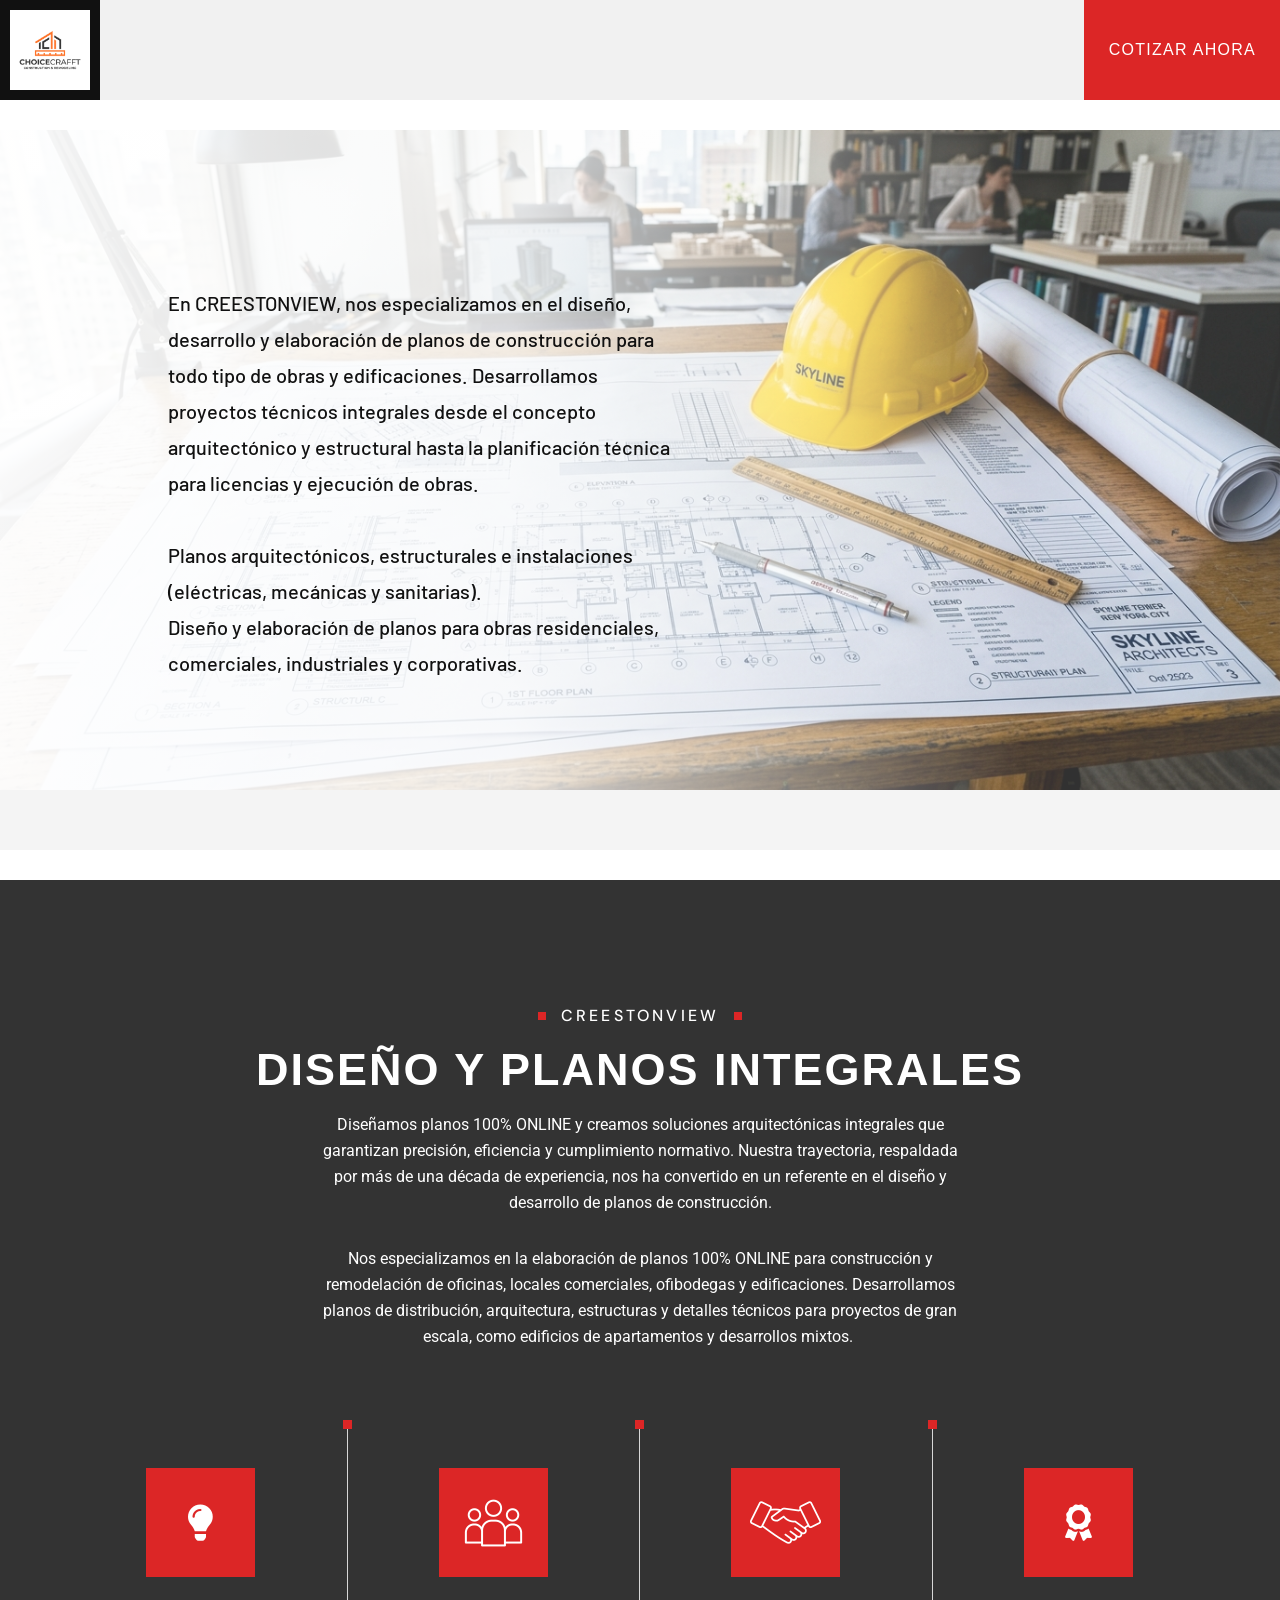
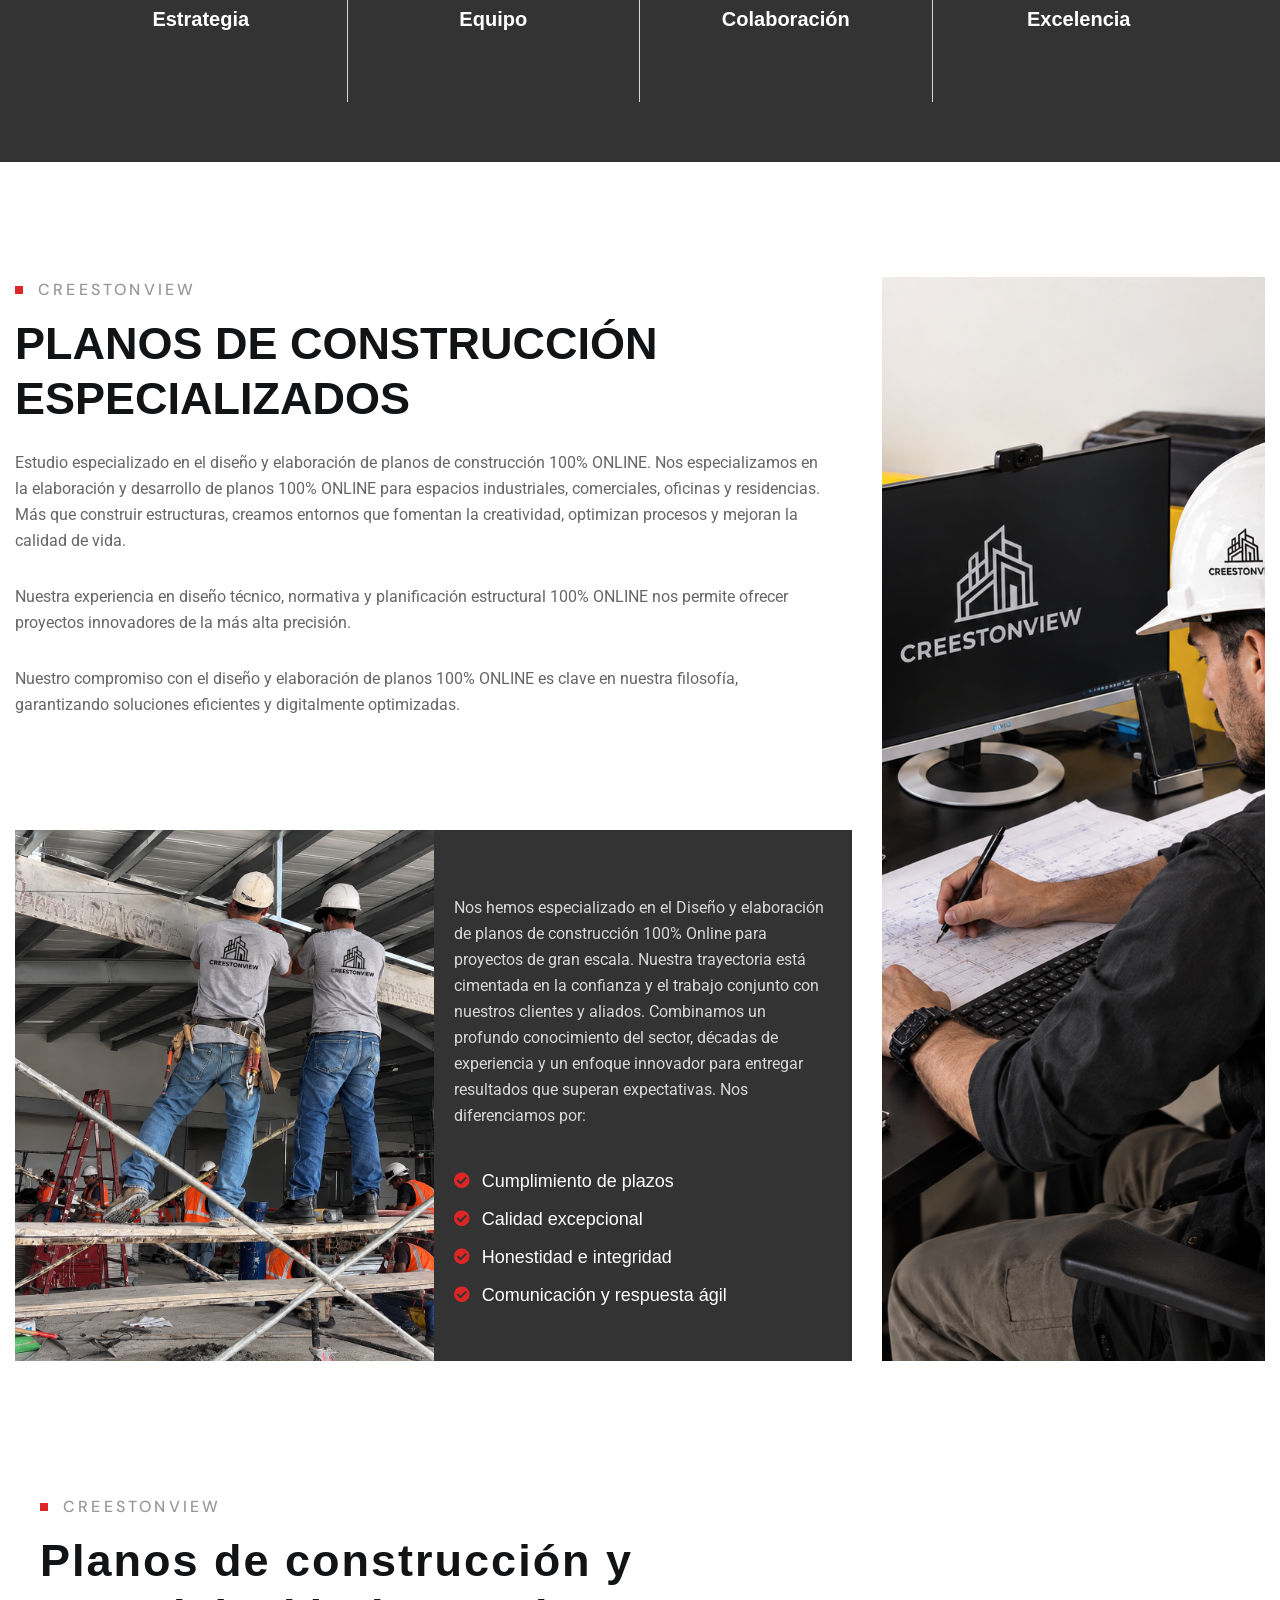
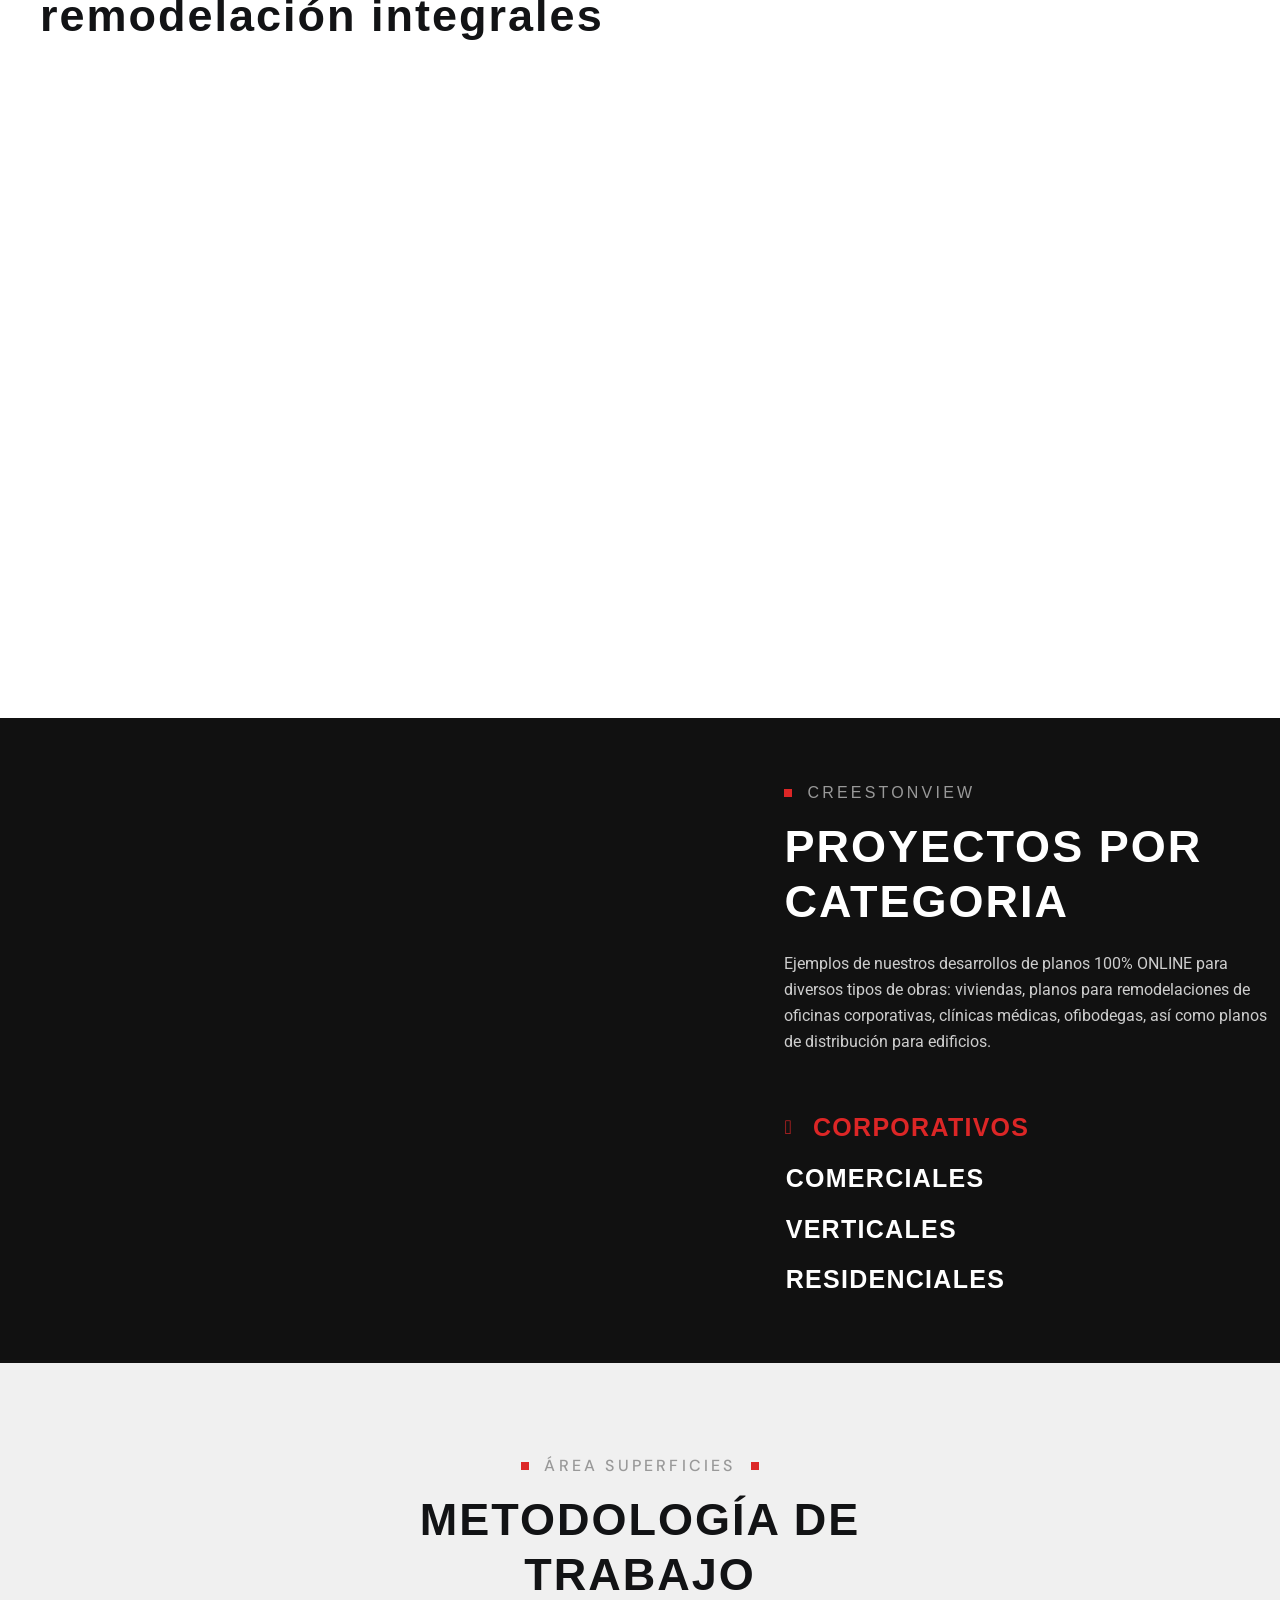
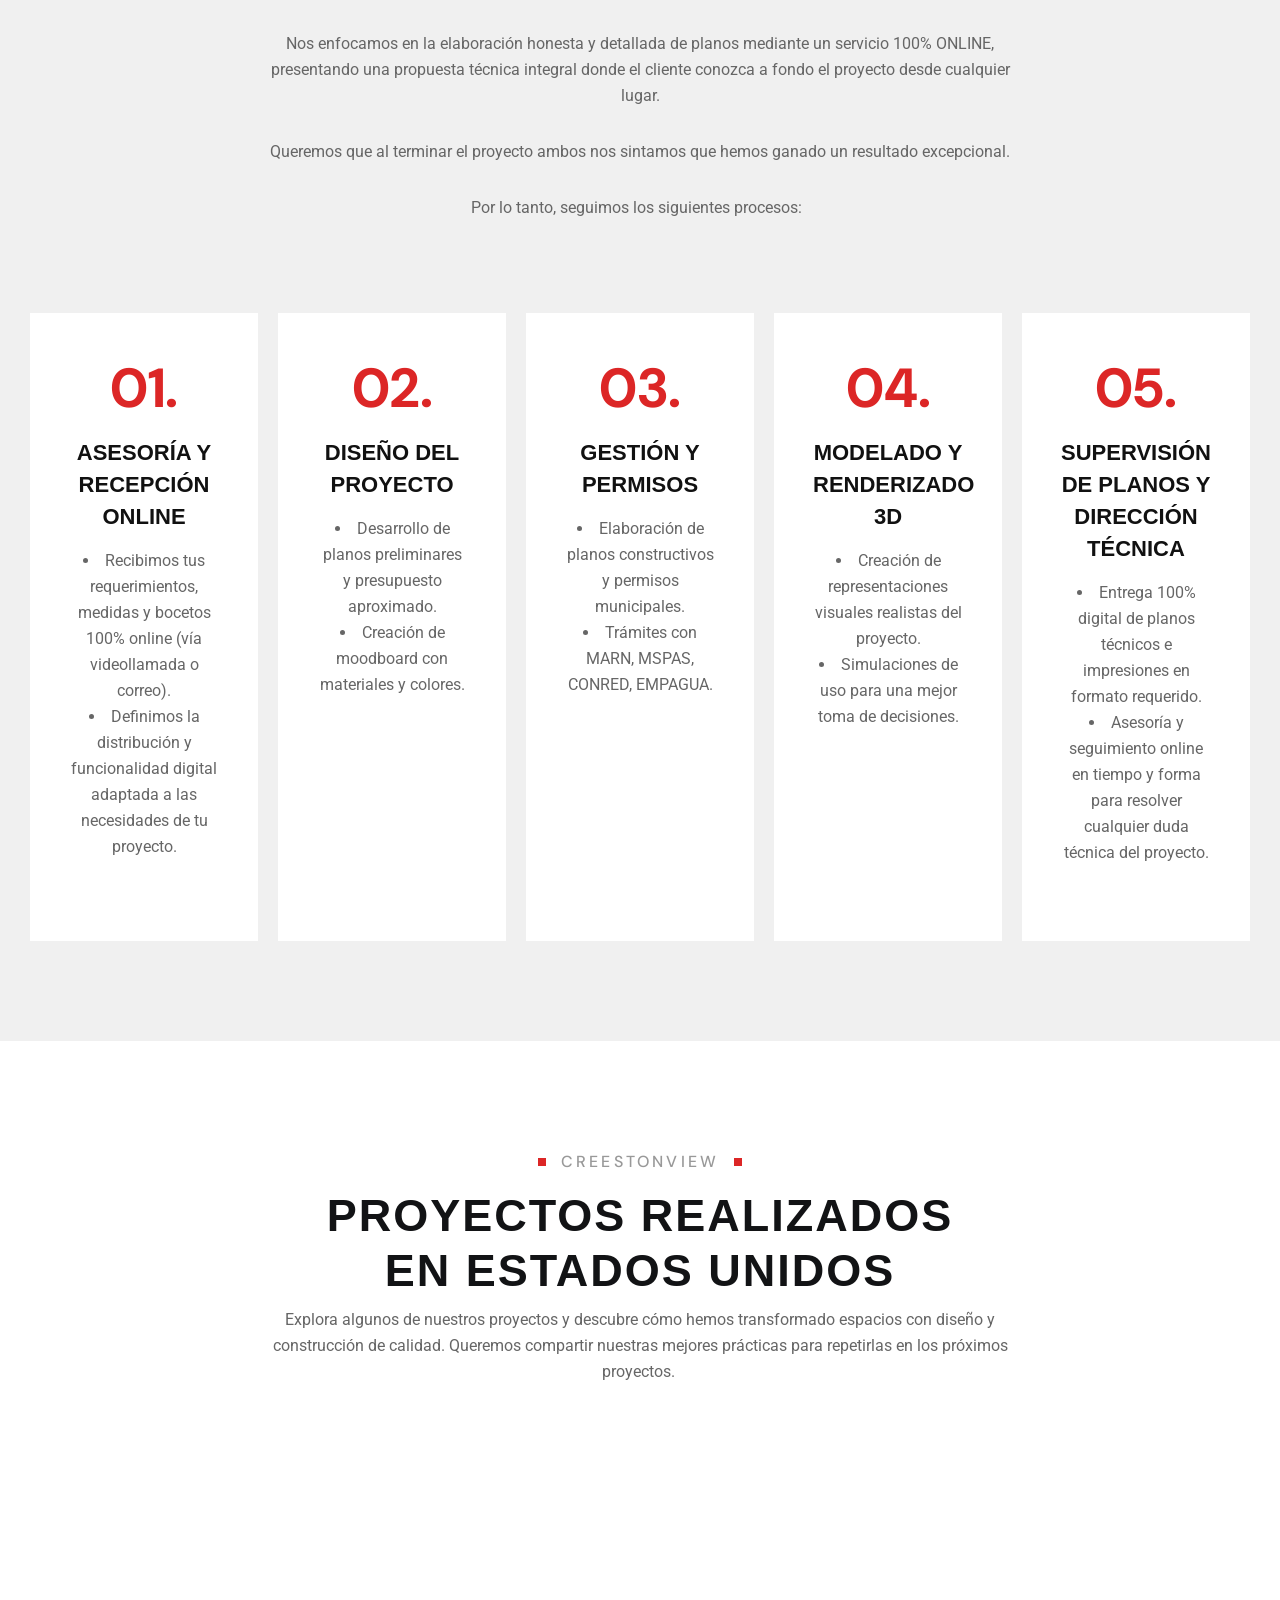
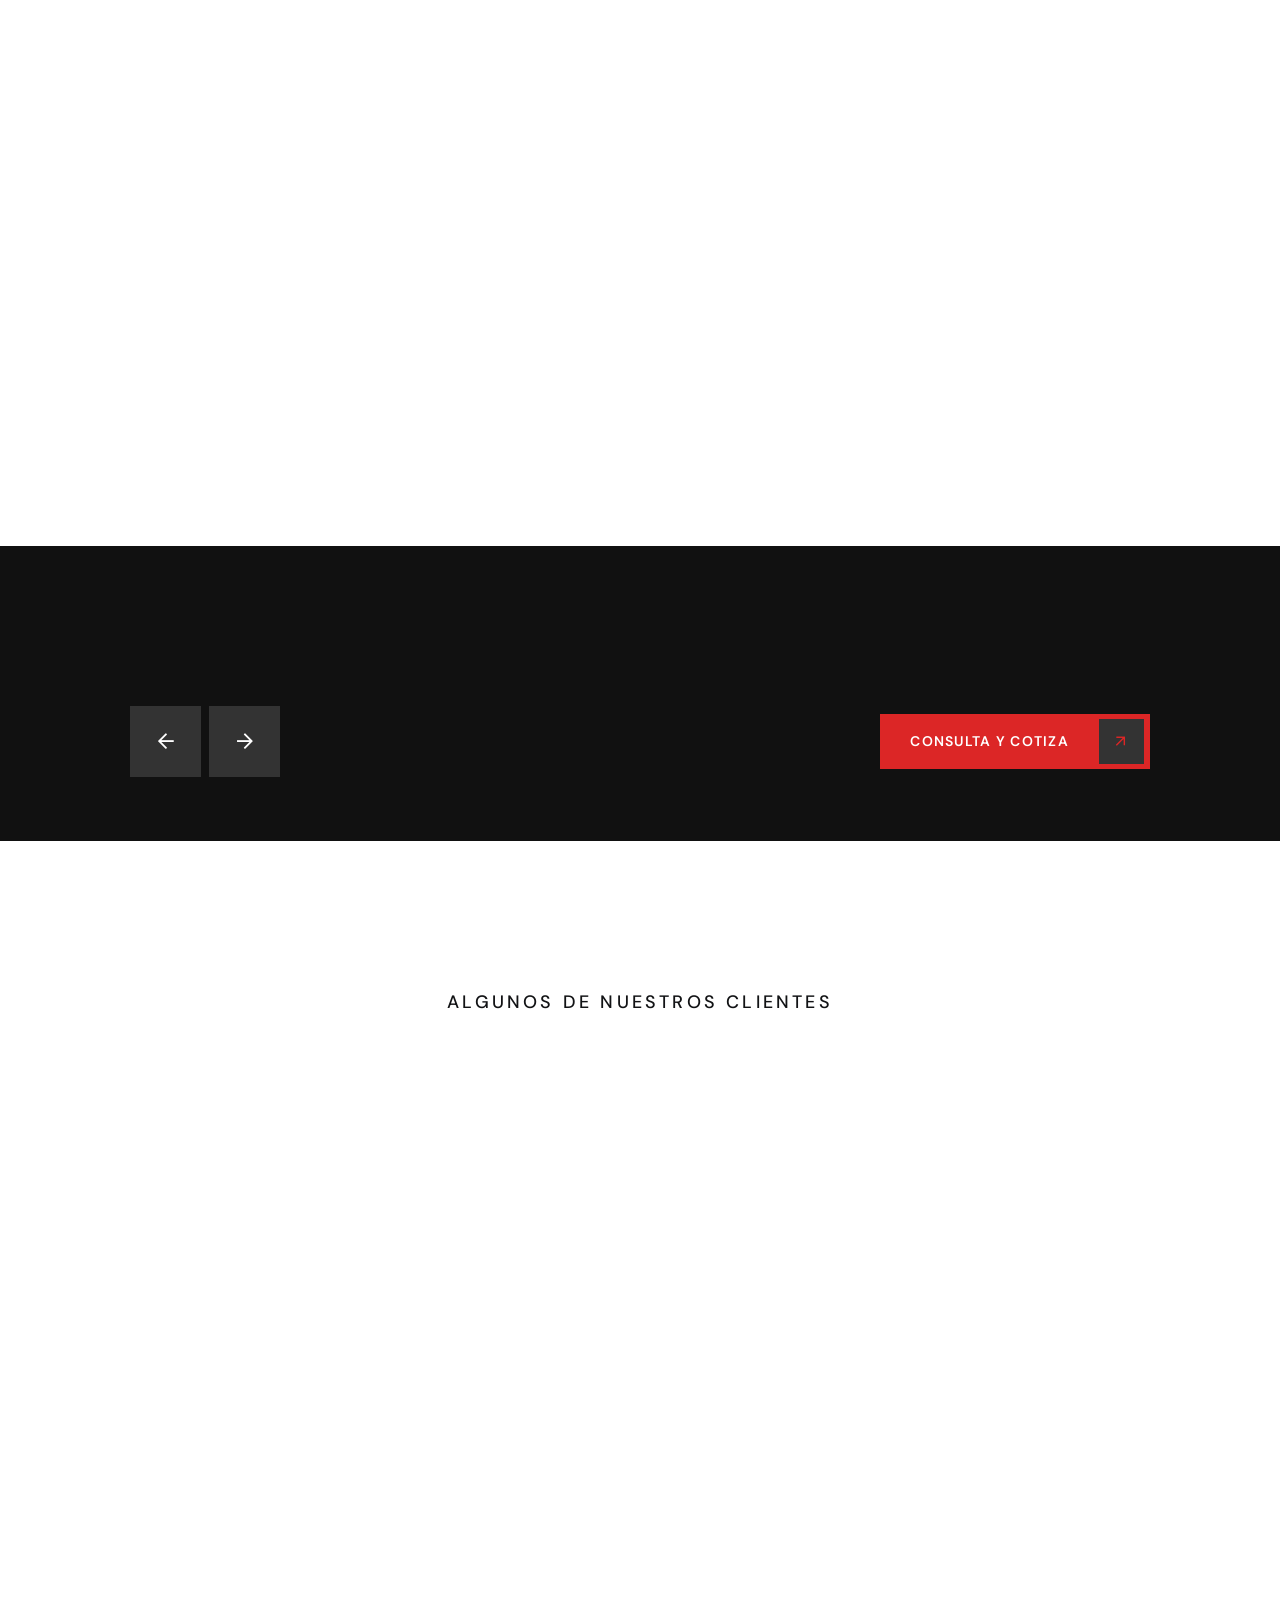
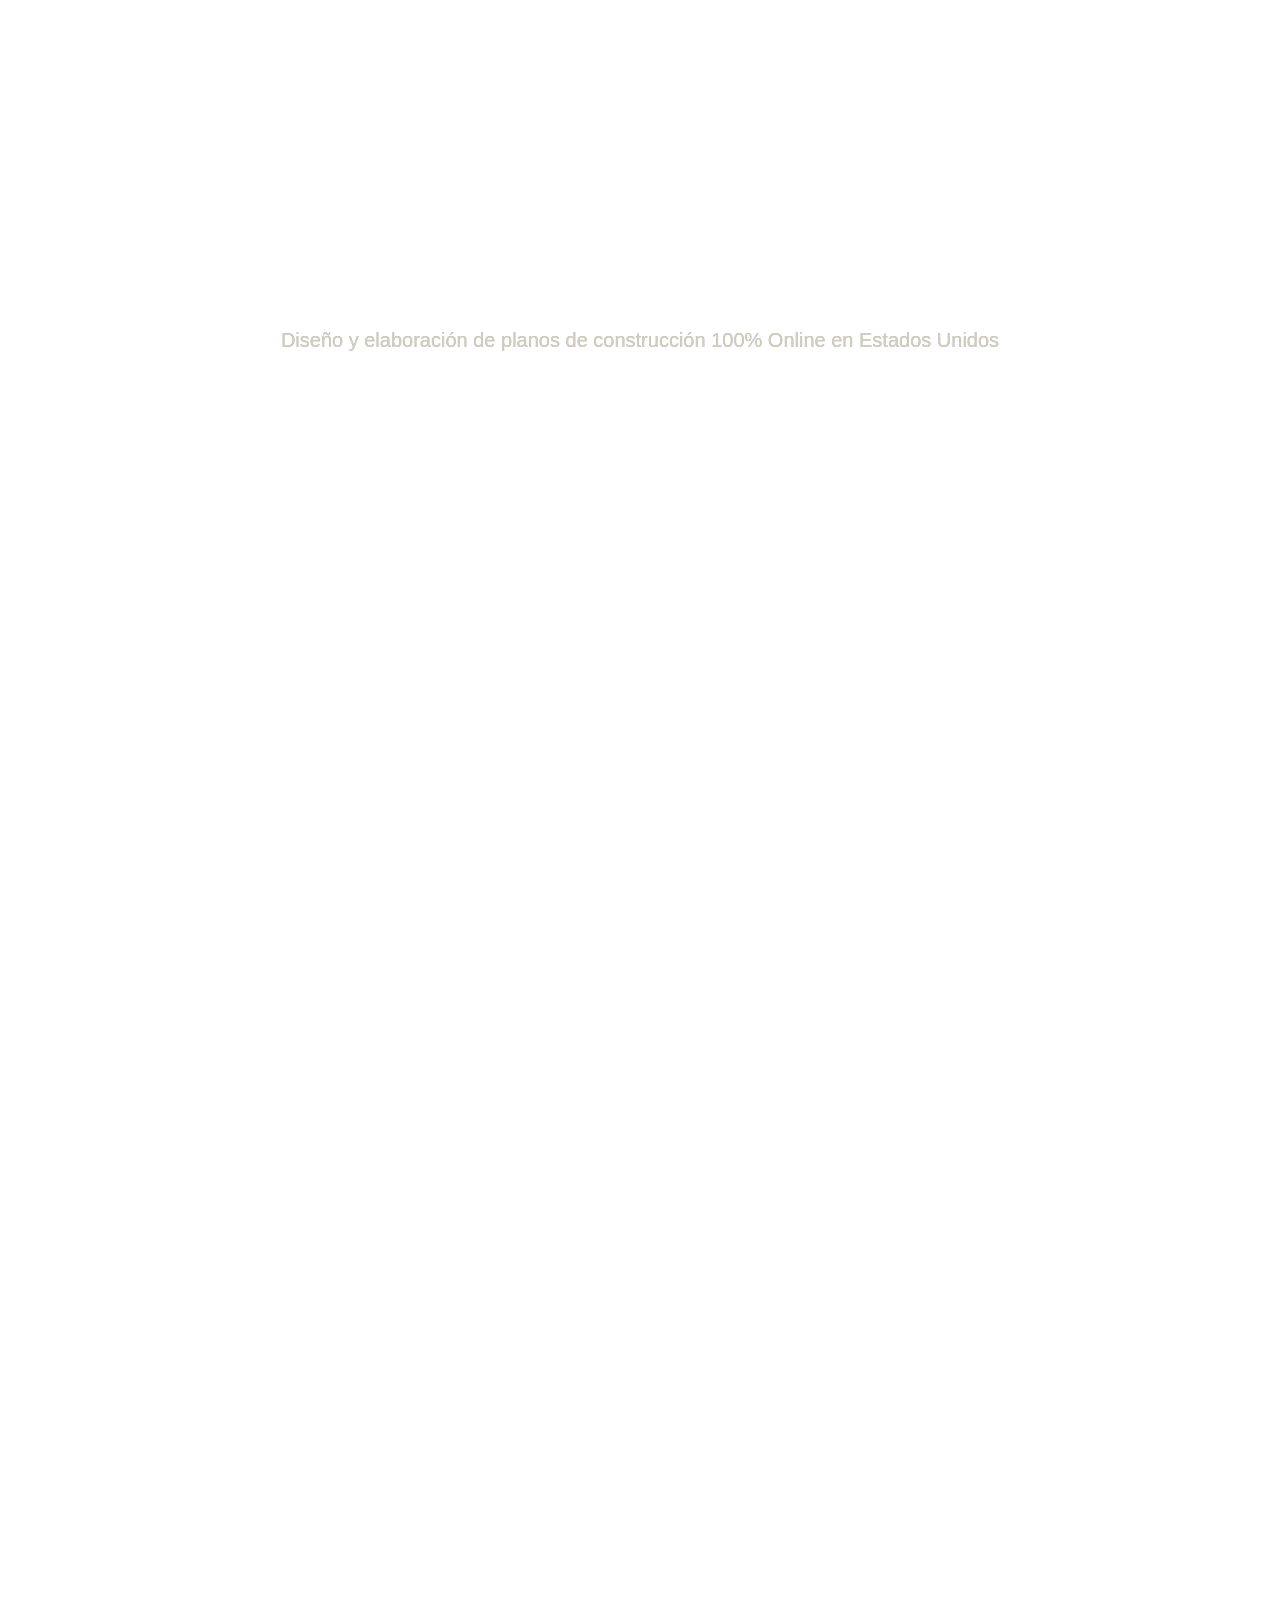
==== index.html @ fbb9f2b8 "Inject explicit 100% ONLINE phrasing into hero banner and across all 5 screenshot sections" ====
<!DOCTYPE html>
<html lang="es">

<head>
    <meta charset="UTF-8">
    <meta name="viewport" content="width=device-width, initial-scale=1, maximum-scale=1">
    <link rel="profile" href="//gmpg.org/xfn/11">
    <meta name='robots' content='index, follow, max-image-preview:large, max-snippet:-1, max-video-preview:-1' />

    <!-- This site is optimized with the Yoast SEO Premium plugin v27.6 (Yoast SEO v27.6) - https://yoast.com/product/yoast-seo-premium-wordpress/ -->
    <title>Planos de construcción y remodelación en Estados Unidos</title>
    <link data-rocket-prefetch href="https://www.googletagmanager.com" rel="dns-prefetch">
    <link data-rocket-prefetch href="https://mastodon.social" rel="dns-prefetch">
    <link data-rocket-prefetch href="https://fonts.googleapis.com" rel="dns-prefetch">
    <link rel="preload" data-rocket-preload as="image" href="assets/logo.png" image
        imagesizes="(max-width: 1024px) 100vw, 1024px" fetchpriority="high">
    <meta name="description"
        content="Diseño y elaboración de planos de construcción 100% Online en Estados Unidos - Planos Arquitectónicos, Estructurales, Residenciales, Comerciales e Industriales." />
    <link rel="canonical" href="https://areasuperficies.com/" />
    <meta property="og:locale" content="es_ES" />
    <meta property="og:type" content="website" />
    <meta property="og:title" content="Planos de construcción y remodelación en Estados Unidos" />
    <meta property="og:description"
        content="Remodelar es avanzar. Transformamos espacios corporativos en entornos que inspiran, conectan y hacen crecer tu negocio." />
    <meta property="og:url" content="https://areasuperficies.com/" />
    <meta property="og:site_name" content="CREESTONVIEW" />
    <meta property="article:publisher" content="https://www.facebook.com/areasuperficies" />
    <meta property="article:modified_time" content="2026-05-14T07:59:57+00:00" />
    <meta property="og:image" content="assets/logo.png" />
    <meta property="og:image:width" content="1" />
    <meta property="og:image:height" content="1" />
    <meta property="og:image:type" content="image/png" />
    <meta name="twitter:card" content="summary_large_image" />
    <script type="application/ld+json"
        class="yoast-schema-graph">{"@context":"https:\/\/schema.org","@graph":[{"@type":"WebPage","@id":"https:\/\/areasuperficies.com\/","url":"https:\/\/areasuperficies.com\/","name":"Planos de construcción y remodelación en Estados Unidos","isPartOf":{"@id":"https:\/\/areasuperficies.com\/#website"},"about":{"@id":"https:\/\/areasuperficies.com\/#organization"},"primaryImageOfPage":{"@id":"https:\/\/areasuperficies.com\/#primaryimage"},"image":{"@id":"https:\/\/areasuperficies.com\/#primaryimage"},"thumbnailUrl":"https:\/\/areasuperficies.com\/wp-content\/uploads\/2024\/01\/ruler-1.png","datePublished":"2023-11-27T09:16:10+00:00","dateModified":"2026-05-14T07:59:57+00:00","description":"Diseño y elaboración de planos de construcción 100% Online en Estados Unidos - Planos Arquitectónicos, Estructurales, Residenciales, Comerciales e Industriales.","breadcrumb":{"@id":"https:\/\/areasuperficies.com\/#breadcrumb"},"inLanguage":"es","potentialAction":[{"@type":"ReadAction","target":["https:\/\/areasuperficies.com\/"]}]},{"@type":"ImageObject","inLanguage":"es","@id":"https:\/\/areasuperficies.com\/#primaryimage","url":"https:\/\/areasuperficies.com\/wp-content\/uploads\/2024\/01\/ruler-1.png","contentUrl":"https:\/\/areasuperficies.com\/wp-content\/uploads\/2024\/01\/ruler-1.png"},{"@type":"BreadcrumbList","@id":"https:\/\/areasuperficies.com\/#breadcrumb","itemListElement":[{"@type":"ListItem","position":1,"name":"Portada"}]},{"@type":"WebSite","@id":"https:\/\/areasuperficies.com\/#website","url":"https:\/\/areasuperficies.com\/","name":"CREESTONVIEW","description":"Diseño y desarrollo de planos de construcción para todo tipo de obras: residenciales, comerciales, industriales y corporativas. Planos arquitectónicos, estructurales y técnicos para permisos y ejecución.","publisher":{"@id":"https:\/\/areasuperficies.com\/#organization"},"alternateName":"CREESTONVIEW","potentialAction":[{"@type":"SearchAction","target":{"@type":"EntryPoint","urlTemplate":"https:\/\/areasuperficies.com\/?s={search_term_string}"},"query-input":{"@type":"PropertyValueSpecification","valueRequired":true,"valueName":"search_term_string"}}],"inLanguage":"es"},{"@type":["Organization","Place","HomeAndConstructionBusiness"],"@id":"https:\/\/areasuperficies.com\/#organization","name":"CREESTONVIEW","alternateName":"Area","url":"https:\/\/areasuperficies.com\/","logo":{"@id":"https:\/\/areasuperficies.com\/#local-main-organization-logo"},"image":{"@id":"https:\/\/areasuperficies.com\/#local-main-organization-logo"},"sameAs":["https:\/\/www.facebook.com\/areasuperficies","https:\/\/mastodon.social\/@areasuperficies","https:\/\/www.instagram.com\/areasuperficies\/","https:\/\/www.linkedin.com\/company\/areasuperficies","https:\/\/www.tiktok.com\/@areasuperficies"],"description":"CREESTONVIEW es una empresa especializada en el Diseño y elaboración de planos de construcción 100% Online para todo tipo de obras y proyectos. Nos enfocamos en brindar soluciones integrales de diseño, planificación, obtención de permisos, construcción y remodelación de espacios para empresas, especialmente multinacionales que no cuentan con un departamento interno de diseño y arquitectura. Transformamos espacios corporativos para mejorar la productividad, fortalecer la imagen de marca y aumentar el valor comercial de tu negocio. Diseñar los planos adecuados es el primer paso estratégico para garantizar el éxito, ahorro de costos y eficiencia en cualquier obra. Planificar es avanzar.","legalName":"CREESTONVIEW y Acabados","foundingDate":"2013-11-15","duns":"816179224","numberOfEmployees":{"@type":"QuantitativeValue","minValue":"11","maxValue":"50"},"address":{"@id":"https:\/\/areasuperficies.com\/#local-main-place-address"},"geo":{"@type":"GeoCoordinates","latitude":"14.611606194262487","longitude":"-90.50155126816192"},"telephone":["559-337-8612","559-337-8612"],"contactPoint":{"@type":"ContactPoint","telephone":"559-337-8612","email":"admin@creestonview.com"},"openingHoursSpecification":[{"@type":"OpeningHoursSpecification","dayOfWeek":["Monday","Tuesday","Wednesday","Thursday","Friday","Saturday","Sunday"],"opens":"09:00","closes":"17:00"}],"email":"admin@creestonview.com","priceRange":"$$$"},{"@type":"PostalAddress","@id":"https:\/\/areasuperficies.com\/#local-main-place-address","streetAddress":"2 calle B 9-45 Zona 15, CREESTONVIEW","addressLocality":"Estados Unidos","postalCode":"01015","addressCountry":"GT"},{"@type":"ImageObject","inLanguage":"es","@id":"https:\/\/areasuperficies.com\/#local-main-organization-logo","url":"https:\/\/areasuperficies.com\/wp-content\/uploads\/2025\/03\/LOGO-MOBIL.png","contentUrl":"https:\/\/areasuperficies.com\/wp-content\/uploads\/2025\/03\/LOGO-MOBIL.png","width":1080,"height":1081,"caption":"CREESTONVIEW"}]}</script>
    <link rel="me" href="https://mastodon.social/@areasuperficies" />
    <meta name="geo.placename" content="Estados Unidos" />
    <meta name="geo.position" content="14.611606194262487;-90.50155126816192" />
    <meta name="geo.region" content="Estados Unidos" />
    <!-- / Yoast SEO Premium plugin. -->


    <link rel='dns-prefetch' href='//fonts.googleapis.com' />
    <link rel="alternate" type="application/rss+xml" title="CREESTONVIEW &raquo; Feed"
        href="https://areasuperficies.com/feed/" />
    <link rel="alternate" type="application/rss+xml" title="CREESTONVIEW &raquo; Feed de los comentarios"
        href="https://areasuperficies.com/comments/feed/" />
    <link rel="alternate" title="oEmbed (JSON)" type="application/json+oembed"
        href="https://areasuperficies.com/wp-json/oembed/1.0/embed?url=https%3A%2F%2Fareasuperficies.com%2F" />
    <link rel="alternate" title="oEmbed (XML)" type="text/xml+oembed"
        href="https://areasuperficies.com/wp-json/oembed/1.0/embed?url=https%3A%2F%2Fareasuperficies.com%2F&#038;format=xml" />
    <style id='wp-img-auto-sizes-contain-inline-css' type='text/css'>
        img:is([sizes=auto i], [sizes^="auto," i]) {
            contain-intrinsic-size: 3000px 1500px
        }

        /*# sourceURL=wp-img-auto-sizes-contain-inline-css */
    
/* Override images in Planos de construcción especializados section */
.elementor-element.elementor-element-3661d9c > .elementor-widget-wrap,
.elementor-element.elementor-element-3661d9c > .elementor-motion-effects-container > .elementor-motion-effects-layer {
    background-image: url('assets/img/andamios.png') !important;
    background-position: center center !important;
    background-size: cover !important;
}
.elementor-element.elementor-element-89699b0 > .elementor-widget-wrap,
.elementor-element.elementor-element-89699b0 > .elementor-motion-effects-container > .elementor-motion-effects-layer {
    background-image: url('assets/img/oficinista.png') !important;
    background-position: center center !important;
    background-size: cover !important;
}


.custom-hero-bg {
    background-image: url('assets/img/planos_construccion.jpg') !important;
}

</style>
    <link rel='stylesheet' id='pxl-main-css-css'
        href='assets/css/remote/https___areasuperficies_com_wp_content_plugins_bravis_addons_assets_css_main_css_ver_1_0_0.css'
        type='text/css' media='all' />
    <link rel='stylesheet' id='font-awesome-pro-css' href='assets/css/font-awesome.css' type='text/css' media='all' />
    <style id='wp-emoji-styles-inline-css' type='text/css'>
        img.wp-smiley,
        img.emoji {
            display: inline !important;
            border: none !important;
            box-shadow: none !important;
            height: 1em !important;
            width: 1em !important;
            margin: 0 0.07em !important;
            vertical-align: -0.1em !important;
            background: none !important;
            padding: 0 !important;
        }

        /*# sourceURL=wp-emoji-styles-inline-css */
    
/* Override images in Planos de construcción especializados section */
.elementor-element.elementor-element-3661d9c > .elementor-widget-wrap,
.elementor-element.elementor-element-3661d9c > .elementor-motion-effects-container > .elementor-motion-effects-layer {
    background-image: url('assets/img/andamios.png') !important;
    background-position: center center !important;
    background-size: cover !important;
}
.elementor-element.elementor-element-89699b0 > .elementor-widget-wrap,
.elementor-element.elementor-element-89699b0 > .elementor-motion-effects-container > .elementor-motion-effects-layer {
    background-image: url('assets/img/oficinista.png') !important;
    background-position: center center !important;
    background-size: cover !important;
}


.custom-hero-bg {
    background-image: url('assets/img/planos_construccion.jpg') !important;
}

</style>
    <style id='classic-theme-styles-inline-css' type='text/css'>
        /*! This file is auto-generated */
        .wp-block-button__link {
            color: #fff;
            background-color: #32373c;
            border-radius: 9999px;
            box-shadow: none;
            text-decoration: none;
            padding: calc(.667em + 2px) calc(1.333em + 2px);
            font-size: 1.125em
        }

        .wp-block-file__button {
            background: #32373c;
            color: #fff;
            text-decoration: none
        }

        /*# sourceURL=/wp-includes/css/classic-themes.min.css */
    
/* Override images in Planos de construcción especializados section */
.elementor-element.elementor-element-3661d9c > .elementor-widget-wrap,
.elementor-element.elementor-element-3661d9c > .elementor-motion-effects-container > .elementor-motion-effects-layer {
    background-image: url('assets/img/andamios.png') !important;
    background-position: center center !important;
    background-size: cover !important;
}
.elementor-element.elementor-element-89699b0 > .elementor-widget-wrap,
.elementor-element.elementor-element-89699b0 > .elementor-motion-effects-container > .elementor-motion-effects-layer {
    background-image: url('assets/img/oficinista.png') !important;
    background-position: center center !important;
    background-size: cover !important;
}


.custom-hero-bg {
    background-image: url('assets/img/planos_construccion.jpg') !important;
}

</style>
    <style id='global-styles-inline-css' type='text/css'>
        :root {
            --wp--preset--aspect-ratio--square: 1;
            --wp--preset--aspect-ratio--4-3: 4/3;
            --wp--preset--aspect-ratio--3-4: 3/4;
            --wp--preset--aspect-ratio--3-2: 3/2;
            --wp--preset--aspect-ratio--2-3: 2/3;
            --wp--preset--aspect-ratio--16-9: 16/9;
            --wp--preset--aspect-ratio--9-16: 9/16;
            --wp--preset--color--black: #000000;
            --wp--preset--color--cyan-bluish-gray: #abb8c3;
            --wp--preset--color--white: #ffffff;
            --wp--preset--color--pale-pink: #f78da7;
            --wp--preset--color--vivid-red: #cf2e2e;
            --wp--preset--color--luminous-vivid-orange: #dc2626;
            --wp--preset--color--luminous-vivid-amber: #fcb900;
            --wp--preset--color--light-green-cyan: #7bdcb5;
            --wp--preset--color--vivid-green-cyan: #00d084;
            --wp--preset--color--pale-cyan-blue: #8ed1fc;
            --wp--preset--color--vivid-cyan-blue: #0693e3;
            --wp--preset--color--vivid-purple: #9b51e0;
            --wp--preset--gradient--vivid-cyan-blue-to-vivid-purple: linear-gradient(135deg, rgb(6, 147, 227) 0%, rgb(155, 81, 224) 100%);
            --wp--preset--gradient--light-green-cyan-to-vivid-green-cyan: linear-gradient(135deg, rgb(122, 220, 180) 0%, rgb(0, 208, 130) 100%);
            --wp--preset--gradient--luminous-vivid-amber-to-luminous-vivid-orange: linear-gradient(135deg, rgb(252, 185, 0) 0%, rgb(220, 38, 38) 100%);
            --wp--preset--gradient--luminous-vivid-orange-to-vivid-red: linear-gradient(135deg, rgb(220, 38, 38) 0%, rgb(207, 46, 46) 100%);
            --wp--preset--gradient--very-light-gray-to-cyan-bluish-gray: linear-gradient(135deg, rgb(238, 238, 238) 0%, rgb(169, 184, 195) 100%);
            --wp--preset--gradient--cool-to-warm-spectrum: linear-gradient(135deg, rgb(74, 234, 220) 0%, rgb(151, 120, 209) 20%, rgb(207, 42, 186) 40%, rgb(238, 44, 130) 60%, rgb(251, 105, 98) 80%, rgb(254, 248, 76) 100%);
            --wp--preset--gradient--blush-light-purple: linear-gradient(135deg, rgb(255, 206, 236) 0%, rgb(152, 150, 240) 100%);
            --wp--preset--gradient--blush-bordeaux: linear-gradient(135deg, rgb(254, 205, 165) 0%, rgb(254, 45, 45) 50%, rgb(107, 0, 62) 100%);
            --wp--preset--gradient--luminous-dusk: linear-gradient(135deg, rgb(255, 203, 112) 0%, rgb(199, 81, 192) 50%, rgb(65, 88, 208) 100%);
            --wp--preset--gradient--pale-ocean: linear-gradient(135deg, rgb(255, 245, 203) 0%, rgb(182, 227, 212) 50%, rgb(51, 167, 181) 100%);
            --wp--preset--gradient--electric-grass: linear-gradient(135deg, rgb(202, 248, 128) 0%, rgb(113, 206, 126) 100%);
            --wp--preset--gradient--midnight: linear-gradient(135deg, rgb(2, 3, 129) 0%, rgb(40, 116, 252) 100%);
            --wp--preset--font-size--small: 13px;
            --wp--preset--font-size--medium: 20px;
            --wp--preset--font-size--large: 36px;
            --wp--preset--font-size--x-large: 42px;
            --wp--preset--spacing--20: 0.44rem;
            --wp--preset--spacing--30: 0.67rem;
            --wp--preset--spacing--40: 1rem;
            --wp--preset--spacing--50: 1.5rem;
            --wp--preset--spacing--60: 2.25rem;
            --wp--preset--spacing--70: 3.38rem;
            --wp--preset--spacing--80: 5.06rem;
            --wp--preset--shadow--natural: 6px 6px 9px rgba(0, 0, 0, 0.2);
            --wp--preset--shadow--deep: 12px 12px 50px rgba(0, 0, 0, 0.4);
            --wp--preset--shadow--sharp: 6px 6px 0px rgba(0, 0, 0, 0.2);
            --wp--preset--shadow--outlined: 6px 6px 0px -3px rgb(255, 255, 255), 6px 6px rgb(0, 0, 0);
            --wp--preset--shadow--crisp: 6px 6px 0px rgb(0, 0, 0);
        }

        :where(.is-layout-flex) {
            gap: 0.5em;
        }

        :where(.is-layout-grid) {
            gap: 0.5em;
        }

        body .is-layout-flex {
            display: flex;
        }

        .is-layout-flex {
            flex-wrap: wrap;
            align-items: center;
        }

        .is-layout-flex> :is(*, div) {
            margin: 0;
        }

        body .is-layout-grid {
            display: grid;
        }

        .is-layout-grid> :is(*, div) {
            margin: 0;
        }

        :where(.wp-block-columns.is-layout-flex) {
            gap: 2em;
        }

        :where(.wp-block-columns.is-layout-grid) {
            gap: 2em;
        }

        :where(.wp-block-post-template.is-layout-flex) {
            gap: 1.25em;
        }

        :where(.wp-block-post-template.is-layout-grid) {
            gap: 1.25em;
        }

        .has-black-color {
            color: var(--wp--preset--color--black) !important;
        }

        .has-cyan-bluish-gray-color {
            color: var(--wp--preset--color--cyan-bluish-gray) !important;
        }

        .has-white-color {
            color: var(--wp--preset--color--white) !important;
        }

        .has-pale-pink-color {
            color: var(--wp--preset--color--pale-pink) !important;
        }

        .has-vivid-red-color {
            color: var(--wp--preset--color--vivid-red) !important;
        }

        .has-luminous-vivid-orange-color {
            color: var(--wp--preset--color--luminous-vivid-orange) !important;
        }

        .has-luminous-vivid-amber-color {
            color: var(--wp--preset--color--luminous-vivid-amber) !important;
        }

        .has-light-green-cyan-color {
            color: var(--wp--preset--color--light-green-cyan) !important;
        }

        .has-vivid-green-cyan-color {
            color: var(--wp--preset--color--vivid-green-cyan) !important;
        }

        .has-pale-cyan-blue-color {
            color: var(--wp--preset--color--pale-cyan-blue) !important;
        }

        .has-vivid-cyan-blue-color {
            color: var(--wp--preset--color--vivid-cyan-blue) !important;
        }

        .has-vivid-purple-color {
            color: var(--wp--preset--color--vivid-purple) !important;
        }

        .has-black-background-color {
            background-color: var(--wp--preset--color--black) !important;
        }

        .has-cyan-bluish-gray-background-color {
            background-color: var(--wp--preset--color--cyan-bluish-gray) !important;
        }

        .has-white-background-color {
            background-color: var(--wp--preset--color--white) !important;
        }

        .has-pale-pink-background-color {
            background-color: var(--wp--preset--color--pale-pink) !important;
        }

        .has-vivid-red-background-color {
            background-color: var(--wp--preset--color--vivid-red) !important;
        }

        .has-luminous-vivid-orange-background-color {
            background-color: var(--wp--preset--color--luminous-vivid-orange) !important;
        }

        .has-luminous-vivid-amber-background-color {
            background-color: var(--wp--preset--color--luminous-vivid-amber) !important;
        }

        .has-light-green-cyan-background-color {
            background-color: var(--wp--preset--color--light-green-cyan) !important;
        }

        .has-vivid-green-cyan-background-color {
            background-color: var(--wp--preset--color--vivid-green-cyan) !important;
        }

        .has-pale-cyan-blue-background-color {
            background-color: var(--wp--preset--color--pale-cyan-blue) !important;
        }

        .has-vivid-cyan-blue-background-color {
            background-color: var(--wp--preset--color--vivid-cyan-blue) !important;
        }

        .has-vivid-purple-background-color {
            background-color: var(--wp--preset--color--vivid-purple) !important;
        }

        .has-black-border-color {
            border-color: var(--wp--preset--color--black) !important;
        }

        .has-cyan-bluish-gray-border-color {
            border-color: var(--wp--preset--color--cyan-bluish-gray) !important;
        }

        .has-white-border-color {
            border-color: var(--wp--preset--color--white) !important;
        }

        .has-pale-pink-border-color {
            border-color: var(--wp--preset--color--pale-pink) !important;
        }

        .has-vivid-red-border-color {
            border-color: var(--wp--preset--color--vivid-red) !important;
        }

        .has-luminous-vivid-orange-border-color {
            border-color: var(--wp--preset--color--luminous-vivid-orange) !important;
        }

        .has-luminous-vivid-amber-border-color {
            border-color: var(--wp--preset--color--luminous-vivid-amber) !important;
        }

        .has-light-green-cyan-border-color {
            border-color: var(--wp--preset--color--light-green-cyan) !important;
        }

        .has-vivid-green-cyan-border-color {
            border-color: var(--wp--preset--color--vivid-green-cyan) !important;
        }

        .has-pale-cyan-blue-border-color {
            border-color: var(--wp--preset--color--pale-cyan-blue) !important;
        }

        .has-vivid-cyan-blue-border-color {
            border-color: var(--wp--preset--color--vivid-cyan-blue) !important;
        }

        .has-vivid-purple-border-color {
            border-color: var(--wp--preset--color--vivid-purple) !important;
        }

        .has-vivid-cyan-blue-to-vivid-purple-gradient-background {
            background: var(--wp--preset--gradient--vivid-cyan-blue-to-vivid-purple) !important;
        }

        .has-light-green-cyan-to-vivid-green-cyan-gradient-background {
            background: var(--wp--preset--gradient--light-green-cyan-to-vivid-green-cyan) !important;
        }

        .has-luminous-vivid-amber-to-luminous-vivid-orange-gradient-background {
            background: var(--wp--preset--gradient--luminous-vivid-amber-to-luminous-vivid-orange) !important;
        }

        .has-luminous-vivid-orange-to-vivid-red-gradient-background {
            background: var(--wp--preset--gradient--luminous-vivid-orange-to-vivid-red) !important;
        }

        .has-very-light-gray-to-cyan-bluish-gray-gradient-background {
            background: var(--wp--preset--gradient--very-light-gray-to-cyan-bluish-gray) !important;
        }

        .has-cool-to-warm-spectrum-gradient-background {
            background: var(--wp--preset--gradient--cool-to-warm-spectrum) !important;
        }

        .has-blush-light-purple-gradient-background {
            background: var(--wp--preset--gradient--blush-light-purple) !important;
        }

        .has-blush-bordeaux-gradient-background {
            background: var(--wp--preset--gradient--blush-bordeaux) !important;
        }

        .has-luminous-dusk-gradient-background {
            background: var(--wp--preset--gradient--luminous-dusk) !important;
        }

        .has-pale-ocean-gradient-background {
            background: var(--wp--preset--gradient--pale-ocean) !important;
        }

        .has-electric-grass-gradient-background {
            background: var(--wp--preset--gradient--electric-grass) !important;
        }

        .has-midnight-gradient-background {
            background: var(--wp--preset--gradient--midnight) !important;
        }

        .has-small-font-size {
            font-size: var(--wp--preset--font-size--small) !important;
        }

        .has-medium-font-size {
            font-size: var(--wp--preset--font-size--medium) !important;
        }

        .has-large-font-size {
            font-size: var(--wp--preset--font-size--large) !important;
        }

        .has-x-large-font-size {
            font-size: var(--wp--preset--font-size--x-large) !important;
        }

        :where(.wp-block-post-template.is-layout-flex) {
            gap: 1.25em;
        }

        :where(.wp-block-post-template.is-layout-grid) {
            gap: 1.25em;
        }

        :where(.wp-block-term-template.is-layout-flex) {
            gap: 1.25em;
        }

        :where(.wp-block-term-template.is-layout-grid) {
            gap: 1.25em;
        }

        :where(.wp-block-columns.is-layout-flex) {
            gap: 2em;
        }

        :where(.wp-block-columns.is-layout-grid) {
            gap: 2em;
        }

        :root :where(.wp-block-pullquote) {
            font-size: 1.5em;
            line-height: 1.6;
        }

        /*# sourceURL=global-styles-inline-css */
    
/* Override images in Planos de construcción especializados section */
.elementor-element.elementor-element-3661d9c > .elementor-widget-wrap,
.elementor-element.elementor-element-3661d9c > .elementor-motion-effects-container > .elementor-motion-effects-layer {
    background-image: url('assets/img/andamios.png') !important;
    background-position: center center !important;
    background-size: cover !important;
}
.elementor-element.elementor-element-89699b0 > .elementor-widget-wrap,
.elementor-element.elementor-element-89699b0 > .elementor-motion-effects-container > .elementor-motion-effects-layer {
    background-image: url('assets/img/oficinista.png') !important;
    background-position: center center !important;
    background-size: cover !important;
}


.custom-hero-bg {
    background-image: url('assets/img/planos_construccion.jpg') !important;
}

</style>
    <link rel='stylesheet' id='sr7css-css'
        href='//areasuperficies.com/wp-content/plugins/revslider/public/css/sr7.css?ver=6.7.54' type='text/css'
        media='all' />
    <link rel='stylesheet' id='elementor-icons-css' href='assets/css/elementor-icons.css' type='text/css' media='all' />
    <link rel='stylesheet' id='elementor-frontend-css'
        href='assets/css/remote/https___areasuperficies_com_wp_content_uploads_elementor_css_custom_frontend_min_css_ver_1778745224.css'
        type='text/css' media='all' />
    <link rel='stylesheet' id='elementor-post-7-css'
        href='assets/css/remote/https___areasuperficies_com_wp_content_uploads_elementor_css_post_7_css_ver_1778745225.css' type='text/css'
        media='all' />
    <link rel='stylesheet' id='widget-spacer-css'
        href='assets/css/remote/https___areasuperficies_com_wp_content_plugins_elementor_assets_css_widget_spacer_min_css_ver_4_0_8.css'
        type='text/css' media='all' />
    <link rel='stylesheet' id='e-animation-slideInDown-css'
        href='assets/css/remote/https___areasuperficies_com_wp_content_plugins_elementor_assets_lib_animations_styles_slideInDown_min_css_ver_4_0_8.css'
        type='text/css' media='all' />
    <link rel='stylesheet' id='e-animation-slideInRight-css'
        href='assets/css/remote/https___areasuperficies_com_wp_content_plugins_elementor_assets_lib_animations_styles_slideInRight_min_css_ver_4_0_8.css'
        type='text/css' media='all' />
    <link rel='stylesheet' id='e-animation-fadeInLeft-css'
        href='assets/css/remote/https___areasuperficies_com_wp_content_plugins_elementor_assets_lib_animations_styles_fadeInLeft_min_css_ver_4_0_8.css'
        type='text/css' media='all' />
    <link rel='stylesheet' id='widget-heading-css'
        href='assets/css/remote/https___areasuperficies_com_wp_content_plugins_elementor_assets_css_widget_heading_min_css_ver_4_0_8.css'
        type='text/css' media='all' />
    <link rel='stylesheet' id='elementor-post-75-css'
        href='assets/css/remote/https___areasuperficies_com_wp_content_uploads_elementor_css_post_75_css_ver_1778745225.css' type='text/css'
        media='all' />
    <link rel='stylesheet' id='elementor-post-6156-css'
        href='assets/css/remote/https___areasuperficies_com_wp_content_uploads_elementor_css_post_6156_css_ver_1778745225.css' type='text/css'
        media='all' />
    <link rel='stylesheet' id='elementor-post-5438-css'
        href='assets/css/remote/https___areasuperficies_com_wp_content_uploads_elementor_css_post_5438_css_ver_1778745225.css' type='text/css'
        media='all' />
    <link rel='stylesheet' id='elementor-post-457-css'
        href='assets/css/remote/https___areasuperficies_com_wp_content_uploads_elementor_css_post_457_css_ver_1778745225.css' type='text/css'
        media='all' />
    <link rel='stylesheet' id='elementor-post-2197-css'
        href='assets/css/remote/https___areasuperficies_com_wp_content_uploads_elementor_css_post_2197_css_ver_1778745225.css' type='text/css'
        media='all' />
    <link rel='stylesheet' id='elementor-post-2228-css'
        href='assets/css/remote/https___areasuperficies_com_wp_content_uploads_elementor_css_post_2228_css_ver_1778745226.css' type='text/css'
        media='all' />
    <link rel='stylesheet' id='elementor-post-2229-css'
        href='assets/css/remote/https___areasuperficies_com_wp_content_uploads_elementor_css_post_2229_css_ver_1778745226.css' type='text/css'
        media='all' />
    <link rel='stylesheet' id='elementor-post-2230-css'
        href='assets/css/remote/https___areasuperficies_com_wp_content_uploads_elementor_css_post_2230_css_ver_1778745226.css' type='text/css'
        media='all' />
    <link rel='stylesheet' id='elementor-post-2231-css'
        href='assets/css/remote/https___areasuperficies_com_wp_content_uploads_elementor_css_post_2231_css_ver_1778745226.css' type='text/css'
        media='all' />
    <link rel='stylesheet' id='elementor-post-2232-css'
        href='assets/css/remote/https___areasuperficies_com_wp_content_uploads_elementor_css_post_2232_css_ver_1778745226.css' type='text/css'
        media='all' />
    <link rel='stylesheet' id='elementor-post-3420-css'
        href='assets/css/remote/https___areasuperficies_com_wp_content_uploads_elementor_css_post_3420_css_ver_1778745226.css' type='text/css'
        media='all' />
    <link rel='stylesheet' id='elementor-post-3459-css'
        href='assets/css/remote/https___areasuperficies_com_wp_content_uploads_elementor_css_post_3459_css_ver_1778745226.css' type='text/css'
        media='all' />
    <link rel='stylesheet' id='elementor-post-3460-css'
        href='assets/css/remote/https___areasuperficies_com_wp_content_uploads_elementor_css_post_3460_css_ver_1778745226.css' type='text/css'
        media='all' />
    <link rel='stylesheet' id='elementor-post-3461-css'
        href='assets/css/remote/https___areasuperficies_com_wp_content_uploads_elementor_css_post_3461_css_ver_1778745226.css' type='text/css'
        media='all' />
    <link rel='stylesheet' id='elementor-post-5788-css'
        href='assets/css/remote/https___areasuperficies_com_wp_content_uploads_elementor_css_post_5788_css_ver_1778745226.css' type='text/css'
        media='all' />
    <link rel='stylesheet' id='elementor-post-5792-css'
        href='assets/css/remote/https___areasuperficies_com_wp_content_uploads_elementor_css_post_5792_css_ver_1778745226.css' type='text/css'
        media='all' />
    <link rel='stylesheet' id='elementor-post-5791-css'
        href='assets/css/remote/https___areasuperficies_com_wp_content_uploads_elementor_css_post_5791_css_ver_1778745226.css' type='text/css'
        media='all' />
    <link rel='stylesheet' id='elementor-post-5790-css'
        href='assets/css/remote/https___areasuperficies_com_wp_content_uploads_elementor_css_post_5790_css_ver_1778745226.css' type='text/css'
        media='all' />
    <link rel='stylesheet' id='elementor-post-6584-css'
        href='assets/css/remote/https___areasuperficies_com_wp_content_uploads_elementor_css_post_6584_css_ver_1778745226.css' type='text/css'
        media='all' />
    <link rel='stylesheet' id='elementor-post-6585-css'
        href='assets/css/remote/https___areasuperficies_com_wp_content_uploads_elementor_css_post_6585_css_ver_1778745226.css' type='text/css'
        media='all' />
    <link rel='stylesheet' id='elementor-post-6586-css'
        href='assets/css/remote/https___areasuperficies_com_wp_content_uploads_elementor_css_post_6586_css_ver_1778745226.css' type='text/css'
        media='all' />
    <link rel='stylesheet' id='elementor-post-6587-css'
        href='assets/css/remote/https___areasuperficies_com_wp_content_uploads_elementor_css_post_6587_css_ver_1778745226.css' type='text/css'
        media='all' />
    <link rel='stylesheet' id='elementor-post-9490-css'
        href='assets/css/remote/https___areasuperficies_com_wp_content_uploads_elementor_css_post_9490_css_ver_1778745226.css' type='text/css'
        media='all' />
    <link rel='stylesheet' id='elementor-post-9491-css'
        href='assets/css/remote/https___areasuperficies_com_wp_content_uploads_elementor_css_post_9491_css_ver_1778745226.css' type='text/css'
        media='all' />
    <link rel='stylesheet' id='elementor-post-10926-css'
        href='assets/css/remote/https___areasuperficies_com_wp_content_uploads_elementor_css_post_10926_css_ver_1778745226.css'
        type='text/css' media='all' />
    <link rel='stylesheet' id='elementor-post-11211-css'
        href='assets/css/remote/https___areasuperficies_com_wp_content_uploads_elementor_css_post_11211_css_ver_1778745227.css'
        type='text/css' media='all' />
    <link rel='stylesheet' id='elementor-post-11213-css'
        href='assets/css/remote/https___areasuperficies_com_wp_content_uploads_elementor_css_post_11213_css_ver_1778745227.css'
        type='text/css' media='all' />
    <link rel='stylesheet' id='elementor-post-11214-css'
        href='assets/css/remote/https___areasuperficies_com_wp_content_uploads_elementor_css_post_11214_css_ver_1778745227.css'
        type='text/css' media='all' />
    <link rel='stylesheet' id='elementor-post-11217-css'
        href='assets/css/remote/https___areasuperficies_com_wp_content_uploads_elementor_css_post_11217_css_ver_1778745227.css'
        type='text/css' media='all' />
    <link rel='stylesheet' id='elementor-post-11466-css'
        href='assets/css/remote/https___areasuperficies_com_wp_content_uploads_elementor_css_post_11466_css_ver_1778745227.css'
        type='text/css' media='all' />
    <link rel='stylesheet' id='elementor-post-11469-css'
        href='assets/css/remote/https___areasuperficies_com_wp_content_uploads_elementor_css_post_11469_css_ver_1778745227.css'
        type='text/css' media='all' />
    <link rel='stylesheet' id='elementor-post-11470-css'
        href='assets/css/remote/https___areasuperficies_com_wp_content_uploads_elementor_css_post_11470_css_ver_1778745227.css'
        type='text/css' media='all' />
    <link rel='stylesheet' id='elementor-post-13869-css'
        href='assets/css/remote/https___areasuperficies_com_wp_content_uploads_elementor_css_post_13869_css_ver_1778745227.css'
        type='text/css' media='all' />
    <link rel='stylesheet' id='elementor-post-13889-css'
        href='assets/css/remote/https___areasuperficies_com_wp_content_uploads_elementor_css_post_13889_css_ver_1778745227.css'
        type='text/css' media='all' />
    <link rel='stylesheet' id='elementor-post-13890-css'
        href='assets/css/remote/https___areasuperficies_com_wp_content_uploads_elementor_css_post_13890_css_ver_1778745227.css'
        type='text/css' media='all' />
    <link rel='stylesheet' id='elementor-post-13891-css'
        href='assets/css/remote/https___areasuperficies_com_wp_content_uploads_elementor_css_post_13891_css_ver_1778745227.css'
        type='text/css' media='all' />
    <link rel='stylesheet' id='elementor-post-9557-css'
        href='assets/css/remote/https___areasuperficies_com_wp_content_uploads_elementor_css_post_9557_css_ver_1778745227.css' type='text/css'
        media='all' />
    <link rel='stylesheet' id='magnific-popup-css'
        href='assets/css/remote/https___areasuperficies_com_wp_content_themes_graviton_assets_css_libs_magnific_popup_css_ver_1_1_0.css'
        type='text/css' media='all' />
    <link rel='stylesheet' id='wow-animate-css'
        href='assets/css/remote/https___areasuperficies_com_wp_content_themes_graviton_assets_css_libs_animate_min_css_ver_1_1_0.css'
        type='text/css' media='all' />
    <link rel='stylesheet' id='flaticon-css' href='assets/css/flaticon.css' type='text/css' media='all' />
    <link rel='stylesheet' id='pxl-caseicon-css' href='assets/css/caseicon.css' type='text/css' media='all' />
    <link rel='stylesheet' id='pxl-grid-css'
        href='assets/css/remote/https___areasuperficies_com_wp_content_themes_graviton_assets_css_grid_css_ver_1_0_9.css' type='text/css'
        media='all' />
    <link rel='stylesheet' id='pxl-style-css'
        href='assets/css/remote/https___areasuperficies_com_wp_content_themes_graviton_assets_css_style_css_ver_1_0_9.css' type='text/css'
        media='all' />
    <style id='pxl-style-inline-css' type='text/css'>
        :root {
            --primary-color: #ff7e2f;
            --secondary-color: #333333;
            --third-color: #666666;
            --primary-color-rgb: 255, 126, 47;
            --secondary-color-rgb: 51, 51, 51;
            --third-color-rgb: 102, 102, 102;
        }

        @media screen and (min-width: 1201px) {
            #pxl-header-elementor .px-header--left_sidebar {
                border-color: ;
            }

            #pxl-header-elementor .px-header--left_sidebar {
                border-top-width: ;
            }

            #pxl-header-elementor .px-header--left_sidebar {
                border-right-width: ;
            }

            #pxl-header-elementor .px-header--left_sidebar {
                border-bottom-width: ;
            }

            #pxl-header-elementor .px-header--left_sidebar {
                border-left-width: ;
            }

            #pxl-header-elementor .px-header--left_sidebar {
                border-style: solid;
            }
        }

        /*# sourceURL=pxl-style-inline-css */
    
/* Override images in Planos de construcción especializados section */
.elementor-element.elementor-element-3661d9c > .elementor-widget-wrap,
.elementor-element.elementor-element-3661d9c > .elementor-motion-effects-container > .elementor-motion-effects-layer {
    background-image: url('assets/img/andamios.png') !important;
    background-position: center center !important;
    background-size: cover !important;
}
.elementor-element.elementor-element-89699b0 > .elementor-widget-wrap,
.elementor-element.elementor-element-89699b0 > .elementor-motion-effects-container > .elementor-motion-effects-layer {
    background-image: url('assets/img/oficinista.png') !important;
    background-position: center center !important;
    background-size: cover !important;
}


.custom-hero-bg {
    background-image: url('assets/img/planos_construccion.jpg') !important;
}

</style>
    <link rel='stylesheet' id='pxl-base-css'
        href='assets/css/remote/https___areasuperficies_com_wp_content_themes_graviton_style_css_ver_1_0_9.css' type='text/css' media='all' />
    <link rel='stylesheet' id='pxl-google-fonts-css'
        href='//fonts.googleapis.com/css2?family=DM+Sans:ital,opsz,wght@0,9..40,100;0,9..40,200;0,9..40,300;0,9..40,400;0,9..40,500;0,9..40,600;0,9..40,700;0,9..40,800;0,9..40,900;0,9..40,1000;1,9..40,100;1,9..40,200;1,9..40,300;1,9..40,400;1,9..40,500;1,9..40,600;1,9..40,700;1,9..40,800;1,9..40,900;1,9..40,1000&#038;family=Montserrat:ital,wght@0,100;0,200;0,300;0,400;0,500;0,600;0,700;0,800;0,900;1,100;1,200;1,300;1,400;1,500;1,600;1,700;1,800;1,900&#038;family=Barlow:ital,wght@0,100;0,200;0,300;0,400;0,500;0,600;0,700;0,800;0,900;1,100;1,200;1,300;1,400;1,500;1,600;1,700;1,800;1,900&#038;family=Nunito+Sans:ital,opsz,wght@0,6..12,200;0,6..12,300;0,6..12,400;0,6..12,500;0,6..12,600;0,6..12,700;0,6..12,800;0,6..12,900;0,6..12,1000;1,6..12,200;1,6..12,300;1,6..12,400;1,6..12,500;1,6..12,600;1,6..12,700;1,6..12,800;1,6..12,900;1,6..12,1000&#038;subset=latin%2Clatin-ext'
        type='text/css' media='all' />
    <style id='elementor-pro-custom-fonts-inline-css' type='text/css'>
        @font-face {
            font-family: 'Blatant';
            font-style: normal;
            font-weight: normal;
            font-display: auto;
            src: url('https://areasuperficies.com/wp-content/uploads/2025/02/Blatant.ttf') format('truetype');
        }

        /*# sourceURL=elementor-pro-custom-fonts-inline-css */
    
/* Override images in Planos de construcción especializados section */
.elementor-element.elementor-element-3661d9c > .elementor-widget-wrap,
.elementor-element.elementor-element-3661d9c > .elementor-motion-effects-container > .elementor-motion-effects-layer {
    background-image: url('assets/img/andamios.png') !important;
    background-position: center center !important;
    background-size: cover !important;
}
.elementor-element.elementor-element-89699b0 > .elementor-widget-wrap,
.elementor-element.elementor-element-89699b0 > .elementor-motion-effects-container > .elementor-motion-effects-layer {
    background-image: url('assets/img/oficinista.png') !important;
    background-position: center center !important;
    background-size: cover !important;
}


.custom-hero-bg {
    background-image: url('assets/img/planos_construccion.jpg') !important;
}

</style>
    <link rel="stylesheet"
        href="assets/css/remote/https___areasuperficies_com_wp_content_cache_fonts_1_google_fonts_css_0_3_e_e56d594bf8057930f4b0fd00ebb4f_css.css"
        data-wpr-hosted-gf-parameters="family=Roboto:100,100italic,200,200italic,300,300italic,400,400italic,500,500italic,600,600italic,700,700italic,800,800italic,900,900italic&display=swap" />
    <link rel="stylesheet"
        href="assets/css/remote/https___areasuperficies_com_wp_content_cache_fonts_1_google_fonts_css_a_1_7_5845f278e035a2f6d79df7e3dc2d0_css.css"
        data-wpr-hosted-gf-parameters="family=DM+Sans:100,100italic,200,200italic,300,300italic,400,400italic,500,500italic,600,600italic,700,700italic,800,800italic,900,900italic&display=swap" />
    <link rel="stylesheet"
        href="assets/css/remote/https___areasuperficies_com_wp_content_cache_fonts_1_google_fonts_css_7_e_8_8ba69d30d3efdda5cfd004f54df1e_css.css"
        data-wpr-hosted-gf-parameters="family=Barlow:100,100italic,200,200italic,300,300italic,400,400italic,500,500italic,600,600italic,700,700italic,800,800italic,900,900italic&display=swap" />
    <script type="text/javascript" src="https://areasuperficies.com/wp-includes/js/jquery/jquery.min.js?ver=3.7.1"
        id="jquery-core-js"></script>
    <script type="text/javascript"
        src="https://areasuperficies.com/wp-includes/js/jquery/jquery-migrate.min.js?ver=3.4.1"
        id="jquery-migrate-js"></script>
    <script type="text/javascript"
        src="https://areasuperficies.com/wp-content/plugins/bravis-addons/assets/js/libs/waypoints.min.js?ver=2.0.5"
        id="waypoints-js"></script>
    <script type="text/javascript"
        src="//areasuperficies.com/wp-content/plugins/revslider/public/js/libs/tptools.js?ver=6.7.54" id="tp-tools-js"
        async="async" data-wp-strategy="async"></script>
    <script type="text/javascript" src="//areasuperficies.com/wp-content/plugins/revslider/public/js/sr7.js?ver=6.7.54"
        id="sr7-js" async="async" data-wp-strategy="async"></script>
    <script type="text/javascript"
        src="https://areasuperficies.com/wp-content/themes/graviton/assets/js/libs/jarallax.min.js?ver=1.1.0"
        id="pxl-jarallax-js"></script>
    <link rel="https://api.w.org/" href="https://areasuperficies.com/wp-json/" />
    <link rel="alternate" title="JSON" type="application/json"
        href="https://areasuperficies.com/wp-json/wp/v2/pages/75" />
    <link rel="EditURI" type="application/rsd+xml" title="RSD" href="https://areasuperficies.com/xmlrpc.php?rsd" />
    <meta name="generator" content="WordPress 6.9.4" />
    <link rel='shortlink' href='https://areasuperficies.com/' />
    <meta name="generator" content="Redux 4.5.11" />
    <link rel="icon" href="assets/logo.png" sizes="192x192" />
    <link rel="icon" href="assets/logo.png" sizes="192x192" />
    <meta name="generator"
        content="Elementor 4.0.8; features: additional_custom_breakpoints; settings: css_print_method-external, google_font-enabled, font_display-swap">
    <!-- Google Tag Manager -->
    <script>(function (w, d, s, l, i) {
            w[l] = w[l] || []; w[l].push({
                'gtm.start':
                    new Date().getTime(), event: 'gtm.js'
            }); var f = d.getElementsByTagName(s)[0],
                j = d.createElement(s), dl = l != 'dataLayer' ? '&l=' + l : ''; j.async = true; j.src =
                    'https://www.googletagmanager.com/gtm.js?id=' + i + dl; f.parentNode.insertBefore(j, f);
        })(window, document, 'script', 'dataLayer', 'GTM-5G5XJH9M');</script>
    <!-- End Google Tag Manager -->
    <style>
        .e-con.e-parent:nth-of-type(n+4):not(.e-lazyloaded):not(.e-no-lazyload),
        .e-con.e-parent:nth-of-type(n+4):not(.e-lazyloaded):not(.e-no-lazyload) * {
            background-image: none !important;
        }

        @media screen and (max-height: 1024px) {

            .e-con.e-parent:nth-of-type(n+3):not(.e-lazyloaded):not(.e-no-lazyload),
            .e-con.e-parent:nth-of-type(n+3):not(.e-lazyloaded):not(.e-no-lazyload) * {
                background-image: none !important;
            }
        }

        @media screen and (max-height: 640px) {

            .e-con.e-parent:nth-of-type(n+2):not(.e-lazyloaded):not(.e-no-lazyload),
            .e-con.e-parent:nth-of-type(n+2):not(.e-lazyloaded):not(.e-no-lazyload) * {
                background-image: none !important;
            }
        }
    
/* Override images in Planos de construcción especializados section */
.elementor-element.elementor-element-3661d9c > .elementor-widget-wrap,
.elementor-element.elementor-element-3661d9c > .elementor-motion-effects-container > .elementor-motion-effects-layer {
    background-image: url('assets/img/andamios.png') !important;
    background-position: center center !important;
    background-size: cover !important;
}
.elementor-element.elementor-element-89699b0 > .elementor-widget-wrap,
.elementor-element.elementor-element-89699b0 > .elementor-motion-effects-container > .elementor-motion-effects-layer {
    background-image: url('assets/img/oficinista.png') !important;
    background-position: center center !important;
    background-size: cover !important;
}


.custom-hero-bg {
    background-image: url('assets/img/planos_construccion.jpg') !important;
}

</style>
    <link rel="preconnect" href="https://fonts.googleapis.com">
    <link rel="preconnect" href="https://fonts.gstatic.com/" crossorigin>
    <meta name="generator"
        content="Powered by Slider Revolution 6.7.54 - responsive, Mobile-Friendly Slider Plugin for WordPress with comfortable drag and drop interface." />
    <link rel="icon" href="assets/logo.png" sizes="192x192" />
    <link rel="icon" href="assets/logo.png" sizes="192x192" />
    <link rel="apple-touch-icon" href="assets/logo.png" />
    <meta name="msapplication-TileImage" content="assets/logo.png" />
    <script>
        window._tpt ??= {};
        window.SR7 ??= {};
        _tpt.R ??= {};
        _tpt.R.fonts ??= {};
        _tpt.R.fonts.customFonts ??= {};
        SR7.devMode = false;
        SR7.F ??= {};
        SR7.G ??= {};
        SR7.LIB ??= {};
        SR7.E ??= {};
        SR7.E.gAddons ??= {};
        SR7.E.php ??= {};
        SR7.E.nonce = '5534a50647';
        SR7.E.ajaxurl = 'https://areasuperficies.com/wp-admin/admin-ajax.php';
        SR7.E.resturl = 'https://areasuperficies.com/wp-json/';
        SR7.E.slug_path = 'revslider/revslider.php';
        SR7.E.slug = 'revslider';
        SR7.E.plugin_url = 'https://areasuperficies.com/wp-content/plugins/revslider/';
        SR7.E.wp_plugin_url = 'https://areasuperficies.com/wp-content/plugins/';
        SR7.E.revision = '6.7.54';
        SR7.E.fontBaseUrl = '//fonts.googleapis.com/css2?family=';
        SR7.G.breakPoints = [1240, 1024, 778, 480];
        SR7.G.fSUVW = false;
        SR7.E.modules = ['module', 'page', 'slide', 'layer', 'draw', 'animate', 'srtools', 'canvas', 'defaults', 'carousel', 'navigation', 'media', 'modifiers', 'migration'];
        SR7.E.libs = ['WEBGL'];
        SR7.E.css = ['csslp', 'cssbtns', 'cssfilters', 'cssnav', 'cssmedia'];
        SR7.E.resources = {};
        SR7.E.ytnc = false;
        SR7.JSON ??= {};
        /*! Slider Revolution 7.0 - Page Processor */
        !function () { "use strict"; window.SR7 ??= {}, window._tpt ??= {}, SR7.version = "Slider Revolution 6.7.40", _tpt.getMobileZoom = () => _tpt.is_mobile ? document.documentElement.clientWidth / window.innerWidth : 1, _tpt.getWinDim = function (t) { _tpt.screenHeightWithUrlBar ??= window.innerHeight; let e = SR7.F?.modal?.visible && SR7.M[SR7.F.module.getIdByAlias(SR7.F.modal.requested)]; _tpt.scrollBar = window.innerWidth !== document.documentElement.clientWidth || e && window.innerWidth !== e.c.module.clientWidth, _tpt.winW = _tpt.getMobileZoom() * window.innerWidth - (_tpt.scrollBar || "prepare" == t ? _tpt.scrollBarW ?? _tpt.mesureScrollBar() : 0), _tpt.winH = _tpt.getMobileZoom() * window.innerHeight, _tpt.winWAll = document.documentElement.clientWidth }, _tpt.getResponsiveLevel = function (t, e) { return SR7.G.fSUVW ? _tpt.closestGE(t, window.innerWidth) : _tpt.closestGE(t, _tpt.winWAll) }, _tpt.mesureScrollBar = function () { let t = document.createElement("div"); return t.className = "RSscrollbar-measure", t.style.width = "100px", t.style.height = "100px", t.style.overflow = "scroll", t.style.position = "absolute", t.style.top = "-9999px", document.body.appendChild(t), _tpt.scrollBarW = t.offsetWidth - t.clientWidth, document.body.removeChild(t), _tpt.scrollBarW }, _tpt.loadCSS = async function (t, e, s) { return s ? _tpt.R.fonts.required[e].status = 1 : (_tpt.R[e] ??= {}, _tpt.R[e].status = 1), new Promise((i, n) => { if (_tpt.isStylesheetLoaded(t)) s ? _tpt.R.fonts.required[e].status = 2 : _tpt.R[e].status = 2, i(); else { const o = document.createElement("link"); o.rel = "stylesheet"; let l = "text", r = "css"; o["type"] = l + "/" + r, o.href = t, o.onload = () => { s ? _tpt.R.fonts.required[e].status = 2 : _tpt.R[e].status = 2, i() }, o.onerror = () => { s ? _tpt.R.fonts.required[e].status = 3 : _tpt.R[e].status = 3, n(new Error(`Failed to load CSS: ${t}`)) }, document.head.appendChild(o) } }) }, _tpt.addContainer = function (t) { const { tag: e = "div", id: s, class: i, datas: n, textContent: o, iHTML: l } = t, r = document.createElement(e); if (s && "" !== s && (r.id = s), i && "" !== i && (r.className = i), n) for (const [t, e] of Object.entries(n)) "style" == t ? r.style.cssText = e : r.setAttribute(`data-${t}`, e); return o && (r.textContent = o), l && (r.innerHTML = l), r }, _tpt.collector = function () { return { fragment: new DocumentFragment, add(t) { var e = _tpt.addContainer(t); return this.fragment.appendChild(e), e }, append(t) { t.appendChild(this.fragment) } } }, _tpt.isStylesheetLoaded = function (t) { let e = t.split("?")[0]; return Array.from(document.querySelectorAll('link[rel="stylesheet"], link[rel="preload"]')).some(t => t.href.split("?")[0] === e) }, _tpt.preloader = { requests: new Map, preloaderTemplates: new Map, show: function (t, e) { if (!e || !t) return; const { type: s, color: i } = e; if (s < 0 || "off" == s) return; const n = `preloader_${s}`; let o = this.preloaderTemplates.get(n); o || (o = this.build(s, i), this.preloaderTemplates.set(n, o)), this.requests.has(t) || this.requests.set(t, { count: 0 }); const l = this.requests.get(t); clearTimeout(l.timer), l.count++, 1 === l.count && (l.timer = setTimeout(() => { l.preloaderClone = o.cloneNode(!0), l.anim && l.anim.kill(), void 0 !== _tpt.gsap ? l.anim = _tpt.gsap.fromTo(l.preloaderClone, 1, { opacity: 0 }, { opacity: 1 }) : l.preloaderClone.classList.add("sr7-fade-in"), t.appendChild(l.preloaderClone) }, 150)) }, hide: function (t) { if (!this.requests.has(t)) return; const e = this.requests.get(t); e.count--, e.count < 0 && (e.count = 0), e.anim && e.anim.kill(), 0 === e.count && (clearTimeout(e.timer), e.preloaderClone && (e.preloaderClone.classList.remove("sr7-fade-in"), e.anim = _tpt.gsap.to(e.preloaderClone, .3, { opacity: 0, onComplete: function () { e.preloaderClone.remove() } }))) }, state: function (t) { if (!this.requests.has(t)) return !1; return this.requests.get(t).count > 0 }, build: (t, e = "#ffffff", s = "") => { if (t < 0 || "off" === t) return null; const i = parseInt(t); if (t = "prlt" + i, isNaN(i)) return null; if (_tpt.loadCSS(SR7.E.plugin_url + "public/css/preloaders/t" + i + ".css", "preloader_" + t), isNaN(i) || i < 6) { const n = `background-color:${e}`, o = 1 === i || 2 == i ? n : "", l = 3 === i || 4 == i ? n : "", r = _tpt.collector();["dot1", "dot2", "bounce1", "bounce2", "bounce3"].forEach(t => r.add({ tag: "div", class: t, datas: { style: l } })); const d = _tpt.addContainer({ tag: "sr7-prl", class: `${t} ${s}`, datas: { style: o } }); return r.append(d), d } { let n = {}; if (7 === i) { let t; e.startsWith("#") ? (t = e.replace("#", ""), t = `rgba(${parseInt(t.substring(0, 2), 16)}, ${parseInt(t.substring(2, 4), 16)}, ${parseInt(t.substring(4, 6), 16)}, `) : e.startsWith("rgb") && (t = e.slice(e.indexOf("(") + 1, e.lastIndexOf(")")).split(",").map(t => t.trim()), t = `rgba(${t[0]}, ${t[1]}, ${t[2]}, `), t && (n.style = `border-top-color: ${t}0.65); border-bottom-color: ${t}0.15); border-left-color: ${t}0.65); border-right-color: ${t}0.15)`) } else 12 === i && (n.style = `background:${e}`); const o = [10, 0, 4, 2, 5, 9, 0, 4, 4, 2][i - 6], l = _tpt.collector(), r = l.add({ tag: "div", class: "sr7-prl-inner", datas: n }); Array.from({ length: o }).forEach(() => r.appendChild(l.add({ tag: "span", datas: { style: `background:${e}` } }))); const d = _tpt.addContainer({ tag: "sr7-prl", class: `${t} ${s}` }); return l.append(d), d } } }, SR7.preLoader = { show: (t, e) => { "off" !== (SR7.M[t]?.settings?.pLoader?.type ?? "off") && _tpt.preloader.show(e || SR7.M[t].c.module, SR7.M[t]?.settings?.pLoader ?? { color: "#fff", type: 10 }) }, hide: (t, e) => { "off" !== (SR7.M[t]?.settings?.pLoader?.type ?? "off") && _tpt.preloader.hide(e || SR7.M[t].c.module) }, state: (t, e) => _tpt.preloader.state(e || SR7.M[t].c.module) }, _tpt.prepareModuleHeight = function (t) { window.SR7.M ??= {}, window.SR7.M[t.id] ??= {}, "ignore" == t.googleFont && (SR7.E.ignoreGoogleFont = !0); let e = window.SR7.M[t.id]; if (null == _tpt.scrollBarW && _tpt.mesureScrollBar(), e.c ??= {}, e.states ??= {}, e.settings ??= {}, e.settings.size ??= {}, t.fixed && (e.settings.fixed = !0), e.c.module = document.querySelector("sr7-module#" + t.id), e.c.adjuster = e.c.module.getElementsByTagName("sr7-adjuster")[0], e.c.content = e.c.module.getElementsByTagName("sr7-content")[0], "carousel" == t.type && (e.c.carousel = e.c.content.getElementsByTagName("sr7-carousel")[0]), null == e.c.module || null == e.c.module) return; t.plType && t.plColor && (e.settings.pLoader = { type: t.plType, color: t.plColor }), void 0 === t.plType || "off" === t.plType || SR7.preLoader.state(t.id) && SR7.preLoader.state(t.id, e.c.module) || SR7.preLoader.show(t.id, e.c.module), _tpt.winW || _tpt.getWinDim("prepare"), _tpt.getWinDim(); let s = "" + e.c.module.dataset?.modal; "modal" == s || "true" == s || "undefined" !== s && "false" !== s || (e.settings.size.fullWidth = t.size.fullWidth, e.LEV ??= _tpt.getResponsiveLevel(window.SR7.G.breakPoints, t.id), t.vpt = _tpt.fillArray(t.vpt, 5), e.settings.vPort = t.vpt[e.LEV], void 0 !== t.el && "720" == t.el[4] && t.gh[4] !== t.el[4] && "960" == t.el[3] && t.gh[3] !== t.el[3] && "768" == t.el[2] && t.gh[2] !== t.el[2] && delete t.el, e.settings.size.height = null == t.el || null == t.el[e.LEV] || 0 == t.el[e.LEV] || "auto" == t.el[e.LEV] ? _tpt.fillArray(t.gh, 5, -1) : _tpt.fillArray(t.el, 5, -1), e.settings.size.width = _tpt.fillArray(t.gw, 5, -1), e.settings.size.minHeight = _tpt.fillArray(t.mh ?? [0], 5, -1), e.cacheSize = { fullWidth: e.settings.size?.fullWidth, fullHeight: e.settings.size?.fullHeight }, void 0 !== t.off && (t.off?.t && (e.settings.size.m ??= {}) && (e.settings.size.m.t = t.off.t), t.off?.b && (e.settings.size.m ??= {}) && (e.settings.size.m.b = t.off.b), t.off?.l && (e.settings.size.p ??= {}) && (e.settings.size.p.l = t.off.l), t.off?.r && (e.settings.size.p ??= {}) && (e.settings.size.p.r = t.off.r), e.offsetPrepared = !0), _tpt.updatePMHeight(t.id, t, !0)) }, _tpt.updatePMHeight = (t, e, s) => { let i = SR7.M[t]; var n = i.settings.size.fullWidth ? _tpt.winW : i.c.module.parentNode.offsetWidth; n = 0 === n || isNaN(n) ? _tpt.winW : n; let o = i.settings.size.width[i.LEV] || i.settings.size.width[i.LEV++] || i.settings.size.width[i.LEV--] || n, l = i.settings.size.height[i.LEV] || i.settings.size.height[i.LEV++] || i.settings.size.height[i.LEV--] || 0, r = i.settings.size.minHeight[i.LEV] || i.settings.size.minHeight[i.LEV++] || i.settings.size.minHeight[i.LEV--] || 0; if (l = "auto" == l ? 0 : l, l = parseInt(l), "carousel" !== e.type && (n -= parseInt(e.onw ?? 0) || 0), i.MP = !i.settings.size.fullWidth && n < o || _tpt.winW < o ? Math.min(1, n / o) : 1, e.size.fullScreen || e.size.fullHeight) { let t = parseInt(e.fho) || 0, s = ("" + e.fho).indexOf("%") > -1; e.newh = _tpt.winH - (s ? _tpt.winH * t / 100 : t) } else e.newh = i.MP * Math.max(l, r); if (e.newh += (parseInt(e.onh ?? 0) || 0) + (parseInt(e.carousel?.pt) || 0) + (parseInt(e.carousel?.pb) || 0), void 0 !== e.slideduration && (e.newh = Math.max(e.newh, parseInt(e.slideduration) / 3)), e.shdw && _tpt.buildShadow(e.id, e), i.c.adjuster.style.height = e.newh + "px", i.c.module.style.height = e.newh + "px", i.c.content.style.height = e.newh + "px", i.states.heightPrepared = !0, i.dims ??= {}, i.dims.moduleRect = i.c.module.getBoundingClientRect(), i.c.content.style.left = "-" + i.dims.moduleRect.left + "px", !i.settings.size.fullWidth) return s && requestAnimationFrame(() => { n !== i.c.module.parentNode.offsetWidth && _tpt.updatePMHeight(e.id, e) }), void _tpt.bgStyle(e.id, e, window.innerWidth == _tpt.winW, !0); _tpt.bgStyle(e.id, e, window.innerWidth == _tpt.winW, !0), requestAnimationFrame(function () { s && requestAnimationFrame(() => { n !== i.c.module.parentNode.offsetWidth && _tpt.updatePMHeight(e.id, e) }) }), i.earlyResizerFunction || (i.earlyResizerFunction = function () { requestAnimationFrame(function () { _tpt.getWinDim(), _tpt.moduleDefaults(e.id, e), _tpt.updateSlideBg(t, !0) }) }, window.addEventListener("resize", i.earlyResizerFunction)) }, _tpt.buildShadow = function (t, e) { let s = SR7.M[t]; null == s.c.shadow && (s.c.shadow = document.createElement("sr7-module-shadow"), s.c.shadow.classList.add("sr7-shdw-" + e.shdw), s.c.content.appendChild(s.c.shadow)) }, _tpt.bgStyle = async (t, e, s, i, n) => { const o = SR7.M[t]; if ((e = e ?? o.settings).fixed && !o.c.module.classList.contains("sr7-top-fixed") && (o.c.module.classList.add("sr7-top-fixed"), o.c.module.style.position = "fixed", o.c.module.style.width = "100%", o.c.module.style.top = "0px", o.c.module.style.left = "0px", o.c.module.style.pointerEvents = "none", o.c.module.style.zIndex = 5e3, o.c.content.style.pointerEvents = "none"), null == o.c.bgcanvas) { let t = document.createElement("sr7-module-bg"), l = !1; if ("string" == typeof e?.bg?.color && e?.bg?.color.includes("{")) if (_tpt.gradient && _tpt.gsap) e.bg.color = _tpt.gradient.convert(e.bg.color); else try { let t = JSON.parse(e.bg.color); (t?.orig || t?.string) && (e.bg.color = JSON.parse(e.bg.color)) } catch (t) { return } let r = "string" == typeof e?.bg?.color ? e?.bg?.color || "transparent" : e?.bg?.color?.string ?? e?.bg?.color?.orig ?? e?.bg?.color?.color ?? "transparent"; if (t.style["background" + (String(r).includes("grad") ? "" : "Color")] = r, ("transparent" !== r || n) && (l = !0), o.offsetPrepared && (t.style.visibility = "hidden"), e?.bg?.image?.src && (t.style.backgroundImage = `url(${e?.bg?.image.src})`, t.style.backgroundSize = "" == (e.bg.image?.size ?? "") ? "cover" : e.bg.image.size, t.style.backgroundPosition = e.bg.image.position, t.style.backgroundRepeat = "" == e.bg.image.repeat || null == e.bg.image.repeat ? "no-repeat" : e.bg.image.repeat, l = !0), !l) return; o.c.bgcanvas = t, e.size.fullWidth ? t.style.width = _tpt.winW - (s && _tpt.winH < document.body.offsetHeight ? _tpt.scrollBarW : 0) + "px" : i && (t.style.width = o.c.module.offsetWidth + "px"), e.sbt?.use ? o.c.content.appendChild(o.c.bgcanvas) : o.c.module.appendChild(o.c.bgcanvas) } o.c.bgcanvas.style.height = void 0 !== e.newh ? e.newh + "px" : ("carousel" == e.type ? o.dims.module.h : o.dims.content.h) + "px", o.c.bgcanvas.style.left = !s && e.sbt?.use || o.c.bgcanvas.closest("SR7-CONTENT") ? "0px" : "-" + (o?.dims?.moduleRect?.left ?? 0) + "px" }, _tpt.updateSlideBg = function (t, e) { const s = SR7.M[t]; let i = s.settings; s?.c?.bgcanvas && (i.size.fullWidth ? s.c.bgcanvas.style.width = _tpt.winW - (e && _tpt.winH < document.body.offsetHeight ? _tpt.scrollBarW : 0) + "px" : preparing && (s.c.bgcanvas.style.width = s.c.module.offsetWidth + "px")) }, _tpt.moduleDefaults = (t, e) => { let s = SR7.M[t]; null != s && null != s.c && null != s.c.module && (s.dims ??= {}, s.dims.moduleRect = s.c.module.getBoundingClientRect(), s.c.content.style.left = "-" + s.dims.moduleRect.left + "px", s.c.content.style.width = _tpt.winW - _tpt.scrollBarW + "px", "carousel" == e.type && (s.c.module.style.overflow = "visible"), _tpt.bgStyle(t, e, window.innerWidth == _tpt.winW)) }, _tpt.getOffset = t => { var e = t.getBoundingClientRect(), s = window.pageXOffset || document.documentElement.scrollLeft, i = window.pageYOffset || document.documentElement.scrollTop; return { top: e.top + i, left: e.left + s } }, _tpt.fillArray = function (t, e) { let s, i; t = Array.isArray(t) ? t : [t]; let n = Array(e), o = t.length; for (i = 0; i < t.length; i++)n[i + (e - o)] = t[i], null == s && "#" !== t[i] && (s = t[i]); for (let t = 0; t < e; t++)void 0 !== n[t] && "#" != n[t] || (n[t] = s), s = n[t]; return n }, _tpt.closestGE = function (t, e) { let s = Number.MAX_VALUE, i = -1; for (let n = 0; n < t.length; n++)t[n] - 1 >= e && t[n] - 1 - e < s && (s = t[n] - 1 - e, i = n); return ++i } }();</script>
    <style id="pxl_theme_options-dynamic-css" title="dynamic-css" class="redux-options-output">
        body {
            background-color: #ffffff;
        }

        #pxl-header-default .pxl-header-branding img,
        #pxl-header-default #pxl-header-mobile .pxl-header-branding img,
        #pxl-header-elementor #pxl-header-mobile .pxl-header-branding img,
        .pxl-logo-mobile img {
            height: 55px;
        }
    
/* Override images in Planos de construcción especializados section */
.elementor-element.elementor-element-3661d9c > .elementor-widget-wrap,
.elementor-element.elementor-element-3661d9c > .elementor-motion-effects-container > .elementor-motion-effects-layer {
    background-image: url('assets/img/andamios.png') !important;
    background-position: center center !important;
    background-size: cover !important;
}
.elementor-element.elementor-element-89699b0 > .elementor-widget-wrap,
.elementor-element.elementor-element-89699b0 > .elementor-motion-effects-container > .elementor-motion-effects-layer {
    background-image: url('assets/img/oficinista.png') !important;
    background-position: center center !important;
    background-size: cover !important;
}


.custom-hero-bg {
    background-image: url('assets/img/planos_construccion.jpg') !important;
}

</style>
    <style id="pxl-page-dynamic-css" data-type="redux-output-css">
        #pxl-wapper #pxl-main {
            padding-top: 0px;
        }
    
/* Override images in Planos de construcción especializados section */
.elementor-element.elementor-element-3661d9c > .elementor-widget-wrap,
.elementor-element.elementor-element-3661d9c > .elementor-motion-effects-container > .elementor-motion-effects-layer {
    background-image: url('assets/img/andamios.png') !important;
    background-position: center center !important;
    background-size: cover !important;
}
.elementor-element.elementor-element-89699b0 > .elementor-widget-wrap,
.elementor-element.elementor-element-89699b0 > .elementor-motion-effects-container > .elementor-motion-effects-layer {
    background-image: url('assets/img/oficinista.png') !important;
    background-position: center center !important;
    background-size: cover !important;
}


.custom-hero-bg {
    background-image: url('assets/img/planos_construccion.jpg') !important;
}

</style>
    <style id="rocket-lazyrender-inline-css">
        [data-wpr-lazyrender] {
            content-visibility: auto;
        }
    
/* Override images in Planos de construcción especializados section */
.elementor-element.elementor-element-3661d9c > .elementor-widget-wrap,
.elementor-element.elementor-element-3661d9c > .elementor-motion-effects-container > .elementor-motion-effects-layer {
    background-image: url('assets/img/andamios.png') !important;
    background-position: center center !important;
    background-size: cover !important;
}
.elementor-element.elementor-element-89699b0 > .elementor-widget-wrap,
.elementor-element.elementor-element-89699b0 > .elementor-motion-effects-container > .elementor-motion-effects-layer {
    background-image: url('assets/img/oficinista.png') !important;
    background-position: center center !important;
    background-size: cover !important;
}


.custom-hero-bg {
    background-image: url('assets/img/planos_construccion.jpg') !important;
}

</style>
    <meta name="generator" content="WP Rocket 3.21.3"
        data-wpr-features="wpr_preconnect_external_domains wpr_automatic_lazy_rendering wpr_oci wpr_image_dimensions wpr_preload_links wpr_host_fonts_locally wpr_desktop" />
    <style>
        /* Font Awesome 5 Pro overrides */
        @font-face {
            font-family: 'Font Awesome 5 Pro';
            font-style: normal;
            font-weight: 900;
            font-display: block;
            src: url('assets/fonts/fa-solid-900.woff2') format('woff2'),
                url('assets/fonts/fa-solid-900.ttf') format('truetype');
        }

        @font-face {
            font-family: 'Font Awesome 5 Pro';
            font-style: normal;
            font-weight: 400;
            font-display: block;
            src: url('assets/fonts/fa-regular-400.woff2') format('woff2');
        }

        @font-face {
            font-family: 'Font Awesome 5 Pro';
            font-style: normal;
            font-weight: 300;
            font-display: block;
            src: url('assets/fonts/fa-light-300.woff2') format('woff2');
        }

        @font-face {
            font-family: 'Font Awesome 5 Brands';
            font-style: normal;
            font-weight: 400;
            font-display: block;
            src: url('assets/fonts/fa-brands-400.woff2') format('woff2');
        }

        /* PXL Caseicon overrides */
        @font-face {
            font-family: "Caseicon", "caseicon";
            src: url('assets/fonts/caseicon.woff2') format('woff2'),
                url('assets/fonts/caseicon.ttf') format('truetype') !important;
            font-weight: normal;
            font-style: normal;
        }

        /* Elementor Icons overrides */
        @font-face {
            font-family: 'eicons';
            src: url('assets/fonts/eicons.woff2') format('woff2'),
                url('assets/fonts/eicons.ttf') format('truetype') !important;
            font-weight: normal;
            font-style: normal;
        }

        /* Font Awesome Global class fix to ensure it applies */
        .fa,
        .fas {
            font-family: 'Font Awesome 5 Pro' !important;
            font-weight: 900;
        }

        .far {
            font-family: 'Font Awesome 5 Pro' !important;
            font-weight: 400;
        }

        .fal {
            font-family: 'Font Awesome 5 Pro' !important;
            font-weight: 300;
        }

        .fab {
            font-family: 'Font Awesome 5 Brands' !important;
            font-weight: 400;
        }
    
/* Override images in Planos de construcción especializados section */
.elementor-element.elementor-element-3661d9c > .elementor-widget-wrap,
.elementor-element.elementor-element-3661d9c > .elementor-motion-effects-container > .elementor-motion-effects-layer {
    background-image: url('assets/img/andamios.png') !important;
    background-position: center center !important;
    background-size: cover !important;
}
.elementor-element.elementor-element-89699b0 > .elementor-widget-wrap,
.elementor-element.elementor-element-89699b0 > .elementor-motion-effects-container > .elementor-motion-effects-layer {
    background-image: url('assets/img/oficinista.png') !important;
    background-position: center center !important;
    background-size: cover !important;
}


.custom-hero-bg {
    background-image: url('assets/img/planos_construccion.jpg') !important;
}

</style>




    <style>
        /* Make main logos larger */
        img[src*="assets/logo.png"] {
            width: 180px !important;
            max-width: 100% !important;
            height: auto !important;
            object-fit: contain;
        }

        /* Menu hidden */
        .elementor-widget-pxl_menu, .pxl-nav-menu, .pxl-header-mobile-nav, .pxl-header-mobile-toggle, .pxl-menu-primary {
            display: none !important;
        }

        /* Social media links disable */
    
/* Override images in Planos de construcción especializados section */
.elementor-element.elementor-element-3661d9c > .elementor-widget-wrap,
.elementor-element.elementor-element-3661d9c > .elementor-motion-effects-container > .elementor-motion-effects-layer {
    background-image: url('assets/img/andamios.png') !important;
    background-position: center center !important;
    background-size: cover !important;
}
.elementor-element.elementor-element-89699b0 > .elementor-widget-wrap,
.elementor-element.elementor-element-89699b0 > .elementor-motion-effects-container > .elementor-motion-effects-layer {
    background-image: url('assets/img/oficinista.png') !important;
    background-position: center center !important;
    background-size: cover !important;
}


.custom-hero-bg {
    background-image: url('assets/img/planos_construccion.jpg') !important;
}

</style>
    <link rel="stylesheet" href="assets/css/creestonview-bw.css">
</head>

<body data-rsssl=1
    class="home wp-singular page-template-default page page-id-75 wp-custom-logo wp-theme-graviton   pxl-redux-page  body-default-font   heading-default-font   bd-px-header--default  woocommerce-layout-grid elementor-default elementor-kit-7 elementor-page elementor-page-75">
    <meta name="google-site-verification" content="jCrrlKY7Mk-mnxPlcARYR310Hf2-jQqv54UOovp0ftg" />
    <style>
        @media (max-width: 1200px) {
            #pxl-header-elementor .pxl-header-branding img {
                width: 46px !important;
                height: auto !important;
            }
        }

        @media (max-width: 1200px) {
            .pxl-logo-mobile img {
                height: 55px !important;
                width: 55px !important;
            }
        }
    
/* Override images in Planos de construcción especializados section */
.elementor-element.elementor-element-3661d9c > .elementor-widget-wrap,
.elementor-element.elementor-element-3661d9c > .elementor-motion-effects-container > .elementor-motion-effects-layer {
    background-image: url('assets/img/andamios.png') !important;
    background-position: center center !important;
    background-size: cover !important;
}
.elementor-element.elementor-element-89699b0 > .elementor-widget-wrap,
.elementor-element.elementor-element-89699b0 > .elementor-motion-effects-container > .elementor-motion-effects-layer {
    background-image: url('assets/img/oficinista.png') !important;
    background-position: center center !important;
    background-size: cover !important;
}


.custom-hero-bg {
    background-image: url('assets/img/planos_construccion.jpg') !important;
}

</style>
    <!-- Google Tag Manager (noscript) -->
    <noscript><iframe src="https://www.googletagmanager.com/ns.html?id=GTM-5G5XJH9M" height="0" width="0"
            style="display:none;visibility:hidden"></iframe></noscript>
    <!-- End Google Tag Manager (noscript) -->
    <div id="pxl-wapper" class="pxl-wapper">
        <header id="pxl-header-elementor" class="is-sticky pxl-header-show">
            <div class="pxl-header-elementor-main px-header--default">
                <div class="pxl-header-content">
                    <div class="row">
                        <div class="col-12">
                            <div data-elementor-type="wp-post" data-elementor-id="6156" class="elementor elementor-6156"
                                data-elementor-post-type="pxl-template">
                                <section
                                    class="elementor-section elementor-top-section elementor-element elementor-element-cae5249 elementor-section-stretched elementor-section-full_width elementor-hidden-desktop elementor-hidden-laptop elementor-hidden-tablet_extra elementor-hidden-tablet elementor-hidden-mobile_extra elementor-hidden-mobile elementor-section-height-default elementor-section-height-default pxl-row-scroll-none pxl-zoom-point-false pxl-section-overflow-visible pxl-section-fix-none pxl-full-content-with-space-none pxl-bg-color-none pxl-section-overlay-none"
                                    data-id="cae5249" data-element_type="section" data-e-type="section"
                                    data-settings="{&quot;stretch_section&quot;:&quot;section-stretched&quot;,&quot;background_background&quot;:&quot;classic&quot;}">


                                    <div class="elementor-container elementor-column-gap-extended ">
                                        <div class="elementor-column elementor-col-100 elementor-top-column elementor-element elementor-element-8ff391a pxl-column-none"
                                            data-id="8ff391a" data-element_type="column" data-e-type="column">
                                            <div class="elementor-widget-wrap elementor-element-populated">

                                                <section
                                                    class="elementor-section elementor-inner-section elementor-element elementor-element-6cab6c5 elementor-section-full_width elementor-section-content-middle elementor-section-height-default elementor-section-height-default pxl-row-scroll-none pxl-zoom-point-false pxl-section-overflow-visible pxl-section-fix-none pxl-full-content-with-space-none pxl-bg-color-none pxl-section-overlay-none"
                                                    data-id="6cab6c5" data-element_type="section" data-e-type="section"
                                                    data-settings="{&quot;background_background&quot;:&quot;classic&quot;}">


                                                    <div class="elementor-container elementor-column-gap-extended ">
                                                        <div class="elementor-column elementor-col-50 elementor-inner-column elementor-element elementor-element-047d53c pxl-column-none pxl-column-overflow-hidden-no"
                                                            data-id="047d53c" data-element_type="column"
                                                            data-e-type="column">
                                                            <div
                                                                class="elementor-widget-wrap elementor-element-populated">

                                                                <div class="elementor-element elementor-element-b377db9 elementor-widget__width-auto elementor-widget elementor-widget-image"
                                                                    data-id="b377db9" data-element_type="widget"
                                                                    data-e-type="widget"
                                                                    data-widget_type="image.default">
                                                                    <div class="elementor-widget-container">
                                                                        <img width="69" height="67"
                                                                            src="assets/logo.png"
                                                                            class="attachment-large size-large wp-image-16452"
                                                                            alt="" />
                                                                    </div>
                                                                </div>
                                                                <div class="elementor-element elementor-element-337c46b elementor-widget__width-auto elementor-widget elementor-widget-pxl_menu"
                                                                    data-id="337c46b" data-element_type="widget"
                                                                    data-e-type="widget"
                                                                    data-widget_type="pxl_menu.default">
                                                                    <div class="elementor-widget-container">
                                                                        <div class="pxl-nav-menu pxl-nav-menu1 pxl-mega-boxed pxl-nav-horizontal fr-style-divider3 show-effect-slidedown  sub-style-default"
                                                                            data-wow-delay="ms">
                                                                            <div class="menu-menu-primary-container">
                                                                                <ul id="menu-menu-primary"
                                                                                    class="pxl-menu-primary clearfix">
                                                                                    <li id="menu-item-16332"
                                                                                        class="menu-item menu-item-type-custom menu-item-object-custom current-menu-item current_page_item menu-item-home pxl-megamenu menu-item-has-children menu-item-16332">
                                                                                        <a href="https://areasuperficies.com/"
                                                                                            aria-current="page"><span
                                                                                                class="pxl-menu-item-text">
                                                                                                <svg class="capenter"
                                                                                                    xmlns="http://www.w3.org/2000/svg"
                                                                                                    height="23"
                                                                                                    viewBox="-116 0 512 512.00074"
                                                                                                    width="13">
                                                                                                    <path
                                                                                                        d="m151.417969 0v34.453125c0 6.429687-5.214844 11.644531-11.648438 11.644531-6.429687 0-11.644531-5.214844-11.644531-11.644531v-34.453125c-68.429688 4.929688-128.125 52.40625-128.125 104.335938-.00390625 6.429687 5.207031 11.644531 11.632812 11.648437h.015626 81.53125v41.035156l93.183593-37.273437v-3.761719h81.53125c6.429688.003906 11.644531-5.207031 11.648438-11.632813 0-.003906 0-.011718 0-.015624 0-51.929688-59.695313-99.40625-128.125-104.335938zm0 0" />
                                                                                                    <path
                                                                                                        d="m93.179688 366.675781 93.183593-37.273437v-44.796875l-93.183593 37.273437zm0 0" />
                                                                                                    <path
                                                                                                        d="m93.179688 296.789062 93.183593-37.273437v-44.796875l-93.183593 37.273438zm0 0" />
                                                                                                    <path
                                                                                                        d="m93.179688 226.902344 93.183593-37.269532v-44.796874l-93.183593 37.269531zm0 0" />
                                                                                                    <path
                                                                                                        d="m95.503906 460.746094 34.941406 46.59375c3.863282 5.148437 11.175782 6.191406 16.328126 2.324218.882812-.660156 1.664062-1.441406 2.328124-2.324218l34.941407-46.59375c1.503906-2.015625 2.320312-4.46875 2.320312-6.984375v-29.382813l-90.867187 36.347656zm0 0" />
                                                                                                    <path
                                                                                                        d="m93.179688 436.558594 93.183593-37.269532v-44.796874l-93.183593 37.269531zm0 0" />
                                                                                                </svg>
                                                                                                <svg id="fi_4036788"
                                                                                                    height="15"
                                                                                                    viewBox="0 0 24 24"
                                                                                                    width="11"
                                                                                                    xmlns="http://www.w3.org/2000/svg">
                                                                                                    <path
                                                                                                        d="m9.692 24c-.123 0-.247-.022-.366-.07-.445-.175-.704-.641-.617-1.111l1.628-8.849h-4.337c-.372 0-.714-.207-.886-.537-.173-.33-.148-.728.064-1.034l8.308-11.97c.268-.386.77-.531 1.198-.356.434.177.687.631.609 1.092l-1.319 7.835h4.026c.365 0 .701.199.877.52s.162.711-.034 1.019l-8.308 13c-.188.294-.51.461-.843.461z">
                                                                                                    </path>
                                                                                                </svg>Home<i
                                                                                                    class="caseicon-angle-arrow-down pxl-hide"></i><span
                                                                                                    class="pxl-item-menu-icon pxl-hide "></span></span></a>
                                                                                        <div
                                                                                            class="sub-menu pxl-mega-menu">
                                                                                            <div
                                                                                                class="pxl-mega-menu-elementor">
                                                                                                <div data-elementor-type="wp-post"
                                                                                                    data-elementor-id="9557"
                                                                                                    class="elementor elementor-9557"
                                                                                                    data-elementor-post-type="pxl-template">
                                                                                                    <section
                                                                                                        class="elementor-section elementor-top-section elementor-element elementor-element-47946e1 elementor-section-full_width elementor-section-stretched elementor-section-height-default elementor-section-height-default pxl-row-scroll-none pxl-zoom-point-false pxl-section-overflow-visible pxl-section-fix-none pxl-full-content-with-space-none pxl-bg-color-none pxl-section-overlay-none"
                                                                                                        data-id="47946e1"
                                                                                                        data-element_type="section"
                                                                                                        data-e-type="section"
                                                                                                        data-settings="{&quot;stretch_section&quot;:&quot;section-stretched&quot;,&quot;background_background&quot;:&quot;classic&quot;}">


                                                                                                        <div
                                                                                                            class="elementor-container elementor-column-gap-extended ">
                                                                                                            <div class="elementor-column elementor-col-100 elementor-top-column elementor-element elementor-element-7cbecfd pxl-column-none pxl-column-overflow-hidden-no"
                                                                                                                data-id="7cbecfd"
                                                                                                                data-element_type="column"
                                                                                                                data-e-type="column">
                                                                                                                <div
                                                                                                                    class="elementor-widget-wrap elementor-element-populated">

                                                                                                                    <section
                                                                                                                        class="elementor-section elementor-inner-section elementor-element elementor-element-4594d1c elementor-section-full_width elementor-section-height-default elementor-section-height-default pxl-row-scroll-none pxl-zoom-point-false pxl-section-overflow-visible pxl-section-fix-none pxl-full-content-with-space-none pxl-bg-color-none pxl-section-overlay-none"
                                                                                                                        data-id="4594d1c"
                                                                                                                        data-element_type="section"
                                                                                                                        data-e-type="section">


                                                                                                                        <div
                                                                                                                            class="elementor-container elementor-column-gap-extended ">
                                                                                                                            <div class="elementor-column elementor-col-20 elementor-inner-column elementor-element elementor-element-b180183 pxl-column-none pxl-column-overflow-hidden-no"
                                                                                                                                data-id="b180183"
                                                                                                                                data-element_type="column"
                                                                                                                                data-e-type="column">
                                                                                                                                <div
                                                                                                                                    class="elementor-widget-wrap elementor-element-populated">

                                                                                                                                    <div class="elementor-element elementor-element-4b330dd elementor-widget elementor-widget-pxl_showcase"
                                                                                                                                        data-id="4b330dd"
                                                                                                                                        data-element_type="widget"
                                                                                                                                        data-e-type="widget"
                                                                                                                                        data-widget_type="pxl_showcase.default">
                                                                                                                                        <div
                                                                                                                                            class="elementor-widget-container">
                                                                                                                                            <div
                                                                                                                                                class="pxl-showcase pxl-showcase1 pxl-hover-parallax ">
                                                                                                                                                <div
                                                                                                                                                    class="pxl-item--image">
                                                                                                                                                    <img width="920"
                                                                                                                                                        height="670"
                                                                                                                                                        src="https://areasuperficies.com/wp-content/uploads/2024/01/ld12.webp"
                                                                                                                                                        class="attachment-full"
                                                                                                                                                        alt=""
                                                                                                                                                        decoding="async" />
                                                                                                                                                </div>
                                                                                                                                                <div
                                                                                                                                                    class="wrap-button">
                                                                                                                                                    <div
                                                                                                                                                        class="pxl-item--readmore">
                                                                                                                                                        <a
                                                                                                                                                            href="https://areasuperficies.com/">
                                                                                                                                                            <span>Multi
                                                                                                                                                                Page</span>
                                                                                                                                                            <i
                                                                                                                                                                class="far fa-arrow-right"></i>
                                                                                                                                                        </a>
                                                                                                                                                    </div>
                                                                                                                                                    <div
                                                                                                                                                        class="pxl-item--readmore ">
                                                                                                                                                        <a
                                                                                                                                                            href="https://areasuperficies.com/home-01-one-page">
                                                                                                                                                            <span>One
                                                                                                                                                                Page</span>
                                                                                                                                                            <i
                                                                                                                                                                class="far fa-arrow-right"></i>
                                                                                                                                                        </a>
                                                                                                                                                    </div>
                                                                                                                                                </div>
                                                                                                                                                <div
                                                                                                                                                    class="pxl-item--overlay">
                                                                                                                                                </div>
                                                                                                                                            </div>
                                                                                                                                        </div>
                                                                                                                                    </div>
                                                                                                                                    <div class="elementor-element elementor-element-c1f59b1 elementor-widget elementor-widget-pxl_heading"
                                                                                                                                        data-id="c1f59b1"
                                                                                                                                        data-element_type="widget"
                                                                                                                                        data-e-type="widget"
                                                                                                                                        data-widget_type="pxl_heading.default">
                                                                                                                                        <div
                                                                                                                                            class="elementor-widget-container">

                                                                                                                                            <div id="pxl-pxl_heading-c1f59b1-1137"
                                                                                                                                                class="pxl-heading px-sub-title-default-style ">
                                                                                                                                                <div
                                                                                                                                                    class="pxl-heading--inner">

                                                                                                                                                    <h3 class="pxl-item--title style-default highlight-default "
                                                                                                                                                        data-wow-delay="ms">
                                                                                                                                                        construction
                                                                                                                                                        home
                                                                                                                                                        1

                                                                                                                                                    </h3>
                                                                                                                                                </div>
                                                                                                                                            </div>
                                                                                                                                        </div>
                                                                                                                                    </div>
                                                                                                                                </div>
                                                                                                                            </div>
                                                                                                                            <div class="elementor-column elementor-col-20 elementor-inner-column elementor-element elementor-element-3dc80e1 pxl-column-none pxl-column-overflow-hidden-no"
                                                                                                                                data-id="3dc80e1"
                                                                                                                                data-element_type="column"
                                                                                                                                data-e-type="column">
                                                                                                                                <div
                                                                                                                                    class="elementor-widget-wrap elementor-element-populated">

                                                                                                                                    <div class="elementor-element elementor-element-d422077 elementor-widget elementor-widget-pxl_showcase"
                                                                                                                                        data-id="d422077"
                                                                                                                                        data-element_type="widget"
                                                                                                                                        data-e-type="widget"
                                                                                                                                        data-widget_type="pxl_showcase.default">
                                                                                                                                        <div
                                                                                                                                            class="elementor-widget-container">
                                                                                                                                            <div
                                                                                                                                                class="pxl-showcase pxl-showcase1 pxl-hover-parallax ">
                                                                                                                                                <div
                                                                                                                                                    class="pxl-item--image">
                                                                                                                                                    <img width="920"
                                                                                                                                                        height="670"
                                                                                                                                                        src="https://areasuperficies.com/wp-content/uploads/2024/01/ld13.webp"
                                                                                                                                                        class="attachment-full"
                                                                                                                                                        alt=""
                                                                                                                                                        decoding="async" />
                                                                                                                                                </div>
                                                                                                                                                <div
                                                                                                                                                    class="wrap-button">
                                                                                                                                                    <div
                                                                                                                                                        class="pxl-item--readmore">
                                                                                                                                                        <a
                                                                                                                                                            href="https://areasuperficies.com/home-02/">
                                                                                                                                                            <span>Multi
                                                                                                                                                                Page</span>
                                                                                                                                                            <i
                                                                                                                                                                class="far fa-arrow-right"></i>
                                                                                                                                                        </a>
                                                                                                                                                    </div>
                                                                                                                                                    <div
                                                                                                                                                        class="pxl-item--readmore ">
                                                                                                                                                        <a
                                                                                                                                                            href="https://areasuperficies.com/home-02-one-page">
                                                                                                                                                            <span>One
                                                                                                                                                                Page</span>
                                                                                                                                                            <i
                                                                                                                                                                class="far fa-arrow-right"></i>
                                                                                                                                                        </a>
                                                                                                                                                    </div>
                                                                                                                                                </div>
                                                                                                                                                <div
                                                                                                                                                    class="pxl-item--overlay">
                                                                                                                                                </div>
                                                                                                                                            </div>
                                                                                                                                        </div>
                                                                                                                                    </div>
                                                                                                                                    <div class="elementor-element elementor-element-c703ad6 elementor-widget elementor-widget-pxl_heading"
                                                                                                                                        data-id="c703ad6"
                                                                                                                                        data-element_type="widget"
                                                                                                                                        data-e-type="widget"
                                                                                                                                        data-widget_type="pxl_heading.default">
                                                                                                                                        <div
                                                                                                                                            class="elementor-widget-container">

                                                                                                                                            <div id="pxl-pxl_heading-c703ad6-2278"
                                                                                                                                                class="pxl-heading px-sub-title-default-style ">
                                                                                                                                                <div
                                                                                                                                                    class="pxl-heading--inner">

                                                                                                                                                    <h3 class="pxl-item--title style-default highlight-default "
                                                                                                                                                        data-wow-delay="ms">
                                                                                                                                                        construction
                                                                                                                                                        home
                                                                                                                                                        2

                                                                                                                                                    </h3>
                                                                                                                                                </div>
                                                                                                                                            </div>
                                                                                                                                        </div>
                                                                                                                                    </div>
                                                                                                                                </div>
                                                                                                                            </div>
                                                                                                                            <div class="elementor-column elementor-col-20 elementor-inner-column elementor-element elementor-element-8077267 pxl-column-none pxl-column-overflow-hidden-no"
                                                                                                                                data-id="8077267"
                                                                                                                                data-element_type="column"
                                                                                                                                data-e-type="column">
                                                                                                                                <div
                                                                                                                                    class="elementor-widget-wrap elementor-element-populated">

                                                                                                                                    <div class="elementor-element elementor-element-17fde7b elementor-widget elementor-widget-pxl_showcase"
                                                                                                                                        data-id="17fde7b"
                                                                                                                                        data-element_type="widget"
                                                                                                                                        data-e-type="widget"
                                                                                                                                        data-widget_type="pxl_showcase.default">
                                                                                                                                        <div
                                                                                                                                            class="elementor-widget-container">
                                                                                                                                            <div
                                                                                                                                                class="pxl-showcase pxl-showcase1 pxl-hover-parallax ">
                                                                                                                                                <div
                                                                                                                                                    class="pxl-item--image">
                                                                                                                                                    <img width="920"
                                                                                                                                                        height="670"
                                                                                                                                                        src="https://areasuperficies.com/wp-content/uploads/2024/01/ld14.webp"
                                                                                                                                                        class="attachment-full"
                                                                                                                                                        alt=""
                                                                                                                                                        decoding="async" />
                                                                                                                                                </div>
                                                                                                                                                <div
                                                                                                                                                    class="wrap-button">
                                                                                                                                                    <div
                                                                                                                                                        class="pxl-item--readmore">
                                                                                                                                                        <a
                                                                                                                                                            href="https://areasuperficies.com/home-03/">
                                                                                                                                                            <span>Multi
                                                                                                                                                                Page</span>
                                                                                                                                                            <i
                                                                                                                                                                class="far fa-arrow-right"></i>
                                                                                                                                                        </a>
                                                                                                                                                    </div>
                                                                                                                                                    <div
                                                                                                                                                        class="pxl-item--readmore ">
                                                                                                                                                        <a
                                                                                                                                                            href="https://areasuperficies.com/home-03-one-page">
                                                                                                                                                            <span>One
                                                                                                                                                                Page</span>
                                                                                                                                                            <i
                                                                                                                                                                class="far fa-arrow-right"></i>
                                                                                                                                                        </a>
                                                                                                                                                    </div>
                                                                                                                                                </div>
                                                                                                                                                <div
                                                                                                                                                    class="pxl-item--overlay">
                                                                                                                                                </div>
                                                                                                                                            </div>
                                                                                                                                        </div>
                                                                                                                                    </div>
                                                                                                                                    <div class="elementor-element elementor-element-efd1ce7 elementor-widget elementor-widget-pxl_heading"
                                                                                                                                        data-id="efd1ce7"
                                                                                                                                        data-element_type="widget"
                                                                                                                                        data-e-type="widget"
                                                                                                                                        data-widget_type="pxl_heading.default">
                                                                                                                                        <div
                                                                                                                                            class="elementor-widget-container">

                                                                                                                                            <div id="pxl-pxl_heading-efd1ce7-3884"
                                                                                                                                                class="pxl-heading px-sub-title-default-style ">
                                                                                                                                                <div
                                                                                                                                                    class="pxl-heading--inner">

                                                                                                                                                    <h3 class="pxl-item--title style-default highlight-default "
                                                                                                                                                        data-wow-delay="ms">
                                                                                                                                                        construction
                                                                                                                                                        home
                                                                                                                                                        3

                                                                                                                                                    </h3>
                                                                                                                                                </div>
                                                                                                                                            </div>
                                                                                                                                        </div>
                                                                                                                                    </div>
                                                                                                                                </div>
                                                                                                                            </div>
                                                                                                                            <div class="elementor-column elementor-col-20 elementor-inner-column elementor-element elementor-element-a6e8c76 pxl-column-none pxl-column-overflow-hidden-no"
                                                                                                                                data-id="a6e8c76"
                                                                                                                                data-element_type="column"
                                                                                                                                data-e-type="column">
                                                                                                                                <div
                                                                                                                                    class="elementor-widget-wrap elementor-element-populated">

                                                                                                                                    <div class="elementor-element elementor-element-7d8049a elementor-widget elementor-widget-pxl_showcase"
                                                                                                                                        data-id="7d8049a"
                                                                                                                                        data-element_type="widget"
                                                                                                                                        data-e-type="widget"
                                                                                                                                        data-widget_type="pxl_showcase.default">
                                                                                                                                        <div
                                                                                                                                            class="elementor-widget-container">
                                                                                                                                            <div
                                                                                                                                                class="pxl-showcase pxl-showcase1 pxl-hover-parallax ">
                                                                                                                                                <div
                                                                                                                                                    class="pxl-item--image">
                                                                                                                                                    <img width="920"
                                                                                                                                                        height="670"
                                                                                                                                                        src="https://areasuperficies.com/wp-content/uploads/2024/01/ld15.webp"
                                                                                                                                                        class="attachment-full"
                                                                                                                                                        alt=""
                                                                                                                                                        decoding="async" />
                                                                                                                                                </div>
                                                                                                                                                <div
                                                                                                                                                    class="wrap-button">
                                                                                                                                                    <div
                                                                                                                                                        class="pxl-item--readmore">
                                                                                                                                                        <a
                                                                                                                                                            href="https://areasuperficies.com/home-04/">
                                                                                                                                                            <span>Multi
                                                                                                                                                                Page</span>
                                                                                                                                                            <i
                                                                                                                                                                class="far fa-arrow-right"></i>
                                                                                                                                                        </a>
                                                                                                                                                    </div>
                                                                                                                                                    <div
                                                                                                                                                        class="pxl-item--readmore ">
                                                                                                                                                        <a
                                                                                                                                                            href="https://areasuperficies.com/home-04-one-page">
                                                                                                                                                            <span>One
                                                                                                                                                                Page</span>
                                                                                                                                                            <i
                                                                                                                                                                class="far fa-arrow-right"></i>
                                                                                                                                                        </a>
                                                                                                                                                    </div>
                                                                                                                                                </div>
                                                                                                                                                <div
                                                                                                                                                    class="pxl-item--overlay">
                                                                                                                                                </div>
                                                                                                                                            </div>
                                                                                                                                        </div>
                                                                                                                                    </div>
                                                                                                                                    <div class="elementor-element elementor-element-40ebc34 elementor-widget elementor-widget-pxl_heading"
                                                                                                                                        data-id="40ebc34"
                                                                                                                                        data-element_type="widget"
                                                                                                                                        data-e-type="widget"
                                                                                                                                        data-widget_type="pxl_heading.default">
                                                                                                                                        <div
                                                                                                                                            class="elementor-widget-container">

                                                                                                                                            <div id="pxl-pxl_heading-40ebc34-4560"
                                                                                                                                                class="pxl-heading px-sub-title-default-style ">
                                                                                                                                                <div
                                                                                                                                                    class="pxl-heading--inner">

                                                                                                                                                    <h3 class="pxl-item--title style-default highlight-default "
                                                                                                                                                        data-wow-delay="ms">
                                                                                                                                                        construction
                                                                                                                                                        home
                                                                                                                                                        4

                                                                                                                                                    </h3>
                                                                                                                                                </div>
                                                                                                                                            </div>
                                                                                                                                        </div>
                                                                                                                                    </div>
                                                                                                                                </div>
                                                                                                                            </div>
                                                                                                                            <div class="elementor-column elementor-col-20 elementor-inner-column elementor-element elementor-element-c131b65 pxl-column-none pxl-column-overflow-hidden-no"
                                                                                                                                data-id="c131b65"
                                                                                                                                data-element_type="column"
                                                                                                                                data-e-type="column">
                                                                                                                                <div
                                                                                                                                    class="elementor-widget-wrap elementor-element-populated">

                                                                                                                                    <div class="elementor-element elementor-element-16976fd elementor-widget elementor-widget-pxl_showcase"
                                                                                                                                        data-id="16976fd"
                                                                                                                                        data-element_type="widget"
                                                                                                                                        data-e-type="widget"
                                                                                                                                        data-widget_type="pxl_showcase.default">
                                                                                                                                        <div
                                                                                                                                            class="elementor-widget-container">
                                                                                                                                            <div
                                                                                                                                                class="pxl-showcase pxl-showcase1 pxl-hover-parallax ">
                                                                                                                                                <div
                                                                                                                                                    class="pxl-item--image">
                                                                                                                                                    <img width="920"
                                                                                                                                                        height="670"
                                                                                                                                                        src="https://areasuperficies.com/wp-content/uploads/2024/01/ld16.webp"
                                                                                                                                                        class="attachment-full"
                                                                                                                                                        alt=""
                                                                                                                                                        decoding="async" />
                                                                                                                                                </div>
                                                                                                                                                <div
                                                                                                                                                    class="wrap-button">
                                                                                                                                                    <div
                                                                                                                                                        class="pxl-item--readmore">
                                                                                                                                                        <a
                                                                                                                                                            href="https://areasuperficies.com/home-05/">
                                                                                                                                                            <span>Multi
                                                                                                                                                                Page</span>
                                                                                                                                                            <i
                                                                                                                                                                class="far fa-arrow-right"></i>
                                                                                                                                                        </a>
                                                                                                                                                    </div>
                                                                                                                                                    <div
                                                                                                                                                        class="pxl-item--readmore ">
                                                                                                                                                        <a
                                                                                                                                                            href="https://areasuperficies.com/home-05-one-page">
                                                                                                                                                            <span>One
                                                                                                                                                                Page</span>
                                                                                                                                                            <i
                                                                                                                                                                class="far fa-arrow-right"></i>
                                                                                                                                                        </a>
                                                                                                                                                    </div>
                                                                                                                                                </div>
                                                                                                                                                <div
                                                                                                                                                    class="pxl-item--overlay">
                                                                                                                                                </div>
                                                                                                                                            </div>
                                                                                                                                        </div>
                                                                                                                                    </div>
                                                                                                                                    <div class="elementor-element elementor-element-1ff141b elementor-widget elementor-widget-pxl_heading"
                                                                                                                                        data-id="1ff141b"
                                                                                                                                        data-element_type="widget"
                                                                                                                                        data-e-type="widget"
                                                                                                                                        data-widget_type="pxl_heading.default">
                                                                                                                                        <div
                                                                                                                                            class="elementor-widget-container">

                                                                                                                                            <div id="pxl-pxl_heading-1ff141b-8945"
                                                                                                                                                class="pxl-heading px-sub-title-default-style ">
                                                                                                                                                <div
                                                                                                                                                    class="pxl-heading--inner">

                                                                                                                                                    <h3 class="pxl-item--title style-default highlight-default "
                                                                                                                                                        data-wow-delay="ms">
                                                                                                                                                        construction
                                                                                                                                                        home
                                                                                                                                                        5

                                                                                                                                                    </h3>
                                                                                                                                                </div>
                                                                                                                                            </div>
                                                                                                                                        </div>
                                                                                                                                    </div>
                                                                                                                                </div>
                                                                                                                            </div>
                                                                                                                        </div>
                                                                                                                    </section>
                                                                                                                    <section
                                                                                                                        class="elementor-section elementor-inner-section elementor-element elementor-element-693c458 elementor-section-full_width elementor-section-height-default elementor-section-height-default pxl-row-scroll-none pxl-zoom-point-false pxl-section-overflow-visible pxl-section-fix-none pxl-full-content-with-space-none pxl-bg-color-none pxl-section-overlay-none"
                                                                                                                        data-id="693c458"
                                                                                                                        data-element_type="section"
                                                                                                                        data-e-type="section"
                                                                                                                        data-settings="{&quot;background_background&quot;:&quot;classic&quot;}">


                                                                                                                        <div
                                                                                                                            class="elementor-container elementor-column-gap-extended ">
                                                                                                                            <div class="elementor-column elementor-col-20 elementor-inner-column elementor-element elementor-element-56f0fb1 pxl-column-none pxl-column-overflow-hidden-no"
                                                                                                                                data-id="56f0fb1"
                                                                                                                                data-element_type="column"
                                                                                                                                data-e-type="column">
                                                                                                                                <div
                                                                                                                                    class="elementor-widget-wrap elementor-element-populated">

                                                                                                                                    <div class="elementor-element elementor-element-526d2b2 elementor-widget elementor-widget-pxl_showcase"
                                                                                                                                        data-id="526d2b2"
                                                                                                                                        data-element_type="widget"
                                                                                                                                        data-e-type="widget"
                                                                                                                                        data-widget_type="pxl_showcase.default">
                                                                                                                                        <div
                                                                                                                                            class="elementor-widget-container">
                                                                                                                                            <div
                                                                                                                                                class="pxl-showcase pxl-showcase1 pxl-hover-parallax ">
                                                                                                                                                <div
                                                                                                                                                    class="pxl-item--image">
                                                                                                                                                    <img fetchpriority="high"
                                                                                                                                                        width="920"
                                                                                                                                                        height="670"
                                                                                                                                                        src="https://areasuperficies.com/wp-content/uploads/2024/04/home-6.webp"
                                                                                                                                                        class="attachment-full"
                                                                                                                                                        alt=""
                                                                                                                                                        decoding="async"
                                                                                                                                                        sizes="(max-width: 920px) 100vw, 920px" />
                                                                                                                                                </div>
                                                                                                                                                <div
                                                                                                                                                    class="wrap-button">
                                                                                                                                                    <div
                                                                                                                                                        class="pxl-item--readmore">
                                                                                                                                                        <a
                                                                                                                                                            href="https://areasuperficies.com/home-06/">
                                                                                                                                                            <span>Multi
                                                                                                                                                                Page</span>
                                                                                                                                                            <i
                                                                                                                                                                class="far fa-arrow-right"></i>
                                                                                                                                                        </a>
                                                                                                                                                    </div>
                                                                                                                                                    <div
                                                                                                                                                        class="pxl-item--readmore ">
                                                                                                                                                        <a
                                                                                                                                                            href="https://areasuperficies.com/home-06-one-page">
                                                                                                                                                            <span>One
                                                                                                                                                                Page</span>
                                                                                                                                                            <i
                                                                                                                                                                class="far fa-arrow-right"></i>
                                                                                                                                                        </a>
                                                                                                                                                    </div>
                                                                                                                                                </div>
                                                                                                                                                <div
                                                                                                                                                    class="pxl-item--overlay">
                                                                                                                                                </div>
                                                                                                                                            </div>
                                                                                                                                        </div>
                                                                                                                                    </div>
                                                                                                                                    <div class="elementor-element elementor-element-b802f3f elementor-widget elementor-widget-pxl_heading"
                                                                                                                                        data-id="b802f3f"
                                                                                                                                        data-element_type="widget"
                                                                                                                                        data-e-type="widget"
                                                                                                                                        data-widget_type="pxl_heading.default">
                                                                                                                                        <div
                                                                                                                                            class="elementor-widget-container">

                                                                                                                                            <div id="pxl-pxl_heading-b802f3f-6066"
                                                                                                                                                class="pxl-heading px-sub-title-default-style ">
                                                                                                                                                <div
                                                                                                                                                    class="pxl-heading--inner">

                                                                                                                                                    <h3 class="pxl-item--title style-default highlight-default "
                                                                                                                                                        data-wow-delay="ms">
                                                                                                                                                        construction
                                                                                                                                                        home
                                                                                                                                                        6

                                                                                                                                                    </h3>
                                                                                                                                                </div>
                                                                                                                                            </div>
                                                                                                                                        </div>
                                                                                                                                    </div>
                                                                                                                                </div>
                                                                                                                            </div>
                                                                                                                            <div class="elementor-column elementor-col-20 elementor-inner-column elementor-element elementor-element-896ae35 pxl-column-none pxl-column-overflow-hidden-no"
                                                                                                                                data-id="896ae35"
                                                                                                                                data-element_type="column"
                                                                                                                                data-e-type="column">
                                                                                                                                <div
                                                                                                                                    class="elementor-widget-wrap elementor-element-populated">

                                                                                                                                    <div class="elementor-element elementor-element-a852bd2 elementor-widget elementor-widget-pxl_showcase"
                                                                                                                                        data-id="a852bd2"
                                                                                                                                        data-element_type="widget"
                                                                                                                                        data-e-type="widget"
                                                                                                                                        data-widget_type="pxl_showcase.default">
                                                                                                                                        <div
                                                                                                                                            class="elementor-widget-container">
                                                                                                                                            <div
                                                                                                                                                class="pxl-showcase pxl-showcase1 pxl-hover-parallax ">
                                                                                                                                                <div
                                                                                                                                                    class="pxl-item--image">
                                                                                                                                                    <img width="920"
                                                                                                                                                        height="670"
                                                                                                                                                        src="https://areasuperficies.com/wp-content/uploads/2024/04/home-7.webp"
                                                                                                                                                        class="attachment-full"
                                                                                                                                                        alt=""
                                                                                                                                                        decoding="async"
                                                                                                                                                        sizes="(max-width: 920px) 100vw, 920px" />
                                                                                                                                                </div>
                                                                                                                                                <div
                                                                                                                                                    class="wrap-button">
                                                                                                                                                    <div
                                                                                                                                                        class="pxl-item--readmore">
                                                                                                                                                        <a
                                                                                                                                                            href="https://areasuperficies.com/home-07">
                                                                                                                                                            <span>Multi
                                                                                                                                                                Page</span>
                                                                                                                                                            <i
                                                                                                                                                                class="far fa-arrow-right"></i>
                                                                                                                                                        </a>
                                                                                                                                                    </div>
                                                                                                                                                    <div
                                                                                                                                                        class="pxl-item--readmore ">
                                                                                                                                                        <a
                                                                                                                                                            href="https://areasuperficies.com/home-07-one-page">
                                                                                                                                                            <span>One
                                                                                                                                                                Page</span>
                                                                                                                                                            <i
                                                                                                                                                                class="far fa-arrow-right"></i>
                                                                                                                                                        </a>
                                                                                                                                                    </div>
                                                                                                                                                </div>
                                                                                                                                                <div
                                                                                                                                                    class="pxl-item--overlay">
                                                                                                                                                </div>
                                                                                                                                            </div>
                                                                                                                                        </div>
                                                                                                                                    </div>
                                                                                                                                    <div class="elementor-element elementor-element-1e4d98e elementor-widget elementor-widget-pxl_heading"
                                                                                                                                        data-id="1e4d98e"
                                                                                                                                        data-element_type="widget"
                                                                                                                                        data-e-type="widget"
                                                                                                                                        data-widget_type="pxl_heading.default">
                                                                                                                                        <div
                                                                                                                                            class="elementor-widget-container">

                                                                                                                                            <div id="pxl-pxl_heading-1e4d98e-1503"
                                                                                                                                                class="pxl-heading px-sub-title-default-style ">
                                                                                                                                                <div
                                                                                                                                                    class="pxl-heading--inner">

                                                                                                                                                    <h3 class="pxl-item--title style-default highlight-default "
                                                                                                                                                        data-wow-delay="ms">
                                                                                                                                                        construction
                                                                                                                                                        home
                                                                                                                                                        7

                                                                                                                                                    </h3>
                                                                                                                                                </div>
                                                                                                                                            </div>
                                                                                                                                        </div>
                                                                                                                                    </div>
                                                                                                                                </div>
                                                                                                                            </div>
                                                                                                                            <div class="elementor-column elementor-col-20 elementor-inner-column elementor-element elementor-element-ad8ff08 pxl-column-none pxl-column-overflow-hidden-no"
                                                                                                                                data-id="ad8ff08"
                                                                                                                                data-element_type="column"
                                                                                                                                data-e-type="column">
                                                                                                                                <div
                                                                                                                                    class="elementor-widget-wrap elementor-element-populated">

                                                                                                                                    <div class="elementor-element elementor-element-4be593f elementor-widget elementor-widget-pxl_showcase"
                                                                                                                                        data-id="4be593f"
                                                                                                                                        data-element_type="widget"
                                                                                                                                        data-e-type="widget"
                                                                                                                                        data-widget_type="pxl_showcase.default">
                                                                                                                                        <div
                                                                                                                                            class="elementor-widget-container">
                                                                                                                                            <div
                                                                                                                                                class="pxl-showcase pxl-showcase1 pxl-hover-parallax ">
                                                                                                                                                <div
                                                                                                                                                    class="pxl-item--image">
                                                                                                                                                    <img loading="lazy"
                                                                                                                                                        width="920"
                                                                                                                                                        height="670"
                                                                                                                                                        src="https://areasuperficies.com/wp-content/uploads/2024/10/hom-8.webp"
                                                                                                                                                        class="attachment-full"
                                                                                                                                                        alt=""
                                                                                                                                                        decoding="async"
                                                                                                                                                        sizes="(max-width: 920px) 100vw, 920px" />
                                                                                                                                                </div>
                                                                                                                                                <div
                                                                                                                                                    class="wrap-button">
                                                                                                                                                    <div
                                                                                                                                                        class="pxl-item--readmore">
                                                                                                                                                        <a
                                                                                                                                                            href="https://areasuperficies.com/home-08">
                                                                                                                                                            <span>Multi
                                                                                                                                                                Page</span>
                                                                                                                                                            <i
                                                                                                                                                                class="far fa-arrow-right"></i>
                                                                                                                                                        </a>
                                                                                                                                                    </div>
                                                                                                                                                    <div
                                                                                                                                                        class="pxl-item--readmore ">
                                                                                                                                                        <a
                                                                                                                                                            href="https://areasuperficies.com/home-08-one-page">
                                                                                                                                                            <span>One
                                                                                                                                                                Page</span>
                                                                                                                                                            <i
                                                                                                                                                                class="far fa-arrow-right"></i>
                                                                                                                                                        </a>
                                                                                                                                                    </div>
                                                                                                                                                </div>
                                                                                                                                                <div
                                                                                                                                                    class="pxl-item--overlay">
                                                                                                                                                </div>
                                                                                                                                            </div>
                                                                                                                                        </div>
                                                                                                                                    </div>
                                                                                                                                    <div class="elementor-element elementor-element-32ea732 elementor-widget elementor-widget-pxl_heading"
                                                                                                                                        data-id="32ea732"
                                                                                                                                        data-element_type="widget"
                                                                                                                                        data-e-type="widget"
                                                                                                                                        data-widget_type="pxl_heading.default">
                                                                                                                                        <div
                                                                                                                                            class="elementor-widget-container">

                                                                                                                                            <div id="pxl-pxl_heading-32ea732-6746"
                                                                                                                                                class="pxl-heading px-sub-title-default-style ">
                                                                                                                                                <div
                                                                                                                                                    class="pxl-heading--inner">

                                                                                                                                                    <h3 class="pxl-item--title style-default highlight-default "
                                                                                                                                                        data-wow-delay="ms">
                                                                                                                                                        construction
                                                                                                                                                        home
                                                                                                                                                        8

                                                                                                                                                    </h3>
                                                                                                                                                </div>
                                                                                                                                            </div>
                                                                                                                                        </div>
                                                                                                                                    </div>
                                                                                                                                </div>
                                                                                                                            </div>
                                                                                                                            <div class="elementor-column elementor-col-20 elementor-inner-column elementor-element elementor-element-9b11b7b pxl-column-none pxl-column-overflow-hidden-no"
                                                                                                                                data-id="9b11b7b"
                                                                                                                                data-element_type="column"
                                                                                                                                data-e-type="column">
                                                                                                                                <div
                                                                                                                                    class="elementor-widget-wrap elementor-element-populated">

                                                                                                                                    <div class="elementor-element elementor-element-c1c429a elementor-widget elementor-widget-pxl_showcase"
                                                                                                                                        data-id="c1c429a"
                                                                                                                                        data-element_type="widget"
                                                                                                                                        data-e-type="widget"
                                                                                                                                        data-widget_type="pxl_showcase.default">
                                                                                                                                        <div
                                                                                                                                            class="elementor-widget-container">
                                                                                                                                            <div
                                                                                                                                                class="pxl-showcase pxl-showcase1 pxl-hover-parallax ">
                                                                                                                                                <div
                                                                                                                                                    class="pxl-item--image">
                                                                                                                                                    <img loading="lazy"
                                                                                                                                                        width="920"
                                                                                                                                                        height="670"
                                                                                                                                                        src="https://areasuperficies.com/wp-content/uploads/2024/10/home-9.webp"
                                                                                                                                                        class="attachment-full"
                                                                                                                                                        alt=""
                                                                                                                                                        decoding="async"
                                                                                                                                                        sizes="(max-width: 920px) 100vw, 920px" />
                                                                                                                                                </div>
                                                                                                                                                <div
                                                                                                                                                    class="wrap-button">
                                                                                                                                                    <div
                                                                                                                                                        class="pxl-item--readmore">
                                                                                                                                                        <a
                                                                                                                                                            href="https://areasuperficies.com/home-09">
                                                                                                                                                            <span>Multi
                                                                                                                                                                Page</span>
                                                                                                                                                            <i
                                                                                                                                                                class="far fa-arrow-right"></i>
                                                                                                                                                        </a>
                                                                                                                                                    </div>
                                                                                                                                                    <div
                                                                                                                                                        class="pxl-item--readmore ">
                                                                                                                                                        <a
                                                                                                                                                            href="https://areasuperficies.com/home-09-one-page">
                                                                                                                                                            <span>One
                                                                                                                                                                Page</span>
                                                                                                                                                            <i
                                                                                                                                                                class="far fa-arrow-right"></i>
                                                                                                                                                        </a>
                                                                                                                                                    </div>
                                                                                                                                                </div>
                                                                                                                                                <div
                                                                                                                                                    class="pxl-item--overlay">
                                                                                                                                                </div>
                                                                                                                                            </div>
                                                                                                                                        </div>
                                                                                                                                    </div>
                                                                                                                                    <div class="elementor-element elementor-element-c8b7534 elementor-widget elementor-widget-pxl_heading"
                                                                                                                                        data-id="c8b7534"
                                                                                                                                        data-element_type="widget"
                                                                                                                                        data-e-type="widget"
                                                                                                                                        data-widget_type="pxl_heading.default">
                                                                                                                                        <div
                                                                                                                                            class="elementor-widget-container">

                                                                                                                                            <div id="pxl-pxl_heading-c8b7534-2676"
                                                                                                                                                class="pxl-heading px-sub-title-default-style ">
                                                                                                                                                <div
                                                                                                                                                    class="pxl-heading--inner">

                                                                                                                                                    <h3 class="pxl-item--title style-default highlight-default "
                                                                                                                                                        data-wow-delay="ms">
                                                                                                                                                        construction
                                                                                                                                                        home
                                                                                                                                                        9

                                                                                                                                                    </h3>
                                                                                                                                                </div>
                                                                                                                                            </div>
                                                                                                                                        </div>
                                                                                                                                    </div>
                                                                                                                                </div>
                                                                                                                            </div>
                                                                                                                            <div class="elementor-column elementor-col-20 elementor-inner-column elementor-element elementor-element-0be1c43 pxl-column-none pxl-column-overflow-hidden-no"
                                                                                                                                data-id="0be1c43"
                                                                                                                                data-element_type="column"
                                                                                                                                data-e-type="column">
                                                                                                                                <div
                                                                                                                                    class="elementor-widget-wrap elementor-element-populated">

                                                                                                                                    <div class="elementor-element elementor-element-75710c1 elementor-widget elementor-widget-pxl_showcase"
                                                                                                                                        data-id="75710c1"
                                                                                                                                        data-element_type="widget"
                                                                                                                                        data-e-type="widget"
                                                                                                                                        data-widget_type="pxl_showcase.default">
                                                                                                                                        <div
                                                                                                                                            class="elementor-widget-container">
                                                                                                                                            <div
                                                                                                                                                class="pxl-showcase pxl-showcase1 pxl-hover-parallax ">
                                                                                                                                                <div
                                                                                                                                                    class="pxl-item--image">
                                                                                                                                                    <img width="920"
                                                                                                                                                        height="670"
                                                                                                                                                        src="https://areasuperficies.com/wp-content/uploads/2024/04/architecture.jpg"
                                                                                                                                                        class="attachment-full"
                                                                                                                                                        alt=""
                                                                                                                                                        decoding="async" />
                                                                                                                                                </div>
                                                                                                                                                <div
                                                                                                                                                    class="wrap-button">
                                                                                                                                                    <div
                                                                                                                                                        class="pxl-item--readmore">
                                                                                                                                                        <a
                                                                                                                                                            href="https://areasuperficies.com/home-architecture/">
                                                                                                                                                            <span>Multi
                                                                                                                                                                Page</span>
                                                                                                                                                            <i
                                                                                                                                                                class="far fa-arrow-right"></i>
                                                                                                                                                        </a>
                                                                                                                                                    </div>
                                                                                                                                                    <div
                                                                                                                                                        class="pxl-item--readmore ">
                                                                                                                                                        <a
                                                                                                                                                            href="https://areasuperficies.com/home-architecture-one-page">
                                                                                                                                                            <span>One
                                                                                                                                                                Page</span>
                                                                                                                                                            <i
                                                                                                                                                                class="far fa-arrow-right"></i>
                                                                                                                                                        </a>
                                                                                                                                                    </div>
                                                                                                                                                </div>
                                                                                                                                                <div
                                                                                                                                                    class="pxl-item--overlay">
                                                                                                                                                </div>
                                                                                                                                            </div>
                                                                                                                                        </div>
                                                                                                                                    </div>
                                                                                                                                    <div class="elementor-element elementor-element-12df91c elementor-widget elementor-widget-pxl_heading"
                                                                                                                                        data-id="12df91c"
                                                                                                                                        data-element_type="widget"
                                                                                                                                        data-e-type="widget"
                                                                                                                                        data-widget_type="pxl_heading.default">
                                                                                                                                        <div
                                                                                                                                            class="elementor-widget-container">

                                                                                                                                            <div id="pxl-pxl_heading-12df91c-9038"
                                                                                                                                                class="pxl-heading px-sub-title-default-style ">
                                                                                                                                                <div
                                                                                                                                                    class="pxl-heading--inner">

                                                                                                                                                    <h3 class="pxl-item--title style-default highlight-default "
                                                                                                                                                        data-wow-delay="ms">
                                                                                                                                                        Architecture
                                                                                                                                                        Home

                                                                                                                                                    </h3>
                                                                                                                                                </div>
                                                                                                                                            </div>
                                                                                                                                        </div>
                                                                                                                                    </div>
                                                                                                                                </div>
                                                                                                                            </div>
                                                                                                                        </div>
                                                                                                                    </section>
                                                                                                                    <section
                                                                                                                        class="elementor-section elementor-inner-section elementor-element elementor-element-fea16e2 elementor-section-full_width elementor-section-height-default elementor-section-height-default pxl-row-scroll-none pxl-zoom-point-false pxl-section-overflow-visible pxl-section-fix-none pxl-full-content-with-space-none pxl-bg-color-none pxl-section-overlay-none"
                                                                                                                        data-id="fea16e2"
                                                                                                                        data-element_type="section"
                                                                                                                        data-e-type="section">


                                                                                                                        <div
                                                                                                                            class="elementor-container elementor-column-gap-extended ">
                                                                                                                            <div class="elementor-column elementor-col-20 elementor-inner-column elementor-element elementor-element-857b6e2 pxl-column-none pxl-column-overflow-hidden-no"
                                                                                                                                data-id="857b6e2"
                                                                                                                                data-element_type="column"
                                                                                                                                data-e-type="column">
                                                                                                                                <div
                                                                                                                                    class="elementor-widget-wrap elementor-element-populated">

                                                                                                                                    <div class="elementor-element elementor-element-d74a838 elementor-widget elementor-widget-pxl_showcase"
                                                                                                                                        data-id="d74a838"
                                                                                                                                        data-element_type="widget"
                                                                                                                                        data-e-type="widget"
                                                                                                                                        data-widget_type="pxl_showcase.default">
                                                                                                                                        <div
                                                                                                                                            class="elementor-widget-container">
                                                                                                                                            <div
                                                                                                                                                class="pxl-showcase pxl-showcase1 pxl-hover-parallax ">
                                                                                                                                                <div
                                                                                                                                                    class="pxl-item--image">
                                                                                                                                                    <img width="920"
                                                                                                                                                        height="670"
                                                                                                                                                        src="https://areasuperficies.com/wp-content/uploads/2024/04/home-roofing.webp"
                                                                                                                                                        class="attachment-full"
                                                                                                                                                        alt=""
                                                                                                                                                        decoding="async" />
                                                                                                                                                </div>
                                                                                                                                                <div
                                                                                                                                                    class="wrap-button">
                                                                                                                                                    <div
                                                                                                                                                        class="pxl-item--readmore">
                                                                                                                                                        <a
                                                                                                                                                            href="https://areasuperficies.com/home-roofing/">
                                                                                                                                                            <span>Multi
                                                                                                                                                                Page</span>
                                                                                                                                                            <i
                                                                                                                                                                class="far fa-arrow-right"></i>
                                                                                                                                                        </a>
                                                                                                                                                    </div>
                                                                                                                                                    <div
                                                                                                                                                        class="pxl-item--readmore ">
                                                                                                                                                        <a
                                                                                                                                                            href="https://areasuperficies.com/home-roofing-one-page">
                                                                                                                                                            <span>One
                                                                                                                                                                Page</span>
                                                                                                                                                            <i
                                                                                                                                                                class="far fa-arrow-right"></i>
                                                                                                                                                        </a>
                                                                                                                                                    </div>
                                                                                                                                                </div>
                                                                                                                                                <div
                                                                                                                                                    class="pxl-item--overlay">
                                                                                                                                                </div>
                                                                                                                                            </div>
                                                                                                                                        </div>
                                                                                                                                    </div>
                                                                                                                                    <div class="elementor-element elementor-element-30f8cfc elementor-widget elementor-widget-pxl_heading"
                                                                                                                                        data-id="30f8cfc"
                                                                                                                                        data-element_type="widget"
                                                                                                                                        data-e-type="widget"
                                                                                                                                        data-widget_type="pxl_heading.default">
                                                                                                                                        <div
                                                                                                                                            class="elementor-widget-container">

                                                                                                                                            <div id="pxl-pxl_heading-30f8cfc-8767"
                                                                                                                                                class="pxl-heading px-sub-title-default-style ">
                                                                                                                                                <div
                                                                                                                                                    class="pxl-heading--inner">

                                                                                                                                                    <h3 class="pxl-item--title style-default highlight-default "
                                                                                                                                                        data-wow-delay="ms">
                                                                                                                                                        Roofing
                                                                                                                                                        Home

                                                                                                                                                    </h3>
                                                                                                                                                </div>
                                                                                                                                            </div>
                                                                                                                                        </div>
                                                                                                                                    </div>
                                                                                                                                </div>
                                                                                                                            </div>
                                                                                                                            <div class="elementor-column elementor-col-20 elementor-inner-column elementor-element elementor-element-069ba4c pxl-column-none pxl-column-overflow-hidden-no"
                                                                                                                                data-id="069ba4c"
                                                                                                                                data-element_type="column"
                                                                                                                                data-e-type="column">
                                                                                                                                <div
                                                                                                                                    class="elementor-widget-wrap elementor-element-populated">

                                                                                                                                    <div class="elementor-element elementor-element-8ea1928 elementor-widget elementor-widget-pxl_showcase"
                                                                                                                                        data-id="8ea1928"
                                                                                                                                        data-element_type="widget"
                                                                                                                                        data-e-type="widget"
                                                                                                                                        data-widget_type="pxl_showcase.default">
                                                                                                                                        <div
                                                                                                                                            class="elementor-widget-container">
                                                                                                                                            <div
                                                                                                                                                class="pxl-showcase pxl-showcase1 pxl-hover-parallax ">
                                                                                                                                                <div
                                                                                                                                                    class="pxl-item--image">
                                                                                                                                                    <img width="920"
                                                                                                                                                        height="670"
                                                                                                                                                        src="https://areasuperficies.com/wp-content/uploads/2024/04/home-wood-workshop.webp"
                                                                                                                                                        class="attachment-full"
                                                                                                                                                        alt=""
                                                                                                                                                        decoding="async" />
                                                                                                                                                </div>
                                                                                                                                                <div
                                                                                                                                                    class="wrap-button">
                                                                                                                                                    <div
                                                                                                                                                        class="pxl-item--readmore">
                                                                                                                                                        <a
                                                                                                                                                            href="https://areasuperficies.com/home-carpenter/">
                                                                                                                                                            <span>Multi
                                                                                                                                                                Page</span>
                                                                                                                                                            <i
                                                                                                                                                                class="far fa-arrow-right"></i>
                                                                                                                                                        </a>
                                                                                                                                                    </div>
                                                                                                                                                    <div
                                                                                                                                                        class="pxl-item--readmore ">
                                                                                                                                                        <a
                                                                                                                                                            href="https://areasuperficies.com/home-carpenter-one-page">
                                                                                                                                                            <span>One
                                                                                                                                                                Page</span>
                                                                                                                                                            <i
                                                                                                                                                                class="far fa-arrow-right"></i>
                                                                                                                                                        </a>
                                                                                                                                                    </div>
                                                                                                                                                </div>
                                                                                                                                                <div
                                                                                                                                                    class="pxl-item--overlay">
                                                                                                                                                </div>
                                                                                                                                            </div>
                                                                                                                                        </div>
                                                                                                                                    </div>
                                                                                                                                    <div class="elementor-element elementor-element-52ccc2a elementor-widget elementor-widget-pxl_heading"
                                                                                                                                        data-id="52ccc2a"
                                                                                                                                        data-element_type="widget"
                                                                                                                                        data-e-type="widget"
                                                                                                                                        data-widget_type="pxl_heading.default">
                                                                                                                                        <div
                                                                                                                                            class="elementor-widget-container">

                                                                                                                                            <div id="pxl-pxl_heading-52ccc2a-1240"
                                                                                                                                                class="pxl-heading px-sub-title-default-style ">
                                                                                                                                                <div
                                                                                                                                                    class="pxl-heading--inner">

                                                                                                                                                    <h3 class="pxl-item--title style-default highlight-default "
                                                                                                                                                        data-wow-delay="ms">
                                                                                                                                                        Carpenter
                                                                                                                                                        Home

                                                                                                                                                    </h3>
                                                                                                                                                </div>
                                                                                                                                            </div>
                                                                                                                                        </div>
                                                                                                                                    </div>
                                                                                                                                </div>
                                                                                                                            </div>
                                                                                                                            <div class="elementor-column elementor-col-20 elementor-inner-column elementor-element elementor-element-67c2794 pxl-column-none pxl-column-overflow-hidden-no"
                                                                                                                                data-id="67c2794"
                                                                                                                                data-element_type="column"
                                                                                                                                data-e-type="column">
                                                                                                                                <div
                                                                                                                                    class="elementor-widget-wrap elementor-element-populated">

                                                                                                                                    <div class="elementor-element elementor-element-e7a5b02 elementor-widget elementor-widget-pxl_showcase"
                                                                                                                                        data-id="e7a5b02"
                                                                                                                                        data-element_type="widget"
                                                                                                                                        data-e-type="widget"
                                                                                                                                        data-widget_type="pxl_showcase.default">
                                                                                                                                        <div
                                                                                                                                            class="elementor-widget-container">
                                                                                                                                            <div
                                                                                                                                                class="pxl-showcase pxl-showcase1 pxl-hover-parallax ">
                                                                                                                                                <div
                                                                                                                                                    class="pxl-item--image">
                                                                                                                                                    <img width="920"
                                                                                                                                                        height="670"
                                                                                                                                                        src="https://areasuperficies.com/wp-content/uploads/2024/04/home-electrical.webp"
                                                                                                                                                        class="attachment-full"
                                                                                                                                                        alt=""
                                                                                                                                                        decoding="async" />
                                                                                                                                                </div>
                                                                                                                                                <div
                                                                                                                                                    class="wrap-button">
                                                                                                                                                    <div
                                                                                                                                                        class="pxl-item--readmore">
                                                                                                                                                        <a
                                                                                                                                                            href="https://areasuperficies.com/home-electrical/">
                                                                                                                                                            <span>Multi
                                                                                                                                                                Page</span>
                                                                                                                                                            <i
                                                                                                                                                                class="far fa-arrow-right"></i>
                                                                                                                                                        </a>
                                                                                                                                                    </div>
                                                                                                                                                    <div
                                                                                                                                                        class="pxl-item--readmore ">
                                                                                                                                                        <a
                                                                                                                                                            href="https://areasuperficies.com/home-electrical-one-page">
                                                                                                                                                            <span>One
                                                                                                                                                                Page</span>
                                                                                                                                                            <i
                                                                                                                                                                class="far fa-arrow-right"></i>
                                                                                                                                                        </a>
                                                                                                                                                    </div>
                                                                                                                                                </div>
                                                                                                                                                <div
                                                                                                                                                    class="pxl-item--overlay">
                                                                                                                                                </div>
                                                                                                                                            </div>
                                                                                                                                        </div>
                                                                                                                                    </div>
                                                                                                                                    <div class="elementor-element elementor-element-aad5b25 elementor-widget elementor-widget-pxl_heading"
                                                                                                                                        data-id="aad5b25"
                                                                                                                                        data-element_type="widget"
                                                                                                                                        data-e-type="widget"
                                                                                                                                        data-widget_type="pxl_heading.default">
                                                                                                                                        <div
                                                                                                                                            class="elementor-widget-container">

                                                                                                                                            <div id="pxl-pxl_heading-aad5b25-2410"
                                                                                                                                                class="pxl-heading px-sub-title-default-style ">
                                                                                                                                                <div
                                                                                                                                                    class="pxl-heading--inner">

                                                                                                                                                    <h3 class="pxl-item--title style-default highlight-default "
                                                                                                                                                        data-wow-delay="ms">
                                                                                                                                                        Electrican
                                                                                                                                                        Home

                                                                                                                                                    </h3>
                                                                                                                                                </div>
                                                                                                                                            </div>
                                                                                                                                        </div>
                                                                                                                                    </div>
                                                                                                                                </div>
                                                                                                                            </div>
                                                                                                                            <div class="elementor-column elementor-col-20 elementor-inner-column elementor-element elementor-element-1073d63 pxl-column-none pxl-column-overflow-hidden-no"
                                                                                                                                data-id="1073d63"
                                                                                                                                data-element_type="column"
                                                                                                                                data-e-type="column">
                                                                                                                                <div
                                                                                                                                    class="elementor-widget-wrap elementor-element-populated">

                                                                                                                                    <div class="elementor-element elementor-element-18d48f5 elementor-widget elementor-widget-pxl_showcase"
                                                                                                                                        data-id="18d48f5"
                                                                                                                                        data-element_type="widget"
                                                                                                                                        data-e-type="widget"
                                                                                                                                        data-widget_type="pxl_showcase.default">
                                                                                                                                        <div
                                                                                                                                            class="elementor-widget-container">
                                                                                                                                            <div
                                                                                                                                                class="pxl-showcase pxl-showcase1 pxl-hover-parallax ">
                                                                                                                                                <div
                                                                                                                                                    class="pxl-item--image">
                                                                                                                                                    <img width="920"
                                                                                                                                                        height="670"
                                                                                                                                                        src="https://areasuperficies.com/wp-content/uploads/2024/04/home-plumber.jpg"
                                                                                                                                                        class="attachment-full"
                                                                                                                                                        alt=""
                                                                                                                                                        decoding="async" />
                                                                                                                                                </div>
                                                                                                                                                <div
                                                                                                                                                    class="wrap-button">
                                                                                                                                                    <div
                                                                                                                                                        class="pxl-item--readmore">
                                                                                                                                                        <a
                                                                                                                                                            href="https://areasuperficies.com/home-plumber/">
                                                                                                                                                            <span>Multi
                                                                                                                                                                Page</span>
                                                                                                                                                            <i
                                                                                                                                                                class="far fa-arrow-right"></i>
                                                                                                                                                        </a>
                                                                                                                                                    </div>
                                                                                                                                                    <div
                                                                                                                                                        class="pxl-item--readmore ">
                                                                                                                                                        <a
                                                                                                                                                            href="https://areasuperficies.com/home-plumber-one-page">
                                                                                                                                                            <span>One
                                                                                                                                                                Page</span>
                                                                                                                                                            <i
                                                                                                                                                                class="far fa-arrow-right"></i>
                                                                                                                                                        </a>
                                                                                                                                                    </div>
                                                                                                                                                </div>
                                                                                                                                                <div
                                                                                                                                                    class="pxl-item--overlay">
                                                                                                                                                </div>
                                                                                                                                            </div>
                                                                                                                                        </div>
                                                                                                                                    </div>
                                                                                                                                    <div class="elementor-element elementor-element-6b3de0c elementor-widget elementor-widget-pxl_heading"
                                                                                                                                        data-id="6b3de0c"
                                                                                                                                        data-element_type="widget"
                                                                                                                                        data-e-type="widget"
                                                                                                                                        data-widget_type="pxl_heading.default">
                                                                                                                                        <div
                                                                                                                                            class="elementor-widget-container">

                                                                                                                                            <div id="pxl-pxl_heading-6b3de0c-5330"
                                                                                                                                                class="pxl-heading px-sub-title-default-style ">
                                                                                                                                                <div
                                                                                                                                                    class="pxl-heading--inner">

                                                                                                                                                    <h3 class="pxl-item--title style-default highlight-default "
                                                                                                                                                        data-wow-delay="ms">
                                                                                                                                                        Plumber
                                                                                                                                                        Home

                                                                                                                                                    </h3>
                                                                                                                                                </div>
                                                                                                                                            </div>
                                                                                                                                        </div>
                                                                                                                                    </div>
                                                                                                                                </div>
                                                                                                                            </div>
                                                                                                                            <div class="elementor-column elementor-col-20 elementor-inner-column elementor-element elementor-element-07204bf pxl-column-none pxl-column-overflow-hidden-no"
                                                                                                                                data-id="07204bf"
                                                                                                                                data-element_type="column"
                                                                                                                                data-e-type="column">
                                                                                                                                <div
                                                                                                                                    class="elementor-widget-wrap">

                                                                                                                                </div>
                                                                                                                            </div>
                                                                                                                        </div>
                                                                                                                    </section>
                                                                                                                </div>
                                                                                                            </div>
                                                                                                        </div>
                                                                                                    </section>
                                                                                                </div>
                                                                                            </div>
                                                                                        </div>
                                                                                    </li>
                                                                                    <li id="menu-item-16333"
                                                                                        class="menu-item menu-item-type-custom menu-item-object-custom menu-item-has-children menu-item-16333">
                                                                                        <a href="#"><span
                                                                                                class="pxl-menu-item-text">
                                                                                                <svg class="capenter"
                                                                                                    xmlns="http://www.w3.org/2000/svg"
                                                                                                    height="23"
                                                                                                    viewBox="-116 0 512 512.00074"
                                                                                                    width="13">
                                                                                                    <path
                                                                                                        d="m151.417969 0v34.453125c0 6.429687-5.214844 11.644531-11.648438 11.644531-6.429687 0-11.644531-5.214844-11.644531-11.644531v-34.453125c-68.429688 4.929688-128.125 52.40625-128.125 104.335938-.00390625 6.429687 5.207031 11.644531 11.632812 11.648437h.015626 81.53125v41.035156l93.183593-37.273437v-3.761719h81.53125c6.429688.003906 11.644531-5.207031 11.648438-11.632813 0-.003906 0-.011718 0-.015624 0-51.929688-59.695313-99.40625-128.125-104.335938zm0 0" />
                                                                                                    <path
                                                                                                        d="m93.179688 366.675781 93.183593-37.273437v-44.796875l-93.183593 37.273437zm0 0" />
                                                                                                    <path
                                                                                                        d="m93.179688 296.789062 93.183593-37.273437v-44.796875l-93.183593 37.273438zm0 0" />
                                                                                                    <path
                                                                                                        d="m93.179688 226.902344 93.183593-37.269532v-44.796874l-93.183593 37.269531zm0 0" />
                                                                                                    <path
                                                                                                        d="m95.503906 460.746094 34.941406 46.59375c3.863282 5.148437 11.175782 6.191406 16.328126 2.324218.882812-.660156 1.664062-1.441406 2.328124-2.324218l34.941407-46.59375c1.503906-2.015625 2.320312-4.46875 2.320312-6.984375v-29.382813l-90.867187 36.347656zm0 0" />
                                                                                                    <path
                                                                                                        d="m93.179688 436.558594 93.183593-37.269532v-44.796874l-93.183593 37.269531zm0 0" />
                                                                                                </svg>
                                                                                                <svg id="fi_4036788"
                                                                                                    height="15"
                                                                                                    viewBox="0 0 24 24"
                                                                                                    width="11"
                                                                                                    xmlns="http://www.w3.org/2000/svg">
                                                                                                    <path
                                                                                                        d="m9.692 24c-.123 0-.247-.022-.366-.07-.445-.175-.704-.641-.617-1.111l1.628-8.849h-4.337c-.372 0-.714-.207-.886-.537-.173-.33-.148-.728.064-1.034l8.308-11.97c.268-.386.77-.531 1.198-.356.434.177.687.631.609 1.092l-1.319 7.835h4.026c.365 0 .701.199.877.52s.162.711-.034 1.019l-8.308 13c-.188.294-.51.461-.843.461z">
                                                                                                    </path>
                                                                                                </svg>Pages<i
                                                                                                    class="caseicon-angle-arrow-down pxl-hide"></i><span
                                                                                                    class="pxl-item-menu-icon pxl-hide "></span></span></a>
                                                                                        <ul class="sub-menu">
                                                                                            <li id="menu-item-16334"
                                                                                                class="menu-item menu-item-type-custom menu-item-object-custom menu-item-has-children menu-item-16334">
                                                                                                <a href="#"><span
                                                                                                        class="pxl-menu-item-text">
                                                                                                        <svg class="capenter"
                                                                                                            xmlns="http://www.w3.org/2000/svg"
                                                                                                            height="23"
                                                                                                            viewBox="-116 0 512 512.00074"
                                                                                                            width="13">
                                                                                                            <path
                                                                                                                d="m151.417969 0v34.453125c0 6.429687-5.214844 11.644531-11.648438 11.644531-6.429687 0-11.644531-5.214844-11.644531-11.644531v-34.453125c-68.429688 4.929688-128.125 52.40625-128.125 104.335938-.00390625 6.429687 5.207031 11.644531 11.632812 11.648437h.015626 81.53125v41.035156l93.183593-37.273437v-3.761719h81.53125c6.429688.003906 11.644531-5.207031 11.648438-11.632813 0-.003906 0-.011718 0-.015624 0-51.929688-59.695313-99.40625-128.125-104.335938zm0 0" />
                                                                                                            <path
                                                                                                                d="m93.179688 366.675781 93.183593-37.273437v-44.796875l-93.183593 37.273437zm0 0" />
                                                                                                            <path
                                                                                                                d="m93.179688 296.789062 93.183593-37.273437v-44.796875l-93.183593 37.273438zm0 0" />
                                                                                                            <path
                                                                                                                d="m93.179688 226.902344 93.183593-37.269532v-44.796874l-93.183593 37.269531zm0 0" />
                                                                                                            <path
                                                                                                                d="m95.503906 460.746094 34.941406 46.59375c3.863282 5.148437 11.175782 6.191406 16.328126 2.324218.882812-.660156 1.664062-1.441406 2.328124-2.324218l34.941407-46.59375c1.503906-2.015625 2.320312-4.46875 2.320312-6.984375v-29.382813l-90.867187 36.347656zm0 0" />
                                                                                                            <path
                                                                                                                d="m93.179688 436.558594 93.183593-37.269532v-44.796874l-93.183593 37.269531zm0 0" />
                                                                                                        </svg>
                                                                                                        <svg id="fi_4036788"
                                                                                                            height="15"
                                                                                                            viewBox="0 0 24 24"
                                                                                                            width="11"
                                                                                                            xmlns="http://www.w3.org/2000/svg">
                                                                                                            <path
                                                                                                                d="m9.692 24c-.123 0-.247-.022-.366-.07-.445-.175-.704-.641-.617-1.111l1.628-8.849h-4.337c-.372 0-.714-.207-.886-.537-.173-.33-.148-.728.064-1.034l8.308-11.97c.268-.386.77-.531 1.198-.356.434.177.687.631.609 1.092l-1.319 7.835h4.026c.365 0 .701.199.877.52s.162.711-.034 1.019l-8.308 13c-.188.294-.51.461-.843.461z">
                                                                                                            </path>
                                                                                                        </svg>Company<i
                                                                                                            class="caseicon-angle-arrow-down pxl-hide"></i><span
                                                                                                            class="pxl-item-menu-icon pxl-hide "></span></span></a>
                                                                                                <ul class="sub-menu">
                                                                                                    <li id="menu-item-16356"
                                                                                                        class="menu-item menu-item-type-post_type menu-item-object-page menu-item-16356">
                                                                                                        <a
                                                                                                            href="#quienes-somos"><span
                                                                                                                class="pxl-menu-item-text">
                                                                                                                <svg class="capenter"
                                                                                                                    xmlns="http://www.w3.org/2000/svg"
                                                                                                                    height="23"
                                                                                                                    viewBox="-116 0 512 512.00074"
                                                                                                                    width="13">
                                                                                                                    <path
                                                                                                                        d="m151.417969 0v34.453125c0 6.429687-5.214844 11.644531-11.648438 11.644531-6.429687 0-11.644531-5.214844-11.644531-11.644531v-34.453125c-68.429688 4.929688-128.125 52.40625-128.125 104.335938-.00390625 6.429687 5.207031 11.644531 11.632812 11.648437h.015626 81.53125v41.035156l93.183593-37.273437v-3.761719h81.53125c6.429688.003906 11.644531-5.207031 11.648438-11.632813 0-.003906 0-.011718 0-.015624 0-51.929688-59.695313-99.40625-128.125-104.335938zm0 0" />
                                                                                                                    <path
                                                                                                                        d="m93.179688 366.675781 93.183593-37.273437v-44.796875l-93.183593 37.273437zm0 0" />
                                                                                                                    <path
                                                                                                                        d="m93.179688 296.789062 93.183593-37.273437v-44.796875l-93.183593 37.273438zm0 0" />
                                                                                                                    <path
                                                                                                                        d="m93.179688 226.902344 93.183593-37.269532v-44.796874l-93.183593 37.269531zm0 0" />
                                                                                                                    <path
                                                                                                                        d="m95.503906 460.746094 34.941406 46.59375c3.863282 5.148437 11.175782 6.191406 16.328126 2.324218.882812-.660156 1.664062-1.441406 2.328124-2.324218l34.941407-46.59375c1.503906-2.015625 2.320312-4.46875 2.320312-6.984375v-29.382813l-90.867187 36.347656zm0 0" />
                                                                                                                    <path
                                                                                                                        d="m93.179688 436.558594 93.183593-37.269532v-44.796874l-93.183593 37.269531zm0 0" />
                                                                                                                </svg>
                                                                                                                <svg id="fi_4036788"
                                                                                                                    height="15"
                                                                                                                    viewBox="0 0 24 24"
                                                                                                                    width="11"
                                                                                                                    xmlns="http://www.w3.org/2000/svg">
                                                                                                                    <path
                                                                                                                        d="m9.692 24c-.123 0-.247-.022-.366-.07-.445-.175-.704-.641-.617-1.111l1.628-8.849h-4.337c-.372 0-.714-.207-.886-.537-.173-.33-.148-.728.064-1.034l8.308-11.97c.268-.386.77-.531 1.198-.356.434.177.687.631.609 1.092l-1.319 7.835h4.026c.365 0 .701.199.877.52s.162.711-.034 1.019l-8.308 13c-.188.294-.51.461-.843.461z">
                                                                                                                    </path>
                                                                                                                </svg>Conoce
                                                                                                                nuestro
                                                                                                                equipo y
                                                                                                                experiencia<i
                                                                                                                    class="caseicon-angle-arrow-down pxl-hide"></i><span
                                                                                                                    class="pxl-item-menu-icon pxl-hide "></span></span></a>
                                                                                                    </li>
                                                                                                    <li id="menu-item-16375"
                                                                                                        class="menu-item menu-item-type-post_type menu-item-object-page menu-item-16375">
                                                                                                        <a
                                                                                                            href="https://areasuperficies.com/nuestra-experiencia-trayectoria/"><span
                                                                                                                class="pxl-menu-item-text">
                                                                                                                <svg class="capenter"
                                                                                                                    xmlns="http://www.w3.org/2000/svg"
                                                                                                                    height="23"
                                                                                                                    viewBox="-116 0 512 512.00074"
                                                                                                                    width="13">
                                                                                                                    <path
                                                                                                                        d="m151.417969 0v34.453125c0 6.429687-5.214844 11.644531-11.648438 11.644531-6.429687 0-11.644531-5.214844-11.644531-11.644531v-34.453125c-68.429688 4.929688-128.125 52.40625-128.125 104.335938-.00390625 6.429687 5.207031 11.644531 11.632812 11.648437h.015626 81.53125v41.035156l93.183593-37.273437v-3.761719h81.53125c6.429688.003906 11.644531-5.207031 11.648438-11.632813 0-.003906 0-.011718 0-.015624 0-51.929688-59.695313-99.40625-128.125-104.335938zm0 0" />
                                                                                                                    <path
                                                                                                                        d="m93.179688 366.675781 93.183593-37.273437v-44.796875l-93.183593 37.273437zm0 0" />
                                                                                                                    <path
                                                                                                                        d="m93.179688 296.789062 93.183593-37.273437v-44.796875l-93.183593 37.273438zm0 0" />
                                                                                                                    <path
                                                                                                                        d="m93.179688 226.902344 93.183593-37.269532v-44.796874l-93.183593 37.269531zm0 0" />
                                                                                                                    <path
                                                                                                                        d="m95.503906 460.746094 34.941406 46.59375c3.863282 5.148437 11.175782 6.191406 16.328126 2.324218.882812-.660156 1.664062-1.441406 2.328124-2.324218l34.941407-46.59375c1.503906-2.015625 2.320312-4.46875 2.320312-6.984375v-29.382813l-90.867187 36.347656zm0 0" />
                                                                                                                    <path
                                                                                                                        d="m93.179688 436.558594 93.183593-37.269532v-44.796874l-93.183593 37.269531zm0 0" />
                                                                                                                </svg>
                                                                                                                <svg id="fi_4036788"
                                                                                                                    height="15"
                                                                                                                    viewBox="0 0 24 24"
                                                                                                                    width="11"
                                                                                                                    xmlns="http://www.w3.org/2000/svg">
                                                                                                                    <path
                                                                                                                        d="m9.692 24c-.123 0-.247-.022-.366-.07-.445-.175-.704-.641-.617-1.111l1.628-8.849h-4.337c-.372 0-.714-.207-.886-.537-.173-.33-.148-.728.064-1.034l8.308-11.97c.268-.386.77-.531 1.198-.356.434.177.687.631.609 1.092l-1.319 7.835h4.026c.365 0 .701.199.877.52s.162.711-.034 1.019l-8.308 13c-.188.294-.51.461-.843.461z">
                                                                                                                    </path>
                                                                                                                </svg>Nuestra
                                                                                                                experiencia
                                                                                                                y
                                                                                                                trayectoria<i
                                                                                                                    class="caseicon-angle-arrow-down pxl-hide"></i><span
                                                                                                                    class="pxl-item-menu-icon pxl-hide "></span></span></a>
                                                                                                    </li>
                                                                                                </ul>
                                                                                            </li>
                                                                                            <li id="menu-item-16336"
                                                                                                class="menu-item menu-item-type-custom menu-item-object-custom menu-item-16336">
                                                                                                <a href="#"><span
                                                                                                        class="pxl-menu-item-text">
                                                                                                        <svg class="capenter"
                                                                                                            xmlns="http://www.w3.org/2000/svg"
                                                                                                            height="23"
                                                                                                            viewBox="-116 0 512 512.00074"
                                                                                                            width="13">
                                                                                                            <path
                                                                                                                d="m151.417969 0v34.453125c0 6.429687-5.214844 11.644531-11.648438 11.644531-6.429687 0-11.644531-5.214844-11.644531-11.644531v-34.453125c-68.429688 4.929688-128.125 52.40625-128.125 104.335938-.00390625 6.429687 5.207031 11.644531 11.632812 11.648437h.015626 81.53125v41.035156l93.183593-37.273437v-3.761719h81.53125c6.429688.003906 11.644531-5.207031 11.648438-11.632813 0-.003906 0-.011718 0-.015624 0-51.929688-59.695313-99.40625-128.125-104.335938zm0 0" />
                                                                                                            <path
                                                                                                                d="m93.179688 366.675781 93.183593-37.273437v-44.796875l-93.183593 37.273437zm0 0" />
                                                                                                            <path
                                                                                                                d="m93.179688 296.789062 93.183593-37.273437v-44.796875l-93.183593 37.273438zm0 0" />
                                                                                                            <path
                                                                                                                d="m93.179688 226.902344 93.183593-37.269532v-44.796874l-93.183593 37.269531zm0 0" />
                                                                                                            <path
                                                                                                                d="m95.503906 460.746094 34.941406 46.59375c3.863282 5.148437 11.175782 6.191406 16.328126 2.324218.882812-.660156 1.664062-1.441406 2.328124-2.324218l34.941407-46.59375c1.503906-2.015625 2.320312-4.46875 2.320312-6.984375v-29.382813l-90.867187 36.347656zm0 0" />
                                                                                                            <path
                                                                                                                d="m93.179688 436.558594 93.183593-37.269532v-44.796874l-93.183593 37.269531zm0 0" />
                                                                                                        </svg>
                                                                                                        <svg id="fi_4036788"
                                                                                                            height="15"
                                                                                                            viewBox="0 0 24 24"
                                                                                                            width="11"
                                                                                                            xmlns="http://www.w3.org/2000/svg">
                                                                                                            <path
                                                                                                                d="m9.692 24c-.123 0-.247-.022-.366-.07-.445-.175-.704-.641-.617-1.111l1.628-8.849h-4.337c-.372 0-.714-.207-.886-.537-.173-.33-.148-.728.064-1.034l8.308-11.97c.268-.386.77-.531 1.198-.356.434.177.687.631.609 1.092l-1.319 7.835h4.026c.365 0 .701.199.877.52s.162.711-.034 1.019l-8.308 13c-.188.294-.51.461-.843.461z">
                                                                                                            </path>
                                                                                                        </svg>Shop<i
                                                                                                            class="caseicon-angle-arrow-down pxl-hide"></i><span
                                                                                                            class="pxl-item-menu-icon pxl-hide "></span></span></a>
                                                                                            </li>
                                                                                            <li id="menu-item-16339"
                                                                                                class="menu-item menu-item-type-custom menu-item-object-custom menu-item-16339">
                                                                                                <a
                                                                                                    href="https://areasuperficies.com/404-error"><span
                                                                                                        class="pxl-menu-item-text">
                                                                                                        <svg class="capenter"
                                                                                                            xmlns="http://www.w3.org/2000/svg"
                                                                                                            height="23"
                                                                                                            viewBox="-116 0 512 512.00074"
                                                                                                            width="13">
                                                                                                            <path
                                                                                                                d="m151.417969 0v34.453125c0 6.429687-5.214844 11.644531-11.648438 11.644531-6.429687 0-11.644531-5.214844-11.644531-11.644531v-34.453125c-68.429688 4.929688-128.125 52.40625-128.125 104.335938-.00390625 6.429687 5.207031 11.644531 11.632812 11.648437h.015626 81.53125v41.035156l93.183593-37.273437v-3.761719h81.53125c6.429688.003906 11.644531-5.207031 11.648438-11.632813 0-.003906 0-.011718 0-.015624 0-51.929688-59.695313-99.40625-128.125-104.335938zm0 0" />
                                                                                                            <path
                                                                                                                d="m93.179688 366.675781 93.183593-37.273437v-44.796875l-93.183593 37.273437zm0 0" />
                                                                                                            <path
                                                                                                                d="m93.179688 296.789062 93.183593-37.273437v-44.796875l-93.183593 37.273438zm0 0" />
                                                                                                            <path
                                                                                                                d="m93.179688 226.902344 93.183593-37.269532v-44.796874l-93.183593 37.269531zm0 0" />
                                                                                                            <path
                                                                                                                d="m95.503906 460.746094 34.941406 46.59375c3.863282 5.148437 11.175782 6.191406 16.328126 2.324218.882812-.660156 1.664062-1.441406 2.328124-2.324218l34.941407-46.59375c1.503906-2.015625 2.320312-4.46875 2.320312-6.984375v-29.382813l-90.867187 36.347656zm0 0" />
                                                                                                            <path
                                                                                                                d="m93.179688 436.558594 93.183593-37.269532v-44.796874l-93.183593 37.269531zm0 0" />
                                                                                                        </svg>
                                                                                                        <svg id="fi_4036788"
                                                                                                            height="15"
                                                                                                            viewBox="0 0 24 24"
                                                                                                            width="11"
                                                                                                            xmlns="http://www.w3.org/2000/svg">
                                                                                                            <path
                                                                                                                d="m9.692 24c-.123 0-.247-.022-.366-.07-.445-.175-.704-.641-.617-1.111l1.628-8.849h-4.337c-.372 0-.714-.207-.886-.537-.173-.33-.148-.728.064-1.034l8.308-11.97c.268-.386.77-.531 1.198-.356.434.177.687.631.609 1.092l-1.319 7.835h4.026c.365 0 .701.199.877.52s.162.711-.034 1.019l-8.308 13c-.188.294-.51.461-.843.461z">
                                                                                                            </path>
                                                                                                        </svg>Page 404<i
                                                                                                            class="caseicon-angle-arrow-down pxl-hide"></i><span
                                                                                                            class="pxl-item-menu-icon pxl-hide "></span></span></a>
                                                                                            </li>
                                                                                        </ul>
                                                                                    </li>
                                                                                    <li id="menu-item-16337"
                                                                                        class="menu-item menu-item-type-custom menu-item-object-custom menu-item-has-children menu-item-16337">
                                                                                        <a href="#"><span
                                                                                                class="pxl-menu-item-text">
                                                                                                <svg class="capenter"
                                                                                                    xmlns="http://www.w3.org/2000/svg"
                                                                                                    height="23"
                                                                                                    viewBox="-116 0 512 512.00074"
                                                                                                    width="13">
                                                                                                    <path
                                                                                                        d="m151.417969 0v34.453125c0 6.429687-5.214844 11.644531-11.648438 11.644531-6.429687 0-11.644531-5.214844-11.644531-11.644531v-34.453125c-68.429688 4.929688-128.125 52.40625-128.125 104.335938-.00390625 6.429687 5.207031 11.644531 11.632812 11.648437h.015626 81.53125v41.035156l93.183593-37.273437v-3.761719h81.53125c6.429688.003906 11.644531-5.207031 11.648438-11.632813 0-.003906 0-.011718 0-.015624 0-51.929688-59.695313-99.40625-128.125-104.335938zm0 0" />
                                                                                                    <path
                                                                                                        d="m93.179688 366.675781 93.183593-37.273437v-44.796875l-93.183593 37.273437zm0 0" />
                                                                                                    <path
                                                                                                        d="m93.179688 296.789062 93.183593-37.273437v-44.796875l-93.183593 37.273438zm0 0" />
                                                                                                    <path
                                                                                                        d="m93.179688 226.902344 93.183593-37.269532v-44.796874l-93.183593 37.269531zm0 0" />
                                                                                                    <path
                                                                                                        d="m95.503906 460.746094 34.941406 46.59375c3.863282 5.148437 11.175782 6.191406 16.328126 2.324218.882812-.660156 1.664062-1.441406 2.328124-2.324218l34.941407-46.59375c1.503906-2.015625 2.320312-4.46875 2.320312-6.984375v-29.382813l-90.867187 36.347656zm0 0" />
                                                                                                    <path
                                                                                                        d="m93.179688 436.558594 93.183593-37.269532v-44.796874l-93.183593 37.269531zm0 0" />
                                                                                                </svg>
                                                                                                <svg id="fi_4036788"
                                                                                                    height="15"
                                                                                                    viewBox="0 0 24 24"
                                                                                                    width="11"
                                                                                                    xmlns="http://www.w3.org/2000/svg">
                                                                                                    <path
                                                                                                        d="m9.692 24c-.123 0-.247-.022-.366-.07-.445-.175-.704-.641-.617-1.111l1.628-8.849h-4.337c-.372 0-.714-.207-.886-.537-.173-.33-.148-.728.064-1.034l8.308-11.97c.268-.386.77-.531 1.198-.356.434.177.687.631.609 1.092l-1.319 7.835h4.026c.365 0 .701.199.877.52s.162.711-.034 1.019l-8.308 13c-.188.294-.51.461-.843.461z">
                                                                                                    </path>
                                                                                                </svg>Services<i
                                                                                                    class="caseicon-angle-arrow-down pxl-hide"></i><span
                                                                                                    class="pxl-item-menu-icon pxl-hide "></span></span></a>
                                                                                        <ul class="sub-menu">
                                                                                            <li id="menu-item-16378"
                                                                                                class="menu-item menu-item-type-post_type menu-item-object-page menu-item-16378">
                                                                                                <a href="#servicios"><span
                                                                                                        class="pxl-menu-item-text">
                                                                                                        <svg class="capenter"
                                                                                                            xmlns="http://www.w3.org/2000/svg"
                                                                                                            height="23"
                                                                                                            viewBox="-116 0 512 512.00074"
                                                                                                            width="13">
                                                                                                            <path
                                                                                                                d="m151.417969 0v34.453125c0 6.429687-5.214844 11.644531-11.648438 11.644531-6.429687 0-11.644531-5.214844-11.644531-11.644531v-34.453125c-68.429688 4.929688-128.125 52.40625-128.125 104.335938-.00390625 6.429687 5.207031 11.644531 11.632812 11.648437h.015626 81.53125v41.035156l93.183593-37.273437v-3.761719h81.53125c6.429688.003906 11.644531-5.207031 11.648438-11.632813 0-.003906 0-.011718 0-.015624 0-51.929688-59.695313-99.40625-128.125-104.335938zm0 0" />
                                                                                                            <path
                                                                                                                d="m93.179688 366.675781 93.183593-37.273437v-44.796875l-93.183593 37.273437zm0 0" />
                                                                                                            <path
                                                                                                                d="m93.179688 296.789062 93.183593-37.273437v-44.796875l-93.183593 37.273438zm0 0" />
                                                                                                            <path
                                                                                                                d="m93.179688 226.902344 93.183593-37.269532v-44.796874l-93.183593 37.269531zm0 0" />
                                                                                                            <path
                                                                                                                d="m95.503906 460.746094 34.941406 46.59375c3.863282 5.148437 11.175782 6.191406 16.328126 2.324218.882812-.660156 1.664062-1.441406 2.328124-2.324218l34.941407-46.59375c1.503906-2.015625 2.320312-4.46875 2.320312-6.984375v-29.382813l-90.867187 36.347656zm0 0" />
                                                                                                            <path
                                                                                                                d="m93.179688 436.558594 93.183593-37.269532v-44.796874l-93.183593 37.269531zm0 0" />
                                                                                                        </svg>
                                                                                                        <svg id="fi_4036788"
                                                                                                            height="15"
                                                                                                            viewBox="0 0 24 24"
                                                                                                            width="11"
                                                                                                            xmlns="http://www.w3.org/2000/svg">
                                                                                                            <path
                                                                                                                d="m9.692 24c-.123 0-.247-.022-.366-.07-.445-.175-.704-.641-.617-1.111l1.628-8.849h-4.337c-.372 0-.714-.207-.886-.537-.173-.33-.148-.728.064-1.034l8.308-11.97c.268-.386.77-.531 1.198-.356.434.177.687.631.609 1.092l-1.319 7.835h4.026c.365 0 .701.199.877.52s.162.711-.034 1.019l-8.308 13c-.188.294-.51.461-.843.461z">
                                                                                                            </path>
                                                                                                        </svg>Servicios
                                                                                                        integrales en
                                                                                                        construcción<i
                                                                                                            class="caseicon-angle-arrow-down pxl-hide"></i><span
                                                                                                            class="pxl-item-menu-icon pxl-hide "></span></span></a>
                                                                                            </li>
                                                                                            <li id="menu-item-16390"
                                                                                                class="menu-item menu-item-type-post_type menu-item-object-service menu-item-16390">
                                                                                                <a
                                                                                                    href="https://areasuperficies.com/service/llave-en-mano/"><span
                                                                                                        class="pxl-menu-item-text">
                                                                                                        <svg class="capenter"
                                                                                                            xmlns="http://www.w3.org/2000/svg"
                                                                                                            height="23"
                                                                                                            viewBox="-116 0 512 512.00074"
                                                                                                            width="13">
                                                                                                            <path
                                                                                                                d="m151.417969 0v34.453125c0 6.429687-5.214844 11.644531-11.648438 11.644531-6.429687 0-11.644531-5.214844-11.644531-11.644531v-34.453125c-68.429688 4.929688-128.125 52.40625-128.125 104.335938-.00390625 6.429687 5.207031 11.644531 11.632812 11.648437h.015626 81.53125v41.035156l93.183593-37.273437v-3.761719h81.53125c6.429688.003906 11.644531-5.207031 11.648438-11.632813 0-.003906 0-.011718 0-.015624 0-51.929688-59.695313-99.40625-128.125-104.335938zm0 0" />
                                                                                                            <path
                                                                                                                d="m93.179688 366.675781 93.183593-37.273437v-44.796875l-93.183593 37.273437zm0 0" />
                                                                                                            <path
                                                                                                                d="m93.179688 296.789062 93.183593-37.273437v-44.796875l-93.183593 37.273438zm0 0" />
                                                                                                            <path
                                                                                                                d="m93.179688 226.902344 93.183593-37.269532v-44.796874l-93.183593 37.269531zm0 0" />
                                                                                                            <path
                                                                                                                d="m95.503906 460.746094 34.941406 46.59375c3.863282 5.148437 11.175782 6.191406 16.328126 2.324218.882812-.660156 1.664062-1.441406 2.328124-2.324218l34.941407-46.59375c1.503906-2.015625 2.320312-4.46875 2.320312-6.984375v-29.382813l-90.867187 36.347656zm0 0" />
                                                                                                            <path
                                                                                                                d="m93.179688 436.558594 93.183593-37.269532v-44.796874l-93.183593 37.269531zm0 0" />
                                                                                                        </svg>
                                                                                                        <svg id="fi_4036788"
                                                                                                            height="15"
                                                                                                            viewBox="0 0 24 24"
                                                                                                            width="11"
                                                                                                            xmlns="http://www.w3.org/2000/svg">
                                                                                                            <path
                                                                                                                d="m9.692 24c-.123 0-.247-.022-.366-.07-.445-.175-.704-.641-.617-1.111l1.628-8.849h-4.337c-.372 0-.714-.207-.886-.537-.173-.33-.148-.728.064-1.034l8.308-11.97c.268-.386.77-.531 1.198-.356.434.177.687.631.609 1.092l-1.319 7.835h4.026c.365 0 .701.199.877.52s.162.711-.034 1.019l-8.308 13c-.188.294-.51.461-.843.461z">
                                                                                                            </path>
                                                                                                        </svg>Service
                                                                                                        Details<i
                                                                                                            class="caseicon-angle-arrow-down pxl-hide"></i><span
                                                                                                            class="pxl-item-menu-icon pxl-hide "></span></span></a>
                                                                                            </li>
                                                                                        </ul>
                                                                                    </li>
                                                                                    <li id="menu-item-16338"
                                                                                        class="menu-item menu-item-type-custom menu-item-object-custom menu-item-has-children menu-item-16338">
                                                                                        <a href="#"><span
                                                                                                class="pxl-menu-item-text">
                                                                                                <svg class="capenter"
                                                                                                    xmlns="http://www.w3.org/2000/svg"
                                                                                                    height="23"
                                                                                                    viewBox="-116 0 512 512.00074"
                                                                                                    width="13">
                                                                                                    <path
                                                                                                        d="m151.417969 0v34.453125c0 6.429687-5.214844 11.644531-11.648438 11.644531-6.429687 0-11.644531-5.214844-11.644531-11.644531v-34.453125c-68.429688 4.929688-128.125 52.40625-128.125 104.335938-.00390625 6.429687 5.207031 11.644531 11.632812 11.648437h.015626 81.53125v41.035156l93.183593-37.273437v-3.761719h81.53125c6.429688.003906 11.644531-5.207031 11.648438-11.632813 0-.003906 0-.011718 0-.015624 0-51.929688-59.695313-99.40625-128.125-104.335938zm0 0" />
                                                                                                    <path
                                                                                                        d="m93.179688 366.675781 93.183593-37.273437v-44.796875l-93.183593 37.273437zm0 0" />
                                                                                                    <path
                                                                                                        d="m93.179688 296.789062 93.183593-37.273437v-44.796875l-93.183593 37.273438zm0 0" />
                                                                                                    <path
                                                                                                        d="m93.179688 226.902344 93.183593-37.269532v-44.796874l-93.183593 37.269531zm0 0" />
                                                                                                    <path
                                                                                                        d="m95.503906 460.746094 34.941406 46.59375c3.863282 5.148437 11.175782 6.191406 16.328126 2.324218.882812-.660156 1.664062-1.441406 2.328124-2.324218l34.941407-46.59375c1.503906-2.015625 2.320312-4.46875 2.320312-6.984375v-29.382813l-90.867187 36.347656zm0 0" />
                                                                                                    <path
                                                                                                        d="m93.179688 436.558594 93.183593-37.269532v-44.796874l-93.183593 37.269531zm0 0" />
                                                                                                </svg>
                                                                                                <svg id="fi_4036788"
                                                                                                    height="15"
                                                                                                    viewBox="0 0 24 24"
                                                                                                    width="11"
                                                                                                    xmlns="http://www.w3.org/2000/svg">
                                                                                                    <path
                                                                                                        d="m9.692 24c-.123 0-.247-.022-.366-.07-.445-.175-.704-.641-.617-1.111l1.628-8.849h-4.337c-.372 0-.714-.207-.886-.537-.173-.33-.148-.728.064-1.034l8.308-11.97c.268-.386.77-.531 1.198-.356.434.177.687.631.609 1.092l-1.319 7.835h4.026c.365 0 .701.199.877.52s.162.711-.034 1.019l-8.308 13c-.188.294-.51.461-.843.461z">
                                                                                                    </path>
                                                                                                </svg>Projects<i
                                                                                                    class="caseicon-angle-arrow-down pxl-hide"></i><span
                                                                                                    class="pxl-item-menu-icon pxl-hide "></span></span></a>
                                                                                        <ul class="sub-menu">
                                                                                            <li id="menu-item-16380"
                                                                                                class="menu-item menu-item-type-post_type menu-item-object-page menu-item-16380">
                                                                                                <a href="#proyectos"><span
                                                                                                        class="pxl-menu-item-text">
                                                                                                        <svg class="capenter"
                                                                                                            xmlns="http://www.w3.org/2000/svg"
                                                                                                            height="23"
                                                                                                            viewBox="-116 0 512 512.00074"
                                                                                                            width="13">
                                                                                                            <path
                                                                                                                d="m151.417969 0v34.453125c0 6.429687-5.214844 11.644531-11.648438 11.644531-6.429687 0-11.644531-5.214844-11.644531-11.644531v-34.453125c-68.429688 4.929688-128.125 52.40625-128.125 104.335938-.00390625 6.429687 5.207031 11.644531 11.632812 11.648437h.015626 81.53125v41.035156l93.183593-37.273437v-3.761719h81.53125c6.429688.003906 11.644531-5.207031 11.648438-11.632813 0-.003906 0-.011718 0-.015624 0-51.929688-59.695313-99.40625-128.125-104.335938zm0 0" />
                                                                                                            <path
                                                                                                                d="m93.179688 366.675781 93.183593-37.273437v-44.796875l-93.183593 37.273437zm0 0" />
                                                                                                            <path
                                                                                                                d="m93.179688 296.789062 93.183593-37.273437v-44.796875l-93.183593 37.273438zm0 0" />
                                                                                                            <path
                                                                                                                d="m93.179688 226.902344 93.183593-37.269532v-44.796874l-93.183593 37.269531zm0 0" />
                                                                                                            <path
                                                                                                                d="m95.503906 460.746094 34.941406 46.59375c3.863282 5.148437 11.175782 6.191406 16.328126 2.324218.882812-.660156 1.664062-1.441406 2.328124-2.324218l34.941407-46.59375c1.503906-2.015625 2.320312-4.46875 2.320312-6.984375v-29.382813l-90.867187 36.347656zm0 0" />
                                                                                                            <path
                                                                                                                d="m93.179688 436.558594 93.183593-37.269532v-44.796874l-93.183593 37.269531zm0 0" />
                                                                                                        </svg>
                                                                                                        <svg id="fi_4036788"
                                                                                                            height="15"
                                                                                                            viewBox="0 0 24 24"
                                                                                                            width="11"
                                                                                                            xmlns="http://www.w3.org/2000/svg">
                                                                                                            <path
                                                                                                                d="m9.692 24c-.123 0-.247-.022-.366-.07-.445-.175-.704-.641-.617-1.111l1.628-8.849h-4.337c-.372 0-.714-.207-.886-.537-.173-.33-.148-.728.064-1.034l8.308-11.97c.268-.386.77-.531 1.198-.356.434.177.687.631.609 1.092l-1.319 7.835h4.026c.365 0 .701.199.877.52s.162.711-.034 1.019l-8.308 13c-.188.294-.51.461-.843.461z">
                                                                                                            </path>
                                                                                                        </svg>Los
                                                                                                        mejores
                                                                                                        proyectos
                                                                                                        construidos en
                                                                                                        Estados Unidos<i
                                                                                                            class="caseicon-angle-arrow-down pxl-hide"></i><span
                                                                                                            class="pxl-item-menu-icon pxl-hide "></span></span></a>
                                                                                            </li>
                                                                                            <li id="menu-item-16391"
                                                                                                class="menu-item menu-item-type-post_type menu-item-object-portfolio menu-item-16391">
                                                                                                <a
                                                                                                    href="javascript:void(0)" style="pointer-events: none; cursor: default;"><span
                                                                                                        class="pxl-menu-item-text">
                                                                                                        <svg class="capenter"
                                                                                                            xmlns="http://www.w3.org/2000/svg"
                                                                                                            height="23"
                                                                                                            viewBox="-116 0 512 512.00074"
                                                                                                            width="13">
                                                                                                            <path
                                                                                                                d="m151.417969 0v34.453125c0 6.429687-5.214844 11.644531-11.648438 11.644531-6.429687 0-11.644531-5.214844-11.644531-11.644531v-34.453125c-68.429688 4.929688-128.125 52.40625-128.125 104.335938-.00390625 6.429687 5.207031 11.644531 11.632812 11.648437h.015626 81.53125v41.035156l93.183593-37.273437v-3.761719h81.53125c6.429688.003906 11.644531-5.207031 11.648438-11.632813 0-.003906 0-.011718 0-.015624 0-51.929688-59.695313-99.40625-128.125-104.335938zm0 0" />
                                                                                                            <path
                                                                                                                d="m93.179688 366.675781 93.183593-37.273437v-44.796875l-93.183593 37.273437zm0 0" />
                                                                                                            <path
                                                                                                                d="m93.179688 296.789062 93.183593-37.273437v-44.796875l-93.183593 37.273438zm0 0" />
                                                                                                            <path
                                                                                                                d="m93.179688 226.902344 93.183593-37.269532v-44.796874l-93.183593 37.269531zm0 0" />
                                                                                                            <path
                                                                                                                d="m95.503906 460.746094 34.941406 46.59375c3.863282 5.148437 11.175782 6.191406 16.328126 2.324218.882812-.660156 1.664062-1.441406 2.328124-2.324218l34.941407-46.59375c1.503906-2.015625 2.320312-4.46875 2.320312-6.984375v-29.382813l-90.867187 36.347656zm0 0" />
                                                                                                            <path
                                                                                                                d="m93.179688 436.558594 93.183593-37.269532v-44.796874l-93.183593 37.269531zm0 0" />
                                                                                                        </svg>
                                                                                                        <svg id="fi_4036788"
                                                                                                            height="15"
                                                                                                            viewBox="0 0 24 24"
                                                                                                            width="11"
                                                                                                            xmlns="http://www.w3.org/2000/svg">
                                                                                                            <path
                                                                                                                d="m9.692 24c-.123 0-.247-.022-.366-.07-.445-.175-.704-.641-.617-1.111l1.628-8.849h-4.337c-.372 0-.714-.207-.886-.537-.173-.33-.148-.728.064-1.034l8.308-11.97c.268-.386.77-.531 1.198-.356.434.177.687.631.609 1.092l-1.319 7.835h4.026c.365 0 .701.199.877.52s.162.711-.034 1.019l-8.308 13c-.188.294-.51.461-.843.461z">
                                                                                                            </path>
                                                                                                        </svg>Project
                                                                                                        Details<i
                                                                                                            class="caseicon-angle-arrow-down pxl-hide"></i><span
                                                                                                            class="pxl-item-menu-icon pxl-hide "></span></span></a>
                                                                                            </li>
                                                                                        </ul>
                                                                                    </li>
                                                                                    <li id="menu-item-16335"
                                                                                        class="menu-item menu-item-type-custom menu-item-object-custom menu-item-has-children menu-item-16335">
                                                                                        <a href="#"><span
                                                                                                class="pxl-menu-item-text">
                                                                                                <svg class="capenter"
                                                                                                    xmlns="http://www.w3.org/2000/svg"
                                                                                                    height="23"
                                                                                                    viewBox="-116 0 512 512.00074"
                                                                                                    width="13">
                                                                                                    <path
                                                                                                        d="m151.417969 0v34.453125c0 6.429687-5.214844 11.644531-11.648438 11.644531-6.429687 0-11.644531-5.214844-11.644531-11.644531v-34.453125c-68.429688 4.929688-128.125 52.40625-128.125 104.335938-.00390625 6.429687 5.207031 11.644531 11.632812 11.648437h.015626 81.53125v41.035156l93.183593-37.273437v-3.761719h81.53125c6.429688.003906 11.644531-5.207031 11.648438-11.632813 0-.003906 0-.011718 0-.015624 0-51.929688-59.695313-99.40625-128.125-104.335938zm0 0" />
                                                                                                    <path
                                                                                                        d="m93.179688 366.675781 93.183593-37.273437v-44.796875l-93.183593 37.273437zm0 0" />
                                                                                                    <path
                                                                                                        d="m93.179688 296.789062 93.183593-37.273437v-44.796875l-93.183593 37.273438zm0 0" />
                                                                                                    <path
                                                                                                        d="m93.179688 226.902344 93.183593-37.269532v-44.796874l-93.183593 37.269531zm0 0" />
                                                                                                    <path
                                                                                                        d="m95.503906 460.746094 34.941406 46.59375c3.863282 5.148437 11.175782 6.191406 16.328126 2.324218.882812-.660156 1.664062-1.441406 2.328124-2.324218l34.941407-46.59375c1.503906-2.015625 2.320312-4.46875 2.320312-6.984375v-29.382813l-90.867187 36.347656zm0 0" />
                                                                                                    <path
                                                                                                        d="m93.179688 436.558594 93.183593-37.269532v-44.796874l-93.183593 37.269531zm0 0" />
                                                                                                </svg>
                                                                                                <svg id="fi_4036788"
                                                                                                    height="15"
                                                                                                    viewBox="0 0 24 24"
                                                                                                    width="11"
                                                                                                    xmlns="http://www.w3.org/2000/svg">
                                                                                                    <path
                                                                                                        d="m9.692 24c-.123 0-.247-.022-.366-.07-.445-.175-.704-.641-.617-1.111l1.628-8.849h-4.337c-.372 0-.714-.207-.886-.537-.173-.33-.148-.728.064-1.034l8.308-11.97c.268-.386.77-.531 1.198-.356.434.177.687.631.609 1.092l-1.319 7.835h4.026c.365 0 .701.199.877.52s.162.711-.034 1.019l-8.308 13c-.188.294-.51.461-.843.461z">
                                                                                                    </path>
                                                                                                </svg>Blog<i
                                                                                                    class="caseicon-angle-arrow-down pxl-hide"></i><span
                                                                                                    class="pxl-item-menu-icon pxl-hide "></span></span></a>
                                                                                        <ul class="sub-menu">
                                                                                            <li id="menu-item-16389"
                                                                                                class="menu-item menu-item-type-post_type menu-item-object-post menu-item-16389">
                                                                                                <a
                                                                                                    href="https://areasuperficies.com/diseno-arquitectonico-oficinas/"><span
                                                                                                        class="pxl-menu-item-text">
                                                                                                        <svg class="capenter"
                                                                                                            xmlns="http://www.w3.org/2000/svg"
                                                                                                            height="23"
                                                                                                            viewBox="-116 0 512 512.00074"
                                                                                                            width="13">
                                                                                                            <path
                                                                                                                d="m151.417969 0v34.453125c0 6.429687-5.214844 11.644531-11.648438 11.644531-6.429687 0-11.644531-5.214844-11.644531-11.644531v-34.453125c-68.429688 4.929688-128.125 52.40625-128.125 104.335938-.00390625 6.429687 5.207031 11.644531 11.632812 11.648437h.015626 81.53125v41.035156l93.183593-37.273437v-3.761719h81.53125c6.429688.003906 11.644531-5.207031 11.648438-11.632813 0-.003906 0-.011718 0-.015624 0-51.929688-59.695313-99.40625-128.125-104.335938zm0 0" />
                                                                                                            <path
                                                                                                                d="m93.179688 366.675781 93.183593-37.273437v-44.796875l-93.183593 37.273437zm0 0" />
                                                                                                            <path
                                                                                                                d="m93.179688 296.789062 93.183593-37.273437v-44.796875l-93.183593 37.273438zm0 0" />
                                                                                                            <path
                                                                                                                d="m93.179688 226.902344 93.183593-37.269532v-44.796874l-93.183593 37.269531zm0 0" />
                                                                                                            <path
                                                                                                                d="m95.503906 460.746094 34.941406 46.59375c3.863282 5.148437 11.175782 6.191406 16.328126 2.324218.882812-.660156 1.664062-1.441406 2.328124-2.324218l34.941407-46.59375c1.503906-2.015625 2.320312-4.46875 2.320312-6.984375v-29.382813l-90.867187 36.347656zm0 0" />
                                                                                                            <path
                                                                                                                d="m93.179688 436.558594 93.183593-37.269532v-44.796874l-93.183593 37.269531zm0 0" />
                                                                                                        </svg>
                                                                                                        <svg id="fi_4036788"
                                                                                                            height="15"
                                                                                                            viewBox="0 0 24 24"
                                                                                                            width="11"
                                                                                                            xmlns="http://www.w3.org/2000/svg">
                                                                                                            <path
                                                                                                                d="m9.692 24c-.123 0-.247-.022-.366-.07-.445-.175-.704-.641-.617-1.111l1.628-8.849h-4.337c-.372 0-.714-.207-.886-.537-.173-.33-.148-.728.064-1.034l8.308-11.97c.268-.386.77-.531 1.198-.356.434.177.687.631.609 1.092l-1.319 7.835h4.026c.365 0 .701.199.877.52s.162.711-.034 1.019l-8.308 13c-.188.294-.51.461-.843.461z">
                                                                                                            </path>
                                                                                                        </svg>Blog
                                                                                                        Details<i
                                                                                                            class="caseicon-angle-arrow-down pxl-hide"></i><span
                                                                                                            class="pxl-item-menu-icon pxl-hide "></span></span></a>
                                                                                            </li>
                                                                                        </ul>
                                                                                    </li>
                                                                                    <li id="menu-item-16372"
                                                                                        class="menu-item menu-item-type-post_type menu-item-object-page menu-item-16372">
                                                                                        <a
                                                                                            href="mailto:admin@creestonview.com"><span
                                                                                                class="pxl-menu-item-text">
                                                                                                <svg class="capenter"
                                                                                                    xmlns="http://www.w3.org/2000/svg"
                                                                                                    height="23"
                                                                                                    viewBox="-116 0 512 512.00074"
                                                                                                    width="13">
                                                                                                    <path
                                                                                                        d="m151.417969 0v34.453125c0 6.429687-5.214844 11.644531-11.648438 11.644531-6.429687 0-11.644531-5.214844-11.644531-11.644531v-34.453125c-68.429688 4.929688-128.125 52.40625-128.125 104.335938-.00390625 6.429687 5.207031 11.644531 11.632812 11.648437h.015626 81.53125v41.035156l93.183593-37.273437v-3.761719h81.53125c6.429688.003906 11.644531-5.207031 11.648438-11.632813 0-.003906 0-.011718 0-.015624 0-51.929688-59.695313-99.40625-128.125-104.335938zm0 0" />
                                                                                                    <path
                                                                                                        d="m93.179688 366.675781 93.183593-37.273437v-44.796875l-93.183593 37.273437zm0 0" />
                                                                                                    <path
                                                                                                        d="m93.179688 296.789062 93.183593-37.273437v-44.796875l-93.183593 37.273438zm0 0" />
                                                                                                    <path
                                                                                                        d="m93.179688 226.902344 93.183593-37.269532v-44.796874l-93.183593 37.269531zm0 0" />
                                                                                                    <path
                                                                                                        d="m95.503906 460.746094 34.941406 46.59375c3.863282 5.148437 11.175782 6.191406 16.328126 2.324218.882812-.660156 1.664062-1.441406 2.328124-2.324218l34.941407-46.59375c1.503906-2.015625 2.320312-4.46875 2.320312-6.984375v-29.382813l-90.867187 36.347656zm0 0" />
                                                                                                    <path
                                                                                                        d="m93.179688 436.558594 93.183593-37.269532v-44.796874l-93.183593 37.269531zm0 0" />
                                                                                                </svg>
                                                                                                <svg id="fi_4036788"
                                                                                                    height="15"
                                                                                                    viewBox="0 0 24 24"
                                                                                                    width="11"
                                                                                                    xmlns="http://www.w3.org/2000/svg">
                                                                                                    <path
                                                                                                        d="m9.692 24c-.123 0-.247-.022-.366-.07-.445-.175-.704-.641-.617-1.111l1.628-8.849h-4.337c-.372 0-.714-.207-.886-.537-.173-.33-.148-.728.064-1.034l8.308-11.97c.268-.386.77-.531 1.198-.356.434.177.687.631.609 1.092l-1.319 7.835h4.026c.365 0 .701.199.877.52s.162.711-.034 1.019l-8.308 13c-.188.294-.51.461-.843.461z">
                                                                                                    </path>
                                                                                                </svg>Contacto
                                                                                                CREESTONVIEW<i
                                                                                                    class="caseicon-angle-arrow-down pxl-hide"></i><span
                                                                                                    class="pxl-item-menu-icon pxl-hide "></span></span></a>
                                                                                    </li>
                                                                                </ul>
                                                                            </div>
                                                                        </div>
                                                                    </div>
                                                                </div>
                                                            </div>
                                                        </div>
                                                        <div class="elementor-column elementor-col-50 elementor-inner-column elementor-element elementor-element-20dae2f pxl-column-none"
                                                            data-id="20dae2f" data-element_type="column"
                                                            data-e-type="column">
                                                            <div
                                                                class="elementor-widget-wrap elementor-element-populated">

                                                                <div class="elementor-element elementor-element-e518ffe elementor-widget__width-auto elementor-widget elementor-widget-pxl_icon_search"
                                                                    data-id="e518ffe" data-element_type="widget"
                                                                    data-e-type="widget"
                                                                    data-widget_type="pxl_icon_search.default">
                                                                    <div class="elementor-widget-container">
                                                                        <div
                                                                            class="pxl-search-popup-button pxl-cursor--cta style-box">
                                                                            <i aria-hidden="true" class="far fa-search" style="color: #dc2626 !important; fill: #dc2626 !important;"></i>
                                                                        </div>


                                                                    </div>
                                                                </div>
                                                                <div class="elementor-element elementor-element-2650932 elementor-widget__width-auto elementor-widget elementor-widget-pxl_button"
                                                                    data-id="2650932" data-element_type="widget"
                                                                    data-e-type="widget"
                                                                    data-widget_type="pxl_button.default">
                                                                    <div class="elementor-widget-container">
                                                                        <div id="pxl-pxl_button-2650932-8631"
                                                                            class="pxl-button pxl-atc-link "
                                                                            data-wow-delay="ms">
                                                                            <a href="https://areasuperficies.com/pricing-table/"
                                                                                class="btn pxl-icon-active  btn-default  inline pxl-icon--right"
                                                                                data-wow-delay="ms"
                                                                                data-target=".pxl-page-popup-template-0">
                                                                                <span class="pxl--btn-text"
                                                                                    data-text="request a quote">
                                                                                    request a quote </span>
                                                                            </a>
                                                                        </div>
                                                                    </div>
                                                                </div>
                                                                <div class="elementor-element elementor-element-9d96b9d elementor-widget__width-auto elementor-widget elementor-widget-pxl_anchor"
                                                                    data-id="9d96b9d" data-element_type="widget"
                                                                    data-e-type="widget"
                                                                    data-widget_type="pxl_anchor.default">
                                                                    <div class="elementor-widget-container">
                                                                        <div class="pxl-anchor-button pxl-cursor--cta style-box  "
                                                                            data-target=".pxl-hidden-template-6758"
                                                                            data-delay-hover="" data-wow-delay="ms">
                                                                            <div class="pxl-anchor-divider">
                                                                                <span
                                                                                    class="pxl-icon-line pxl-icon-line1"></span>
                                                                                <span
                                                                                    class="pxl-icon-line pxl-icon-line2"></span>
                                                                                <span
                                                                                    class="pxl-icon-line pxl-icon-line3"></span>
                                                                            </div>
                                                                        </div>
                                                                    </div>
                                                                </div>
                                                            </div>
                                                        </div>
                                                    </div>
                                                </section>
                                            </div>
                                        </div>
                                    </div>
                                </section>
                                <div class="elementor-element elementor-element-984c07b e-con-full e-flex e-con e-parent "
                                    data-id="984c07b" data-element_type="container" data-e-type="container"
                                    data-settings="{&quot;background_background&quot;:&quot;classic&quot;}">
                                    <div class="elementor-element elementor-element-a5ee353 e-con-full e-flex e-con e-child "
                                        data-id="a5ee353" data-element_type="container" data-e-type="container">
                                        <div class="elementor-element elementor-element-dee7448 e-con-full e-flex e-con e-child "
                                            data-id="dee7448" data-element_type="container" data-e-type="container">
                                            <div class="elementor-element elementor-element-4a61fd6 e-con-full e-flex e-con e-child "
                                                data-id="4a61fd6" data-element_type="container" data-e-type="container"
                                                data-settings="{&quot;background_background&quot;:&quot;classic&quot;}">
                                                <div class="elementor-element elementor-element-0ee4151 elementor-widget elementor-widget-image"
                                                    data-id="0ee4151" data-element_type="widget" data-e-type="widget"
                                                    data-widget_type="image.default">
                                                    <div class="elementor-widget-container">
                                                        <img fetchpriority="high" loading="lazy" width="1024"
                                                            height="1024" src="assets/logo.png"
                                                            class="attachment-large size-large wp-image-17340" alt=""
                                                            sizes="(max-width: 1024px) 100vw, 1024px" />
                                                    </div>
                                                </div>
                                            </div>
                                            <div class="elementor-element elementor-element-94dc829 elementor-widget__width-auto elementor-widget elementor-widget-pxl_menu"
                                                data-id="94dc829" data-element_type="widget" data-e-type="widget"
                                                data-widget_type="pxl_menu.default">
                                                <div class="elementor-widget-container">
                                                    <div class="pxl-nav-menu pxl-nav-menu1 pxl-mega-boxed pxl-nav-horizontal fr-style-divider3 show-effect-slidedown  sub-style-default"
                                                        data-wow-delay="ms">
                                                        <div class="menu-principal-container">
                                                            <ul id="menu-principal" class="pxl-menu-primary clearfix">
                                                                <li id="menu-item-16524"
                                                                    class="menu-item menu-item-type-post_type menu-item-object-page menu-item-home current-menu-item page_item page-item-75 current_page_item menu-item-16524">
                                                                    <a href="https://areasuperficies.com/"
                                                                        aria-current="page"><span
                                                                            class="pxl-menu-item-text">
                                                                            <svg class="capenter"
                                                                                xmlns="http://www.w3.org/2000/svg"
                                                                                height="23"
                                                                                viewBox="-116 0 512 512.00074"
                                                                                width="13">
                                                                                <path
                                                                                    d="m151.417969 0v34.453125c0 6.429687-5.214844 11.644531-11.648438 11.644531-6.429687 0-11.644531-5.214844-11.644531-11.644531v-34.453125c-68.429688 4.929688-128.125 52.40625-128.125 104.335938-.00390625 6.429687 5.207031 11.644531 11.632812 11.648437h.015626 81.53125v41.035156l93.183593-37.273437v-3.761719h81.53125c6.429688.003906 11.644531-5.207031 11.648438-11.632813 0-.003906 0-.011718 0-.015624 0-51.929688-59.695313-99.40625-128.125-104.335938zm0 0" />
                                                                                <path
                                                                                    d="m93.179688 366.675781 93.183593-37.273437v-44.796875l-93.183593 37.273437zm0 0" />
                                                                                <path
                                                                                    d="m93.179688 296.789062 93.183593-37.273437v-44.796875l-93.183593 37.273438zm0 0" />
                                                                                <path
                                                                                    d="m93.179688 226.902344 93.183593-37.269532v-44.796874l-93.183593 37.269531zm0 0" />
                                                                                <path
                                                                                    d="m95.503906 460.746094 34.941406 46.59375c3.863282 5.148437 11.175782 6.191406 16.328126 2.324218.882812-.660156 1.664062-1.441406 2.328124-2.324218l34.941407-46.59375c1.503906-2.015625 2.320312-4.46875 2.320312-6.984375v-29.382813l-90.867187 36.347656zm0 0" />
                                                                                <path
                                                                                    d="m93.179688 436.558594 93.183593-37.269532v-44.796874l-93.183593 37.269531zm0 0" />
                                                                            </svg>
                                                                            <svg id="fi_4036788" height="15"
                                                                                viewBox="0 0 24 24" width="11"
                                                                                xmlns="http://www.w3.org/2000/svg">
                                                                                <path
                                                                                    d="m9.692 24c-.123 0-.247-.022-.366-.07-.445-.175-.704-.641-.617-1.111l1.628-8.849h-4.337c-.372 0-.714-.207-.886-.537-.173-.33-.148-.728.064-1.034l8.308-11.97c.268-.386.77-.531 1.198-.356.434.177.687.631.609 1.092l-1.319 7.835h4.026c.365 0 .701.199.877.52s.162.711-.034 1.019l-8.308 13c-.188.294-.51.461-.843.461z">
                                                                                </path>
                                                                            </svg>Home<i
                                                                                class="caseicon-angle-arrow-down pxl-hide"></i><span
                                                                                class="pxl-item-menu-icon pxl-hide "></span></span></a>
                                                                </li>
                                                                <li id="menu-item-16525"
                                                                    class="menu-item menu-item-type-post_type menu-item-object-page menu-item-16525">
                                                                    <a href="#quienes-somos"><span
                                                                            class="pxl-menu-item-text">
                                                                            <svg class="capenter"
                                                                                xmlns="http://www.w3.org/2000/svg"
                                                                                height="23"
                                                                                viewBox="-116 0 512 512.00074"
                                                                                width="13">
                                                                                <path
                                                                                    d="m151.417969 0v34.453125c0 6.429687-5.214844 11.644531-11.648438 11.644531-6.429687 0-11.644531-5.214844-11.644531-11.644531v-34.453125c-68.429688 4.929688-128.125 52.40625-128.125 104.335938-.00390625 6.429687 5.207031 11.644531 11.632812 11.648437h.015626 81.53125v41.035156l93.183593-37.273437v-3.761719h81.53125c6.429688.003906 11.644531-5.207031 11.648438-11.632813 0-.003906 0-.011718 0-.015624 0-51.929688-59.695313-99.40625-128.125-104.335938zm0 0" />
                                                                                <path
                                                                                    d="m93.179688 366.675781 93.183593-37.273437v-44.796875l-93.183593 37.273437zm0 0" />
                                                                                <path
                                                                                    d="m93.179688 296.789062 93.183593-37.273437v-44.796875l-93.183593 37.273438zm0 0" />
                                                                                <path
                                                                                    d="m93.179688 226.902344 93.183593-37.269532v-44.796874l-93.183593 37.269531zm0 0" />
                                                                                <path
                                                                                    d="m95.503906 460.746094 34.941406 46.59375c3.863282 5.148437 11.175782 6.191406 16.328126 2.324218.882812-.660156 1.664062-1.441406 2.328124-2.324218l34.941407-46.59375c1.503906-2.015625 2.320312-4.46875 2.320312-6.984375v-29.382813l-90.867187 36.347656zm0 0" />
                                                                                <path
                                                                                    d="m93.179688 436.558594 93.183593-37.269532v-44.796874l-93.183593 37.269531zm0 0" />
                                                                            </svg>
                                                                            <svg id="fi_4036788" height="15"
                                                                                viewBox="0 0 24 24" width="11"
                                                                                xmlns="http://www.w3.org/2000/svg">
                                                                                <path
                                                                                    d="m9.692 24c-.123 0-.247-.022-.366-.07-.445-.175-.704-.641-.617-1.111l1.628-8.849h-4.337c-.372 0-.714-.207-.886-.537-.173-.33-.148-.728.064-1.034l8.308-11.97c.268-.386.77-.531 1.198-.356.434.177.687.631.609 1.092l-1.319 7.835h4.026c.365 0 .701.199.877.52s.162.711-.034 1.019l-8.308 13c-.188.294-.51.461-.843.461z">
                                                                                </path>
                                                                            </svg>Quienes somos<i
                                                                                class="caseicon-angle-arrow-down pxl-hide"></i><span
                                                                                class="pxl-item-menu-icon pxl-hide "></span></span></a>
                                                                </li>
                                                                <li id="menu-item-16526"
                                                                    class="menu-item menu-item-type-post_type menu-item-object-page menu-item-16526">
                                                                    <a href="#servicios"><span
                                                                            class="pxl-menu-item-text">
                                                                            <svg class="capenter"
                                                                                xmlns="http://www.w3.org/2000/svg"
                                                                                height="23"
                                                                                viewBox="-116 0 512 512.00074"
                                                                                width="13">
                                                                                <path
                                                                                    d="m151.417969 0v34.453125c0 6.429687-5.214844 11.644531-11.648438 11.644531-6.429687 0-11.644531-5.214844-11.644531-11.644531v-34.453125c-68.429688 4.929688-128.125 52.40625-128.125 104.335938-.00390625 6.429687 5.207031 11.644531 11.632812 11.648437h.015626 81.53125v41.035156l93.183593-37.273437v-3.761719h81.53125c6.429688.003906 11.644531-5.207031 11.648438-11.632813 0-.003906 0-.011718 0-.015624 0-51.929688-59.695313-99.40625-128.125-104.335938zm0 0" />
                                                                                <path
                                                                                    d="m93.179688 366.675781 93.183593-37.273437v-44.796875l-93.183593 37.273437zm0 0" />
                                                                                <path
                                                                                    d="m93.179688 296.789062 93.183593-37.273437v-44.796875l-93.183593 37.273438zm0 0" />
                                                                                <path
                                                                                    d="m93.179688 226.902344 93.183593-37.269532v-44.796874l-93.183593 37.269531zm0 0" />
                                                                                <path
                                                                                    d="m95.503906 460.746094 34.941406 46.59375c3.863282 5.148437 11.175782 6.191406 16.328126 2.324218.882812-.660156 1.664062-1.441406 2.328124-2.324218l34.941407-46.59375c1.503906-2.015625 2.320312-4.46875 2.320312-6.984375v-29.382813l-90.867187 36.347656zm0 0" />
                                                                                <path
                                                                                    d="m93.179688 436.558594 93.183593-37.269532v-44.796874l-93.183593 37.269531zm0 0" />
                                                                            </svg>
                                                                            <svg id="fi_4036788" height="15"
                                                                                viewBox="0 0 24 24" width="11"
                                                                                xmlns="http://www.w3.org/2000/svg">
                                                                                <path
                                                                                    d="m9.692 24c-.123 0-.247-.022-.366-.07-.445-.175-.704-.641-.617-1.111l1.628-8.849h-4.337c-.372 0-.714-.207-.886-.537-.173-.33-.148-.728.064-1.034l8.308-11.97c.268-.386.77-.531 1.198-.356.434.177.687.631.609 1.092l-1.319 7.835h4.026c.365 0 .701.199.877.52s.162.711-.034 1.019l-8.308 13c-.188.294-.51.461-.843.461z">
                                                                                </path>
                                                                            </svg>Servicios<i
                                                                                class="caseicon-angle-arrow-down pxl-hide"></i><span
                                                                                class="pxl-item-menu-icon pxl-hide "></span></span></a>
                                                                </li>
                                                                <li id="menu-item-16527"
                                                                    class="menu-item menu-item-type-post_type menu-item-object-page menu-item-16527">
                                                                    <a href="#proyectos"><span
                                                                            class="pxl-menu-item-text">
                                                                            <svg class="capenter"
                                                                                xmlns="http://www.w3.org/2000/svg"
                                                                                height="23"
                                                                                viewBox="-116 0 512 512.00074"
                                                                                width="13">
                                                                                <path
                                                                                    d="m151.417969 0v34.453125c0 6.429687-5.214844 11.644531-11.648438 11.644531-6.429687 0-11.644531-5.214844-11.644531-11.644531v-34.453125c-68.429688 4.929688-128.125 52.40625-128.125 104.335938-.00390625 6.429687 5.207031 11.644531 11.632812 11.648437h.015626 81.53125v41.035156l93.183593-37.273437v-3.761719h81.53125c6.429688.003906 11.644531-5.207031 11.648438-11.632813 0-.003906 0-.011718 0-.015624 0-51.929688-59.695313-99.40625-128.125-104.335938zm0 0" />
                                                                                <path
                                                                                    d="m93.179688 366.675781 93.183593-37.273437v-44.796875l-93.183593 37.273437zm0 0" />
                                                                                <path
                                                                                    d="m93.179688 296.789062 93.183593-37.273437v-44.796875l-93.183593 37.273438zm0 0" />
                                                                                <path
                                                                                    d="m93.179688 226.902344 93.183593-37.269532v-44.796874l-93.183593 37.269531zm0 0" />
                                                                                <path
                                                                                    d="m95.503906 460.746094 34.941406 46.59375c3.863282 5.148437 11.175782 6.191406 16.328126 2.324218.882812-.660156 1.664062-1.441406 2.328124-2.324218l34.941407-46.59375c1.503906-2.015625 2.320312-4.46875 2.320312-6.984375v-29.382813l-90.867187 36.347656zm0 0" />
                                                                                <path
                                                                                    d="m93.179688 436.558594 93.183593-37.269532v-44.796874l-93.183593 37.269531zm0 0" />
                                                                            </svg>
                                                                            <svg id="fi_4036788" height="15"
                                                                                viewBox="0 0 24 24" width="11"
                                                                                xmlns="http://www.w3.org/2000/svg">
                                                                                <path
                                                                                    d="m9.692 24c-.123 0-.247-.022-.366-.07-.445-.175-.704-.641-.617-1.111l1.628-8.849h-4.337c-.372 0-.714-.207-.886-.537-.173-.33-.148-.728.064-1.034l8.308-11.97c.268-.386.77-.531 1.198-.356.434.177.687.631.609 1.092l-1.319 7.835h4.026c.365 0 .701.199.877.52s.162.711-.034 1.019l-8.308 13c-.188.294-.51.461-.843.461z">
                                                                                </path>
                                                                            </svg>Proyectos<i
                                                                                class="caseicon-angle-arrow-down pxl-hide"></i><span
                                                                                class="pxl-item-menu-icon pxl-hide "></span></span></a>
                                                                </li>
                                                                <li id="menu-item-18770"
                                                                    class="menu-item menu-item-type-post_type menu-item-object-page menu-item-18770">
                                                                    <a href="mailto:admin@creestonview.com"><span
                                                                            class="pxl-menu-item-text">
                                                                            <svg class="capenter"
                                                                                xmlns="http://www.w3.org/2000/svg"
                                                                                height="23"
                                                                                viewBox="-116 0 512 512.00074"
                                                                                width="13">
                                                                                <path
                                                                                    d="m151.417969 0v34.453125c0 6.429687-5.214844 11.644531-11.648438 11.644531-6.429687 0-11.644531-5.214844-11.644531-11.644531v-34.453125c-68.429688 4.929688-128.125 52.40625-128.125 104.335938-.00390625 6.429687 5.207031 11.644531 11.632812 11.648437h.015626 81.53125v41.035156l93.183593-37.273437v-3.761719h81.53125c6.429688.003906 11.644531-5.207031 11.648438-11.632813 0-.003906 0-.011718 0-.015624 0-51.929688-59.695313-99.40625-128.125-104.335938zm0 0" />
                                                                                <path
                                                                                    d="m93.179688 366.675781 93.183593-37.273437v-44.796875l-93.183593 37.273437zm0 0" />
                                                                                <path
                                                                                    d="m93.179688 296.789062 93.183593-37.273437v-44.796875l-93.183593 37.273438zm0 0" />
                                                                                <path
                                                                                    d="m93.179688 226.902344 93.183593-37.269532v-44.796874l-93.183593 37.269531zm0 0" />
                                                                                <path
                                                                                    d="m95.503906 460.746094 34.941406 46.59375c3.863282 5.148437 11.175782 6.191406 16.328126 2.324218.882812-.660156 1.664062-1.441406 2.328124-2.324218l34.941407-46.59375c1.503906-2.015625 2.320312-4.46875 2.320312-6.984375v-29.382813l-90.867187 36.347656zm0 0" />
                                                                                <path
                                                                                    d="m93.179688 436.558594 93.183593-37.269532v-44.796874l-93.183593 37.269531zm0 0" />
                                                                            </svg>
                                                                            <svg id="fi_4036788" height="15"
                                                                                viewBox="0 0 24 24" width="11"
                                                                                xmlns="http://www.w3.org/2000/svg">
                                                                                <path
                                                                                    d="m9.692 24c-.123 0-.247-.022-.366-.07-.445-.175-.704-.641-.617-1.111l1.628-8.849h-4.337c-.372 0-.714-.207-.886-.537-.173-.33-.148-.728.064-1.034l8.308-11.97c.268-.386.77-.531 1.198-.356.434.177.687.631.609 1.092l-1.319 7.835h4.026c.365 0 .701.199.877.52s.162.711-.034 1.019l-8.308 13c-.188.294-.51.461-.843.461z">
                                                                                </path>
                                                                            </svg>Contacto CREESTONVIEW<i
                                                                                class="caseicon-angle-arrow-down pxl-hide"></i><span
                                                                                class="pxl-item-menu-icon pxl-hide "></span></span></a>
                                                                </li>
                                                            </ul>
                                                        </div>
                                                    </div>
                                                </div>
                                            </div>
                                        </div>
                                        <div class="elementor-element elementor-element-9ade18a elementor-widget__width-auto elementor-widget elementor-widget-pxl_button"
                                            data-id="9ade18a" data-element_type="widget" data-e-type="widget"
                                            data-widget_type="pxl_button.default">
                                            <div class="elementor-widget-container">
                                                <div id="pxl-pxl_button-9ade18a-8348" class="pxl-button pxl-atc-link "
                                                    data-wow-delay="ms">
                                                    <a href="mailto:admin@creestonview.com"
                                                        class="btn pxl-icon-active  btn-default  inline pxl-icon--right"
                                                        data-wow-delay="ms" data-target=".pxl-page-popup-template-0">
                                                        <span class="pxl--btn-text" data-text="Cotizar Ahora" style="background-color: #dc2626 !important; border-color: #dc2626 !important; color: #ffffff !important;">
                                                            Cotizar Ahora </span>
                                                    </a>
                                                </div>
                                            </div>
                                        </div>
                                    </div>
                                </div>
                            </div>
                        </div>
                    </div>
                </div>
            </div>
            <div class="pxl-header-elementor-sticky pxl-onepage-sticky pxl-sticky-stt">
                <div class="pxl-header-content">
                    <div class="row">
                        <div class="col-12">
                            <div data-elementor-type="wp-post" data-elementor-id="8008" class="elementor elementor-8008"
                                data-elementor-post-type="pxl-template">
                                <div class="elementor-element elementor-element-b93cb50 e-con-full e-flex e-con e-parent "
                                    data-id="b93cb50" data-element_type="container" data-e-type="container"
                                    data-settings="{&quot;background_background&quot;:&quot;classic&quot;}">
                                    <div class="elementor-element elementor-element-a8a033e e-con-full e-flex e-con e-child "
                                        data-id="a8a033e" data-element_type="container" data-e-type="container">
                                        <div class="elementor-element elementor-element-6029f4e e-con-full e-flex e-con e-child "
                                            data-id="6029f4e" data-element_type="container" data-e-type="container">
                                            <div class="elementor-element elementor-element-2d26093 e-con-full e-flex e-con e-child "
                                                data-id="2d26093" data-element_type="container" data-e-type="container"
                                                data-settings="{&quot;background_background&quot;:&quot;classic&quot;}">
                                                <div class="elementor-element elementor-element-5d7e3be elementor-widget elementor-widget-image"
                                                    data-id="5d7e3be" data-element_type="widget" data-e-type="widget"
                                                    data-widget_type="image.default">
                                                    <div class="elementor-widget-container">
                                                        <img loading="lazy" width="1024" height="1024"
                                                            src="assets/logo.png"
                                                            class="attachment-large size-large wp-image-17340" alt=""
                                                            sizes="(max-width: 1024px) 100vw, 1024px" />
                                                    </div>
                                                </div>
                                            </div>
                                            <div class="elementor-element elementor-element-9b6cfcd elementor-widget__width-auto elementor-widget elementor-widget-pxl_menu"
                                                data-id="9b6cfcd" data-element_type="widget" data-e-type="widget"
                                                data-widget_type="pxl_menu.default">
                                                <div class="elementor-widget-container">
                                                    <div class="pxl-nav-menu pxl-nav-menu1 pxl-mega-boxed pxl-nav-horizontal fr-style-divider3 show-effect-slidedown  sub-style-default"
                                                        data-wow-delay="ms">
                                                        <div class="menu-principal-container">
                                                            <ul id="menu-principal-1" class="pxl-menu-primary clearfix">
                                                                <li
                                                                    class="menu-item menu-item-type-post_type menu-item-object-page menu-item-home current-menu-item page_item page-item-75 current_page_item menu-item-16524">
                                                                    <a href="https://areasuperficies.com/"
                                                                        aria-current="page"><span
                                                                            class="pxl-menu-item-text">
                                                                            <svg class="capenter"
                                                                                xmlns="http://www.w3.org/2000/svg"
                                                                                height="23"
                                                                                viewBox="-116 0 512 512.00074"
                                                                                width="13">
                                                                                <path
                                                                                    d="m151.417969 0v34.453125c0 6.429687-5.214844 11.644531-11.648438 11.644531-6.429687 0-11.644531-5.214844-11.644531-11.644531v-34.453125c-68.429688 4.929688-128.125 52.40625-128.125 104.335938-.00390625 6.429687 5.207031 11.644531 11.632812 11.648437h.015626 81.53125v41.035156l93.183593-37.273437v-3.761719h81.53125c6.429688.003906 11.644531-5.207031 11.648438-11.632813 0-.003906 0-.011718 0-.015624 0-51.929688-59.695313-99.40625-128.125-104.335938zm0 0" />
                                                                                <path
                                                                                    d="m93.179688 366.675781 93.183593-37.273437v-44.796875l-93.183593 37.273437zm0 0" />
                                                                                <path
                                                                                    d="m93.179688 296.789062 93.183593-37.273437v-44.796875l-93.183593 37.273438zm0 0" />
                                                                                <path
                                                                                    d="m93.179688 226.902344 93.183593-37.269532v-44.796874l-93.183593 37.269531zm0 0" />
                                                                                <path
                                                                                    d="m95.503906 460.746094 34.941406 46.59375c3.863282 5.148437 11.175782 6.191406 16.328126 2.324218.882812-.660156 1.664062-1.441406 2.328124-2.324218l34.941407-46.59375c1.503906-2.015625 2.320312-4.46875 2.320312-6.984375v-29.382813l-90.867187 36.347656zm0 0" />
                                                                                <path
                                                                                    d="m93.179688 436.558594 93.183593-37.269532v-44.796874l-93.183593 37.269531zm0 0" />
                                                                            </svg>
                                                                            <svg id="fi_4036788" height="15"
                                                                                viewBox="0 0 24 24" width="11"
                                                                                xmlns="http://www.w3.org/2000/svg">
                                                                                <path
                                                                                    d="m9.692 24c-.123 0-.247-.022-.366-.07-.445-.175-.704-.641-.617-1.111l1.628-8.849h-4.337c-.372 0-.714-.207-.886-.537-.173-.33-.148-.728.064-1.034l8.308-11.97c.268-.386.77-.531 1.198-.356.434.177.687.631.609 1.092l-1.319 7.835h4.026c.365 0 .701.199.877.52s.162.711-.034 1.019l-8.308 13c-.188.294-.51.461-.843.461z">
                                                                                </path>
                                                                            </svg>Home<i
                                                                                class="caseicon-angle-arrow-down pxl-hide"></i><span
                                                                                class="pxl-item-menu-icon pxl-hide "></span></span></a>
                                                                </li>
                                                                <li
                                                                    class="menu-item menu-item-type-post_type menu-item-object-page menu-item-16525">
                                                                    <a href="#quienes-somos"><span
                                                                            class="pxl-menu-item-text">
                                                                            <svg class="capenter"
                                                                                xmlns="http://www.w3.org/2000/svg"
                                                                                height="23"
                                                                                viewBox="-116 0 512 512.00074"
                                                                                width="13">
                                                                                <path
                                                                                    d="m151.417969 0v34.453125c0 6.429687-5.214844 11.644531-11.648438 11.644531-6.429687 0-11.644531-5.214844-11.644531-11.644531v-34.453125c-68.429688 4.929688-128.125 52.40625-128.125 104.335938-.00390625 6.429687 5.207031 11.644531 11.632812 11.648437h.015626 81.53125v41.035156l93.183593-37.273437v-3.761719h81.53125c6.429688.003906 11.644531-5.207031 11.648438-11.632813 0-.003906 0-.011718 0-.015624 0-51.929688-59.695313-99.40625-128.125-104.335938zm0 0" />
                                                                                <path
                                                                                    d="m93.179688 366.675781 93.183593-37.273437v-44.796875l-93.183593 37.273437zm0 0" />
                                                                                <path
                                                                                    d="m93.179688 296.789062 93.183593-37.273437v-44.796875l-93.183593 37.273438zm0 0" />
                                                                                <path
                                                                                    d="m93.179688 226.902344 93.183593-37.269532v-44.796874l-93.183593 37.269531zm0 0" />
                                                                                <path
                                                                                    d="m95.503906 460.746094 34.941406 46.59375c3.863282 5.148437 11.175782 6.191406 16.328126 2.324218.882812-.660156 1.664062-1.441406 2.328124-2.324218l34.941407-46.59375c1.503906-2.015625 2.320312-4.46875 2.320312-6.984375v-29.382813l-90.867187 36.347656zm0 0" />
                                                                                <path
                                                                                    d="m93.179688 436.558594 93.183593-37.269532v-44.796874l-93.183593 37.269531zm0 0" />
                                                                            </svg>
                                                                            <svg id="fi_4036788" height="15"
                                                                                viewBox="0 0 24 24" width="11"
                                                                                xmlns="http://www.w3.org/2000/svg">
                                                                                <path
                                                                                    d="m9.692 24c-.123 0-.247-.022-.366-.07-.445-.175-.704-.641-.617-1.111l1.628-8.849h-4.337c-.372 0-.714-.207-.886-.537-.173-.33-.148-.728.064-1.034l8.308-11.97c.268-.386.77-.531 1.198-.356.434.177.687.631.609 1.092l-1.319 7.835h4.026c.365 0 .701.199.877.52s.162.711-.034 1.019l-8.308 13c-.188.294-.51.461-.843.461z">
                                                                                </path>
                                                                            </svg>Quienes somos<i
                                                                                class="caseicon-angle-arrow-down pxl-hide"></i><span
                                                                                class="pxl-item-menu-icon pxl-hide "></span></span></a>
                                                                </li>
                                                                <li
                                                                    class="menu-item menu-item-type-post_type menu-item-object-page menu-item-16526">
                                                                    <a href="#servicios"><span
                                                                            class="pxl-menu-item-text">
                                                                            <svg class="capenter"
                                                                                xmlns="http://www.w3.org/2000/svg"
                                                                                height="23"
                                                                                viewBox="-116 0 512 512.00074"
                                                                                width="13">
                                                                                <path
                                                                                    d="m151.417969 0v34.453125c0 6.429687-5.214844 11.644531-11.648438 11.644531-6.429687 0-11.644531-5.214844-11.644531-11.644531v-34.453125c-68.429688 4.929688-128.125 52.40625-128.125 104.335938-.00390625 6.429687 5.207031 11.644531 11.632812 11.648437h.015626 81.53125v41.035156l93.183593-37.273437v-3.761719h81.53125c6.429688.003906 11.644531-5.207031 11.648438-11.632813 0-.003906 0-.011718 0-.015624 0-51.929688-59.695313-99.40625-128.125-104.335938zm0 0" />
                                                                                <path
                                                                                    d="m93.179688 366.675781 93.183593-37.273437v-44.796875l-93.183593 37.273437zm0 0" />
                                                                                <path
                                                                                    d="m93.179688 296.789062 93.183593-37.273437v-44.796875l-93.183593 37.273438zm0 0" />
                                                                                <path
                                                                                    d="m93.179688 226.902344 93.183593-37.269532v-44.796874l-93.183593 37.269531zm0 0" />
                                                                                <path
                                                                                    d="m95.503906 460.746094 34.941406 46.59375c3.863282 5.148437 11.175782 6.191406 16.328126 2.324218.882812-.660156 1.664062-1.441406 2.328124-2.324218l34.941407-46.59375c1.503906-2.015625 2.320312-4.46875 2.320312-6.984375v-29.382813l-90.867187 36.347656zm0 0" />
                                                                                <path
                                                                                    d="m93.179688 436.558594 93.183593-37.269532v-44.796874l-93.183593 37.269531zm0 0" />
                                                                            </svg>
                                                                            <svg id="fi_4036788" height="15"
                                                                                viewBox="0 0 24 24" width="11"
                                                                                xmlns="http://www.w3.org/2000/svg">
                                                                                <path
                                                                                    d="m9.692 24c-.123 0-.247-.022-.366-.07-.445-.175-.704-.641-.617-1.111l1.628-8.849h-4.337c-.372 0-.714-.207-.886-.537-.173-.33-.148-.728.064-1.034l8.308-11.97c.268-.386.77-.531 1.198-.356.434.177.687.631.609 1.092l-1.319 7.835h4.026c.365 0 .701.199.877.52s.162.711-.034 1.019l-8.308 13c-.188.294-.51.461-.843.461z">
                                                                                </path>
                                                                            </svg>Servicios<i
                                                                                class="caseicon-angle-arrow-down pxl-hide"></i><span
                                                                                class="pxl-item-menu-icon pxl-hide "></span></span></a>
                                                                </li>
                                                                <li
                                                                    class="menu-item menu-item-type-post_type menu-item-object-page menu-item-16527">
                                                                    <a href="#proyectos"><span
                                                                            class="pxl-menu-item-text">
                                                                            <svg class="capenter"
                                                                                xmlns="http://www.w3.org/2000/svg"
                                                                                height="23"
                                                                                viewBox="-116 0 512 512.00074"
                                                                                width="13">
                                                                                <path
                                                                                    d="m151.417969 0v34.453125c0 6.429687-5.214844 11.644531-11.648438 11.644531-6.429687 0-11.644531-5.214844-11.644531-11.644531v-34.453125c-68.429688 4.929688-128.125 52.40625-128.125 104.335938-.00390625 6.429687 5.207031 11.644531 11.632812 11.648437h.015626 81.53125v41.035156l93.183593-37.273437v-3.761719h81.53125c6.429688.003906 11.644531-5.207031 11.648438-11.632813 0-.003906 0-.011718 0-.015624 0-51.929688-59.695313-99.40625-128.125-104.335938zm0 0" />
                                                                                <path
                                                                                    d="m93.179688 366.675781 93.183593-37.273437v-44.796875l-93.183593 37.273437zm0 0" />
                                                                                <path
                                                                                    d="m93.179688 296.789062 93.183593-37.273437v-44.796875l-93.183593 37.273438zm0 0" />
                                                                                <path
                                                                                    d="m93.179688 226.902344 93.183593-37.269532v-44.796874l-93.183593 37.269531zm0 0" />
                                                                                <path
                                                                                    d="m95.503906 460.746094 34.941406 46.59375c3.863282 5.148437 11.175782 6.191406 16.328126 2.324218.882812-.660156 1.664062-1.441406 2.328124-2.324218l34.941407-46.59375c1.503906-2.015625 2.320312-4.46875 2.320312-6.984375v-29.382813l-90.867187 36.347656zm0 0" />
                                                                                <path
                                                                                    d="m93.179688 436.558594 93.183593-37.269532v-44.796874l-93.183593 37.269531zm0 0" />
                                                                            </svg>
                                                                            <svg id="fi_4036788" height="15"
                                                                                viewBox="0 0 24 24" width="11"
                                                                                xmlns="http://www.w3.org/2000/svg">
                                                                                <path
                                                                                    d="m9.692 24c-.123 0-.247-.022-.366-.07-.445-.175-.704-.641-.617-1.111l1.628-8.849h-4.337c-.372 0-.714-.207-.886-.537-.173-.33-.148-.728.064-1.034l8.308-11.97c.268-.386.77-.531 1.198-.356.434.177.687.631.609 1.092l-1.319 7.835h4.026c.365 0 .701.199.877.52s.162.711-.034 1.019l-8.308 13c-.188.294-.51.461-.843.461z">
                                                                                </path>
                                                                            </svg>Proyectos<i
                                                                                class="caseicon-angle-arrow-down pxl-hide"></i><span
                                                                                class="pxl-item-menu-icon pxl-hide "></span></span></a>
                                                                </li>
                                                                <li
                                                                    class="menu-item menu-item-type-post_type menu-item-object-page menu-item-18770">
                                                                    <a href="mailto:admin@creestonview.com"><span
                                                                            class="pxl-menu-item-text">
                                                                            <svg class="capenter"
                                                                                xmlns="http://www.w3.org/2000/svg"
                                                                                height="23"
                                                                                viewBox="-116 0 512 512.00074"
                                                                                width="13">
                                                                                <path
                                                                                    d="m151.417969 0v34.453125c0 6.429687-5.214844 11.644531-11.648438 11.644531-6.429687 0-11.644531-5.214844-11.644531-11.644531v-34.453125c-68.429688 4.929688-128.125 52.40625-128.125 104.335938-.00390625 6.429687 5.207031 11.644531 11.632812 11.648437h.015626 81.53125v41.035156l93.183593-37.273437v-3.761719h81.53125c6.429688.003906 11.644531-5.207031 11.648438-11.632813 0-.003906 0-.011718 0-.015624 0-51.929688-59.695313-99.40625-128.125-104.335938zm0 0" />
                                                                                <path
                                                                                    d="m93.179688 366.675781 93.183593-37.273437v-44.796875l-93.183593 37.273437zm0 0" />
                                                                                <path
                                                                                    d="m93.179688 296.789062 93.183593-37.273437v-44.796875l-93.183593 37.273438zm0 0" />
                                                                                <path
                                                                                    d="m93.179688 226.902344 93.183593-37.269532v-44.796874l-93.183593 37.269531zm0 0" />
                                                                                <path
                                                                                    d="m95.503906 460.746094 34.941406 46.59375c3.863282 5.148437 11.175782 6.191406 16.328126 2.324218.882812-.660156 1.664062-1.441406 2.328124-2.324218l34.941407-46.59375c1.503906-2.015625 2.320312-4.46875 2.320312-6.984375v-29.382813l-90.867187 36.347656zm0 0" />
                                                                                <path
                                                                                    d="m93.179688 436.558594 93.183593-37.269532v-44.796874l-93.183593 37.269531zm0 0" />
                                                                            </svg>
                                                                            <svg id="fi_4036788" height="15"
                                                                                viewBox="0 0 24 24" width="11"
                                                                                xmlns="http://www.w3.org/2000/svg">
                                                                                <path
                                                                                    d="m9.692 24c-.123 0-.247-.022-.366-.07-.445-.175-.704-.641-.617-1.111l1.628-8.849h-4.337c-.372 0-.714-.207-.886-.537-.173-.33-.148-.728.064-1.034l8.308-11.97c.268-.386.77-.531 1.198-.356.434.177.687.631.609 1.092l-1.319 7.835h4.026c.365 0 .701.199.877.52s.162.711-.034 1.019l-8.308 13c-.188.294-.51.461-.843.461z">
                                                                                </path>
                                                                            </svg>Contacto CREESTONVIEW<i
                                                                                class="caseicon-angle-arrow-down pxl-hide"></i><span
                                                                                class="pxl-item-menu-icon pxl-hide "></span></span></a>
                                                                </li>
                                                            </ul>
                                                        </div>
                                                    </div>
                                                </div>
                                            </div>
                                        </div>
                                        <div class="elementor-element elementor-element-a033b15 elementor-widget__width-auto elementor-widget elementor-widget-pxl_button"
                                            data-id="a033b15" data-element_type="widget" data-e-type="widget"
                                            data-widget_type="pxl_button.default">
                                            <div class="elementor-widget-container">
                                                <div id="pxl-pxl_button-a033b15-4645" class="pxl-button pxl-atc-link "
                                                    data-wow-delay="ms">
                                                    <a href="mailto:admin@creestonview.com"
                                                        class="btn pxl-icon-active  btn-default  inline pxl-icon--right"
                                                        data-wow-delay="ms" data-target=".pxl-page-popup-template-0">
                                                        <span class="pxl--btn-text" data-text="Cotizar Ahora" style="background-color: #dc2626 !important; border-color: #dc2626 !important; color: #ffffff !important;">
                                                            Cotizar Ahora </span>
                                                    </a>
                                                </div>
                                            </div>
                                        </div>
                                    </div>
                                </div>
                            </div>
                        </div>
                    </div>
                </div>
            </div>
            <div id="pxl-header-mobile" class="style-light">
                <div id="pxl-header-main" class="pxl-header-main">
                    <div class="container">
                        <div class="row">
                            <div class="pxl-header-mobile-default">
                                <div class="pxl-header-branding" style="background-color: #000000 !important; background: #000000 !important;">
                                    <a href="https://areasuperficies.com/" title="CREESTONVIEW" rel="home"><img
                                            width="1080" height="1081" src="assets/logo.png" alt="CREESTONVIEW" /></a>
                                </div>
                                <div id="pxl-nav-mobile">
                                    <div class="pxl-nav-mobile-button pxl-anchor-divider pxl-cursor--cta">
                                        <span class="pxl-icon-line pxl-icon-line1"></span>
                                        <span class="pxl-icon-line pxl-icon-line2"></span>
                                        <span class="pxl-icon-line pxl-icon-line3"></span>
                                    </div>
                                </div>
                            </div>
                            <div class="pxl-header-menu">
                                <div class="pxl-header-menu-scroll">
                                    <div class="pxl-menu-close pxl-hide-xl pxl-close"></div>
                                    <div class="pxl-logo-mobile pxl-hide-xl" style="background-color: #000000 !important; background: #000000 !important;">
                                        <a href="https://areasuperficies.com/" title="CREESTONVIEW" rel="home"><img
                                                width="1080" height="1081" src="assets/logo.png"
                                                alt="CREESTONVIEW" /></a>
                                    </div>
                                    <nav class="pxl-header-nav">
                                        <ul id="menu-principal-2" class="pxl-menu-primary clearfix">
                                            <li
                                                class="menu-item menu-item-type-post_type menu-item-object-page menu-item-home current-menu-item page_item page-item-75 current_page_item menu-item-16524">
                                                <a href="https://areasuperficies.com/"
                                                    aria-current="page"><span>Home</span></a></li>
                                            <li
                                                class="menu-item menu-item-type-post_type menu-item-object-page menu-item-16525">
                                                <a href="#quienes-somos"><span>Quienes somos</span></a></li>
                                            <li
                                                class="menu-item menu-item-type-post_type menu-item-object-page menu-item-16526">
                                                <a href="#servicios"><span>Servicios</span></a></li>
                                            <li
                                                class="menu-item menu-item-type-post_type menu-item-object-page menu-item-16527">
                                                <a href="#proyectos"><span>Proyectos</span></a></li>
                                            <li
                                                class="menu-item menu-item-type-post_type menu-item-object-page menu-item-18770">
                                                <a href="mailto:admin@creestonview.com"><span>Contacto
                                                        CREESTONVIEW</span></a></li>
                                        </ul>
                                    </nav>
                                </div>
                            </div>
                            <div class="pxl-header-menu-backdrop"></div>
                        </div>
                    </div>
                </div>
            </div>
        </header>
        <div id="pxl-main">
            <div class="elementor-container">
                <div class="row pxl-content-wrap no-sidebar">
                    <div id="pxl-content-area" class="pxl-content-area pxl-content-page col-12">
                        <main id="pxl-content-main">
                            <article id="pxl-post-75" class="post-75 page type-page status-publish hentry">
                                <div class="pxl-entry-content clearfix">
                                    <div data-elementor-type="wp-page" data-elementor-id="75"
                                        class="elementor elementor-75" data-elementor-post-type="page">
                                        <div class="elementor-element elementor-element-0ae2115 e-flex e-con-boxed e-con e-parent "
                                            data-id="0ae2115" data-element_type="container" data-e-type="container">
                                            <div class="e-con-inner">

                                                <section class="custom-hero">
                                                    <div class="custom-hero-bg"
                                                        style="background-image: url('assets/img/planos_construccion.jpg');">
                                                    </div>
                                                    <div class="custom-hero-overlay"></div>
                                                    <div class="custom-hero-content">
                                                        <p class="hero-text">En CREESTONVIEW, nos especializamos en el diseño, desarrollo y elaboración de planos de construcción para todo tipo de obras y edificaciones. Desarrollamos proyectos técnicos integrales desde el concepto arquitectónico y estructural hasta la planificación técnica para licencias y ejecución de obras.<br><br>
                                                            Planos arquitectónicos, estructurales e instalaciones (eléctricas, mecánicas y sanitarias).<br>
                                                            Diseño y elaboración de planos para obras residenciales, comerciales, industriales y corporativas.</p>
                                                    </div>

                                                </section>
                                                <style>
                                                    .custom-hero {
                                                        position: relative;
                                                        width: 100%;
                                                        min-height: 80vh;
                                                        display: flex;
                                                        align-items: center;
                                                        background-color: #f4f4f4;
                                                        overflow: hidden;
                                                        margin-top: 0;
                                                    }

                                                    .custom-hero-bg {
                                                        position: absolute;
                                                        top: 0;
                                                        right: 0;
                                                        bottom: 60px;
                                                        left: 0;
                                                        background-size: cover;
                                                        background-position: center;
                                                        background-image: url('assets/img/planos_construccion.jpg');
                                                        opacity: 0.8;
                                                    }

                                                    .custom-hero-overlay {
                                                        position: absolute;
                                                        top: 0;
                                                        left: 0;
                                                        right: 0;
                                                        bottom: 60px;
                                                        background: linear-gradient(to right, rgba(255, 255, 255, 0.95) 0%, rgba(255, 255, 255, 0.8) 40%, rgba(255, 255, 255, 0) 80%);
                                                    }

                                                    .custom-hero-content {
                                                        position: relative;
                                                        z-index: 2;
                                                        max-width: 600px;
                                                        padding: 40px;
                                                        margin-left: 10%;
                                                    }

                                                    .hero-text {
                                                        font-size: 1.25rem;
                                                        line-height: 1.8;
                                                        color: #111;
                                                        font-weight: 500;
                                                    }



                                                    @media (max-width: 768px) {
                                                        .custom-hero-content {
                                                            margin-left: 20px;
                                                            margin-right: 20px;
                                                            background: rgba(255, 255, 255, 0.9);
                                                            padding: 20px;
                                                            border-radius: 8px;
                                                        }
                                                    }
                                                
/* Override images in Planos de construcción especializados section */
.elementor-element.elementor-element-3661d9c > .elementor-widget-wrap,
.elementor-element.elementor-element-3661d9c > .elementor-motion-effects-container > .elementor-motion-effects-layer {
    background-image: url('assets/img/andamios.png') !important;
    background-position: center center !important;
    background-size: cover !important;
}
.elementor-element.elementor-element-89699b0 > .elementor-widget-wrap,
.elementor-element.elementor-element-89699b0 > .elementor-motion-effects-container > .elementor-motion-effects-layer {
    background-image: url('assets/img/oficinista.png') !important;
    background-position: center center !important;
    background-size: cover !important;
}


.custom-hero-bg {
    background-image: url('assets/img/planos_construccion.jpg') !important;
}

</style>

                                            </div>
                                        </div>
                                        <section
                                            class="elementor-section elementor-top-section elementor-element elementor-element-c62b852 elementor-section-stretched elementor-hidden-desktop elementor-hidden-laptop elementor-hidden-tablet_extra elementor-hidden-tablet elementor-section-boxed elementor-section-height-default elementor-section-height-default pxl-row-scroll-none pxl-zoom-point-false pxl-section-overflow-visible pxl-section-fix-none pxl-bg-color-none pxl-section-overlay-none"
                                            data-id="c62b852" data-element_type="section" data-e-type="section"
                                            data-settings="{&quot;stretch_section&quot;:&quot;section-stretched&quot;,&quot;background_background&quot;:&quot;classic&quot;}">


                                            <div class="elementor-container elementor-column-gap-extended ">
                                                <div class="elementor-column elementor-col-100 elementor-top-column elementor-element elementor-element-6d52b6e pxl-column-none pxl-column-overflow-hidden-no"
                                                    data-id="6d52b6e" data-element_type="column" data-e-type="column">
                                                    <div class="elementor-widget-wrap elementor-element-populated">

                                                        <div class="elementor-element elementor-element-0968ad8 elementor-widget__width-auto elementor-align-center elementor-widget-mobile__width-inherit elementor-widget elementor-widget-pxl_button"
                                                            data-id="0968ad8" data-element_type="widget"
                                                            data-e-type="widget" data-widget_type="pxl_button.default">
                                                            <div class="elementor-widget-container">
                                                                <div id="pxl-pxl_button-0968ad8-4522"
                                                                    class="pxl-button pxl-atc-link "
                                                                    data-wow-delay="ms">
                                                                    <a href="mailto:admin@creestonview.com"
                                                                        class="btn pxl-icon-active  btn-default  full pxl-icon--right"
                                                                        data-wow-delay="ms"
                                                                        data-target=".pxl-page-popup-template-0">
                                                                        <span class="pxl--btn-text"
                                                                            data-text="Cotizar Ahora" style="background-color: #dc2626 !important; border-color: #dc2626 !important; color: #ffffff !important;">
                                                                            Cotizar Ahora </span>
                                                                    </a>
                                                                </div>
                                                            </div>
                                                        </div>
                                                    </div>
                                                </div>
                                            </div>
                                        </section>
                                        <section
                                            class="elementor-section elementor-top-section elementor-element elementor-element-233f069 elementor-section-stretched elementor-section-boxed elementor-section-height-default elementor-section-height-default pxl-row-scroll-none pxl-zoom-point-false pxl-section-overflow-visible pxl-section-fix-none pxl-bg-color-none pxl-section-overlay-none"
                                            data-id="233f069" data-element_type="section" data-e-type="section"
                                            data-settings="{&quot;stretch_section&quot;:&quot;section-stretched&quot;,&quot;background_background&quot;:&quot;classic&quot;}">


                                            <div class="elementor-container elementor-column-gap-extended ">
                                                <div class="elementor-column elementor-col-100 elementor-top-column elementor-element elementor-element-799dad2 pxl-column-none pxl-column-overflow-hidden-no"
                                                    data-id="799dad2" data-element_type="column" data-e-type="column">
                                                    <div class="elementor-widget-wrap elementor-element-populated">

                                                        <div class="elementor-element elementor-element-f5da135 elementor-widget elementor-widget-pxl_heading"
                                                            data-id="f5da135" data-element_type="widget"
                                                            data-e-type="widget" data-widget_type="pxl_heading.default">
                                                            <div class="elementor-widget-container">

                                                                <div id="pxl-pxl_heading-f5da135-7473"
                                                                    class="pxl-heading px-sub-title-dot-2-style ">
                                                                    <div class="pxl-heading--inner">
                                                                        <div class="pxl-item--subtitle px-sub-title-dot-2 "
                                                                            data-wow-delay="ms">
                                                                            <span class="pxl-item--subtext">
                                                                                CREESTONVIEW </span>
                                                                        </div>

                                                                        <h3 class="pxl-item--title style-default highlight-default "
                                                                            data-wow-delay="ms">
                                                                            Diseño y planos integrales

                                                                        </h3>
                                                                    </div>
                                                                </div>
                                                            </div>
                                                        </div>
                                                        <div class="elementor-element elementor-element-31b2237 elementor-widget elementor-widget-pxl_text_editor"
                                                            data-id="31b2237" data-element_type="widget"
                                                            data-e-type="widget"
                                                            data-widget_type="pxl_text_editor.default">
                                                            <div class="elementor-widget-container">
                                                                <div class="pxl-text-editor">
                                                                    <div class="pxl-item--inner " data-wow-delay="ms">
                                                                        <p><span style="font-weight: 400">Diseñamos planos 100% ONLINE y creamos soluciones arquitectónicas integrales que garantizan precisión, eficiencia y cumplimiento normativo. Nuestra trayectoria, respaldada por más de una década de experiencia, nos ha convertido en un referente en el diseño y desarrollo de planos de construcción.</span></p>
                                                                        <p>Nos especializamos en la elaboración de planos 100% ONLINE para construcción y remodelación de oficinas, locales comerciales, ofibodegas y edificaciones. Desarrollamos planos de distribución, arquitectura, estructuras y detalles técnicos para proyectos de gran escala, como edificios de apartamentos y desarrollos mixtos. </p>
                                                                    </div>
                                                                </div>
                                                            </div>
                                                        </div>
                                                        <section
                                                            class="elementor-section elementor-inner-section elementor-element elementor-element-0b739f9 elementor-section-boxed elementor-section-height-default elementor-section-height-default pxl-row-scroll-none pxl-zoom-point-false pxl-section-overflow-visible pxl-section-fix-none pxl-bg-color-none pxl-section-overlay-none"
                                                            data-id="0b739f9" data-element_type="section"
                                                            data-e-type="section">


                                                            <div
                                                                class="elementor-container elementor-column-gap-default ">
                                                                <div class="elementor-column elementor-col-25 elementor-inner-column elementor-element elementor-element-b2c2a51 dot-border pxl-column-none pxl-column-overflow-hidden-no"
                                                                    data-id="b2c2a51" data-element_type="column"
                                                                    data-e-type="column">
                                                                    <div
                                                                        class="elementor-widget-wrap elementor-element-populated">

                                                                        <div class="elementor-element elementor-element-19b7a54 elementor-widget elementor-widget-pxl_icon_box"
                                                                            data-id="19b7a54" data-element_type="widget"
                                                                            data-e-type="widget"
                                                                            data-widget_type="pxl_icon_box.default">
                                                                            <div class="elementor-widget-container">
                                                                                <div class="pxl-icon-box pxl-icon-box3  style-1"
                                                                                    data-wow-delay="ms">
                                                                                    <div
                                                                                        class="pxl-item--inner pxl-flex-middle">
                                                                                        <div class="pxl-item--icon"><i aria-hidden="true" class="fas fa-lightbulb" style="color: #ffffff !important; font-size: 36px !important;"></i></div>
                                                                                        <div class="pxl-item--holder">
                                                                                            <h5
                                                                                                class="pxl-item--title el-empty">
                                                                                                Estrategia</h5>
                                                                                            <div class="wrap-hover">
                                                                                                <div
                                                                                                    class="wrap-hover-inner">
                                                                                                    <div
                                                                                                        class="pxl-item--description el-empty">
                                                                                                        Analizamos tus necesidades 100% online para garantizar una planificación arquitectónica precisa, optimización de recursos y desarrollo de planos impecables.







                                                                                                    </div>
                                                                                                </div>
                                                                                            </div>
                                                                                        </div>
                                                                                    </div>
                                                                                </div>
                                                                            </div>
                                                                        </div>
                                                                    </div>
                                                                </div>
                                                                <div class="elementor-column elementor-col-25 elementor-inner-column elementor-element elementor-element-46751dd dot-border2 pxl-column-none pxl-column-overflow-hidden-no"
                                                                    data-id="46751dd" data-element_type="column"
                                                                    data-e-type="column">
                                                                    <div
                                                                        class="elementor-widget-wrap elementor-element-populated">

                                                                        <div class="elementor-element elementor-element-ea0a256 elementor-widget elementor-widget-pxl_icon_box"
                                                                            data-id="ea0a256" data-element_type="widget"
                                                                            data-e-type="widget"
                                                                            data-widget_type="pxl_icon_box.default">
                                                                            <div class="elementor-widget-container">
                                                                                <div class="pxl-icon-box pxl-icon-box3  style-1"
                                                                                    data-wow-delay="ms">
                                                                                    <div
                                                                                        class="pxl-item--inner pxl-flex-middle">
                                                                                        <div class="pxl-item--icon">
                                                                                            <svg xmlns="http://www.w3.org/2000/svg"
                                                                                                xmlns:xlink="http://www.w3.org/1999/xlink"
                                                                                                width="59" height="48"
                                                                                                viewBox="0 0 59 48">
                                                                                                <image id="teamwork"
                                                                                                    width="59"
                                                                                                    height="48"
                                                                                                    xlink:href="[data-uri]">
                                                                                                </image>
                                                                                            </svg>
                                                                                        </div>
                                                                                        <div class="pxl-item--holder">
                                                                                            <h5
                                                                                                class="pxl-item--title el-empty">
                                                                                                Equipo</h5>
                                                                                            <div class="wrap-hover">
                                                                                                <div
                                                                                                    class="wrap-hover-inner">
                                                                                                    <div
                                                                                                        class="pxl-item--description el-empty">
                                                                                                        Contamos con un equipo experto en arquitectura y desarrollo de planos 100% online, garantizando precisión técnica y máxima calidad en cada entrega.</div>
                                                                                                </div>
                                                                                            </div>
                                                                                        </div>
                                                                                    </div>
                                                                                </div>
                                                                            </div>
                                                                        </div>
                                                                    </div>
                                                                </div>
                                                                <div class="elementor-column elementor-col-25 elementor-inner-column elementor-element elementor-element-2fd3fd0 dot-border pxl-column-none pxl-column-overflow-hidden-no"
                                                                    data-id="2fd3fd0" data-element_type="column"
                                                                    data-e-type="column">
                                                                    <div
                                                                        class="elementor-widget-wrap elementor-element-populated">

                                                                        <div class="elementor-element elementor-element-f538066 elementor-widget elementor-widget-pxl_icon_box"
                                                                            data-id="f538066" data-element_type="widget"
                                                                            data-e-type="widget"
                                                                            data-widget_type="pxl_icon_box.default">
                                                                            <div class="elementor-widget-container">
                                                                                <div class="pxl-icon-box pxl-icon-box3  style-1"
                                                                                    data-wow-delay="ms">
                                                                                    <div
                                                                                        class="pxl-item--inner pxl-flex-middle">
                                                                                        <div class="pxl-item--icon">
                                                                                            <svg xmlns="http://www.w3.org/2000/svg"
                                                                                                xmlns:xlink="http://www.w3.org/1999/xlink"
                                                                                                width="71" height="43"
                                                                                                viewBox="0 0 71 43">
                                                                                                <image id="handshake"
                                                                                                    width="71"
                                                                                                    height="43"
                                                                                                    xlink:href="[data-uri]">
                                                                                                </image>
                                                                                            </svg>
                                                                                        </div>
                                                                                        <div class="pxl-item--holder">
                                                                                            <h5
                                                                                                class="pxl-item--title el-empty">
                                                                                                Colaboración</h5>
                                                                                            <div class="wrap-hover">
                                                                                                <div
                                                                                                    class="wrap-hover-inner">
                                                                                                    <div
                                                                                                        class="pxl-item--description el-empty">
                                                                                                        La comunicación es 100% online: colaboramos con nuestros clientes vía videollamada, chat y correo, asegurando atención personalizada y respuesta inmediata.
                                                                                                    </div>
                                                                                                </div>
                                                                                            </div>
                                                                                        </div>
                                                                                    </div>
                                                                                </div>
                                                                            </div>
                                                                        </div>
                                                                    </div>
                                                                </div>
                                                                <div class="elementor-column elementor-col-25 elementor-inner-column elementor-element elementor-element-c4fef23 pxl-column-none pxl-column-overflow-hidden-no"
                                                                    data-id="c4fef23" data-element_type="column"
                                                                    data-e-type="column">
                                                                    <div
                                                                        class="elementor-widget-wrap elementor-element-populated">

                                                                        <div class="elementor-element elementor-element-ddd689d elementor-widget elementor-widget-pxl_icon_box"
                                                                            data-id="ddd689d" data-element_type="widget"
                                                                            data-e-type="widget"
                                                                            data-widget_type="pxl_icon_box.default">
                                                                            <div class="elementor-widget-container">
                                                                                <div class="pxl-icon-box pxl-icon-box3  style-1"
                                                                                    data-wow-delay="ms">
                                                                                    <div
                                                                                        class="pxl-item--inner pxl-flex-middle">
                                                                                        <div class="pxl-item--icon"><i aria-hidden="true" class="fas fa-award" style="color: #ffffff !important; font-size: 36px !important;"></i></div>
                                                                                        <div class="pxl-item--holder">
                                                                                            <h5
                                                                                                class="pxl-item--title el-empty">
                                                                                                Excelencia</h5>
                                                                                            <div class="wrap-hover">
                                                                                                <div
                                                                                                    class="wrap-hover-inner">
                                                                                                    <div
                                                                                                        class="pxl-item--description el-empty">
                                                                                                        Entregamos planos digitales de alta precisión con excelencia, puntualidad e innovación. Un servicio 100% online en el que han confiado más de 200 clientes.</div>
                                                                                                </div>
                                                                                            </div>
                                                                                        </div>
                                                                                    </div>
                                                                                </div>
                                                                            </div>
                                                                        </div>
                                                                    </div>
                                                                </div>
                                                            </div>
                                                        </section>
                                                    </div>
                                                </div>
                                            </div>
                                        </section>
                                        <section
                                            class="elementor-section elementor-top-section elementor-element elementor-element-82ee180 elementor-section-stretched elementor-section-full_width elementor-section-height-default elementor-section-height-default pxl-row-scroll-none pxl-zoom-point-false pxl-section-overflow-visible pxl-section-fix-none pxl-full-content-with-space-none pxl-bg-color-none pxl-section-overlay-none"
                                            data-id="82ee180" data-element_type="section" data-e-type="section"
                                            data-settings="{&quot;stretch_section&quot;:&quot;section-stretched&quot;}">


                                            <div class="elementor-container elementor-column-gap-extended ">
                                                <div class="elementor-column elementor-col-50 elementor-top-column elementor-element elementor-element-ad4f239 pxl-column-none pxl-column-overflow-hidden-no"
                                                    data-id="ad4f239" data-element_type="column" data-e-type="column"
                                                    data-settings="{&quot;background_background&quot;:&quot;classic&quot;}">
                                                    <div class="elementor-widget-wrap elementor-element-populated">

                                                        <div class="elementor-element elementor-element-fa96dcb elementor-widget__width-initial elementor-widget-tablet__width-inherit elementor-widget elementor-widget-pxl_heading"
                                                            data-id="fa96dcb" data-element_type="widget"
                                                            data-e-type="widget" data-widget_type="pxl_heading.default">
                                                            <div class="elementor-widget-container">

                                                                <div id="pxl-pxl_heading-fa96dcb-3136"
                                                                    class="pxl-heading px-sub-title-dot-style ">
                                                                    <div class="pxl-heading--inner">
                                                                        <div class="pxl-item--subtitle px-sub-title-dot "
                                                                            data-wow-delay="ms">
                                                                            <span class="pxl-item--subtext">
                                                                                CREESTONVIEW </span>
                                                                        </div>

                                                                        <h3 class="pxl-item--title style-default highlight-default pxl-split-text split-in-fade"
                                                                            data-wow-delay="ms" id="quienes-somos">
                                                                            <div id="quienes-somos"
                                                                                style="position:relative; top:-100px;">
                                                                            </div>Planos de construcción especializados

                                                                        </h3>
                                                                    </div>
                                                                </div>
                                                            </div>
                                                        </div>
                                                        <div class="elementor-element elementor-element-f824275 elementor-widget__width-initial elementor-widget-tablet__width-inherit elementor-widget elementor-widget-pxl_text_editor"
                                                            data-id="f824275" data-element_type="widget"
                                                            data-e-type="widget"
                                                            data-widget_type="pxl_text_editor.default">
                                                            <div class="elementor-widget-container">
                                                                <div class="pxl-text-editor">
                                                                    <div class="pxl-item--inner " data-wow-delay="ms">
                                                                        <p>Estudio especializado en el diseño y elaboración de planos de construcción 100% ONLINE. <span
                                                                                style="font-weight: 400">Nos especializamos en la elaboración y desarrollo de planos 100% ONLINE para espacios industriales, comerciales, oficinas y residencias.
                                                                            </span><span style="font-weight: 400">Más
                                                                                que construir estructuras, creamos
                                                                                entornos que fomentan la creatividad,
                                                                                optimizan procesos y mejoran la calidad
                                                                                de vida. </span></p>
                                                                        <p><span style="font-weight: 400">Nuestra experiencia en diseño técnico, normativa y planificación estructural 100% ONLINE nos permite ofrecer proyectos innovadores de la más alta precisión.</span></p>
                                                                        <p><span style="font-weight: 400">Nuestro compromiso con el diseño y elaboración de planos 100% ONLINE es clave en nuestra filosofía, garantizando soluciones eficientes y digitalmente optimizadas.</span></p>
                                                                    </div>
                                                                </div>
                                                            </div>
                                                        </div>
                                                        <div class="elementor-element elementor-element-72408a0 elementor-widget__width-initial elementor-widget-tablet__width-inherit elementor-widget elementor-widget-pxl_button"
                                                            data-id="72408a0" data-element_type="widget"
                                                            data-e-type="widget" data-widget_type="pxl_button.default">
                                                            <div class="elementor-widget-container">
                                                                <div id="pxl-pxl_button-72408a0-9239"
                                                                    class="pxl-button pxl-atc-link "
                                                                    data-wow-delay="ms">

                                                                </div>
                                                            </div>
                                                        </div>
                                                        <section
                                                            class="elementor-section elementor-inner-section elementor-element elementor-element-7635754 elementor-section-full_width pxl-section-overflow-hidden elementor-section-height-default elementor-section-height-default pxl-row-scroll-none pxl-zoom-point-false pxl-section-fix-none pxl-full-content-with-space-none pxl-bg-color-none pxl-section-overlay-none"
                                                            data-id="7635754" data-element_type="section"
                                                            data-e-type="section"
                                                            data-settings="{&quot;animation&quot;:&quot;none&quot;}">


                                                            <div
                                                                class="elementor-container elementor-column-gap-default ">
                                                                <div class="elementor-column elementor-col-50 elementor-inner-column elementor-element elementor-element-3661d9c pxl-column-none pxl-column-overflow-hidden-no"
                                                                    data-id="3661d9c" data-element_type="column"
                                                                    data-e-type="column"
                                                                    data-settings="{&quot;background_background&quot;:&quot;classic&quot;}">
                                                                    <div
                                                                        class="elementor-widget-wrap elementor-element-populated">

                                                                        <div class="elementor-element elementor-element-5804f1d elementor-widget elementor-widget-spacer"
                                                                            data-id="5804f1d" data-element_type="widget"
                                                                            data-e-type="widget"
                                                                            data-widget_type="spacer.default">
                                                                            <div class="elementor-widget-container">
                                                                                <div class="elementor-spacer">
                                                                                    <div class="elementor-spacer-inner">
                                                                                    </div>
                                                                                </div>
                                                                            </div>
                                                                        </div>
                                                                    </div>
                                                                </div>
                                                                <div class="elementor-column elementor-col-50 elementor-inner-column elementor-element elementor-element-ca81d60 pxl-column-none pxl-column-overflow-hidden-no"
                                                                    data-id="ca81d60" data-element_type="column"
                                                                    data-e-type="column"
                                                                    data-settings="{&quot;background_background&quot;:&quot;classic&quot;}">
                                                                    <div
                                                                        class="elementor-widget-wrap elementor-element-populated">

                                                                        <div class="elementor-element elementor-element-417e923 elementor-widget elementor-widget-pxl_text_editor"
                                                                            data-id="417e923" data-element_type="widget"
                                                                            data-e-type="widget"
                                                                            data-widget_type="pxl_text_editor.default">
                                                                            <div class="elementor-widget-container">
                                                                                <div class="pxl-text-editor">
                                                                                    <div class="pxl-item--inner "
                                                                                        data-wow-delay="ms">
                                                                                        <p><span
                                                                                                style="font-weight: 400">Nos hemos especializado en el Diseño y elaboración de planos de construcción 100% Online para proyectos de gran escala. Nuestra
                                                                                                trayectoria está
                                                                                                cimentada en la
                                                                                                confianza y el trabajo
                                                                                                conjunto con nuestros
                                                                                                clientes y aliados.
                                                                                                Combinamos un profundo
                                                                                                conocimiento del sector,
                                                                                                décadas de experiencia y
                                                                                                un enfoque innovador
                                                                                                para entregar resultados
                                                                                                que superan
                                                                                                expectativas. Nos
                                                                                                diferenciamos
                                                                                                por:</span></p>
                                                                                    </div>
                                                                                </div>
                                                                            </div>
                                                                        </div>
                                                                        <div class="elementor-element elementor-element-20c0cbd elementor-widget elementor-widget-pxl_list"
                                                                            data-id="20c0cbd" data-element_type="widget"
                                                                            data-e-type="widget"
                                                                            data-widget_type="pxl_list.default">
                                                                            <div class="elementor-widget-container">
                                                                                <div class="pxl-list pxl-list1  default"
                                                                                    data-wow-delay="ms">
                                                                                    <div class="pxl--item">
                                                                                        <div class="pxl-item--icon">
                                                                                            <i aria-hidden="true" class="fas fa-check-circle" style="color: #dc2626 !important; fill: #dc2626 !important;"></i>
                                                                                        </div>
                                                                                        <div class="pxl-item-content">
                                                                                            <label
                                                                                                class="pxl-empty"></label>
                                                                                            Cumplimiento de plazos
                                                                                        </div>
                                                                                    </div>
                                                                                    <div class="pxl--item">
                                                                                        <div class="pxl-item--icon">
                                                                                            <i aria-hidden="true" class="fas fa-check-circle" style="color: #dc2626 !important; fill: #dc2626 !important;"></i>
                                                                                        </div>
                                                                                        <div class="pxl-item-content">
                                                                                            <label
                                                                                                class="pxl-empty"></label>
                                                                                            Calidad excepcional
                                                                                        </div>
                                                                                    </div>
                                                                                    <div class="pxl--item">
                                                                                        <div class="pxl-item--icon">
                                                                                            <i aria-hidden="true" class="fas fa-check-circle" style="color: #dc2626 !important; fill: #dc2626 !important;"></i>
                                                                                        </div>
                                                                                        <div class="pxl-item-content">
                                                                                            <label
                                                                                                class="pxl-empty"></label>
                                                                                            Honestidad e integridad
                                                                                        </div>
                                                                                    </div>
                                                                                    <div class="pxl--item">
                                                                                        <div class="pxl-item--icon">
                                                                                            <i aria-hidden="true" class="fas fa-check-circle" style="color: #dc2626 !important; fill: #dc2626 !important;"></i>
                                                                                        </div>
                                                                                        <div class="pxl-item-content">
                                                                                            <label
                                                                                                class="pxl-empty"></label>
                                                                                            Comunicación y respuesta
                                                                                            ágil
                                                                                        </div>
                                                                                    </div>
                                                                                </div>
                                                                            </div>
                                                                        </div>
                                                                    </div>
                                                                </div>
                                                            </div>
                                                        </section>
                                                    </div>
                                                </div>
                                                <div class="elementor-column elementor-col-50 elementor-top-column elementor-element elementor-element-89699b0 pxl-column-none pxl-column-overflow-hidden-no"
                                                    data-id="89699b0" data-element_type="column" data-e-type="column"
                                                    data-settings="{&quot;animation&quot;:&quot;none&quot;,&quot;background_background&quot;:&quot;classic&quot;}">
                                                    <div class="elementor-widget-wrap elementor-element-populated">

                                                        <div class="elementor-element elementor-element-9703e47 elementor-widget elementor-widget-spacer"
                                                            data-id="9703e47" data-element_type="widget"
                                                            data-e-type="widget" data-widget_type="spacer.default">
                                                            <div class="elementor-widget-container">
                                                                <div class="elementor-spacer">
                                                                    <div class="elementor-spacer-inner"></div>
                                                                </div>
                                                            </div>
                                                        </div>
                                                        <div class="elementor-element elementor-element-76200e9 elementor-widget elementor-widget-spacer"
                                                            data-id="76200e9" data-element_type="widget"
                                                            data-e-type="widget" data-widget_type="spacer.default">
                                                            <div class="elementor-widget-container">
                                                                <div class="elementor-spacer">
                                                                    <div class="elementor-spacer-inner"></div>
                                                                </div>
                                                            </div>
                                                        </div>
                                                    </div>
                                                </div>
                                            </div>
                                        </section>
                                        <section
                                            class="elementor-section elementor-top-section elementor-element elementor-element-ec22d21 elementor-section-full_width elementor-section-stretched pxl-section-overflow-hidden elementor-section-height-default elementor-section-height-default pxl-row-scroll-none pxl-zoom-point-false pxl-section-fix-none pxl-full-content-with-space-none pxl-bg-color-none pxl-section-overlay-none"
                                            data-id="ec22d21" data-element_type="section" data-e-type="section"
                                            data-settings="{&quot;stretch_section&quot;:&quot;section-stretched&quot;,&quot;background_background&quot;:&quot;classic&quot;}">


                                            <div class="elementor-container elementor-column-gap-extended ">
                                                <div class="elementor-column elementor-col-100 elementor-top-column elementor-element elementor-element-66b789e pxl-column-none pxl-column-overflow-hidden-no"
                                                    data-id="66b789e" data-element_type="column" data-e-type="column">
                                                    <div class="elementor-widget-wrap elementor-element-populated">

                                                        <div class="elementor-element elementor-element-d2bc5ab elementor-widget__width-initial elementor-absolute animated-slow elementor-hidden-tablet_extra elementor-hidden-tablet elementor-hidden-mobile_extra elementor-hidden-mobile elementor-invisible elementor-widget elementor-widget-pxl_image_parallax"
                                                            data-id="d2bc5ab" data-element_type="widget"
                                                            data-e-type="widget"
                                                            data-settings="{&quot;_position&quot;:&quot;absolute&quot;,&quot;_animation&quot;:&quot;slideInDown&quot;,&quot;_animation_delay&quot;:500}"
                                                            data-widget_type="pxl_image_parallax.default">
                                                            <div class="elementor-widget-container">
                                                                <div class="pxl-image--inner  ">
                                                                    <div id="pxl_image_parallax-d2bc5ab-6192"
                                                                        class="pxl-image-wg "
                                                                        data-parallax="{&quot;y&quot;:&quot;-50&quot;,&quot;&quot;:&quot;&quot;}"
                                                                        data-maxtilt="" data-speedtilt=""
                                                                        data-perspectivetilt="" data-wow-delay="ms">
                                                                        <img width="140" height="513" decoding="async"
                                                                            src="https://areasuperficies.com/wp-content/uploads/2024/01/h1-41.png"
                                                                            class="attachment-full size-full wp-image-5214"
                                                                            alt="" />
                                                                    </div>
                                                                </div>
                                                            </div>
                                                        </div>
                                                        <section
                                                            class="elementor-section elementor-inner-section elementor-element elementor-element-f4bd0c8 elementor-section-boxed elementor-section-height-default elementor-section-height-default pxl-row-scroll-none pxl-zoom-point-false pxl-section-overflow-visible pxl-section-fix-none pxl-bg-color-none pxl-section-overlay-none"
                                                            data-id="f4bd0c8" data-element_type="section"
                                                            data-e-type="section">


                                                            <div class="elementor-container elementor-column-gap-no ">
                                                                <div class="elementor-column elementor-col-100 elementor-inner-column elementor-element elementor-element-0511264 pxl-column-none pxl-column-overflow-hidden-no"
                                                                    data-id="0511264" data-element_type="column"
                                                                    data-e-type="column">
                                                                    <div
                                                                        class="elementor-widget-wrap elementor-element-populated">

                                                                        <div class="elementor-element elementor-element-c8e0947 elementor-widget elementor-widget-pxl_heading"
                                                                            data-id="c8e0947" data-element_type="widget"
                                                                            data-e-type="widget"
                                                                            data-widget_type="pxl_heading.default">
                                                                            <div class="elementor-widget-container">

                                                                                <div id="pxl-pxl_heading-c8e0947-8564"
                                                                                    class="pxl-heading px-sub-title-dot-style ">
                                                                                    <div class="pxl-heading--inner">
                                                                                        <div class="pxl-item--subtitle px-sub-title-dot "
                                                                                            data-wow-delay="ms">
                                                                                            <span
                                                                                                class="pxl-item--subtext">
                                                                                                CREESTONVIEW </span>
                                                                                        </div>

                                                                                        <h3 class="pxl-item--title style-default highlight-default "
                                                                                            data-wow-delay="ms">
                                                                                            <div id="servicios"
                                                                                                style="position:relative; top:-100px;">
                                                                                            </div>Planos de construcción y remodelación integrales

                                                                                        </h3>
                                                                                    </div>
                                                                                </div>
                                                                            </div>
                                                                        </div>
                                                                    </div>
                                                                </div>
                                                            </div>
                                                        </section>
                                                        <div class="elementor-element elementor-element-12f6dee elementor-widget__width-auto elementor-absolute animated-fast elementor-hidden-mobile elementor-invisible elementor-widget elementor-widget-pxl_image"
                                                            data-id="12f6dee" data-element_type="widget"
                                                            data-e-type="widget"
                                                            data-settings="{&quot;_position&quot;:&quot;absolute&quot;,&quot;_animation&quot;:&quot;slideInRight&quot;}"
                                                            data-widget_type="pxl_image.default">
                                                            <div class="elementor-widget-container">
                                                                <div id="pxl_image-12f6dee-3934"
                                                                    class="pxl-image-single pxl-disable-parallax-sm pxl-hide-sr-lg  "
                                                                    data-wow-delay="ms">
                                                                    <div class="pxl-item--inner" data-wow-delay="120ms">

                                                                        <div class="pxl-item--image"
                                                                            data-parallax-value="">
                                                                            <img width="292" height="738"
                                                                                decoding="async"
                                                                                src="https://areasuperficies.com/wp-content/uploads/2024/01/h1-4.webp"
                                                                                class="no-lazyload attachment-full"
                                                                                alt="" />
                                                                        </div>

                                                                    </div>
                                                                </div>
                                                            </div>
                                                        </div>
                                                    </div>
                                                </div>
                                            </div>
                                        </section>
                                        <section
                                            class="elementor-section elementor-top-section elementor-element elementor-element-3820dcb elementor-section-stretched elementor-section-boxed elementor-section-height-default elementor-section-height-default pxl-row-scroll-none pxl-zoom-point-false pxl-section-overflow-visible pxl-section-fix-none pxl-bg-color-none pxl-section-overlay-none"
                                            data-id="3820dcb" data-element_type="section" data-e-type="section"
                                            data-settings="{&quot;stretch_section&quot;:&quot;section-stretched&quot;}">


                                            <div class="elementor-container elementor-column-gap-extended ">
                                                <div class="elementor-column elementor-col-100 elementor-top-column elementor-element elementor-element-2f0dbfc pxl-column-none pxl-column-overflow-hidden-no"
                                                    data-id="2f0dbfc" data-element_type="column" data-e-type="column">
                                                    <div class="elementor-widget-wrap elementor-element-populated">

                                                        <div class="elementor-element elementor-element-59a07c9 post-layout-service-1 elementor-widget__width-initial elementor-widget-laptop__width-inherit servicios elementor-widget elementor-widget-pxl_post_carousel"
                                                            data-id="59a07c9" data-element_type="widget"
                                                            data-e-type="widget"
                                                            data-widget_type="pxl_post_carousel.default">
                                                            <div class="elementor-widget-container">

                                                                <div
                                                                    class="pxl-swiper-slider pxl-service-carousel pxl-service-carousel1 pxl-service-style1 pxl-service-l1">
                                                                    <div class="pxl-carousel-inner ">
                                                                        <div class="pxl-swiper-container" dir="ltr"
                                                                            data-settings="{&quot;slide_direction&quot;:&quot;horizontal&quot;,&quot;slide_percolumn&quot;:1,&quot;slide_percolumnfill&quot;:1,&quot;slide_mode&quot;:&quot;slide&quot;,&quot;slides_to_show&quot;:3,&quot;slides_to_show_xxl&quot;:3,&quot;slides_to_show_lg&quot;:2,&quot;slides_to_show_md&quot;:2,&quot;slides_to_show_sm&quot;:2,&quot;slides_to_show_xs&quot;:1,&quot;slides_to_scroll&quot;:1,&quot;slides_gutter&quot;:30,&quot;arrow&quot;:true,&quot;pagination&quot;:false,&quot;pagination_type&quot;:&quot;bullets&quot;,&quot;autoplay&quot;:false,&quot;pause_on_hover&quot;:true,&quot;pause_on_interaction&quot;:true,&quot;delay&quot;:5000,&quot;loop&quot;:true,&quot;speed&quot;:500,&quot;center&quot;:false}">
                                                                            <div class="pxl-swiper-wrapper">
                                                                                <div class="pxl-swiper-slide">
                                                                                    <div class="pxl-post--inner   wow">
                                                                                        <div class="pxl-post--icon">
                                                                                            <i
                                                                                                class="flaticon flaticon-construction"></i>
                                                                                        </div>

                                                                                        <h3 class="pxl-post--title">
                                                                                            <a
                                                                                                href="javascript:void(0)" style="pointer-events: none; cursor: default;">Diseño y planos de proyectos llave en mano</a>
                                                                                        </h3>

                                                                                        <div class="pxl-post--content">
                                                                                            Empresa especializada en el diseño y elaboración de planos para proyectos llave en mano, brindando una solución confiable y precisa.</div>
                                                                                        <ul class="multi-text">
                                                                                            <li class="box-multi">
                                                                                                <i
                                                                                                    class="fas fa-chevron-right"></i>
                                                                                                <p>Servicios de
                                                                                                    electricidad y
                                                                                                    plomería para nuevos
                                                                                                    proyectos.</p>
                                                                                            </li>
                                                                                            <li class="box-multi">
                                                                                                <i
                                                                                                    class="fas fa-chevron-right"></i>
                                                                                                <p>Carpintería, herrería
                                                                                                    y fabricación de
                                                                                                    muebles.</p>
                                                                                            </li>
                                                                                            <li class="box-multi">
                                                                                                <i
                                                                                                    class="fas fa-chevron-right"></i>
                                                                                                <p>Suministro e
                                                                                                    instalación de
                                                                                                    tablayeso en
                                                                                                    edificios y
                                                                                                    proyectos a gran
                                                                                                    escala.</p>
                                                                                            </li>
                                                                                            <li class="box-multi">
                                                                                                <i
                                                                                                    class="fas fa-chevron-right"></i>
                                                                                                <p>Instalación de piso y
                                                                                                    azulejo para
                                                                                                    edificios nuevos.
                                                                                                </p>
                                                                                            </li>
                                                                                            <li class="box-multi">
                                                                                                <i
                                                                                                    class="fas fa-chevron-right"></i>
                                                                                                <p>Diseño y planos integrales para
                                                                                                    proyectos
                                                                                                    existentes.</p>
                                                                                            </li>
                                                                                            <li class="box-multi">
                                                                                                <i
                                                                                                    class="fas fa-chevron-right"></i>
                                                                                                <p>Dirección profesional
                                                                                                    de obra y acabados.
                                                                                                </p>
                                                                                            </li>
                                                                                        </ul>
                                                                                    </div>
                                                                                </div>
                                                                                <div class="pxl-swiper-slide">
                                                                                    <div class="pxl-post--inner   wow">
                                                                                        <div class="pxl-post--icon">
                                                                                            <i
                                                                                                class="flaticon flaticon-sketch"></i>
                                                                                        </div>

                                                                                        <h3 class="pxl-post--title">
                                                                                            <a
                                                                                                href="javascript:void(0)" style="pointer-events: none; cursor: default;">Diseño
                                                                                                y Conceptualizacion</a>
                                                                                        </h3>

                                                                                        <div class="pxl-post--content">
                                                                                            Empresa de arquitectura y
                                                                                            diseño en Estados Unidos,
                                                                                            porque queremos materializar
                                                                                            la idea del cliente. Nos
                                                                                            encargamos de todo el
                                                                                            proceso, garantizando una
                                                                                            ejecución impecable.
                                                                                            Incluye:
                                                                                        </div>
                                                                                        <ul class="multi-text">
                                                                                            <li class="box-multi">
                                                                                                <i
                                                                                                    class="fas fa-chevron-right"></i>
                                                                                                <p>Moodboard con
                                                                                                    texturas, colores y
                                                                                                    materiales para
                                                                                                    obtener idea
                                                                                                    general.</p>
                                                                                            </li>
                                                                                            <li class="box-multi">
                                                                                                <i
                                                                                                    class="fas fa-chevron-right"></i>
                                                                                                <p>Conceptualización del
                                                                                                    "look & feel", así
                                                                                                    definimos
                                                                                                    iluminación,
                                                                                                    materialidad y
                                                                                                    estilo.</p>
                                                                                            </li>
                                                                                            <li class="box-multi">
                                                                                                <i
                                                                                                    class="fas fa-chevron-right"></i>
                                                                                                <p>Renderizados 3D y
                                                                                                    recorridos virtuales
                                                                                                    para visualizar el
                                                                                                    proyecto antes de su
                                                                                                    ejecución.</p>
                                                                                            </li>
                                                                                            <li class="box-multi">
                                                                                                <i
                                                                                                    class="fas fa-chevron-right"></i>
                                                                                                <p>Supervisión de la
                                                                                                    correcta
                                                                                                    implementación del
                                                                                                    diseño para
                                                                                                    alinearnos a la idea
                                                                                                    inicial.</p>
                                                                                            </li>
                                                                                            <li class="box-multi">
                                                                                                <i
                                                                                                    class="fas fa-chevron-right"></i>
                                                                                                <p>Ideas para mejorar el
                                                                                                    diseño en el camino,
                                                                                                    queremos alcanzar la
                                                                                                    satisfacción
                                                                                                    completa de nuestros
                                                                                                    clientes.</p>
                                                                                            </li>
                                                                                        </ul>
                                                                                    </div>
                                                                                </div>
                                                                                <div class="pxl-swiper-slide">
                                                                                    <div class="pxl-post--inner   wow">
                                                                                        <div class="pxl-post--icon">
                                                                                            <i
                                                                                                class="flaticon flaticon-remodeling"></i>
                                                                                        </div>

                                                                                        <h3 class="pxl-post--title">
                                                                                            <a
                                                                                                href="javascript:void(0)" style="pointer-events: none; cursor: default;">PLANOS DE DISTRIBUCIÓN, ESTRUCTURAS Y ACABADOS</a>
                                                                                        </h3>

                                                                                        <div class="pxl-post--content">
                                                                                            Elaboración de planos de distribución interna, arquitectura y acabados para proyectos de gran escala.</div>
                                                                                        <ul class="multi-text">
                                                                                            <li class="box-multi">
                                                                                                <i
                                                                                                    class="fas fa-chevron-right"></i>
                                                                                                <p>Instalación de
                                                                                                    fachadas de
                                                                                                    tablaroca, contamos
                                                                                                    con certificación PR
                                                                                                    para muros tipo DEFS
                                                                                                    y EIFS para mejorar
                                                                                                    rendimiento.</p>
                                                                                            </li>
                                                                                            <li class="box-multi">
                                                                                                <i
                                                                                                    class="fas fa-chevron-right"></i>
                                                                                                <p>Instalación de pisos
                                                                                                    y azulejos para
                                                                                                    tratar todo con una
                                                                                                    sola empresa. </p>
                                                                                            </li>
                                                                                            <li class="box-multi">
                                                                                                <i
                                                                                                    class="fas fa-chevron-right"></i>
                                                                                                <p>Dirección de obra
                                                                                                    civil y acabados,
                                                                                                    nos adaptamos al
                                                                                                    proceso de cualquier
                                                                                                    empresa. </p>
                                                                                            </li>
                                                                                            <li class="box-multi">
                                                                                                <i
                                                                                                    class="fas fa-chevron-right"></i>
                                                                                                <p>Divisiones de
                                                                                                    tablayeso para
                                                                                                    interior y exterior,
                                                                                                    queremos centralizar
                                                                                                    todas los acabados
                                                                                                    internos del
                                                                                                    proyecto. </p>
                                                                                            </li>
                                                                                            <li class="box-multi">
                                                                                                <i
                                                                                                    class="fas fa-chevron-right"></i>
                                                                                                <p>Aplicación de pintura
                                                                                                    en general, expertos
                                                                                                    en la materia.</p>
                                                                                            </li>
                                                                                            <li class="box-multi">
                                                                                                <i
                                                                                                    class="fas fa-chevron-right"></i>
                                                                                                <p>Tablayeso y pintura
                                                                                                    para proyectos de
                                                                                                    gran escala.</p>
                                                                                            </li>
                                                                                        </ul>
                                                                                    </div>
                                                                                </div>
                                                                            </div>
                                                                        </div>

                                                                        <div class="pxl-swiper-arrow-wrap style-1">
                                                                            <div
                                                                                class="pxl-swiper-arrow pxl-swiper-arrow-prev">
                                                                                <i
                                                                                    class="caseicon-angle-arrow-left rtl-icon"></i>
                                                                            </div>
                                                                            <div
                                                                                class="pxl-swiper-arrow pxl-swiper-arrow-next">
                                                                                <i
                                                                                    class="caseicon-angle-arrow-right rtl-icon"></i>
                                                                            </div>
                                                                        </div>
                                                                    </div>
                                                                </div>
                                                            </div>
                                                        </div>
                                                    </div>
                                                </div>
                                            </div>
                                        </section>
                                        <div class="elementor-element elementor-element-84835fc e-flex e-con-boxed e-con e-parent "
                                            data-id="84835fc" data-element_type="container" data-e-type="container">
                                            <div class="e-con-inner">
                                                <div class="elementor-element elementor-element-03a51a6 elementor-align-center elementor-align-left elementor-widget__width-auto elementor-align-center elementor-invisible elementor-widget elementor-widget-pxl_button"
                                                    data-id="03a51a6" data-element_type="widget" data-e-type="widget"
                                                    data-settings="{&quot;_animation&quot;:&quot;fadeInLeft&quot;,&quot;_animation_delay&quot;:400}"
                                                    data-widget_type="pxl_button.default">
                                                    <div class="elementor-widget-container">
                                                        <div id="pxl-pxl_button-03a51a6-2695"
                                                            class="pxl-button pxl-atc-link " data-wow-delay="ms">
                                                            <a href="mailto:admin@creestonview.com"
                                                                class="btn pxl-icon-active  btn-default  inline pxl-icon--right"
                                                                data-wow-delay="ms"
                                                                data-target=".pxl-page-popup-template-0">
                                                                <i aria-hidden="true" class="far fa-arrow-right" style="color: #dc2626 !important; fill: #dc2626 !important;"></i>
                                                                <span class="pxl--btn-text"
                                                                    data-text="consulta y cotiza" style="background-color: #dc2626 !important; border-color: #dc2626 !important; color: #ffffff !important;">
                                                                    consulta y cotiza </span>
                                                            </a>
                                                        </div>
                                                    </div>
                                                </div>
                                            </div>
                                        </div>
                                        <section
                                            class="elementor-section elementor-top-section elementor-element elementor-element-0444157 elementor-section-full_width elementor-section-stretched ovf-hidden pxl-section-overflow-hidden elementor-section-height-min-height elementor-section-height-default elementor-section-items-middle pxl-row-scroll-none pxl-zoom-point-false pxl-section-fix-none pxl-full-content-with-space-none pxl-bg-color-none pxl-section-overlay-none"
                                            data-id="0444157" data-element_type="section" data-e-type="section"
                                            data-settings="{&quot;stretch_section&quot;:&quot;section-stretched&quot;,&quot;background_background&quot;:&quot;classic&quot;}">


                                            <div class="elementor-container elementor-column-gap-no ">
                                                <div class="elementor-column elementor-col-100 elementor-top-column elementor-element elementor-element-31d9eb4 pxl-column-none pxl-column-overflow-hidden-no"
                                                    data-id="31d9eb4" data-element_type="column" data-e-type="column">
                                                    <div class="elementor-widget-wrap elementor-element-populated">

                                                        <div class="elementor-element elementor-element-a0a8b82 categoria-proyectos elementor-widget elementor-widget-pxl_tabs" style="background-color: #111111 !important; background: #111111 !important;"
                                                            data-id="a0a8b82" data-element_type="widget"
                                                            data-e-type="widget" data-widget_type="pxl_tabs.default">
                                                            <div class="elementor-widget-container">
                                                                <div class="pxl-tabs pxl-tabs5 tab-effect-slide style-default "
                                                                    data-wow-delay="ms">
                                                                    <div class="pxl-tabs--inner">
                                                                        <div class="pxl-tabs--content">
                                                                            <div id="pxl_tabs-a0a8b82-8328-c611bcb"
                                                                                class="pxl-item--content active pxl-tabs--elementor"
                                                                                style="display: block;">
                                                                                <div data-elementor-type="wp-post"
                                                                                    data-elementor-id="6584"
                                                                                    class="elementor elementor-6584"
                                                                                    data-elementor-post-type="pxl-template">
                                                                                    <section
                                                                                        class="elementor-section elementor-top-section elementor-element elementor-element-c223c27 elementor-section-full_width pxl-section-overflow-hidden elementor-section-height-default elementor-section-height-default pxl-row-scroll-none pxl-zoom-point-false pxl-section-fix-none pxl-full-content-with-space-none pxl-bg-color-none pxl-section-overlay-none elementor-invisible"
                                                                                        data-id="c223c27"
                                                                                        data-element_type="section"
                                                                                        data-e-type="section"
                                                                                        data-settings="{&quot;animation&quot;:&quot;slideInLeft&quot;}">


                                                                                        <div
                                                                                            class="elementor-container elementor-column-gap-extended ">
                                                                                            <div class="elementor-column elementor-col-100 elementor-top-column elementor-element elementor-element-eb4becb pxl-column-none pxl-column-overflow-hidden-no elementor-invisible"
                                                                                                data-id="eb4becb"
                                                                                                data-element_type="column"
                                                                                                data-e-type="column"
                                                                                                data-settings="{&quot;background_background&quot;:&quot;slideshow&quot;,&quot;animation&quot;:&quot;fadeInLeft&quot;,&quot;background_slideshow_gallery&quot;:[{&quot;id&quot;:18006,&quot;url&quot;:&quot;https:\/\/areasuperficies.com\/wp-content\/uploads\/2025\/06\/KELLOGGS_ESTADOS UNIDOS_AREA_SUPERFICIES.png&quot;},{&quot;id&quot;:18123,&quot;url&quot;:&quot;https:\/\/areasuperficies.com\/wp-content\/uploads\/2025\/06\/010_KELLOGGS_AREA_SUPERFICIES-LW.png&quot;},{&quot;id&quot;:17904,&quot;url&quot;:&quot;https:\/\/areasuperficies.com\/wp-content\/uploads\/2023\/12\/COLOMBINA_AREA_SUPERFICIES_013.png&quot;},{&quot;id&quot;:17808,&quot;url&quot;:&quot;https:\/\/areasuperficies.com\/wp-content\/uploads\/2020\/06\/TORRE_BAC_ESTADOS UNIDOS_005.jpg&quot;},{&quot;id&quot;:17810,&quot;url&quot;:&quot;https:\/\/areasuperficies.com\/wp-content\/uploads\/2020\/06\/TORRE_BAC_ESTADOS UNIDOS_007.jpg&quot;},{&quot;id&quot;:17173,&quot;url&quot;:&quot;https:\/\/areasuperficies.com\/wp-content\/uploads\/2025\/03\/CEDIS_COCA_COLA_VILLA_NUEVA_005.jpg&quot;},{&quot;id&quot;:17823,&quot;url&quot;:&quot;https:\/\/areasuperficies.com\/wp-content\/uploads\/2020\/05\/CEDIS_COCA_COLA_VILLA_NUEVA_007.jpg&quot;},{&quot;id&quot;:18124,&quot;url&quot;:&quot;https:\/\/areasuperficies.com\/wp-content\/uploads\/2025\/06\/INTCOMEX_AREA_SUPERFICIES_03.png&quot;},{&quot;id&quot;:17739,&quot;url&quot;:&quot;https:\/\/areasuperficies.com\/wp-content\/uploads\/2023\/12\/BIMBO_ESTADOS UNIDOS_08-1.png&quot;},{&quot;id&quot;:17733,&quot;url&quot;:&quot;https:\/\/areasuperficies.com\/wp-content\/uploads\/2023\/12\/BIMBO_ESTADOS UNIDOS_01.png&quot;},{&quot;id&quot;:17206,&quot;url&quot;:&quot;https:\/\/areasuperficies.com\/wp-content\/uploads\/2025\/03\/DSC_1506-941x519-1.jpg&quot;},{&quot;id&quot;:18128,&quot;url&quot;:&quot;https:\/\/areasuperficies.com\/wp-content\/uploads\/2025\/06\/VXI_ESTADOS UNIDOS-1.png&quot;}],&quot;background_slideshow_slide_duration&quot;:2500,&quot;background_slideshow_transition_duration&quot;:250,&quot;background_slideshow_loop&quot;:&quot;yes&quot;,&quot;background_slideshow_slide_transition&quot;:&quot;fade&quot;}">
                                                                                                <div
                                                                                                    class="elementor-widget-wrap elementor-element-populated">

                                                                                                    <div class="elementor-element elementor-element-520f436 elementor-widget__width-auto elementor-widget-mobile__width-inherit card-tab-area elementor-hidden-mobile_extra elementor-hidden-mobile elementor-invisible elementor-widget elementor-widget-pxl_info_box"
                                                                                                        data-id="520f436"
                                                                                                        data-element_type="widget"
                                                                                                        data-e-type="widget"
                                                                                                        data-settings="{&quot;_animation&quot;:&quot;fadeInUp&quot;,&quot;_animation_delay&quot;:500}"
                                                                                                        data-widget_type="pxl_info_box.default">
                                                                                                        <div
                                                                                                            class="elementor-widget-container">
                                                                                                            <div
                                                                                                                class="pxl-info-box1 default">
                                                                                                                <div
                                                                                                                    class="pxl-title">
                                                                                                                    Planos para oficinas corporativas
                                                                                                                </div>
                                                                                                                <div
                                                                                                                    class="pxl-item--desc">
                                                                                                                    <ul>
                                                                                                                        <li>Bancos
                                                                                                                        </li>
                                                                                                                        <li>Oficinas
                                                                                                                        </li>
                                                                                                                        <li>Call
                                                                                                                            centers
                                                                                                                        </li>
                                                                                                                        <li>Colegios
                                                                                                                        </li>
                                                                                                                    </ul>
                                                                                                                </div>
                                                                                                                <a class="pxl--button"
                                                                                                                    href="https://areasuperficies.com/proyectos-construidos/">Ver
                                                                                                                    Más
                                                                                                                    <span
                                                                                                                        class="button-arrow-hover">
                                                                                                                        <i
                                                                                                                            class="far fa-arrow-right"></i>


                                                                                                                        <i class="flaticon flaticon-right-arrow11"
                                                                                                                            style="display: none;">
                                                                                                                        </i>
                                                                                                                    </span>
                                                                                                                </a>
                                                                                                            </div>
                                                                                                        </div>
                                                                                                    </div>
                                                                                                </div>
                                                                                            </div>
                                                                                        </div>
                                                                                    </section>
                                                                                </div>

                                                                            </div>
                                                                            <div id="pxl_tabs-a0a8b82-8328-767b992"
                                                                                class="pxl-item--content  pxl-tabs--elementor">
                                                                                <div data-elementor-type="wp-post"
                                                                                    data-elementor-id="6585"
                                                                                    class="elementor elementor-6585"
                                                                                    data-elementor-post-type="pxl-template">
                                                                                    <section
                                                                                        class="elementor-section elementor-top-section elementor-element elementor-element-cc6f680 elementor-section-full_width pxl-section-overflow-hidden elementor-section-height-default elementor-section-height-default pxl-row-scroll-none pxl-zoom-point-false pxl-section-fix-none pxl-full-content-with-space-none pxl-bg-color-none pxl-section-overlay-none elementor-invisible"
                                                                                        data-id="cc6f680"
                                                                                        data-element_type="section"
                                                                                        data-e-type="section"
                                                                                        data-settings="{&quot;animation&quot;:&quot;slideInLeft&quot;}">


                                                                                        <div
                                                                                            class="elementor-container elementor-column-gap-extended ">
                                                                                            <div class="elementor-column elementor-col-100 elementor-top-column elementor-element elementor-element-708f456 pxl-column-none pxl-column-overflow-hidden-no elementor-invisible"
                                                                                                data-id="708f456"
                                                                                                data-element_type="column"
                                                                                                data-e-type="column"
                                                                                                data-settings="{&quot;background_background&quot;:&quot;slideshow&quot;,&quot;animation&quot;:&quot;fadeInLeft&quot;,&quot;background_slideshow_gallery&quot;:[{&quot;id&quot;:16989,&quot;url&quot;:&quot;https:\/\/areasuperficies.com\/wp-content\/uploads\/2024\/05\/GIOSEPPO_01_AREA_CONSTRUCTORA-1.png&quot;},{&quot;id&quot;:18039,&quot;url&quot;:&quot;https:\/\/areasuperficies.com\/wp-content\/uploads\/2025\/06\/NEW_AREA_SUPERFICIES_ESTADOS UNIDOS.png&quot;},{&quot;id&quot;:18043,&quot;url&quot;:&quot;https:\/\/areasuperficies.com\/wp-content\/uploads\/2025\/06\/CAMPERO_AREA_SUPERFICIES_ESTADOS UNIDOS.png&quot;},{&quot;id&quot;:18041,&quot;url&quot;:&quot;https:\/\/areasuperficies.com\/wp-content\/uploads\/2025\/06\/HARAJUKU_AREA_SUPERFICIES_ESTADOS UNIDOS.png&quot;},{&quot;id&quot;:18042,&quot;url&quot;:&quot;https:\/\/areasuperficies.com\/wp-content\/uploads\/2025\/06\/LAILAI_AREA_SUPERFICIES_ESTADOS UNIDOS.png&quot;},{&quot;id&quot;:18040,&quot;url&quot;:&quot;https:\/\/areasuperficies.com\/wp-content\/uploads\/2025\/06\/FRUTTALE_AREA_SUPERFICIES_ESTADOS UNIDOS.png&quot;},{&quot;id&quot;:18038,&quot;url&quot;:&quot;https:\/\/areasuperficies.com\/wp-content\/uploads\/2025\/06\/MAKAI_AREA_SUPERFICIES_ESTADOS UNIDOS.png&quot;}],&quot;background_slideshow_slide_duration&quot;:2000,&quot;background_slideshow_transition_duration&quot;:200,&quot;background_slideshow_loop&quot;:&quot;yes&quot;,&quot;background_slideshow_slide_transition&quot;:&quot;fade&quot;}">
                                                                                                <div
                                                                                                    class="elementor-widget-wrap elementor-element-populated">

                                                                                                    <div class="elementor-element elementor-element-a289363 elementor-widget__width-auto elementor-widget-mobile__width-inherit card-tab-area elementor-hidden-mobile_extra elementor-hidden-mobile elementor-invisible elementor-widget elementor-widget-pxl_info_box"
                                                                                                        data-id="a289363"
                                                                                                        data-element_type="widget"
                                                                                                        data-e-type="widget"
                                                                                                        data-settings="{&quot;_animation&quot;:&quot;fadeInUp&quot;,&quot;_animation_delay&quot;:500}"
                                                                                                        data-widget_type="pxl_info_box.default">
                                                                                                        <div
                                                                                                            class="elementor-widget-container">
                                                                                                            <div
                                                                                                                class="pxl-info-box1 default">
                                                                                                                <div
                                                                                                                    class="pxl-title">
                                                                                                                    Planos para locales comerciales
                                                                                                                </div>
                                                                                                                <div
                                                                                                                    class="pxl-item--desc">
                                                                                                                    <ul>
                                                                                                                        <li>Locales
                                                                                                                            comerciales
                                                                                                                        </li>
                                                                                                                        <li>Food
                                                                                                                            court
                                                                                                                        </li>
                                                                                                                        <li>Showrooms
                                                                                                                        </li>
                                                                                                                        <li>Restaurantes
                                                                                                                        </li>
                                                                                                                    </ul>
                                                                                                                </div>
                                                                                                                <a class="pxl--button"
                                                                                                                    href="https://areasuperficies.com/proyectos-construidos/">Ver
                                                                                                                    Más
                                                                                                                    <span
                                                                                                                        class="button-arrow-hover">
                                                                                                                        <i
                                                                                                                            class="far fa-arrow-right"></i>


                                                                                                                        <i class="flaticon flaticon-right-arrow11"
                                                                                                                            style="display: none;">
                                                                                                                        </i>
                                                                                                                    </span>
                                                                                                                </a>
                                                                                                            </div>
                                                                                                        </div>
                                                                                                    </div>
                                                                                                </div>
                                                                                            </div>
                                                                                        </div>
                                                                                    </section>
                                                                                </div>

                                                                            </div>
                                                                            <div id="pxl_tabs-a0a8b82-8328-7292838"
                                                                                class="pxl-item--content  pxl-tabs--elementor">
                                                                                <div data-elementor-type="wp-post"
                                                                                    data-elementor-id="6586"
                                                                                    class="elementor elementor-6586"
                                                                                    data-elementor-post-type="pxl-template">
                                                                                    <section
                                                                                        class="elementor-section elementor-top-section elementor-element elementor-element-3f59e49 elementor-section-full_width pxl-section-overflow-hidden elementor-section-height-default elementor-section-height-default pxl-row-scroll-none pxl-zoom-point-false pxl-section-fix-none pxl-full-content-with-space-none pxl-bg-color-none pxl-section-overlay-none elementor-invisible"
                                                                                        data-id="3f59e49"
                                                                                        data-element_type="section"
                                                                                        data-e-type="section"
                                                                                        data-settings="{&quot;animation&quot;:&quot;slideInLeft&quot;}">


                                                                                        <div
                                                                                            class="elementor-container elementor-column-gap-extended ">
                                                                                            <div class="elementor-column elementor-col-100 elementor-top-column elementor-element elementor-element-b199ca1 pxl-column-none pxl-column-overflow-hidden-no elementor-invisible"
                                                                                                data-id="b199ca1"
                                                                                                data-element_type="column"
                                                                                                data-e-type="column"
                                                                                                data-settings="{&quot;background_background&quot;:&quot;slideshow&quot;,&quot;animation&quot;:&quot;fadeInLeft&quot;,&quot;background_slideshow_gallery&quot;:[{&quot;id&quot;:17704,&quot;url&quot;:&quot;https:\/\/areasuperficies.com\/wp-content\/uploads\/2024\/05\/MARABI_APARTAMENTOS_AREA_SUPERFICIES_09.png&quot;},{&quot;id&quot;:17319,&quot;url&quot;:&quot;https:\/\/areasuperficies.com\/wp-content\/uploads\/2025\/03\/APARTAMENTOS_CENDANA_AREA_SUPERFICIES_01-1.png&quot;},{&quot;id&quot;:17060,&quot;url&quot;:&quot;https:\/\/areasuperficies.com\/wp-content\/uploads\/2023\/12\/VILLA_MARISCAL_AREA_CONSTRUCTORA_01.jpg&quot;},{&quot;id&quot;:17896,&quot;url&quot;:&quot;https:\/\/areasuperficies.com\/wp-content\/uploads\/2023\/12\/BADEN_AREA_SUPERFICIES.jpg&quot;}],&quot;background_slideshow_slide_duration&quot;:2500,&quot;background_slideshow_transition_duration&quot;:250,&quot;background_slideshow_loop&quot;:&quot;yes&quot;,&quot;background_slideshow_slide_transition&quot;:&quot;fade&quot;}">
                                                                                                <div
                                                                                                    class="elementor-widget-wrap elementor-element-populated">

                                                                                                    <div class="elementor-element elementor-element-82c30e1 elementor-widget__width-auto elementor-widget-mobile__width-inherit card-tab-area elementor-hidden-mobile_extra elementor-hidden-mobile elementor-invisible elementor-widget elementor-widget-pxl_info_box"
                                                                                                        data-id="82c30e1"
                                                                                                        data-element_type="widget"
                                                                                                        data-e-type="widget"
                                                                                                        data-settings="{&quot;_animation&quot;:&quot;fadeInUp&quot;,&quot;_animation_delay&quot;:500}"
                                                                                                        data-widget_type="pxl_info_box.default">
                                                                                                        <div
                                                                                                            class="elementor-widget-container">
                                                                                                            <div
                                                                                                                class="pxl-info-box1 default">
                                                                                                                <div
                                                                                                                    class="pxl-title">
                                                                                                                    Instalación
                                                                                                                    de
                                                                                                                    tablayeso
                                                                                                                </div>
                                                                                                                <div
                                                                                                                    class="pxl-item--desc">
                                                                                                                    <ul>
                                                                                                                        <li>Edificios
                                                                                                                            de
                                                                                                                            vivienda
                                                                                                                        </li>
                                                                                                                        <li>Ofibodegas
                                                                                                                        </li>
                                                                                                                        <li>Edificios
                                                                                                                            de
                                                                                                                            oficinas
                                                                                                                        </li>
                                                                                                                    </ul>
                                                                                                                </div>
                                                                                                                <a class="pxl--button"
                                                                                                                    href="https://areasuperficies.com/proyectos-construidos/">Ver
                                                                                                                    Más
                                                                                                                    <span
                                                                                                                        class="button-arrow-hover">
                                                                                                                        <i
                                                                                                                            class="far fa-arrow-right"></i>


                                                                                                                        <i class="flaticon flaticon-right-arrow11"
                                                                                                                            style="display: none;">
                                                                                                                        </i>
                                                                                                                    </span>
                                                                                                                </a>
                                                                                                            </div>
                                                                                                        </div>
                                                                                                    </div>
                                                                                                </div>
                                                                                            </div>
                                                                                        </div>
                                                                                    </section>
                                                                                </div>

                                                                            </div>
                                                                            <div id="pxl_tabs-a0a8b82-8328-4179388"
                                                                                class="pxl-item--content  pxl-tabs--elementor">
                                                                                <div data-elementor-type="wp-post"
                                                                                    data-elementor-id="6587"
                                                                                    class="elementor elementor-6587"
                                                                                    data-elementor-post-type="pxl-template">
                                                                                    <section
                                                                                        class="elementor-section elementor-top-section elementor-element elementor-element-e9b9028 elementor-section-full_width pxl-section-overflow-hidden elementor-section-height-default elementor-section-height-default pxl-row-scroll-none pxl-zoom-point-false pxl-section-fix-none pxl-full-content-with-space-none pxl-bg-color-none pxl-section-overlay-none elementor-invisible"
                                                                                        data-id="e9b9028"
                                                                                        data-element_type="section"
                                                                                        data-e-type="section"
                                                                                        data-settings="{&quot;animation&quot;:&quot;slideInLeft&quot;}">


                                                                                        <div
                                                                                            class="elementor-container elementor-column-gap-extended ">
                                                                                            <div class="elementor-column elementor-col-100 elementor-top-column elementor-element elementor-element-9a39f53 pxl-column-none pxl-column-overflow-hidden-no elementor-invisible"
                                                                                                data-id="9a39f53"
                                                                                                data-element_type="column"
                                                                                                data-e-type="column"
                                                                                                data-settings="{&quot;background_background&quot;:&quot;slideshow&quot;,&quot;animation&quot;:&quot;fadeInLeft&quot;,&quot;background_slideshow_gallery&quot;:[{&quot;id&quot;:17933,&quot;url&quot;:&quot;https:\/\/areasuperficies.com\/wp-content\/uploads\/2025\/02\/BUNGALOS_AREA_SUPERFICIES_02.png&quot;},{&quot;id&quot;:17937,&quot;url&quot;:&quot;https:\/\/areasuperficies.com\/wp-content\/uploads\/2025\/02\/BUNGALOS_AREA_SUPERFICIES_03.png&quot;},{&quot;id&quot;:17752,&quot;url&quot;:&quot;https:\/\/areasuperficies.com\/wp-content\/uploads\/2023\/12\/APARTAMENTOS_CENDANA_AREA_SUPERFICIES_03.png&quot;},{&quot;id&quot;:17757,&quot;url&quot;:&quot;https:\/\/areasuperficies.com\/wp-content\/uploads\/2023\/12\/APARTAMENTOS_CENDANA_AREA_SUPERFICIES_05.png&quot;},{&quot;id&quot;:17093,&quot;url&quot;:&quot;https:\/\/areasuperficies.com\/wp-content\/uploads\/2023\/12\/20210910_153522454_iOS-scaled.jpg&quot;},{&quot;id&quot;:17068,&quot;url&quot;:&quot;https:\/\/areasuperficies.com\/wp-content\/uploads\/2023\/12\/VILLA_MARISCAL_AREA_CONSTRUCTORA_03.png&quot;}],&quot;background_slideshow_slide_duration&quot;:2500,&quot;background_slideshow_transition_duration&quot;:250,&quot;background_slideshow_loop&quot;:&quot;yes&quot;,&quot;background_slideshow_slide_transition&quot;:&quot;fade&quot;}">
                                                                                                <div
                                                                                                    class="elementor-widget-wrap elementor-element-populated">

                                                                                                    <div class="elementor-element elementor-element-3e8eb29 elementor-widget__width-auto elementor-widget-mobile__width-inherit card-tab-area elementor-hidden-mobile_extra elementor-hidden-mobile elementor-invisible elementor-widget elementor-widget-pxl_info_box"
                                                                                                        data-id="3e8eb29"
                                                                                                        data-element_type="widget"
                                                                                                        data-e-type="widget"
                                                                                                        data-settings="{&quot;_animation&quot;:&quot;fadeInUp&quot;,&quot;_animation_delay&quot;:500}"
                                                                                                        data-widget_type="pxl_info_box.default">
                                                                                                        <div
                                                                                                            class="elementor-widget-container">
                                                                                                            <div
                                                                                                                class="pxl-info-box1 default">
                                                                                                                <div
                                                                                                                    class="pxl-title">
                                                                                                                    Proyectos
                                                                                                                    residenciales
                                                                                                                </div>
                                                                                                                <div
                                                                                                                    class="pxl-item--desc">
                                                                                                                    <ul>
                                                                                                                        <li>Planos para casas
                                                                                                                        </li>
                                                                                                                        <li>Casas
                                                                                                                            de
                                                                                                                            descanso
                                                                                                                        </li>
                                                                                                                        <li>Apartamentos
                                                                                                                        </li>
                                                                                                                        <li>Diseño y planos integrales
                                                                                                                        </li>
                                                                                                                    </ul>
                                                                                                                </div>
                                                                                                                <a class="pxl--button"
                                                                                                                    href="https://areasuperficies.com/proyectos/">Ver
                                                                                                                    más
                                                                                                                    <span
                                                                                                                        class="button-arrow-hover">
                                                                                                                        <i
                                                                                                                            class="far fa-arrow-right"></i>


                                                                                                                        <i class="flaticon flaticon-right-arrow11"
                                                                                                                            style="display: none;">
                                                                                                                        </i>
                                                                                                                    </span>
                                                                                                                </a>
                                                                                                            </div>
                                                                                                        </div>
                                                                                                    </div>
                                                                                                </div>
                                                                                            </div>
                                                                                        </div>
                                                                                    </section>
                                                                                </div>

                                                                            </div>
                                                                        </div>
                                                                        <div class="wrap-content-title">
                                                                            <div class="subtitle-box">
                                                                                CREESTONVIEW </div>
                                                                            <div class="title-box">
                                                                                <div id="proyectos"
                                                                                    style="position:relative; top:-100px;">
                                                                                </div>PROYECTOS POR CATEGORIA
                                                                            </div>
                                                                            <div class="desc-box">
                                                                                Ejemplos de nuestros desarrollos de planos 100% ONLINE para diversos tipos de obras: viviendas, planos para remodelaciones de oficinas corporativas, clínicas médicas, ofibodegas, así como planos de distribución para edificios. </div>
                                                                            <div class="pxl-tabs--title">
                                                                                <span class="pxl-item--title active"
                                                                                    data-target="#pxl_tabs-a0a8b82-8328-c611bcb">
                                                                                    <i
                                                                                        class="flaticon flaticon-right-arrow11"></i>
                                                                                    Corporativos </span>
                                                                                <span class="pxl-item--title "
                                                                                    data-target="#pxl_tabs-a0a8b82-8328-767b992">
                                                                                    <i
                                                                                        class="flaticon flaticon-right-arrow11"></i>
                                                                                    Comerciales </span>
                                                                                <span class="pxl-item--title "
                                                                                    data-target="#pxl_tabs-a0a8b82-8328-7292838">
                                                                                    <i
                                                                                        class="flaticon flaticon-right-arrow11"></i>
                                                                                    Verticales </span>
                                                                                <span class="pxl-item--title "
                                                                                    data-target="#pxl_tabs-a0a8b82-8328-4179388">
                                                                                    <i
                                                                                        class="flaticon flaticon-right-arrow11"></i>
                                                                                    Residenciales </span>
                                                                            </div>
                                                                        </div>
                                                                    </div>
                                                                </div>
                                                            </div>
                                                        </div>
                                                        <div class="elementor-element elementor-element-5834e96 elementor-absolute elementor-widget__width-auto elementor-widget elementor-widget-pxl_image_parallax"
                                                            data-id="5834e96" data-element_type="widget"
                                                            data-e-type="widget"
                                                            data-settings="{&quot;_position&quot;:&quot;absolute&quot;}"
                                                            data-widget_type="pxl_image_parallax.default">
                                                            <div class="elementor-widget-container">
                                                                <div class="pxl-image--inner  ">
                                                                    <div id="pxl_image_parallax-5834e96-8142"
                                                                        class="pxl-image-wg "
                                                                        data-parallax="{&quot;x&quot;:&quot;50&quot;,&quot;&quot;:&quot;&quot;}"
                                                                        data-maxtilt="" data-speedtilt=""
                                                                        data-perspectivetilt="" data-wow-delay="ms">
                                                                        <img width="591" height="603" decoding="async"
                                                                            src="https://areasuperficies.com/wp-content/uploads/2023/12/stroke-house.png"
                                                                            class="attachment-full size-full wp-image-1286"
                                                                            alt="" />
                                                                    </div>
                                                                </div>
                                                            </div>
                                                        </div>
                                                    </div>
                                                </div>
                                            </div>
                                        </section>
                                        <div class="elementor-element elementor-element-065f4b7 e-con-full e-flex e-con e-parent "
                                            data-id="065f4b7" data-element_type="container" data-e-type="container"
                                            data-settings="{&quot;background_background&quot;:&quot;classic&quot;}">
                                            <div class="elementor-element elementor-element-858948c e-con-full e-flex e-con e-child "
                                                data-id="858948c" data-element_type="container" data-e-type="container">
                                                <div class="elementor-element elementor-element-8d52bce elementor-widget elementor-widget-spacer"
                                                    data-id="8d52bce" data-element_type="widget" data-e-type="widget"
                                                    data-widget_type="spacer.default">
                                                    <div class="elementor-widget-container">
                                                        <div class="elementor-spacer">
                                                            <div class="elementor-spacer-inner"></div>
                                                        </div>
                                                    </div>
                                                </div>
                                                <div class="elementor-element elementor-element-83e7285 elementor-widget elementor-widget-pxl_heading"
                                                    data-id="83e7285" data-element_type="widget" data-e-type="widget"
                                                    data-widget_type="pxl_heading.default">
                                                    <div class="elementor-widget-container">

                                                        <div id="pxl-pxl_heading-83e7285-8161"
                                                            class="pxl-heading px-sub-title-dot-2-style ">
                                                            <div class="pxl-heading--inner">
                                                                <div class="pxl-item--subtitle px-sub-title-dot-2 "
                                                                    data-wow-delay="ms">
                                                                    <span class="pxl-item--subtext">
                                                                        ÁREA SUPERFICIES </span>
                                                                </div>

                                                                <h3 class="pxl-item--title style-default highlight-default "
                                                                    data-wow-delay="ms">
                                                                    METODOLOGÍA DE TRABAJO


                                                                </h3>
                                                            </div>
                                                        </div>
                                                    </div>
                                                </div>
                                                <div class="elementor-element elementor-element-6e844a6 elementor-widget elementor-widget-pxl_text_editor"
                                                    data-id="6e844a6" data-element_type="widget" data-e-type="widget"
                                                    data-widget_type="pxl_text_editor.default">
                                                    <div class="elementor-widget-container">
                                                        <div class="pxl-text-editor">
                                                            <div class="pxl-item--inner " data-wow-delay="ms">
                                                                <p><span style="font-weight: 400">Nos enfocamos en la elaboración honesta y detallada de planos mediante un servicio 100% ONLINE, presentando una propuesta técnica integral donde el cliente conozca a fondo el proyecto desde cualquier lugar.</span></p>
                                                                <p><span style="font-weight: 400">Queremos que al
                                                                        terminar el proyecto ambos nos sintamos que
                                                                        hemos ganado un resultado excepcional.</span>
                                                                </p>
                                                                <p><span style="font-weight: 400">Por lo tanto, seguimos
                                                                        los siguientes procesos:  </span></p>
                                                            </div>
                                                        </div>
                                                    </div>
                                                </div>
                                            </div>
                                            <div class="elementor-element elementor-element-04c5612 e-con-full e-flex e-con e-child "
                                                data-id="04c5612" data-element_type="container" data-e-type="container">
                                                <div class="elementor-element elementor-element-b0b64a2 e-con-full e-flex e-con e-child "
                                                    data-id="b0b64a2" data-element_type="container"
                                                    data-e-type="container">
                                                    <div class="elementor-element elementor-element-af3e10c procesos elementor-widget elementor-widget-pxl_process"
                                                        data-id="af3e10c" data-element_type="widget"
                                                        data-e-type="widget" data-widget_type="pxl_process.default">
                                                        <div class="elementor-widget-container">
                                                            <div class="pxl-process pxl-process1 " data-wow-delay="ms">
                                                                <div class="pxl-item--inner">
                                                                    <div class="pxl-item--step">
                                                                        01. </div>
                                                                    <h5 class="pxl-item--title el-empty">Asesoría y Recepción Online</h5>
                                                                    <div class="pxl-item--description el-empty">
                                                                        <ul>
                                                                            <li>Recibimos tus requerimientos, medidas y bocetos 100% online (vía videollamada o correo).</li>
                                                                            <li>Definimos la distribución y funcionalidad digital adaptada a las necesidades de tu proyecto.
                                                                            </li>
                                                                            <ul>
                                                                    </div>
                                                                </div>
                                                            </div>
                                                        </div>
                                                    </div>
                                                </div>
                                                <div class="elementor-element elementor-element-36b332a e-con-full e-flex e-con e-child "
                                                    data-id="36b332a" data-element_type="container"
                                                    data-e-type="container">
                                                    <div class="elementor-element elementor-element-f328769 procesos elementor-widget elementor-widget-pxl_process"
                                                        data-id="f328769" data-element_type="widget"
                                                        data-e-type="widget" data-widget_type="pxl_process.default">
                                                        <div class="elementor-widget-container">
                                                            <div class="pxl-process pxl-process1 " data-wow-delay="ms">
                                                                <div class="pxl-item--inner">
                                                                    <div class="pxl-item--step">
                                                                        02. </div>
                                                                    <h5 class="pxl-item--title el-empty">Diseño del
                                                                        Proyecto</h5>
                                                                    <div class="pxl-item--description el-empty">
                                                                        <ul>
                                                                            <li>Desarrollo de planos preliminares y
                                                                                presupuesto aproximado.</li>
                                                                            <li>Creación de moodboard con materiales y
                                                                                colores.
                                                                            </li>
                                                                            <ul>
                                                                    </div>
                                                                </div>
                                                            </div>
                                                        </div>
                                                    </div>
                                                </div>
                                                <div class="elementor-element elementor-element-14785e3 e-con-full e-flex e-con e-child "
                                                    data-id="14785e3" data-element_type="container"
                                                    data-e-type="container">
                                                    <div class="elementor-element elementor-element-fe77d42 procesos elementor-widget elementor-widget-pxl_process"
                                                        data-id="fe77d42" data-element_type="widget"
                                                        data-e-type="widget" data-widget_type="pxl_process.default">
                                                        <div class="elementor-widget-container">
                                                            <div class="pxl-process pxl-process1 " data-wow-delay="ms">
                                                                <div class="pxl-item--inner">
                                                                    <div class="pxl-item--step">
                                                                        03. </div>
                                                                    <h5 class="pxl-item--title el-empty">Gestión y
                                                                        Permisos</h5>
                                                                    <div class="pxl-item--description el-empty">
                                                                        <ul>
                                                                            <li>Elaboración de planos constructivos y
                                                                                permisos municipales.</li>
                                                                            <li>Trámites con MARN, MSPAS, CONRED,
                                                                                EMPAGUA.
                                                                            </li>
                                                                            <ul>
                                                                    </div>
                                                                </div>
                                                            </div>
                                                        </div>
                                                    </div>
                                                </div>
                                                <div class="elementor-element elementor-element-6dd12ec e-con-full e-flex e-con e-child "
                                                    data-id="6dd12ec" data-element_type="container"
                                                    data-e-type="container">
                                                    <div class="elementor-element elementor-element-788333c procesos elementor-widget elementor-widget-pxl_process"
                                                        data-id="788333c" data-element_type="widget"
                                                        data-e-type="widget" data-widget_type="pxl_process.default">
                                                        <div class="elementor-widget-container">
                                                            <div class="pxl-process pxl-process1 " data-wow-delay="ms">
                                                                <div class="pxl-item--inner">
                                                                    <div class="pxl-item--step">
                                                                        04. </div>
                                                                    <h5 class="pxl-item--title el-empty">Modelado y
                                                                        Renderizado 3D</h5>
                                                                    <div class="pxl-item--description el-empty">
                                                                        <ul>
                                                                            <li>Creación de representaciones visuales
                                                                                realistas del proyecto.</li>
                                                                            <li>Simulaciones de uso para una mejor toma
                                                                                de decisiones.
                                                                            </li>
                                                                            <ul>
                                                                    </div>
                                                                </div>
                                                            </div>
                                                        </div>
                                                    </div>
                                                </div>
                                                <div class="elementor-element elementor-element-0588f7b e-con-full e-flex e-con e-child "
                                                    data-id="0588f7b" data-element_type="container"
                                                    data-e-type="container">
                                                    <div class="elementor-element elementor-element-ab24c41 procesos elementor-widget elementor-widget-pxl_process"
                                                        data-id="ab24c41" data-element_type="widget"
                                                        data-e-type="widget" data-widget_type="pxl_process.default">
                                                        <div class="elementor-widget-container">
                                                            <div class="pxl-process pxl-process1 " data-wow-delay="ms">
                                                                <div class="pxl-item--inner">
                                                                    <div class="pxl-item--step">
                                                                        05. </div>
                                                                    <h5 class="pxl-item--title el-empty">SUPERVISIÓN DE PLANOS Y DIRECCIÓN TÉCNICA</h5>
                                                                    <div class="pxl-item--description el-empty">
                                                                        <ul>
                                                                            <li>Entrega 100% digital de planos técnicos e impresiones en formato requerido.
                                                                            </li>
                                                                            <li>Asesoría y seguimiento online en tiempo y forma para resolver cualquier duda técnica del proyecto.
                                                                            </li>
                                                                            <ul>
                                                                    </div>
                                                                </div>
                                                            </div>
                                                        </div>
                                                    </div>
                                                </div>
                                            </div>
                                            <div class="elementor-element elementor-element-21345bb elementor-widget elementor-widget-spacer"
                                                data-id="21345bb" data-element_type="widget" data-e-type="widget"
                                                data-widget_type="spacer.default">
                                                <div class="elementor-widget-container">
                                                    <div class="elementor-spacer">
                                                        <div class="elementor-spacer-inner"></div>
                                                    </div>
                                                </div>
                                            </div>
                                        </div>
                                        <section
                                            class="elementor-section elementor-top-section elementor-element elementor-element-118fdc8 elementor-section-stretched elementor-section-full_width elementor-section-height-default elementor-section-height-default pxl-row-scroll-none pxl-zoom-point-false pxl-section-overflow-visible pxl-section-fix-none pxl-full-content-with-space-none pxl-bg-color-none pxl-section-overlay-none"
                                            data-id="118fdc8" data-element_type="section" data-e-type="section"
                                            data-settings="{&quot;stretch_section&quot;:&quot;section-stretched&quot;}">


                                            <div class="elementor-container elementor-column-gap-extended ">
                                                <div class="elementor-column elementor-col-100 elementor-top-column elementor-element elementor-element-edc10c5 pxl-column-none pxl-column-overflow-hidden-no"
                                                    data-id="edc10c5" data-element_type="column" data-e-type="column">
                                                    <div class="elementor-widget-wrap elementor-element-populated">

                                                        <div class="elementor-element elementor-element-f9efba0 elementor-widget elementor-widget-pxl_heading"
                                                            data-id="f9efba0" data-element_type="widget"
                                                            data-e-type="widget" data-widget_type="pxl_heading.default">
                                                            <div class="elementor-widget-container">

                                                                <div id="pxl-pxl_heading-f9efba0-5128"
                                                                    class="pxl-heading px-sub-title-dot-2-style ">
                                                                    <div class="pxl-heading--inner">
                                                                        <div class="pxl-item--subtitle px-sub-title-dot-2 "
                                                                            data-wow-delay="ms">
                                                                            <span class="pxl-item--subtext">
                                                                                CREESTONVIEW </span>
                                                                        </div>

                                                                        <h3 class="pxl-item--title style-default highlight-default "
                                                                            data-wow-delay="ms">
                                                                            PROYECTOS REALIZADOS EN ESTADOS UNIDOS

                                                                        </h3>
                                                                    </div>
                                                                </div>
                                                            </div>
                                                        </div>
                                                        <div class="elementor-element elementor-element-c53f3fa elementor-widget elementor-widget-pxl_text_editor"
                                                            data-id="c53f3fa" data-element_type="widget"
                                                            data-e-type="widget"
                                                            data-widget_type="pxl_text_editor.default">
                                                            <div class="elementor-widget-container">
                                                                <div class="pxl-text-editor">
                                                                    <div class="pxl-item--inner " data-wow-delay="ms">
                                                                        <p><span style="font-weight: 400">Explora
                                                                                algunos de nuestros proyectos y descubre
                                                                                cómo hemos transformado espacios con
                                                                                diseño y construcción de calidad.
                                                                                Queremos compartir nuestras mejores
                                                                                prácticas para repetirlas en los
                                                                                próximos proyectos. </span></p>
                                                                    </div>
                                                                </div>
                                                            </div>
                                                        </div>
                                                    </div>
                                                </div>
                                            </div>
                                        </section>
                                        <section
                                            class="elementor-section elementor-top-section elementor-element elementor-element-7ec4b40 elementor-section-stretched elementor-section-full_width elementor-section-height-default elementor-section-height-default pxl-row-scroll-none pxl-zoom-point-false pxl-section-overflow-visible pxl-section-fix-none pxl-full-content-with-space-none pxl-bg-color-none pxl-section-overlay-none"
                                            data-id="7ec4b40" data-element_type="section" data-e-type="section"
                                            data-settings="{&quot;stretch_section&quot;:&quot;section-stretched&quot;}">


                                            <div class="elementor-container elementor-column-gap-extended ">
                                                <div class="elementor-column elementor-col-100 elementor-top-column elementor-element elementor-element-3da5cdf pxl-column-none pxl-column-overflow-hidden-no"
                                                    data-id="3da5cdf" data-element_type="column" data-e-type="column">
                                                    <div class="elementor-widget-wrap elementor-element-populated">

                                                        <div class="elementor-element elementor-element-ac619dd post-layout-portfolio-5 elementor-widget elementor-widget-pxl_post_carousel"
                                                            data-id="ac619dd" data-element_type="widget"
                                                            data-e-type="widget"
                                                            data-widget_type="pxl_post_carousel.default">
                                                            <div class="elementor-widget-container">

                                                                <div
                                                                    class="pxl-swiper-slider pxl-portfolio-carousel pxl-portfolio-carousel5 pxl-portfolio-style1 ">
                                                                    <div class="swiper-filter">
                                                                        <div class="container">
                                                                            <div class="pxl-grid-filter normal ">
                                                                                <div class="pxl--filter-inner">
                                                                                    <span class="filter-item active"
                                                                                        data-filter-target="all">
                                                                                        <span class="cat-name">
                                                                                            All </span>
                                                                                    </span>
                                                                                    <span class="filter-item"
                                                                                        data-filter-target="construccion-casas">
                                                                                        <span class="cat-name">
                                                                                            Planos para casas
                                                                                        </span>
                                                                                    </span>
                                                                                    <span class="filter-item"
                                                                                        data-filter-target="instalacion-tablayeso">
                                                                                        <span class="cat-name">
                                                                                            Planos para distribuciones y tablayeso
                                                                                        </span>
                                                                                    </span>
                                                                                    <span class="filter-item"
                                                                                        data-filter-target="remodelacion-locales-comerciales">
                                                                                        <span class="cat-name">
                                                                                            Planos para remodelación comercial </span>
                                                                                    </span>
                                                                                    <span class="filter-item"
                                                                                        data-filter-target="corporativos">
                                                                                        <span class="cat-name">
                                                                                            Planos para oficinas corporativas </span>
                                                                                    </span>
                                                                                </div>
                                                                            </div>
                                                                            <div class="pxl-el-divider"></div>
                                                                        </div>
                                                                    </div>
                                                                    <div class="pxl-carousel-inner">
                                                                        <div class="pxl-swiper-container" dir="ltr"
                                                                            data-settings="{&quot;slide_direction&quot;:&quot;horizontal&quot;,&quot;slide_percolumn&quot;:1,&quot;slide_percolumnfill&quot;:1,&quot;slide_mode&quot;:&quot;slide&quot;,&quot;center_slide&quot;:false,&quot;slides_to_show&quot;:3,&quot;slides_to_show_xxl&quot;:3,&quot;slides_to_show_lg&quot;:3,&quot;slides_to_show_md&quot;:3,&quot;slides_to_show_sm&quot;:1,&quot;slides_to_show_xs&quot;:1,&quot;slides_to_scroll&quot;:1,&quot;slides_gutter&quot;:30,&quot;arrow&quot;:true,&quot;pagination&quot;:false,&quot;pagination_type&quot;:&quot;bullets&quot;,&quot;autoplay&quot;:false,&quot;pause_on_hover&quot;:true,&quot;pause_on_interaction&quot;:true,&quot;delay&quot;:5000,&quot;loop&quot;:&quot;true&quot;,&quot;speed&quot;:600,&quot;center&quot;:false}">
                                                                            <div class="pxl-swiper-wrapper">
                                                                                <div class="pxl-swiper-slide"
                                                                                    data-filter="remodelacion-locales-comerciales">
                                                                                    <div class="pxl-post--inner  wow"
                                                                                        style="background-image:url(https://areasuperficies.com/wp-content/uploads/2025/07/GRUPO_TECUN_AREA_SUPERFICIES_01-800x580.png);">
                                                                                        <div class="pxl-front">
                                                                                            <div
                                                                                                class="pxl-post--category">
                                                                                                <a href="javascript:void(0)" style="pointer-events: none; cursor: default;"
                                                                                                    rel="tag">Planos para remodelación comercial</a>
                                                                                            </div>
                                                                                            <h5 class="pxl-post--title">
                                                                                                <a
                                                                                                    href="javascript:void(0)" style="pointer-events: none; cursor: default;">Remodelación
                                                                                                    sala de ventas:
                                                                                                    Grupo Tecún</a>
                                                                                            </h5>
                                                                                        </div>
                                                                                        <div class="pxl-post--holder">
                                                                                            <div class="wrap-content">
                                                                                                <div
                                                                                                    class="pxl-post--category">
                                                                                                    <a href="javascript:void(0)" style="pointer-events: none; cursor: default;"
                                                                                                        rel="tag">Planos para remodelación comercial</a>
                                                                                                </div>
                                                                                                <h5
                                                                                                    class="pxl-post--title">
                                                                                                    <a
                                                                                                        href="javascript:void(0)" style="pointer-events: none; cursor: default;">Remodelación
                                                                                                        sala de ventas:
                                                                                                        Grupo Tecún</a>
                                                                                                </h5>
                                                                                                <div
                                                                                                    class="pxl-post--content">
                                                                                                </div>
                                                                                                <div
                                                                                                    class="btn-readmore">
                                                                                                    <a
                                                                                                        href="javascript:void(0)" style="pointer-events: none; cursor: default;">
                                                                                                        <span
                                                                                                            class="button-arrow-hover">
                                                                                                            <i
                                                                                                                class="far fa-arrow-right"></i>
                                                                                                            <i
                                                                                                                class="far fa-arrow-right"></i>
                                                                                                        </span>
                                                                                                    </a>
                                                                                                </div>
                                                                                            </div>
                                                                                        </div>
                                                                                    </div>
                                                                                </div>
                                                                                <div class="pxl-swiper-slide"
                                                                                    data-filter="construccion-casas">
                                                                                    <div class="pxl-post--inner  wow"
                                                                                        style="background-image:url(https://areasuperficies.com/wp-content/uploads/2025/07/RESIDENCIA_LA_CANADA_AREA_SUPERFICIES_04-800x580.png);">
                                                                                        <div class="pxl-front">
                                                                                            <div
                                                                                                class="pxl-post--category">
                                                                                                <a href="javascript:void(0)" style="pointer-events: none; cursor: default;"
                                                                                                    rel="tag">Planos para casas</a>
                                                                                            </div>
                                                                                            <h5 class="pxl-post--title">
                                                                                                <a
                                                                                                    href="javascript:void(0)" style="pointer-events: none; cursor: default;">Tablayeso
                                                                                                    residencial: La
                                                                                                    Cañada</a>
                                                                                            </h5>
                                                                                        </div>
                                                                                        <div class="pxl-post--holder">
                                                                                            <div class="wrap-content">
                                                                                                <div
                                                                                                    class="pxl-post--category">
                                                                                                    <a href="javascript:void(0)" style="pointer-events: none; cursor: default;"
                                                                                                        rel="tag">Planos para casas</a>
                                                                                                </div>
                                                                                                <h5
                                                                                                    class="pxl-post--title">
                                                                                                    <a
                                                                                                        href="javascript:void(0)" style="pointer-events: none; cursor: default;">Tablayeso
                                                                                                        residencial: La
                                                                                                        Cañada</a>
                                                                                                </h5>
                                                                                                <div
                                                                                                    class="pxl-post--content">
                                                                                                </div>
                                                                                                <div
                                                                                                    class="btn-readmore">
                                                                                                    <a
                                                                                                        href="javascript:void(0)" style="pointer-events: none; cursor: default;">
                                                                                                        <span
                                                                                                            class="button-arrow-hover">
                                                                                                            <i
                                                                                                                class="far fa-arrow-right"></i>
                                                                                                            <i
                                                                                                                class="far fa-arrow-right"></i>
                                                                                                        </span>
                                                                                                    </a>
                                                                                                </div>
                                                                                            </div>
                                                                                        </div>
                                                                                    </div>
                                                                                </div>
                                                                                <div class="pxl-swiper-slide"
                                                                                    data-filter="construccion-casas">
                                                                                    <div class="pxl-post--inner  wow"
                                                                                        style="background-image:url(https://areasuperficies.com/wp-content/uploads/2025/02/BUNGALOS_AREA_SUPERFICIES_02-800x580.png);">
                                                                                        <div class="pxl-front">
                                                                                            <div
                                                                                                class="pxl-post--category">
                                                                                                <a href="javascript:void(0)" style="pointer-events: none; cursor: default;"
                                                                                                    rel="tag">Planos para casas</a>
                                                                                            </div>
                                                                                            <h5 class="pxl-post--title">
                                                                                                <a
                                                                                                    href="javascript:void(0)" style="pointer-events: none; cursor: default;">Estructura
                                                                                                    metálica:
                                                                                                    Residencias de
                                                                                                    descanso</a>
                                                                                            </h5>
                                                                                        </div>
                                                                                        <div class="pxl-post--holder">
                                                                                            <div class="wrap-content">
                                                                                                <div
                                                                                                    class="pxl-post--category">
                                                                                                    <a href="javascript:void(0)" style="pointer-events: none; cursor: default;"
                                                                                                        rel="tag">Planos para casas</a>
                                                                                                </div>
                                                                                                <h5
                                                                                                    class="pxl-post--title">
                                                                                                    <a
                                                                                                        href="javascript:void(0)" style="pointer-events: none; cursor: default;">Estructura
                                                                                                        metálica:
                                                                                                        Residencias de
                                                                                                        descanso</a>
                                                                                                </h5>
                                                                                                <div
                                                                                                    class="pxl-post--content">
                                                                                                </div>
                                                                                                <div
                                                                                                    class="btn-readmore">
                                                                                                    <a
                                                                                                        href="javascript:void(0)" style="pointer-events: none; cursor: default;">
                                                                                                        <span
                                                                                                            class="button-arrow-hover">
                                                                                                            <i
                                                                                                                class="far fa-arrow-right"></i>
                                                                                                            <i
                                                                                                                class="far fa-arrow-right"></i>
                                                                                                        </span>
                                                                                                    </a>
                                                                                                </div>
                                                                                            </div>
                                                                                        </div>
                                                                                    </div>
                                                                                </div>
                                                                                <div class="pxl-swiper-slide"
                                                                                    data-filter="instalacion-tablayeso">
                                                                                    <div class="pxl-post--inner  wow"
                                                                                        style="background-image:url(https://areasuperficies.com/wp-content/uploads/2024/05/MARABI_APARTAMENTOS_AREA_SUPERFICIES_09-800x580.png);">
                                                                                        <div class="pxl-front">
                                                                                            <div
                                                                                                class="pxl-post--category">
                                                                                                <a href="javascript:void(0)" style="pointer-events: none; cursor: default;"
                                                                                                    rel="tag">Instalación
                                                                                                    de tablayeso</a>
                                                                                            </div>
                                                                                            <h5 class="pxl-post--title">
                                                                                                <a
                                                                                                    href="javascript:void(0)" style="pointer-events: none; cursor: default;">Tablayeso
                                                                                                    y pintura:
                                                                                                    Marabi</a>
                                                                                            </h5>
                                                                                        </div>
                                                                                        <div class="pxl-post--holder">
                                                                                            <div class="wrap-content">
                                                                                                <div
                                                                                                    class="pxl-post--category">
                                                                                                    <a href="javascript:void(0)" style="pointer-events: none; cursor: default;"
                                                                                                        rel="tag">Instalación
                                                                                                        de tablayeso</a>
                                                                                                </div>
                                                                                                <h5
                                                                                                    class="pxl-post--title">
                                                                                                    <a
                                                                                                        href="javascript:void(0)" style="pointer-events: none; cursor: default;">Tablayeso
                                                                                                        y pintura:
                                                                                                        Marabi</a>
                                                                                                </h5>
                                                                                                <div
                                                                                                    class="pxl-post--content">
                                                                                                </div>
                                                                                                <div
                                                                                                    class="btn-readmore">
                                                                                                    <a
                                                                                                        href="javascript:void(0)" style="pointer-events: none; cursor: default;">
                                                                                                        <span
                                                                                                            class="button-arrow-hover">
                                                                                                            <i
                                                                                                                class="far fa-arrow-right"></i>
                                                                                                            <i
                                                                                                                class="far fa-arrow-right"></i>
                                                                                                        </span>
                                                                                                    </a>
                                                                                                </div>
                                                                                            </div>
                                                                                        </div>
                                                                                    </div>
                                                                                </div>
                                                                                <div class="pxl-swiper-slide"
                                                                                    data-filter="remodelacion-locales-comerciales">
                                                                                    <div class="pxl-post--inner  wow"
                                                                                        style="background-image:url(https://areasuperficies.com/wp-content/uploads/2024/05/GIOSEPPO_01_AREA_CONSTRUCTORA-800x580.png);">
                                                                                        <div class="pxl-front">
                                                                                            <div
                                                                                                class="pxl-post--category">
                                                                                                <a href="javascript:void(0)" style="pointer-events: none; cursor: default;"
                                                                                                    rel="tag">Planos para remodelación comercial</a>
                                                                                            </div>
                                                                                            <h5 class="pxl-post--title">
                                                                                                <a
                                                                                                    href="javascript:void(0)" style="pointer-events: none; cursor: default;">Local
                                                                                                    comercial:
                                                                                                    Gioseppo</a>
                                                                                            </h5>
                                                                                        </div>
                                                                                        <div class="pxl-post--holder">
                                                                                            <div class="wrap-content">
                                                                                                <div
                                                                                                    class="pxl-post--category">
                                                                                                    <a href="javascript:void(0)" style="pointer-events: none; cursor: default;"
                                                                                                        rel="tag">Planos para remodelación comercial</a>
                                                                                                </div>
                                                                                                <h5
                                                                                                    class="pxl-post--title">
                                                                                                    <a
                                                                                                        href="javascript:void(0)" style="pointer-events: none; cursor: default;">Local
                                                                                                        comercial:
                                                                                                        Gioseppo</a>
                                                                                                </h5>
                                                                                                <div
                                                                                                    class="pxl-post--content">
                                                                                                </div>
                                                                                                <div
                                                                                                    class="btn-readmore">
                                                                                                    <a
                                                                                                        href="javascript:void(0)" style="pointer-events: none; cursor: default;">
                                                                                                        <span
                                                                                                            class="button-arrow-hover">
                                                                                                            <i
                                                                                                                class="far fa-arrow-right"></i>
                                                                                                            <i
                                                                                                                class="far fa-arrow-right"></i>
                                                                                                        </span>
                                                                                                    </a>
                                                                                                </div>
                                                                                            </div>
                                                                                        </div>
                                                                                    </div>
                                                                                </div>
                                                                                <div class="pxl-swiper-slide"
                                                                                    data-filter="corporativos">
                                                                                    <div class="pxl-post--inner  wow"
                                                                                        style="background-image:url(https://areasuperficies.com/wp-content/uploads/2024/05/IV_BAR_AREA_SUPERFICIES_02-800x580.png);">
                                                                                        <div class="pxl-front">
                                                                                            <div
                                                                                                class="pxl-post--category">
                                                                                                <a href="javascript:void(0)" style="pointer-events: none; cursor: default;"
                                                                                                    rel="tag">Planos para oficinas corporativas</a>
                                                                                            </div>
                                                                                            <h5 class="pxl-post--title">
                                                                                                <a
                                                                                                    href="javascript:void(0)" style="pointer-events: none; cursor: default;">Remodelación
                                                                                                    clínicas: IV Bar</a>
                                                                                            </h5>
                                                                                        </div>
                                                                                        <div class="pxl-post--holder">
                                                                                            <div class="wrap-content">
                                                                                                <div
                                                                                                    class="pxl-post--category">
                                                                                                    <a href="javascript:void(0)" style="pointer-events: none; cursor: default;"
                                                                                                        rel="tag">Planos para oficinas corporativas</a>
                                                                                                </div>
                                                                                                <h5
                                                                                                    class="pxl-post--title">
                                                                                                    <a
                                                                                                        href="javascript:void(0)" style="pointer-events: none; cursor: default;">Remodelación
                                                                                                        clínicas: IV
                                                                                                        Bar</a>
                                                                                                </h5>
                                                                                                <div
                                                                                                    class="pxl-post--content">
                                                                                                </div>
                                                                                                <div
                                                                                                    class="btn-readmore">
                                                                                                    <a
                                                                                                        href="javascript:void(0)" style="pointer-events: none; cursor: default;">
                                                                                                        <span
                                                                                                            class="button-arrow-hover">
                                                                                                            <i
                                                                                                                class="far fa-arrow-right"></i>
                                                                                                            <i
                                                                                                                class="far fa-arrow-right"></i>
                                                                                                        </span>
                                                                                                    </a>
                                                                                                </div>
                                                                                            </div>
                                                                                        </div>
                                                                                    </div>
                                                                                </div>
                                                                                <div class="pxl-swiper-slide"
                                                                                    data-filter="corporativos">
                                                                                    <div class="pxl-post--inner  wow"
                                                                                        style="background-image:url(https://areasuperficies.com/wp-content/uploads/2023/12/BIMBO_ESTADOS UNIDOS_08-1-800x580.png);">
                                                                                        <div class="pxl-front">
                                                                                            <div
                                                                                                class="pxl-post--category">
                                                                                                <a href="javascript:void(0)" style="pointer-events: none; cursor: default;"
                                                                                                    rel="tag">Planos para oficinas corporativas</a>
                                                                                            </div>
                                                                                            <h5 class="pxl-post--title">
                                                                                                <a
                                                                                                    href="javascript:void(0)" style="pointer-events: none; cursor: default;">Remodelación
                                                                                                    oficinas: Bimbo</a>
                                                                                            </h5>
                                                                                        </div>
                                                                                        <div class="pxl-post--holder">
                                                                                            <div class="wrap-content">
                                                                                                <div
                                                                                                    class="pxl-post--category">
                                                                                                    <a href="javascript:void(0)" style="pointer-events: none; cursor: default;"
                                                                                                        rel="tag">Planos para oficinas corporativas</a>
                                                                                                </div>
                                                                                                <h5
                                                                                                    class="pxl-post--title">
                                                                                                    <a
                                                                                                        href="javascript:void(0)" style="pointer-events: none; cursor: default;">Remodelación
                                                                                                        oficinas:
                                                                                                        Bimbo</a>
                                                                                                </h5>
                                                                                                <div
                                                                                                    class="pxl-post--content">
                                                                                                </div>
                                                                                                <div
                                                                                                    class="btn-readmore">
                                                                                                    <a
                                                                                                        href="javascript:void(0)" style="pointer-events: none; cursor: default;">
                                                                                                        <span
                                                                                                            class="button-arrow-hover">
                                                                                                            <i
                                                                                                                class="far fa-arrow-right"></i>
                                                                                                            <i
                                                                                                                class="far fa-arrow-right"></i>
                                                                                                        </span>
                                                                                                    </a>
                                                                                                </div>
                                                                                            </div>
                                                                                        </div>
                                                                                    </div>
                                                                                </div>
                                                                                <div class="pxl-swiper-slide"
                                                                                    data-filter="instalacion-tablayeso">
                                                                                    <div class="pxl-post--inner  wow"
                                                                                        style="background-image:url(https://areasuperficies.com/wp-content/uploads/2023/12/APARTAMENTOS_CENDANA_AREA_SUPERFICIES_01-1170x580.png);">
                                                                                        <div class="pxl-front">
                                                                                            <div
                                                                                                class="pxl-post--category">
                                                                                                <a href="javascript:void(0)" style="pointer-events: none; cursor: default;"
                                                                                                    rel="tag">Instalación
                                                                                                    de tablayeso</a>
                                                                                            </div>
                                                                                            <h5 class="pxl-post--title">
                                                                                                <a
                                                                                                    href="javascript:void(0)" style="pointer-events: none; cursor: default;">Tablayeso
                                                                                                    y cielo falso:
                                                                                                    Cendana</a>
                                                                                            </h5>
                                                                                        </div>
                                                                                        <div class="pxl-post--holder">
                                                                                            <div class="wrap-content">
                                                                                                <div
                                                                                                    class="pxl-post--category">
                                                                                                    <a href="javascript:void(0)" style="pointer-events: none; cursor: default;"
                                                                                                        rel="tag">Instalación
                                                                                                        de tablayeso</a>
                                                                                                </div>
                                                                                                <h5
                                                                                                    class="pxl-post--title">
                                                                                                    <a
                                                                                                        href="javascript:void(0)" style="pointer-events: none; cursor: default;">Tablayeso
                                                                                                        y cielo falso:
                                                                                                        Cendana</a>
                                                                                                </h5>
                                                                                                <div
                                                                                                    class="pxl-post--content">
                                                                                                </div>
                                                                                                <div
                                                                                                    class="btn-readmore">
                                                                                                    <a
                                                                                                        href="javascript:void(0)" style="pointer-events: none; cursor: default;">
                                                                                                        <span
                                                                                                            class="button-arrow-hover">
                                                                                                            <i
                                                                                                                class="far fa-arrow-right"></i>
                                                                                                            <i
                                                                                                                class="far fa-arrow-right"></i>
                                                                                                        </span>
                                                                                                    </a>
                                                                                                </div>
                                                                                            </div>
                                                                                        </div>
                                                                                    </div>
                                                                                </div>
                                                                                <div class="pxl-swiper-slide"
                                                                                    data-filter="remodelacion-locales-comerciales">
                                                                                    <div class="pxl-post--inner  wow"
                                                                                        style="background-image:url(https://areasuperficies.com/wp-content/uploads/2023/12/MC_ATLANTICO_AREA_CONSTRUCTORA_01-800x580.png);">
                                                                                        <div class="pxl-front">
                                                                                            <div
                                                                                                class="pxl-post--category">
                                                                                                <a href="javascript:void(0)" style="pointer-events: none; cursor: default;"
                                                                                                    rel="tag">Planos para remodelación comercial</a>
                                                                                            </div>
                                                                                            <h5 class="pxl-post--title">
                                                                                                <a
                                                                                                    href="javascript:void(0)" style="pointer-events: none; cursor: default;">Fachadas
                                                                                                    en restaurantes:
                                                                                                    Mcdonald´s</a>
                                                                                            </h5>
                                                                                        </div>
                                                                                        <div class="pxl-post--holder">
                                                                                            <div class="wrap-content">
                                                                                                <div
                                                                                                    class="pxl-post--category">
                                                                                                    <a href="javascript:void(0)" style="pointer-events: none; cursor: default;"
                                                                                                        rel="tag">Planos para remodelación comercial</a>
                                                                                                </div>
                                                                                                <h5
                                                                                                    class="pxl-post--title">
                                                                                                    <a
                                                                                                        href="javascript:void(0)" style="pointer-events: none; cursor: default;">Fachadas
                                                                                                        en restaurantes:
                                                                                                        Mcdonald´s</a>
                                                                                                </h5>
                                                                                                <div
                                                                                                    class="pxl-post--content">
                                                                                                </div>
                                                                                                <div
                                                                                                    class="btn-readmore">
                                                                                                    <a
                                                                                                        href="javascript:void(0)" style="pointer-events: none; cursor: default;">
                                                                                                        <span
                                                                                                            class="button-arrow-hover">
                                                                                                            <i
                                                                                                                class="far fa-arrow-right"></i>
                                                                                                            <i
                                                                                                                class="far fa-arrow-right"></i>
                                                                                                        </span>
                                                                                                    </a>
                                                                                                </div>
                                                                                            </div>
                                                                                        </div>
                                                                                    </div>
                                                                                </div>
                                                                                <div class="pxl-swiper-slide"
                                                                                    data-filter="corporativos">
                                                                                    <div class="pxl-post--inner  wow"
                                                                                        style="background-image:url(https://areasuperficies.com/wp-content/uploads/2023/12/20230509_010728054_iOS-scaled-1170x580.jpg);">
                                                                                        <div class="pxl-front">
                                                                                            <div
                                                                                                class="pxl-post--category">
                                                                                                <a href="javascript:void(0)" style="pointer-events: none; cursor: default;"
                                                                                                    rel="tag">Planos para oficinas corporativas</a>
                                                                                            </div>
                                                                                            <h5 class="pxl-post--title">
                                                                                                <a
                                                                                                    href="javascript:void(0)" style="pointer-events: none; cursor: default;">Remodelación
                                                                                                    clínicas:
                                                                                                    N&#038;N</a>
                                                                                            </h5>
                                                                                        </div>
                                                                                        <div class="pxl-post--holder">
                                                                                            <div class="wrap-content">
                                                                                                <div
                                                                                                    class="pxl-post--category">
                                                                                                    <a href="javascript:void(0)" style="pointer-events: none; cursor: default;"
                                                                                                        rel="tag">Planos para oficinas corporativas</a>
                                                                                                </div>
                                                                                                <h5
                                                                                                    class="pxl-post--title">
                                                                                                    <a
                                                                                                        href="javascript:void(0)" style="pointer-events: none; cursor: default;">Remodelación
                                                                                                        clínicas:
                                                                                                        N&#038;N</a>
                                                                                                </h5>
                                                                                                <div
                                                                                                    class="pxl-post--content">
                                                                                                </div>
                                                                                                <div
                                                                                                    class="btn-readmore">
                                                                                                    <a
                                                                                                        href="javascript:void(0)" style="pointer-events: none; cursor: default;">
                                                                                                        <span
                                                                                                            class="button-arrow-hover">
                                                                                                            <i
                                                                                                                class="far fa-arrow-right"></i>
                                                                                                            <i
                                                                                                                class="far fa-arrow-right"></i>
                                                                                                        </span>
                                                                                                    </a>
                                                                                                </div>
                                                                                            </div>
                                                                                        </div>
                                                                                    </div>
                                                                                </div>
                                                                                <div class="pxl-swiper-slide"
                                                                                    data-filter="instalacion-tablayeso">
                                                                                    <div class="pxl-post--inner  wow"
                                                                                        style="background-image:url(https://areasuperficies.com/wp-content/uploads/2024/05/Septimo-_-Apartamentos-en-Zona-4-1024x678-1-1024x580.png);">
                                                                                        <div class="pxl-front">
                                                                                            <div
                                                                                                class="pxl-post--category">
                                                                                                <a href="javascript:void(0)" style="pointer-events: none; cursor: default;"
                                                                                                    rel="tag">Instalación
                                                                                                    de tablayeso</a>
                                                                                            </div>
                                                                                            <h5 class="pxl-post--title">
                                                                                                <a
                                                                                                    href="javascript:void(0)" style="pointer-events: none; cursor: default;">Tablayeso
                                                                                                    y pintura:
                                                                                                    Séptimo</a>
                                                                                            </h5>
                                                                                        </div>
                                                                                        <div class="pxl-post--holder">
                                                                                            <div class="wrap-content">
                                                                                                <div
                                                                                                    class="pxl-post--category">
                                                                                                    <a href="javascript:void(0)" style="pointer-events: none; cursor: default;"
                                                                                                        rel="tag">Instalación
                                                                                                        de tablayeso</a>
                                                                                                </div>
                                                                                                <h5
                                                                                                    class="pxl-post--title">
                                                                                                    <a
                                                                                                        href="javascript:void(0)" style="pointer-events: none; cursor: default;">Tablayeso
                                                                                                        y pintura:
                                                                                                        Séptimo</a>
                                                                                                </h5>
                                                                                                <div
                                                                                                    class="pxl-post--content">
                                                                                                </div>
                                                                                                <div
                                                                                                    class="btn-readmore">
                                                                                                    <a
                                                                                                        href="javascript:void(0)" style="pointer-events: none; cursor: default;">
                                                                                                        <span
                                                                                                            class="button-arrow-hover">
                                                                                                            <i
                                                                                                                class="far fa-arrow-right"></i>
                                                                                                            <i
                                                                                                                class="far fa-arrow-right"></i>
                                                                                                        </span>
                                                                                                    </a>
                                                                                                </div>
                                                                                            </div>
                                                                                        </div>
                                                                                    </div>
                                                                                </div>
                                                                                <div class="pxl-swiper-slide"
                                                                                    data-filter="instalacion-tablayeso">
                                                                                    <div class="pxl-post--inner  wow"
                                                                                        style="background-image:url(https://areasuperficies.com/wp-content/uploads/2023/12/VILLA_MARISCAL_AREA_CONSTRUCTORA_01-800x580.jpg);">
                                                                                        <div class="pxl-front">
                                                                                            <div
                                                                                                class="pxl-post--category">
                                                                                                <a href="javascript:void(0)" style="pointer-events: none; cursor: default;"
                                                                                                    rel="tag">Instalación
                                                                                                    de tablayeso</a>
                                                                                            </div>
                                                                                            <h5 class="pxl-post--title">
                                                                                                <a
                                                                                                    href="javascript:void(0)" style="pointer-events: none; cursor: default;">Empresa
                                                                                                    de tablayeso en
                                                                                                    Villa Mariscal</a>
                                                                                            </h5>
                                                                                        </div>
                                                                                        <div class="pxl-post--holder">
                                                                                            <div class="wrap-content">
                                                                                                <div
                                                                                                    class="pxl-post--category">
                                                                                                    <a href="javascript:void(0)" style="pointer-events: none; cursor: default;"
                                                                                                        rel="tag">Instalación
                                                                                                        de tablayeso</a>
                                                                                                </div>
                                                                                                <h5
                                                                                                    class="pxl-post--title">
                                                                                                    <a
                                                                                                        href="javascript:void(0)" style="pointer-events: none; cursor: default;">Empresa
                                                                                                        de tablayeso en
                                                                                                        Villa
                                                                                                        Mariscal</a>
                                                                                                </h5>
                                                                                                <div
                                                                                                    class="pxl-post--content">
                                                                                                </div>
                                                                                                <div
                                                                                                    class="btn-readmore">
                                                                                                    <a
                                                                                                        href="javascript:void(0)" style="pointer-events: none; cursor: default;">
                                                                                                        <span
                                                                                                            class="button-arrow-hover">
                                                                                                            <i
                                                                                                                class="far fa-arrow-right"></i>
                                                                                                            <i
                                                                                                                class="far fa-arrow-right"></i>
                                                                                                        </span>
                                                                                                    </a>
                                                                                                </div>
                                                                                            </div>
                                                                                        </div>
                                                                                    </div>
                                                                                </div>
                                                                            </div>

                                                                        </div>
                                                                        <div class="container wrap-arrow">
                                                                            <div class="pxl-swiper-arrow-wrap style-1">
                                                                                <div
                                                                                    class="pxl-swiper-arrow pxl-swiper-arrow-prev">
                                                                                    <i class="caseicon-long-arrow-right-three"
                                                                                        style="transform: scalex(-1);"></i>
                                                                                </div>
                                                                                <div
                                                                                    class="pxl-swiper-arrow pxl-swiper-arrow-next">
                                                                                    <i
                                                                                        class="caseicon-long-arrow-right-three"></i>
                                                                                </div>
                                                                            </div>
                                                                        </div>
                                                                    </div>
                                                                </div>
                                                            </div>
                                                        </div>
                                                        <section
                                                            class="elementor-section elementor-inner-section elementor-element elementor-element-0ce5db3 elementor-section-boxed elementor-section-height-default elementor-section-height-default pxl-row-scroll-none pxl-zoom-point-false pxl-section-overflow-visible pxl-section-fix-none pxl-bg-color-none pxl-section-overlay-none"
                                                            data-id="0ce5db3" data-element_type="section"
                                                            data-e-type="section"
                                                            data-settings="{&quot;background_background&quot;:&quot;classic&quot;}">


                                                            <div
                                                                class="elementor-container elementor-column-gap-default ">
                                                                <div class="elementor-column elementor-col-100 elementor-inner-column elementor-element elementor-element-cf67c2d pxl-column-none pxl-column-overflow-hidden-no"
                                                                    data-id="cf67c2d" data-element_type="column"
                                                                    data-e-type="column"
                                                                    data-settings="{&quot;background_background&quot;:&quot;classic&quot;}">
                                                                    <div
                                                                        class="elementor-widget-wrap elementor-element-populated">

                                                                        <div class="elementor-element elementor-element-dc2d923 elementor-widget__width-initial elementor-widget elementor-widget-pxl_arrow_carousel"
                                                                            data-id="dc2d923" data-element_type="widget"
                                                                            data-e-type="widget"
                                                                            data-widget_type="pxl_arrow_carousel.default">
                                                                            <div class="elementor-widget-container">
                                                                                <div
                                                                                    class="pxl-navigation-carousel style-1">
                                                                                    <div
                                                                                        class="pxl-navigation-arrow pxl-navigation-arrow-prev">
                                                                                        <i
                                                                                            class="far fa-arrow-left"></i>
                                                                                    </div>
                                                                                    <div
                                                                                        class="pxl-navigation-arrow pxl-navigation-arrow-next">
                                                                                        <i
                                                                                            class="far fa-arrow-right"></i>
                                                                                    </div>
                                                                                </div>
                                                                            </div>
                                                                        </div>
                                                                        <div class="elementor-element elementor-element-f75089c elementor-align-right elementor-align-left elementor-widget__width-auto elementor-widget elementor-widget-pxl_button"
                                                                            data-id="f75089c" data-element_type="widget"
                                                                            data-e-type="widget"
                                                                            data-widget_type="pxl_button.default">
                                                                            <div class="elementor-widget-container">
                                                                                <div id="pxl-pxl_button-f75089c-1472"
                                                                                    class="pxl-button pxl-atc-link "
                                                                                    data-wow-delay="ms">
                                                                                    <a href="mailto:admin@creestonview.com"
                                                                                        class="btn pxl-icon-active  btn-default  inline pxl-icon--right"
                                                                                        data-wow-delay="ms"
                                                                                        data-target=".pxl-page-popup-template-0">
                                                                                        <i aria-hidden="true" class="far fa-arrow-right" style="color: #dc2626 !important; fill: #dc2626 !important;"></i>
                                                                                        <span class="pxl--btn-text"
                                                                                            data-text="consulta y cotiza" style="background-color: #dc2626 !important; border-color: #dc2626 !important; color: #ffffff !important;">
                                                                                            consulta y cotiza </span>
                                                                                    </a>
                                                                                </div>
                                                                            </div>
                                                                        </div>
                                                                    </div>
                                                                </div>
                                                            </div>
                                                        </section>
                                                    </div>
                                                </div>
                                            </div>
                                        </section>
                                        <section
                                            class="elementor-section elementor-top-section elementor-element elementor-element-19e0839 elementor-section-full_width elementor-section-content-middle elementor-section-stretched elementor-section-height-min-height pxl-section-overflow-hidden elementor-section-height-default elementor-section-items-middle pxl-row-scroll-none pxl-zoom-point-false pxl-section-fix-none pxl-full-content-with-space-none pxl-bg-color-none pxl-section-overlay-none"
                                            data-id="19e0839" data-element_type="section" data-e-type="section"
                                            data-settings="{&quot;stretch_section&quot;:&quot;section-stretched&quot;}">


                                            <div class="elementor-container elementor-column-gap-extended ">
                                                <div class="elementor-column elementor-col-100 elementor-top-column elementor-element elementor-element-3ecf6ab pxl-column-none pxl-column-overflow-hidden-no"
                                                    data-id="3ecf6ab" data-element_type="column" data-e-type="column">
                                                    <div class="elementor-widget-wrap elementor-element-populated">

                                                        <section
                                                            class="elementor-section elementor-inner-section elementor-element elementor-element-de74b57 elementor-section-boxed elementor-section-height-default elementor-section-height-default pxl-row-scroll-none pxl-zoom-point-false pxl-section-overflow-visible pxl-section-fix-none pxl-bg-color-none pxl-section-overlay-none"
                                                            data-id="de74b57" data-element_type="section"
                                                            data-e-type="section">


                                                            <div
                                                                class="elementor-container elementor-column-gap-default ">
                                                                <div class="elementor-column elementor-col-100 elementor-inner-column elementor-element elementor-element-be4ef8b pxl-column-none pxl-column-overflow-hidden-no"
                                                                    data-id="be4ef8b" data-element_type="column"
                                                                    data-e-type="column">
                                                                    <div
                                                                        class="elementor-widget-wrap elementor-element-populated">

                                                                        <div class="elementor-element elementor-element-e55c4c5 elementor-widget__width-auto elementor-widget-mobile__width-inherit elementor-widget elementor-widget-pxl_heading"
                                                                            data-id="e55c4c5" data-element_type="widget"
                                                                            data-e-type="widget"
                                                                            data-widget_type="pxl_heading.default">
                                                                            <div class="elementor-widget-container">

                                                                                <div id="pxl-pxl_heading-e55c4c5-7201"
                                                                                    class="pxl-heading px-sub-title-default-style ">
                                                                                    <div class="pxl-heading--inner">

                                                                                        <h3 class="pxl-item--title style-default highlight-default pxl-split-text split-in-fade"
                                                                                            data-wow-delay="ms">
                                                                                            ALGUNOS DE NUESTROS CLIENTES

                                                                                        </h3>
                                                                                    </div>
                                                                                </div>
                                                                            </div>
                                                                        </div>
                                                                        <div class="elementor-element elementor-element-e6b46ce elementor-hidden-mobile elementor-widget elementor-widget-pxl_divider"
                                                                            data-id="e6b46ce" data-element_type="widget"
                                                                            data-e-type="widget"
                                                                            data-widget_type="pxl_divider.default">
                                                                            <div class="elementor-widget-container">
                                                                                <div class="pxl-el-divider "
                                                                                    data-wow-delay="ms"></div>
                                                                            </div>
                                                                        </div>
                                                                        <div class="elementor-element elementor-element-03b14a0 elementor-widget__width-initial elementor-absolute elementor-hidden-laptop elementor-hidden-tablet_extra elementor-hidden-tablet elementor-hidden-mobile_extra elementor-hidden-mobile elementor-widget elementor-widget-pxl_arrow_carousel"
                                                                            data-id="03b14a0" data-element_type="widget"
                                                                            data-e-type="widget"
                                                                            data-settings="{&quot;_position&quot;:&quot;absolute&quot;}"
                                                                            data-widget_type="pxl_arrow_carousel.default">
                                                                            <div class="elementor-widget-container">
                                                                                <div
                                                                                    class="pxl-navigation-carousel style-1">
                                                                                    <div
                                                                                        class="pxl-navigation-arrow pxl-navigation-arrow-prev">
                                                                                        <i
                                                                                            class="far fa-arrow-left"></i>
                                                                                    </div>
                                                                                    <div
                                                                                        class="pxl-navigation-arrow pxl-navigation-arrow-next">
                                                                                        <i
                                                                                            class="far fa-arrow-right"></i>
                                                                                    </div>
                                                                                </div>
                                                                            </div>
                                                                        </div>
                                                                    </div>
                                                                </div>
                                                            </div>
                                                        </section>
                                                    </div>
                                                </div>
                                            </div>
                                        </section>
                                        <section
                                            class="elementor-section elementor-top-section elementor-element elementor-element-bb0ec7a elementor-section-stretched elementor-section-boxed elementor-section-height-default elementor-section-height-default pxl-row-scroll-none pxl-zoom-point-false pxl-section-overflow-visible pxl-section-fix-none pxl-bg-color-none pxl-section-overlay-none"
                                            data-id="bb0ec7a" data-element_type="section" data-e-type="section"
                                            data-settings="{&quot;stretch_section&quot;:&quot;section-stretched&quot;,&quot;background_background&quot;:&quot;classic&quot;}">


                                            <div class="elementor-container elementor-column-gap-extended ">
                                                <div class="elementor-column elementor-col-100 elementor-top-column elementor-element elementor-element-055111a pxl-column-none pxl-column-overflow-hidden-no"
                                                    data-id="055111a" data-element_type="column" data-e-type="column">
                                                    <div class="elementor-widget-wrap elementor-element-populated">

                                                        <div class="elementor-element elementor-element-bab3a40 elementor-widget elementor-widget-pxl_partner_carousel"
                                                            data-id="bab3a40" data-element_type="widget"
                                                            data-e-type="widget"
                                                            data-widget_type="pxl_partner_carousel.default">
                                                            <div class="elementor-widget-container">
                                                                <div
                                                                    class="pxl-swiper-slider pxl-partner-carousel pxl-partner-carousel1">
                                                                    <div class="pxl-carousel-inner">
                                                                        <div class="pxl-swiper-container" dir="ltr"
                                                                            data-settings="{&quot;slide_direction&quot;:&quot;horizontal&quot;,&quot;slide_percolumn&quot;:1,&quot;slide_mode&quot;:&quot;slide&quot;,&quot;slides_to_show&quot;:5,&quot;slides_to_show_xxl&quot;:6,&quot;slides_to_show_lg&quot;:4,&quot;slides_to_show_md&quot;:3,&quot;slides_to_show_sm&quot;:2,&quot;slides_to_show_xs&quot;:3,&quot;slides_to_scroll&quot;:1,&quot;arrow&quot;:false,&quot;pagination&quot;:false,&quot;pagination_type&quot;:&quot;bullets&quot;,&quot;autoplay&quot;:true,&quot;pause_on_hover&quot;:false,&quot;pause_on_interaction&quot;:true,&quot;delay&quot;:1000,&quot;loop&quot;:true,&quot;speed&quot;:100}">
                                                                            <div class="pxl-swiper-wrapper">
                                                                                <div class="pxl-swiper-slide">
                                                                                    <div class="pxl-item--inner "
                                                                                        data-wow-delay="ms">
                                                                                        <div class="pxl-item--logo">
                                                                                            <a><img loading="lazy"
                                                                                                    decoding="async"
                                                                                                    width="200"
                                                                                                    height="200"
                                                                                                    src="https://areasuperficies.com/wp-content/uploads/2025/06/LOGO_GRUPO_ROSUL.jpeg"
                                                                                                    class="no-lazyload attachment-full"
                                                                                                    alt="" /></a>
                                                                                        </div>
                                                                                    </div>
                                                                                </div>
                                                                                <div class="pxl-swiper-slide">
                                                                                    <div class="pxl-item--inner "
                                                                                        data-wow-delay="ms">
                                                                                        <div class="pxl-item--logo">
                                                                                            <a href="#"><img
                                                                                                    loading="lazy"
                                                                                                    decoding="async"
                                                                                                    width="600"
                                                                                                    height="500"
                                                                                                    src="https://areasuperficies.com/wp-content/uploads/2025/03/584298b4a6515b1e0ad75adb.png"
                                                                                                    class="no-lazyload attachment-full"
                                                                                                    alt="" /></a>
                                                                                        </div>
                                                                                    </div>
                                                                                </div>
                                                                                <div class="pxl-swiper-slide">
                                                                                    <div class="pxl-item--inner "
                                                                                        data-wow-delay="ms">
                                                                                        <div class="pxl-item--logo">
                                                                                            <a href="#"><img
                                                                                                    loading="lazy"
                                                                                                    decoding="async"
                                                                                                    width="129"
                                                                                                    height="75"
                                                                                                    src="https://areasuperficies.com/wp-content/uploads/2025/03/logo.svg"
                                                                                                    class="no-lazyload attachment-full"
                                                                                                    alt="" /></a>
                                                                                        </div>
                                                                                    </div>
                                                                                </div>
                                                                                <div class="pxl-swiper-slide">
                                                                                    <div class="pxl-item--inner "
                                                                                        data-wow-delay="ms">
                                                                                        <div class="pxl-item--logo">
                                                                                            <a href="#"><img
                                                                                                    loading="lazy"
                                                                                                    decoding="async"
                                                                                                    width="800"
                                                                                                    height="800"
                                                                                                    src="https://areasuperficies.com/wp-content/uploads/2025/03/coca-cola-logo-svgrepo-com.svg"
                                                                                                    class="no-lazyload attachment-full"
                                                                                                    alt="" /></a>
                                                                                        </div>
                                                                                    </div>
                                                                                </div>
                                                                                <div class="pxl-swiper-slide">
                                                                                    <div class="pxl-item--inner "
                                                                                        data-wow-delay="ms">
                                                                                        <div class="pxl-item--logo">
                                                                                            <a><img loading="lazy"
                                                                                                    decoding="async"
                                                                                                    width="300"
                                                                                                    height="161"
                                                                                                    src="https://areasuperficies.com/wp-content/uploads/2025/06/LOGO_GRUPO_MACRO.png"
                                                                                                    class="no-lazyload attachment-full"
                                                                                                    alt="" /></a>
                                                                                        </div>
                                                                                    </div>
                                                                                </div>
                                                                                <div class="pxl-swiper-slide">
                                                                                    <div class="pxl-item--inner "
                                                                                        data-wow-delay="ms">
                                                                                        <div class="pxl-item--logo">
                                                                                            <a><img loading="lazy"
                                                                                                    decoding="async"
                                                                                                    width="300"
                                                                                                    height="133"
                                                                                                    src="https://areasuperficies.com/wp-content/uploads/2025/06/LC_CONSTRUCTORA.png"
                                                                                                    class="no-lazyload attachment-full"
                                                                                                    alt="" /></a>
                                                                                        </div>
                                                                                    </div>
                                                                                </div>
                                                                                <div class="pxl-swiper-slide">
                                                                                    <div class="pxl-item--inner "
                                                                                        data-wow-delay="ms">
                                                                                        <div class="pxl-item--logo">
                                                                                            <a href="#"><img
                                                                                                    loading="lazy"
                                                                                                    decoding="async"
                                                                                                    width="345"
                                                                                                    height="176"
                                                                                                    src="https://areasuperficies.com/wp-content/uploads/2025/03/62869c18140b9627bd3cc77cf4LOGO_COLOMBINA_ES.svg"
                                                                                                    class="no-lazyload attachment-full"
                                                                                                    alt="" /></a>
                                                                                        </div>
                                                                                    </div>
                                                                                </div>
                                                                                <div class="pxl-swiper-slide">
                                                                                    <div class="pxl-item--inner "
                                                                                        data-wow-delay="ms">
                                                                                        <div class="pxl-item--logo">
                                                                                            <a><img loading="lazy"
                                                                                                    decoding="async"
                                                                                                    width="377"
                                                                                                    height="134"
                                                                                                    src="https://areasuperficies.com/wp-content/uploads/2025/06/LOGO_KELLOGGS.png"
                                                                                                    class="no-lazyload attachment-full"
                                                                                                    alt="" /></a>
                                                                                        </div>
                                                                                    </div>
                                                                                </div>
                                                                                <div class="pxl-swiper-slide">
                                                                                    <div class="pxl-item--inner "
                                                                                        data-wow-delay="ms">
                                                                                        <div class="pxl-item--logo">
                                                                                            <a><img loading="lazy"
                                                                                                    decoding="async"
                                                                                                    width="400"
                                                                                                    height="85"
                                                                                                    src="https://areasuperficies.com/wp-content/uploads/2025/06/LOGO_CIFA.png"
                                                                                                    class="no-lazyload attachment-full"
                                                                                                    alt="" /></a>
                                                                                        </div>
                                                                                    </div>
                                                                                </div>
                                                                                <div class="pxl-swiper-slide">
                                                                                    <div class="pxl-item--inner "
                                                                                        data-wow-delay="ms">
                                                                                        <div class="pxl-item--logo">
                                                                                            <a href="#"><img
                                                                                                    loading="lazy"
                                                                                                    decoding="async"
                                                                                                    width="900"
                                                                                                    height="500"
                                                                                                    src="https://areasuperficies.com/wp-content/uploads/2025/03/vxi-corporation-logo-vector-2022.png"
                                                                                                    class="no-lazyload attachment-full"
                                                                                                    alt="" /></a>
                                                                                        </div>
                                                                                    </div>
                                                                                </div>
                                                                                <div class="pxl-swiper-slide">
                                                                                    <div class="pxl-item--inner "
                                                                                        data-wow-delay="ms">
                                                                                        <div class="pxl-item--logo">
                                                                                            <a href="#"><img
                                                                                                    loading="lazy"
                                                                                                    decoding="async"
                                                                                                    width="150"
                                                                                                    height="70"
                                                                                                    src="https://areasuperficies.com/wp-content/uploads/2025/03/asdasdsad.png"
                                                                                                    class="no-lazyload attachment-full"
                                                                                                    alt="" /></a>
                                                                                        </div>
                                                                                    </div>
                                                                                </div>
                                                                                <div class="pxl-swiper-slide">
                                                                                    <div class="pxl-item--inner "
                                                                                        data-wow-delay="ms">
                                                                                        <div class="pxl-item--logo">
                                                                                            <a href="#"><img
                                                                                                    loading="lazy"
                                                                                                    decoding="async"
                                                                                                    width="167"
                                                                                                    height="38"
                                                                                                    src="https://areasuperficies.com/wp-content/uploads/2025/03/LOGOHORITZ_EKK25_POS.svg"
                                                                                                    class="no-lazyload attachment-full"
                                                                                                    alt="" /></a>
                                                                                        </div>
                                                                                    </div>
                                                                                </div>
                                                                                <div class="pxl-swiper-slide">
                                                                                    <div class="pxl-item--inner "
                                                                                        data-wow-delay="ms">
                                                                                        <div class="pxl-item--logo">
                                                                                            <a href="#"><img
                                                                                                    loading="lazy"
                                                                                                    decoding="async"
                                                                                                    width="400"
                                                                                                    height="367"
                                                                                                    src="https://areasuperficies.com/wp-content/uploads/2025/03/excel_automotriz-1.webp"
                                                                                                    class="no-lazyload attachment-full"
                                                                                                    alt="" /></a>
                                                                                        </div>
                                                                                    </div>
                                                                                </div>
                                                                                <div class="pxl-swiper-slide">
                                                                                    <div class="pxl-item--inner "
                                                                                        data-wow-delay="ms">
                                                                                        <div class="pxl-item--logo">
                                                                                            <a href="#"><img
                                                                                                    loading="lazy"
                                                                                                    decoding="async"
                                                                                                    width="265"
                                                                                                    height="92"
                                                                                                    src="https://areasuperficies.com/wp-content/uploads/2025/03/LOGO-Menu-1-1.png"
                                                                                                    class="no-lazyload attachment-full"
                                                                                                    alt="" /></a>
                                                                                        </div>
                                                                                    </div>
                                                                                </div>
                                                                                <div class="pxl-swiper-slide">
                                                                                    <div class="pxl-item--inner "
                                                                                        data-wow-delay="ms">
                                                                                        <div class="pxl-item--logo">
                                                                                            <a><img loading="lazy"
                                                                                                    decoding="async"
                                                                                                    width="294"
                                                                                                    height="79"
                                                                                                    src="https://areasuperficies.com/wp-content/uploads/2025/03/Logo.png"
                                                                                                    class="no-lazyload attachment-full"
                                                                                                    alt="" /></a>
                                                                                        </div>
                                                                                    </div>
                                                                                </div>
                                                                                <div class="pxl-swiper-slide">
                                                                                    <div class="pxl-item--inner "
                                                                                        data-wow-delay="ms">
                                                                                        <div class="pxl-item--logo">
                                                                                            <a><img loading="lazy"
                                                                                                    decoding="async"
                                                                                                    width="1424"
                                                                                                    height="342"
                                                                                                    src="https://areasuperficies.com/wp-content/uploads/2025/03/logo_meme.jpg"
                                                                                                    class="no-lazyload attachment-full"
                                                                                                    alt="" /></a>
                                                                                        </div>
                                                                                    </div>
                                                                                </div>
                                                                                <div class="pxl-swiper-slide">
                                                                                    <div class="pxl-item--inner "
                                                                                        data-wow-delay="ms">
                                                                                        <div class="pxl-item--logo">
                                                                                            <a href="#"><img
                                                                                                    loading="lazy"
                                                                                                    decoding="async"
                                                                                                    width="157"
                                                                                                    height="42"
                                                                                                    src="https://areasuperficies.com/wp-content/uploads/2025/03/bac_logo.svg"
                                                                                                    class="no-lazyload attachment-full"
                                                                                                    alt="" /></a>
                                                                                        </div>
                                                                                    </div>
                                                                                </div>
                                                                                <div class="pxl-swiper-slide">
                                                                                    <div class="pxl-item--inner "
                                                                                        data-wow-delay="ms">
                                                                                        <div class="pxl-item--logo">
                                                                                            <a><img loading="lazy"
                                                                                                    decoding="async"
                                                                                                    width="300"
                                                                                                    height="300"
                                                                                                    src="https://areasuperficies.com/wp-content/uploads/2025/03/25.png"
                                                                                                    class="no-lazyload attachment-full"
                                                                                                    alt="" /></a>
                                                                                        </div>
                                                                                    </div>
                                                                                </div>
                                                                                <div class="pxl-swiper-slide">
                                                                                    <div class="pxl-item--inner "
                                                                                        data-wow-delay="ms">
                                                                                        <div class="pxl-item--logo">
                                                                                            <a><img loading="lazy"
                                                                                                    decoding="async"
                                                                                                    width="171"
                                                                                                    height="198"
                                                                                                    src="https://areasuperficies.com/wp-content/uploads/2025/03/Logo-LeCleire-Azul.png"
                                                                                                    class="no-lazyload attachment-full"
                                                                                                    alt="" /></a>
                                                                                        </div>
                                                                                    </div>
                                                                                </div>
                                                                                <div class="pxl-swiper-slide">
                                                                                    <div class="pxl-item--inner "
                                                                                        data-wow-delay="ms">
                                                                                        <div class="pxl-item--logo">
                                                                                            <a><img loading="lazy"
                                                                                                    decoding="async"
                                                                                                    width="258"
                                                                                                    height="202"
                                                                                                    src="https://areasuperficies.com/wp-content/uploads/2025/03/658d13c97b58e8edf274d914_Logo-Menu.webp"
                                                                                                    class="no-lazyload attachment-full"
                                                                                                    alt="" /></a>
                                                                                        </div>
                                                                                    </div>
                                                                                </div>
                                                                                <div class="pxl-swiper-slide">
                                                                                    <div class="pxl-item--inner "
                                                                                        data-wow-delay="ms">
                                                                                        <div class="pxl-item--logo">
                                                                                            <a><img loading="lazy"
                                                                                                    decoding="async"
                                                                                                    width="217"
                                                                                                    height="45"
                                                                                                    src="https://areasuperficies.com/wp-content/uploads/2025/03/Narama-logo-217x45-1.png"
                                                                                                    class="no-lazyload attachment-full"
                                                                                                    alt="" /></a>
                                                                                        </div>
                                                                                    </div>
                                                                                </div>
                                                                                <div class="pxl-swiper-slide">
                                                                                    <div class="pxl-item--inner "
                                                                                        data-wow-delay="ms">
                                                                                        <div class="pxl-item--logo">
                                                                                            <a><img loading="lazy"
                                                                                                    decoding="async"
                                                                                                    width="1280"
                                                                                                    height="720"
                                                                                                    src="https://areasuperficies.com/wp-content/uploads/2025/03/Orangetheory-Fitness-Logo.png"
                                                                                                    class="no-lazyload attachment-full"
                                                                                                    alt="" /></a>
                                                                                        </div>
                                                                                    </div>
                                                                                </div>
                                                                                <div class="pxl-swiper-slide">
                                                                                    <div class="pxl-item--inner "
                                                                                        data-wow-delay="ms">
                                                                                        <div class="pxl-item--logo">
                                                                                            <a><img loading="lazy"
                                                                                                    decoding="async"
                                                                                                    width="294"
                                                                                                    height="111"
                                                                                                    src="https://areasuperficies.com/wp-content/uploads/2025/03/logo-1.svg"
                                                                                                    class="no-lazyload attachment-full"
                                                                                                    alt="" /></a>
                                                                                        </div>
                                                                                    </div>
                                                                                </div>
                                                                                <div class="pxl-swiper-slide">
                                                                                    <div class="pxl-item--inner "
                                                                                        data-wow-delay="ms">
                                                                                        <div class="pxl-item--logo">
                                                                                            <a><img loading="lazy"
                                                                                                    decoding="async"
                                                                                                    width="1459"
                                                                                                    height="379"
                                                                                                    src="https://areasuperficies.com/wp-content/uploads/2025/03/LOGO-ZONA-SUR-1.png"
                                                                                                    class="no-lazyload attachment-full"
                                                                                                    alt="" /></a>
                                                                                        </div>
                                                                                    </div>
                                                                                </div>
                                                                                <div class="pxl-swiper-slide">
                                                                                    <div class="pxl-item--inner "
                                                                                        data-wow-delay="ms">
                                                                                        <div class="pxl-item--logo">
                                                                                            <a></a>
                                                                                        </div>
                                                                                    </div>
                                                                                </div>
                                                                            </div>
                                                                        </div>

                                                                    </div>
                                                                </div>
                                                            </div>
                                                        </div>
                                                    </div>
                                                </div>
                                            </div>
                                        </section>
                                        <div class="elementor-element elementor-element-5cded29 e-flex e-con-boxed e-con e-parent "
                                            data-id="5cded29" data-element_type="container" data-e-type="container">
                                            <div class="e-con-inner">
                                                <div class="elementor-element elementor-element-c5d9d9f elementor-widget elementor-widget-heading"
                                                    data-id="c5d9d9f" data-element_type="widget" data-e-type="widget"
                                                    data-widget_type="heading.default">
                                                    <div class="elementor-widget-container">
                                                        <h2 class="elementor-heading-title elementor-size-default">
                                                            Diseño y elaboración de planos de construcción 100% Online en Estados Unidos
                                                        </h2>
                                                    </div>
                                                </div>
                                            </div>
                                        </div>
                                    </div>
                                </div>
                            </article>
                        </main>
                    </div>

                </div>
            </div>
        </div><!-- #main -->

        <div id="contacto"></div>
        <footer data-wpr-lazyrender="1" id="pxl-footer-elementor" class="pxl-footer-show">
            <div class="footer-elementor-inner">
                <div class="container">
                    <div class="row">
                        <div class="col-12">
                            <div data-elementor-type="wp-post" data-elementor-id="5438" class="elementor elementor-5438"
                                data-elementor-post-type="pxl-template">
                                <div class="elementor-element elementor-element-95ff19c e-con-full e-flex e-con e-parent "
                                    data-id="95ff19c" data-element_type="container" data-e-type="container"
                                    data-settings="{&quot;background_background&quot;:&quot;classic&quot;}">
                                    <div class="elementor-element elementor-element-c0f7af1 e-flex e-con-boxed e-con e-child "
                                        data-id="c0f7af1" data-element_type="container" data-e-type="container">
                                        <div class="e-con-inner">
                                            <div class="elementor-element elementor-element-f9208d5 e-con-full e-flex e-con e-child "
                                                data-id="f9208d5" data-element_type="container" data-e-type="container">
                                                <div class="elementor-element elementor-element-3985f00 e-con-full e-flex e-con e-child "
                                                    data-id="3985f00" data-element_type="container"
                                                    data-e-type="container">
                                                    <div class="elementor-element elementor-element-1130bda elementor-widget elementor-widget-pxl_logo"
                                                        data-id="1130bda" data-element_type="widget"
                                                        data-e-type="widget" data-widget_type="pxl_logo.default">
                                                        <div class="elementor-widget-container">
                                                            <div class="pxl-logo " data-wow-delay="ms">
                                                                <a href="http://localhost:10005/"> <img loading="lazy"
                                                                        decoding="async" width="69" height="67"
                                                                        src="assets/logo.png" class="attachment-full"
                                                                        alt="" /> </a>
                                                            </div>
                                                        </div>
                                                    </div>
                                                    <div class="elementor-element elementor-element-b8c19f2 elementor-widget elementor-widget-pxl_text_editor"
                                                        data-id="b8c19f2" data-element_type="widget"
                                                        data-e-type="widget" data-widget_type="pxl_text_editor.default">
                                                        <div class="elementor-widget-container">
                                                            <div class="pxl-text-editor">
                                                                <div class="pxl-item--inner " data-wow-delay="ms">
                                                                    <p><span style="font-weight: 400">El diseño y desarrollo de planos de construcción llevó a CREESTONVIEW a establecerse en 2013 con una visión clara: redefinir la planificación arquitectónica a través de innovación, precisión y compromiso.
                                                                        </span></p>
                                                                    <p><span style="font-weight: 400">Nuestro fundador
                                                                            comenzó su camino en la industria en 2013,
                                                                            soñando con transformar la manera en que se diseñan los planos para proyectos habitacionales, comerciales e industriales. </span></p>
                                                                    <p><span style="font-weight: 400">Dándole especial atención a los planos de remodelación para oficinas corporativas de empresas multinacionales. Luego, evolucionaron ofreciendo planos integrales llave en mano para edificios de apartamentos y oficinas, brindando soluciones completas de diseño e interiorismo.  </span></p>
                                                                </div>
                                                            </div>
                                                        </div>
                                                    </div>
                                                    <div class="elementor-element elementor-element-92ab054 elementor-widget elementor-widget-html"
                                                        data-id="92ab054" data-element_type="widget"
                                                        data-e-type="widget" data-widget_type="html.default">
                                                        <div class="elementor-widget-container">
                                                            <style>
                                                                @media (max-width: 1200px) {
                                                                    #pxl-header-elementor .pxl-header-branding img {
                                                                        width: 46px !important;
                                                                        height: auto !important;
                                                                    }
                                                                }
                                                            
/* Override images in Planos de construcción especializados section */
.elementor-element.elementor-element-3661d9c > .elementor-widget-wrap,
.elementor-element.elementor-element-3661d9c > .elementor-motion-effects-container > .elementor-motion-effects-layer {
    background-image: url('assets/img/andamios.png') !important;
    background-position: center center !important;
    background-size: cover !important;
}
.elementor-element.elementor-element-89699b0 > .elementor-widget-wrap,
.elementor-element.elementor-element-89699b0 > .elementor-motion-effects-container > .elementor-motion-effects-layer {
    background-image: url('assets/img/oficinista.png') !important;
    background-position: center center !important;
    background-size: cover !important;
}


.custom-hero-bg {
    background-image: url('assets/img/planos_construccion.jpg') !important;
}

</style>
                                                        </div>
                                                    </div>
                                                    <div class="elementor-element elementor-element-e530769 elementor-widget elementor-widget-pxl_icon"
                                                        data-id="e530769" data-element_type="widget"
                                                        data-e-type="widget" data-widget_type="pxl_icon.default">
                                                        <div class="elementor-widget-container">
                                                            <div class="pxl-icon-list pxl-icon1 style-2 "
                                                                data-wow-delay="ms">
                                                                <a class="elementor-repeater-item-fb26305 "
                                                                    href="https://www.facebook.com/">
                                                                    <i aria-hidden="true" class="fab fa-facebook-f" style="color: #dc2626 !important; fill: #dc2626 !important;"></i>
                                                                </a>
                                                                <a class="elementor-repeater-item-09f4448 "
                                                                    href="https://www.linkedin.com/">
                                                                    <i aria-hidden="true" class="fab fa-linkedin-in" style="color: #dc2626 !important; fill: #dc2626 !important;"></i> </a>
                                                                <a class="elementor-repeater-item-c0d0ee8 "
                                                                    href="https://www.instagram.com/">
                                                                    <i aria-hidden="true" class="fab fa-instagram" style="color: #dc2626 !important; fill: #dc2626 !important;"></i>
                                                                </a>
                                                                <a class="elementor-repeater-item-a27be6b "
                                                                    href="https://www.tiktok.com/">
                                                                    <i aria-hidden="true" class="fab fa-tiktok" style="color: #dc2626 !important; fill: #dc2626 !important;"></i>
                                                                </a>
                                                            </div>
                                                        </div>
                                                    </div>
                                                </div>
                                                <div class="elementor-element elementor-element-9828518 e-con-full e-flex e-con e-child "
                                                    data-id="9828518" data-element_type="container"
                                                    data-e-type="container">
                                                    <div class="elementor-element elementor-element-a09a2bb elementor-widget elementor-widget-pxl_heading"
                                                        data-id="a09a2bb" data-element_type="widget"
                                                        data-e-type="widget" data-widget_type="pxl_heading.default">
                                                        <div class="elementor-widget-container">

                                                            <div id="pxl-pxl_heading-a09a2bb-6930"
                                                                class="pxl-heading px-sub-title-default-style ">
                                                                <div class="pxl-heading--inner">

                                                                    <h3 class="pxl-item--title style-default highlight-default "
                                                                        data-wow-delay="ms">
                                                                        Servicios

                                                                    </h3>
                                                                </div>
                                                            </div>
                                                        </div>
                                                    </div>
                                                    <div class="elementor-element elementor-element-efad57a elementor-widget elementor-widget-pxl_link"
                                                        data-id="efad57a" data-element_type="widget"
                                                        data-e-type="widget" data-widget_type="pxl_link.default">
                                                        <div class="elementor-widget-container">
                                                            <div class="pxl-link-wrap">
                                                                <h3 class="pxl-widget-title pxl-empty"></h3>
                                                                <ul id="pxl-link-pxl_link-efad57a-5066"
                                                                    class="pxl-link pxl-link-l1 style-default type-vertical">
                                                                    <li class="pxl-item--link  ">
                                                                        <a class="" href="#servicios">
                                                                            <i aria-hidden="true" class="flaticon flaticon-plan" style="color: #dc2626 !important; fill: #dc2626 !important;"></i>
                                                                            <span>Remodelación de oficinas corporativas.
                                                                                Incluyendo diseño arquitectónico, planificación espacial, planos técnicos y gestión de permisos.</span>
                                                                        </a>
                                                                    </li>
                                                                    <li class="pxl-item--link  ">
                                                                        <a class="" href="#servicios">
                                                                            <i aria-hidden="true" class="flaticon flaticon-building" style="color: #dc2626 !important; fill: #dc2626 !important;"></i>
                                                                            <span>Planos para distribuciones y tablayeso, pisos,
                                                                                azulejos y pintura en edificios de
                                                                                apartamentos y oficinas.</span>
                                                                        </a>
                                                                    </li>
                                                                    <li class="pxl-item--link  ">
                                                                        <a class="" href="#servicios">
                                                                            <i aria-hidden="true" class="flaticon flaticon-architect" style="color: #dc2626 !important; fill: #dc2626 !important;"></i>
                                                                            <span>Planos para casas, residencias de
                                                                                descanso y remodelación de vivienda
                                                                                deshabitada. </span>
                                                                        </a>
                                                                    </li>
                                                                </ul>
                                                            </div>
                                                        </div>
                                                    </div>
                                                </div>
                                                <div class="elementor-element elementor-element-b6ac5ff e-con-full e-flex e-con e-child "
                                                    data-id="b6ac5ff" data-element_type="container"
                                                    data-e-type="container">
                                                    <div class="elementor-element elementor-element-0ce166a elementor-widget elementor-widget-pxl_heading"
                                                        data-id="0ce166a" data-element_type="widget"
                                                        data-e-type="widget" data-widget_type="pxl_heading.default">
                                                        <div class="elementor-widget-container">

                                                            <div id="pxl-pxl_heading-0ce166a-8963"
                                                                class="pxl-heading px-sub-title-default-style ">
                                                                <div class="pxl-heading--inner">

                                                                    <h3 class="pxl-item--title style-default highlight-default "
                                                                        data-wow-delay="ms">
                                                                        Dirección

                                                                    </h3>
                                                                </div>
                                                            </div>
                                                        </div>
                                                    </div>
                                                    <div class="elementor-element elementor-element-4f0fd1e elementor-widget elementor-widget-pxl_icon_box"
                                                        data-id="4f0fd1e" data-element_type="widget"
                                                        data-e-type="widget" data-widget_type="pxl_icon_box.default">
                                                        <div class="elementor-widget-container">
                                                            <div class="pxl-icon-box pxl-icon-box1 style-1 ani1 "
                                                                data-wow-delay="ms">
                                                                <div class="pxl-item--inner">

                                                                    <div class="pxl-item--icon">
                                                                        <a href="https://maps.google.com/?q=3400+Cottage+Way,+Ste+G2+%2336897,+Sacramento,+California+95825"
                                                                            target="_blank">
                                                                            <i aria-hidden="true" class="fas fa-map-marker-alt" style="color: #dc2626 !important; fill: #dc2626 !important;"></i> </a>
                                                                    </div>
                                                                    <div class="pxl-item--meta">
                                                                        <h5 class="pxl-item--title el-empty">
                                                                            <a href="https://maps.google.com/?q=3400+Cottage+Way,+Ste+G2+%2336897,+Sacramento,+California+95825"
                                                                                target="_blank">
                                                                                3400 Cottage Way, Ste G2 #36897, Sacramento, California 95825, EE. UU </a>
                                                                        </h5>
                                                                        <div class="pxl-item--description el-empty">
                                                                        </div>
                                                                    </div>
                                                                </div>
                                                            </div>
                                                        </div>
                                                    </div>
                                                    <div class="elementor-element elementor-element-500d722 elementor-widget elementor-widget-pxl_icon_box"
                                                        data-id="500d722" data-element_type="widget"
                                                        data-e-type="widget" data-widget_type="pxl_icon_box.default">
                                                        <div class="elementor-widget-container">
                                                            <div class="pxl-icon-box pxl-icon-box1 style-1 ani1 "
                                                                data-wow-delay="ms">
                                                                <div class="pxl-item--inner">

                                                                    <div class="pxl-item--icon">
                                                                        <a href="https://wa.me/15593378612"
                                                                            target="_blank">
                                                                            <i aria-hidden="true" class="fab fa-whatsapp" style="color: #dc2626 !important; fill: #dc2626 !important;"></i> </a>
                                                                    </div>
                                                                    <div class="pxl-item--meta">
                                                                        <h5 class="pxl-item--title el-empty">
                                                                            <a href="https://wa.me/15593378612"
                                                                                target="_blank">
                                                                                (+1) 559-337-8612 </a>
                                                                        </h5>
                                                                        <div class="pxl-item--description el-empty">
                                                                        </div>
                                                                    </div>
                                                                </div>
                                                            </div>
                                                        </div>
                                                    </div>
                                                    <div class="elementor-element elementor-element-9976c50 elementor-widget elementor-widget-pxl_icon_box"
                                                        data-id="9976c50" data-element_type="widget"
                                                        data-e-type="widget" data-widget_type="pxl_icon_box.default">
                                                        <div class="elementor-widget-container">
                                                            <div class="pxl-icon-box pxl-icon-box1 style-1 ani1 "
                                                                data-wow-delay="ms">
                                                                <div class="pxl-item--inner">

                                                                    <div class="pxl-item--icon">
                                                                        <a href=" mailto:admin@creestonview.com">
                                                                            <i aria-hidden="true" class="flaticon flaticon-email11" style="color: #dc2626 !important; fill: #dc2626 !important;"></i>
                                                                        </a>
                                                                    </div>
                                                                    <div class="pxl-item--meta">
                                                                        <h5 class="pxl-item--title el-empty">
                                                                            <a href=" mailto:admin@creestonview.com">
                                                                                <span class="__cf_email__"
                                                                                    data-cfemail="f891969e97b8998a9d99d69b9795d69f8c">admin@creestonview.com</span>
                                                                            </a>
                                                                        </h5>
                                                                        <div class="pxl-item--description el-empty">
                                                                        </div>
                                                                    </div>
                                                                </div>
                                                            </div>
                                                        </div>
                                                    </div>
                                                </div>
                                            </div>
                                            <div class="elementor-element elementor-element-9733c16 e-con-full e-flex e-con e-child "
                                                data-id="9733c16" data-element_type="container" data-e-type="container">
                                                <div class="elementor-element elementor-element-0ffc724 e-con-full e-flex e-con e-child "
                                                    data-id="0ffc724" data-element_type="container"
                                                    data-e-type="container">
                                                    <div class="elementor-element elementor-element-0916d32 elementor-widget elementor-widget-pxl_text_editor"
                                                        data-id="0916d32" data-element_type="widget"
                                                        data-e-type="widget" data-widget_type="pxl_text_editor.default">
                                                        <div class="elementor-widget-container">
                                                            <div class="pxl-text-editor">
                                                                <div class="pxl-item--inner " data-wow-delay="ms">
                                                                    <p>Copyright © 2026 CREESTONVIEW All Rights
                                                                        Reserved. </p>
                                                                </div>
                                                            </div>
                                                        </div>
                                                    </div>
                                                </div>
                                                <div class="elementor-element elementor-element-95c9df2 e-con-full e-flex e-con e-child "
                                                    data-id="95c9df2" data-element_type="container"
                                                    data-e-type="container">
                                                    <div class="elementor-element elementor-element-d822e2d elementor-widget elementor-widget-pxl_text_editor"
                                                        data-id="d822e2d" data-element_type="widget"
                                                        data-e-type="widget" data-widget_type="pxl_text_editor.default">
                                                        <div class="elementor-widget-container">
                                                            <div class="pxl-text-editor">
                                                                <div class="pxl-item--inner " data-wow-delay="ms">

                                                                </div>
                                                            </div>
                                                        </div>
                                                    </div>
                                                </div>
                                            </div>
                                        </div>
                                    </div>
                                </div>
                            </div>
                        </div>
                    </div>
                </div>
            </div>
        </footer> <a class="pxl-scroll-top style-default" href="#">
            <i class="caseicon-long-arrow-right-three"></i>
            <svg class="pxl-scroll-progress-circle" width="100%" height="100%" viewBox="-1 -1 102 102">
                <path d="M50,1 a49,49 0 0,1 0,98 a49,49 0 0,1 0,-98" />
            </svg>
        </a>

        <div class="pxl-cursor pxl-js-cursor">
            <div class="pxl-cursor-wrapper">
                <div class="pxl-cursor--follower pxl-js-follower"></div>
                <div class="pxl-cursor--label pxl-js-label"></div>
                <div class="pxl-cursor--drap pxl-js-drap"></div>
                <div class="pxl-cursor--icon pxl-js-icon"></div>
            </div>
        </div>
        <div class="pxl-hidden-panel-popup pxl-hidden-template-6758 pxl-pos-right">
            <div class="pxl-popup--overlay pxl-cursor--cta"></div>
            <div class="pxl-popup--conent" style="height:px; background-color:#ffffff;">
                <div class="pxl-conent-elementor">
                    <div data-elementor-type="wp-post" data-elementor-id="6758" class="elementor elementor-6758"
                        data-elementor-post-type="pxl-template">
                        <section
                            class="elementor-section elementor-top-section elementor-element elementor-element-bd80b00 elementor-section-boxed elementor-section-height-default elementor-section-height-default pxl-row-scroll-none pxl-zoom-point-false pxl-section-overflow-visible pxl-section-fix-none pxl-bg-color-none pxl-section-overlay-none"
                            data-id="bd80b00" data-element_type="section" data-e-type="section">


                            <div class="elementor-container elementor-column-gap-default ">
                                <div class="elementor-column elementor-col-100 elementor-top-column elementor-element elementor-element-c817065 pxl-column-none pxl-column-overflow-hidden-no"
                                    data-id="c817065" data-element_type="column" data-e-type="column">
                                    <div class="elementor-widget-wrap elementor-element-populated">

                                        <div class="elementor-element elementor-element-cd7981c elementor-widget__width-auto elementor-absolute elementor-widget elementor-widget-pxl_close_popup"
                                            data-id="cd7981c" data-element_type="widget" data-e-type="widget"
                                            data-settings="{&quot;_position&quot;:&quot;absolute&quot;}"
                                            data-widget_type="pxl_close_popup.default">
                                            <div class="elementor-widget-container">
                                                <div class="pxl-close-popup  pxl-cursor--cta " data-wow-delay="ms">x
                                                </div>
                                            </div>
                                        </div>
                                        <div class="elementor-element elementor-element-618bc4b elementor-widget elementor-widget-pxl_heading"
                                            data-id="618bc4b" data-element_type="widget" data-e-type="widget"
                                            data-widget_type="pxl_heading.default">
                                            <div class="elementor-widget-container">

                                                <div id="pxl-pxl_heading-618bc4b-9006"
                                                    class="pxl-heading px-sub-title-dot-style ">
                                                    <div class="pxl-heading--inner">
                                                        <div class="pxl-item--subtitle px-sub-title-dot "
                                                            data-wow-delay="ms">
                                                            <span class="pxl-item--subtext">
                                                                graviton construction </span>
                                                        </div>

                                                        <h3 class="pxl-item--title style-default highlight-default "
                                                            data-wow-delay="ms">


                                                        </h3>
                                                    </div>
                                                </div>
                                            </div>
                                        </div>
                                        <div class="elementor-element elementor-element-e27e217 elementor-widget elementor-widget-pxl_text_editor"
                                            data-id="e27e217" data-element_type="widget" data-e-type="widget"
                                            data-widget_type="pxl_text_editor.default">
                                            <div class="elementor-widget-container">
                                                <div class="pxl-text-editor">
                                                    <div class="pxl-item--inner " data-wow-delay="ms">
                                                        <p>Nam augue velit, fermentum sed erat non, efficitur interdum
                                                            lectus. Donec hendrerit lorem a dui euismod tempus. Vivamus
                                                            auctor blandit tellus et interdum.</p>
                                                    </div>
                                                </div>
                                            </div>
                                        </div>
                                        <div class="elementor-element elementor-element-e0fdae6 elementor-widget-divider--view-line elementor-widget elementor-widget-divider"
                                            data-id="e0fdae6" data-element_type="widget" data-e-type="widget"
                                            data-widget_type="divider.default">
                                            <div class="elementor-widget-container">
                                                <div class="elementor-divider">
                                                    <span class="elementor-divider-separator">
                                                    </span>
                                                </div>
                                            </div>
                                        </div>
                                        <div class="elementor-element elementor-element-72cb66a elementor-widget elementor-widget-pxl_heading"
                                            data-id="72cb66a" data-element_type="widget" data-e-type="widget"
                                            data-widget_type="pxl_heading.default">
                                            <div class="elementor-widget-container">

                                                <div id="pxl-pxl_heading-72cb66a-5487"
                                                    class="pxl-heading px-sub-title-dot-style ">
                                                    <div class="pxl-heading--inner">
                                                        <div class="pxl-item--subtitle px-sub-title-dot "
                                                            data-wow-delay="ms">
                                                            <span class="pxl-item--subtext">
                                                                contact us </span>
                                                        </div>

                                                        <h3 class="pxl-item--title style-default highlight-default "
                                                            data-wow-delay="ms">


                                                        </h3>
                                                    </div>
                                                </div>
                                            </div>
                                        </div>
                                        <div class="elementor-element elementor-element-f1683ef elementor-widget elementor-widget-pxl_heading"
                                            data-id="f1683ef" data-element_type="widget" data-e-type="widget"
                                            data-widget_type="pxl_heading.default">
                                            <div class="elementor-widget-container">

                                                <div id="pxl-pxl_heading-f1683ef-7606"
                                                    class="pxl-heading px-sub-title-default-style ">
                                                    <div class="pxl-heading--inner">

                                                        <h3 class="pxl-item--title style-default highlight-default "
                                                            data-wow-delay="ms">
                                                            <span class="pxl-title--highlight ">
                                                                Address: </span>

                                                            3400 Cottage Way, Ste G2 #36897, Sacramento, California 95825, EE. UU


                                                        </h3>
                                                    </div>
                                                </div>
                                            </div>
                                        </div>
                                        <div class="elementor-element elementor-element-47e35cd elementor-widget elementor-widget-pxl_heading"
                                            data-id="47e35cd" data-element_type="widget" data-e-type="widget"
                                            data-widget_type="pxl_heading.default">
                                            <div class="elementor-widget-container">

                                                <div id="pxl-pxl_heading-47e35cd-3836"
                                                    class="pxl-heading px-sub-title-default-style ">
                                                    <div class="pxl-heading--inner">

                                                        <h3 class="pxl-item--title style-default highlight-default "
                                                            data-wow-delay="ms">
                                                            <span class="pxl-title--highlight ">
                                                                Call Us: </span>
                                                            +1.809.120.6705

                                                        </h3>
                                                    </div>
                                                </div>
                                            </div>
                                        </div>
                                        <div class="elementor-element elementor-element-54debad elementor-widget elementor-widget-pxl_heading"
                                            data-id="54debad" data-element_type="widget" data-e-type="widget"
                                            data-widget_type="pxl_heading.default">
                                            <div class="elementor-widget-container">

                                                <div id="pxl-pxl_heading-54debad-6032"
                                                    class="pxl-heading px-sub-title-default-style ">
                                                    <div class="pxl-heading--inner">

                                                        <h3 class="pxl-item--title style-default highlight-default "
                                                            data-wow-delay="ms">
                                                            <span class="pxl-title--highlight ">
                                                                Mail: </span>

                                                            admin@creestonview.com


                                                        </h3>
                                                    </div>
                                                </div>
                                            </div>
                                        </div>
                                        <div class="elementor-element elementor-element-788e730 elementor-widget elementor-widget-pxl_heading"
                                            data-id="788e730" data-element_type="widget" data-e-type="widget"
                                            data-widget_type="pxl_heading.default">
                                            <div class="elementor-widget-container">

                                                <div id="pxl-pxl_heading-788e730-9519"
                                                    class="pxl-heading px-sub-title-default-style ">
                                                    <div class="pxl-heading--inner">

                                                        <h3 class="pxl-item--title style-default highlight-default "
                                                            data-wow-delay="ms">
                                                            <span class="pxl-title--highlight ">
                                                                Open Hour: </span>

                                                            8.00 Am &#8211; 17.00 Pm


                                                        </h3>
                                                    </div>
                                                </div>
                                            </div>
                                        </div>
                                        <div class="elementor-element elementor-element-a932a70 elementor-widget elementor-widget-pxl_icon"
                                            data-id="a932a70" data-element_type="widget" data-e-type="widget"
                                            data-widget_type="pxl_icon.default">
                                            <div class="elementor-widget-container">
                                                <div class="pxl-icon-list pxl-icon1 style-2 " data-wow-delay="ms">
                                                    <a class="elementor-repeater-item-fb26305 " href="#">
                                                        <i aria-hidden="true" class="fab fa-facebook-f" style="color: #dc2626 !important; fill: #dc2626 !important;"></i> </a>
                                                    <a class="elementor-repeater-item-df20feb " href="#">
                                                        <i aria-hidden="true" class="fab fa-twitter" style="color: #dc2626 !important; fill: #dc2626 !important;"></i> </a>
                                                    <a class="elementor-repeater-item-09f4448 " href="#">
                                                        <i aria-hidden="true" class="fab fa-skype" style="color: #dc2626 !important; fill: #dc2626 !important;"></i> </a>
                                                    <a class="elementor-repeater-item-8878b76 " href="#">
                                                        <i aria-hidden="true" class="fas fa-envelope" style="color: #dc2626 !important; fill: #dc2626 !important;"></i> </a>
                                                    <a class="elementor-repeater-item-c0d0ee8 " href="#">
                                                        <i aria-hidden="true" class="fab fa-instagram" style="color: #dc2626 !important; fill: #dc2626 !important;"></i> </a>
                                                </div>
                                            </div>
                                        </div>
                                        <div class="elementor-element elementor-element-dbe12bc elementor-widget-divider--view-line elementor-widget elementor-widget-divider"
                                            data-id="dbe12bc" data-element_type="widget" data-e-type="widget"
                                            data-widget_type="divider.default">
                                            <div class="elementor-widget-container">
                                                <div class="elementor-divider">
                                                    <span class="elementor-divider-separator">
                                                    </span>
                                                </div>
                                            </div>
                                        </div>
                                        <div class="elementor-element elementor-element-d7a3c8d elementor-widget elementor-widget-pxl_gallery_grid"
                                            data-id="d7a3c8d" data-element_type="widget" data-e-type="widget"
                                            data-widget_type="pxl_gallery_grid.default">
                                            <div class="elementor-widget-container">
                                                <div id="pxl-gallery-6a068da2ec5cb"
                                                    class="pxl-grid pxl-gallery-grid pxl-gallery-grid1"
                                                    data-gutter="15">
                                                    <div class="pxl-grid-inner pxl-grid-masonry row">
                                                        <div class="grid-sizer col-4"></div>
                                                        <div
                                                            class="pxl-grid-item col-4 elementor-repeater-item-0bf85b0">
                                                            <div class="pxl-item--inner">
                                                                <div class="pxl-item--image">
                                                                    <a href="https://areasuperficies.com/wp-content/uploads/2024/01/hsd1.webp"
                                                                        data-elementor-lightbox-slideshow="pxl-gallery-6a068da2ec5cb"><img
                                                                            width="1000" height="1000"
                                                                            src="https://areasuperficies.com/wp-content/uploads/2024/01/hsd1.webp"
                                                                            class="no-lazyload attachment-full"
                                                                            alt="" /></a>
                                                                </div>
                                                            </div>
                                                        </div>
                                                        <div
                                                            class="pxl-grid-item col-4 elementor-repeater-item-870b0b4">
                                                            <div class="pxl-item--inner">
                                                                <div class="pxl-item--image">
                                                                    <a href="https://areasuperficies.com/wp-content/uploads/2024/01/hsd2.webp"
                                                                        data-elementor-lightbox-slideshow="pxl-gallery-6a068da2ec5cb"><img
                                                                            width="900" height="900"
                                                                            src="https://areasuperficies.com/wp-content/uploads/2024/01/hsd2.webp"
                                                                            class="no-lazyload attachment-full"
                                                                            alt="" /></a>
                                                                </div>
                                                            </div>
                                                        </div>
                                                        <div
                                                            class="pxl-grid-item col-4 elementor-repeater-item-415f901">
                                                            <div class="pxl-item--inner">
                                                                <div class="pxl-item--image">
                                                                    <a href="https://areasuperficies.com/wp-content/uploads/2024/01/hsd3.webp"
                                                                        data-elementor-lightbox-slideshow="pxl-gallery-6a068da2ec5cb"><img
                                                                            width="1000" height="1000"
                                                                            src="https://areasuperficies.com/wp-content/uploads/2024/01/hsd3.webp"
                                                                            class="no-lazyload attachment-full"
                                                                            alt="" /></a>
                                                                </div>
                                                            </div>
                                                        </div>
                                                        <div
                                                            class="pxl-grid-item col-4 elementor-repeater-item-644ef7c">
                                                            <div class="pxl-item--inner">
                                                                <div class="pxl-item--image">
                                                                    <a href="https://areasuperficies.com/wp-content/uploads/2024/01/hsd4.webp"
                                                                        data-elementor-lightbox-slideshow="pxl-gallery-6a068da2ec5cb"><img
                                                                            width="700" height="700"
                                                                            src="https://areasuperficies.com/wp-content/uploads/2024/01/hsd4.webp"
                                                                            class="no-lazyload attachment-full"
                                                                            alt="" /></a>
                                                                </div>
                                                            </div>
                                                        </div>
                                                        <div
                                                            class="pxl-grid-item col-4 elementor-repeater-item-29bf885">
                                                            <div class="pxl-item--inner">
                                                                <div class="pxl-item--image">
                                                                    <a href="https://areasuperficies.com/wp-content/uploads/2024/01/hsd5.webp"
                                                                        data-elementor-lightbox-slideshow="pxl-gallery-6a068da2ec5cb"><img
                                                                            width="1000" height="1000"
                                                                            src="https://areasuperficies.com/wp-content/uploads/2024/01/hsd5.webp"
                                                                            class="no-lazyload attachment-full"
                                                                            alt="" /></a>
                                                                </div>
                                                            </div>
                                                        </div>
                                                        <div
                                                            class="pxl-grid-item col-4 elementor-repeater-item-aadba8b">
                                                            <div class="pxl-item--inner">
                                                                <div class="pxl-item--image">
                                                                    <a href="https://areasuperficies.com/wp-content/uploads/2024/01/hsd6.webp"
                                                                        data-elementor-lightbox-slideshow="pxl-gallery-6a068da2ec5cb"><img
                                                                            width="700" height="700"
                                                                            src="https://areasuperficies.com/wp-content/uploads/2024/01/hsd6.webp"
                                                                            class="no-lazyload attachment-full"
                                                                            alt="" /></a>
                                                                </div>
                                                            </div>
                                                        </div>
                                                    </div>
                                                </div>
                                            </div>
                                        </div>
                                    </div>
                                </div>
                            </div>
                        </section>
                    </div>
                </div>
            </div>
        </div>
        <div id="pxl-search-popup">
            <div class="pxl-item--overlay"></div>
            <div class="pxl-item--logo">
                <a href="https://areasuperficies.com/" title="CREESTONVIEW" rel="home">
                    <img width="636" height="159"
                        src="https://areasuperficies.com/wp-content/themes/graviton/assets/img/logo.png"
                        alt="CREESTONVIEW" class="logo-light" />
                </a>
            </div>
            <div class="pxl-item--conent">
                <div class="pxl-item--close pxl-close"></div>
                <form role="search" method="get" action="https://areasuperficies.com/">
                    <input type="text" required placeholder="Type Your Search Words..." name="s" class="search-field" />
                    <button type="submit" class="search-submit rm-style-default"><svg xmlns="http://www.w3.org/2000/svg"
                            width="24" height="24" viewBox="0 0 24 24" fill="none">
                            <g clip-path="url(#clip0_243_485)">
                                <path
                                    d="M10.5 18C14.6421 18 18 14.6421 18 10.5C18 6.35786 14.6421 3 10.5 3C6.35786 3 3 6.35786 3 10.5C3 14.6421 6.35786 18 10.5 18Z"
                                    stroke="white" stroke-width="2" stroke-linecap="round" stroke-linejoin="round" />
                                <path d="M15.8047 15.8037L21.0012 21.0003" stroke="white" stroke-width="2"
                                    stroke-linecap="round" stroke-linejoin="round" />
                            </g>
                            <defs>
                                <clipPath id="clip0_243_485">
                                    <rect width="24" height="24" fill="white" />
                                </clipPath>
                            </defs>
                        </svg></button>
                    <div class="pxl--search-divider"></div>
                </form>
            </div>
        </div>
    </div><!-- #wapper -->
    <script type="speculationrules">
{"prefetch":[{"source":"document","where":{"and":[{"href_matches":"/*"},{"not":{"href_matches":["/wp-*.php","/wp-admin/*","/wp-content/uploads/*","/wp-content/*","/wp-content/plugins/*","/wp-content/themes/graviton/*","/*\\?(.+)"]}},{"not":{"selector_matches":"a[rel~=\"nofollow\"]"}},{"not":{"selector_matches":".no-prefetch, .no-prefetch a"}}]},"eagerness":"conservative"}]}
</script>
    <script>
        const lazyloadRunObserver = () => {
            const lazyloadBackgrounds = document.querySelectorAll(`.e-con.e-parent:not(.e-lazyloaded)`);
            const lazyloadBackgroundObserver = new IntersectionObserver((entries) => {
                entries.forEach((entry) => {
                    if (entry.isIntersecting) {
                        let lazyloadBackground = entry.target;
                        if (lazyloadBackground) {
                            lazyloadBackground.classList.add('e-lazyloaded');
                        }
                        lazyloadBackgroundObserver.unobserve(entry.target);
                    }
                });
            }, { rootMargin: '200px 0px 200px 0px' });
            lazyloadBackgrounds.forEach((lazyloadBackground) => {
                lazyloadBackgroundObserver.observe(lazyloadBackground);
            });
        };
        const events = [
            'DOMContentLoaded',
            'elementor/lazyload/observe',
        ];
        events.forEach((event) => {
            document.addEventListener(event, lazyloadRunObserver);
        });
    </script>

    <link
        href="//fonts.googleapis.com/css2?family=Roboto:wght@400&family=Blatant:wght@400&family=Barlow:wght@400&family=DM+Sans:wght@600;900&display=swap"
        rel="stylesheet" property="stylesheet" media="all" type="text/css">

    <script>
        _tpt.R.fonts.domFonts = { "Roboto": { "normal": [400], "italic": [] }, "Blatant": { "normal": [400], "italic": [] }, "Barlow": { "normal": [400], "italic": [] }, "DM+Sans": { "normal": [600, 900], "italic": [] } };
    </script>
    <link rel='stylesheet' id='widget-image-css'
        href='assets/css/remote/https___areasuperficies_com_wp_content_plugins_elementor_assets_css_widget_image_min_css_ver_4_0_8.css'
        type='text/css' media='all' />
    <link rel='stylesheet' id='elementor-post-8008-css'
        href='assets/css/remote/https___areasuperficies_com_wp_content_uploads_elementor_css_post_8008_css_ver_1778745228.css' type='text/css'
        media='all' />
    <link rel='stylesheet' id='e-animation-fadeInUp-css'
        href='assets/css/remote/https___areasuperficies_com_wp_content_plugins_elementor_assets_lib_animations_styles_fadeInUp_min_css_ver_4_0_8.css'
        type='text/css' media='all' />
    <link rel='stylesheet' id='swiper-css'
        href='assets/css/remote/https___areasuperficies_com_wp_content_plugins_elementor_assets_lib_swiper_v8_css_swiper_min_css_ver_8_4_5.css'
        type='text/css' media='all' />
    <link rel='stylesheet' id='e-swiper-css'
        href='assets/css/remote/https___areasuperficies_com_wp_content_plugins_elementor_assets_css_conditionals_e_swiper_min_css_ver_4_0_8.css'
        type='text/css' media='all' />
    <link rel='stylesheet' id='e-animation-slideInLeft-css'
        href='assets/css/remote/https___areasuperficies_com_wp_content_plugins_elementor_assets_lib_animations_styles_slideInLeft_min_css_ver_4_0_8.css'
        type='text/css' media='all' />
    <link rel='stylesheet' id='elementor-post-6758-css'
        href='assets/css/remote/https___areasuperficies_com_wp_content_uploads_elementor_css_post_6758_css_ver_1778745257.css' type='text/css'
        media='all' />
    <link rel='stylesheet' id='widget-divider-css'
        href='assets/css/remote/https___areasuperficies_com_wp_content_plugins_elementor_assets_css_widget_divider_min_css_ver_4_0_8.css'
        type='text/css' media='all' />
    <script type="text/javascript"
        src="https://areasuperficies.com/wp-content/plugins/bravis-addons/assets/js/main.js?ver=1.0.0"
        id="pxl-core-main-js"></script>
    <script type="text/javascript"
        src="https://areasuperficies.com/wp-content/plugins/elementor/assets/js/webpack.runtime.min.js?ver=4.0.8"
        id="elementor-webpack-runtime-js"></script>
    <script type="text/javascript"
        src="https://areasuperficies.com/wp-content/plugins/elementor/assets/js/frontend-modules.min.js?ver=4.0.8"
        id="elementor-frontend-modules-js"></script>
    <script type="text/javascript" src="https://areasuperficies.com/wp-includes/js/jquery/ui/core.min.js?ver=1.13.3"
        id="jquery-ui-core-js"></script>
    <script type="text/javascript" id="elementor-frontend-js-before">
        /* <![CDATA[ */
        var elementorFrontendConfig = { "environmentMode": { "edit": false, "wpPreview": false, "isScriptDebug": false }, "i18n": { "shareOnFacebook": "Compartir en Facebook", "shareOnTwitter": "Compartir en Twitter", "pinIt": "Pinear", "download": "Descargar", "downloadImage": "Descargar imagen", "fullscreen": "Pantalla completa", "zoom": "Zoom", "share": "Compartir", "playVideo": "Reproducir v\u00eddeo", "previous": "Anterior", "next": "Siguiente", "close": "Cerrar", "a11yCarouselPrevSlideMessage": "Diapositiva anterior", "a11yCarouselNextSlideMessage": "Diapositiva siguiente", "a11yCarouselFirstSlideMessage": "Esta es la primera diapositiva", "a11yCarouselLastSlideMessage": "Esta es la \u00faltima diapositiva", "a11yCarouselPaginationBulletMessage": "Ir a la diapositiva" }, "is_rtl": false, "breakpoints": { "xs": 0, "sm": 480, "md": 768, "lg": 1025, "xl": 1440, "xxl": 1600 }, "responsive": { "breakpoints": { "mobile": { "label": "M\u00f3vil vertical", "value": 767, "default_value": 767, "direction": "max", "is_enabled": true }, "mobile_extra": { "label": "M\u00f3vil horizontal", "value": 991, "default_value": 880, "direction": "max", "is_enabled": true }, "tablet": { "label": "Tableta vertical", "value": 1024, "default_value": 1024, "direction": "max", "is_enabled": true }, "tablet_extra": { "label": "Tableta horizontal", "value": 1200, "default_value": 1200, "direction": "max", "is_enabled": true }, "laptop": { "label": "Port\u00e1til", "value": 1600, "default_value": 1366, "direction": "max", "is_enabled": true }, "widescreen": { "label": "Pantalla grande", "value": 2400, "default_value": 2400, "direction": "min", "is_enabled": false } }, "hasCustomBreakpoints": true }, "version": "4.0.8", "is_static": false, "experimentalFeatures": { "additional_custom_breakpoints": true, "container": true, "theme_builder_v2": true, "nested-elements": true, "global_classes_should_enforce_capabilities": true, "e_variables": true, "e_opt_in_v4_page": true, "e_components": true, "e_interactions": true, "e_widget_creation": true, "import-export-customization": true, "e_pro_atomic_form": true, "e_pro_variables": true, "e_pro_interactions": true }, "urls": { "assets": "https:\/\/areasuperficies.com\/wp-content\/plugins\/elementor\/assets\/", "ajaxurl": "https:\/\/areasuperficies.com\/wp-admin\/admin-ajax.php", "uploadUrl": "https:\/\/areasuperficies.com\/wp-content\/uploads" }, "nonces": { "floatingButtonsClickTracking": "36adc331bd", "atomicFormsSendForm": "eb96688db1" }, "swiperClass": "swiper", "settings": { "page": [], "editorPreferences": [] }, "kit": { "active_breakpoints": ["viewport_mobile", "viewport_mobile_extra", "viewport_tablet", "viewport_tablet_extra", "viewport_laptop"], "viewport_mobile_extra": 991, "viewport_laptop": 1600, "global_image_lightbox": "yes", "lightbox_enable_counter": "yes", "lightbox_enable_fullscreen": "yes", "lightbox_enable_zoom": "yes", "lightbox_enable_share": "yes", "lightbox_title_src": "title", "lightbox_description_src": "description" }, "post": { "id": 5438, "title": "Construcciones%20y%20remodelaciones%20en%20Estados Unidos", "excerpt": "", "featuredImage": false } };
        //# sourceURL=elementor-frontend-js-before
        /* ]]> */
    </script>
    <script type="text/javascript"
        src="https://areasuperficies.com/wp-content/plugins/elementor/assets/js/frontend.min.js?ver=4.0.8"
        id="elementor-frontend-js"></script>
    <script type="text/javascript"
        src="https://areasuperficies.com/wp-content/plugins/bravis-addons/assets/js/libs/swiper/v8/swiper.min.js?ver=8.4.5"
        id="swiper-js"></script>
    <script type="text/javascript"
        src="https://areasuperficies.com/wp-content/themes/graviton/assets/js/libs/gsap.min.js?ver=3.5.0"
        id="gsap-js"></script>
    <script type="text/javascript"
        src="https://areasuperficies.com/wp-content/themes/graviton/assets/js/libs/scroll-trigger.js?ver=3.10.5"
        id="pxl-scroll-trigger-js"></script>
    <script type="text/javascript"
        src="https://areasuperficies.com/wp-content/themes/graviton/assets/js/libs/split-text.js?ver=3.6.1"
        id="pxl-splitText-js"></script>
    <script type="text/javascript"
        src="https://areasuperficies.com/wp-content/themes/graviton/elements/widgets/js/carousel.js?ver=1.0.9"
        id="pxl-swiper-js"></script>
    <script type="text/javascript"
        src="https://areasuperficies.com/wp-content/themes/graviton/elements/widgets/js/tabs.js?ver=1.0.9"
        id="graviton-tabs-js"></script>
    <script type="text/javascript"
        src="https://areasuperficies.com/wp-content/themes/graviton/elements/widgets/js/elementor.js?ver=1.0.9"
        id="graviton-elementor-js"></script>
    <script type="text/javascript" id="rocket-browser-checker-js-after">
        /* <![CDATA[ */
        "use strict"; var _createClass = function () { function defineProperties(target, props) { for (var i = 0; i < props.length; i++) { var descriptor = props[i]; descriptor.enumerable = descriptor.enumerable || !1, descriptor.configurable = !0, "value" in descriptor && (descriptor.writable = !0), Object.defineProperty(target, descriptor.key, descriptor) } } return function (Constructor, protoProps, staticProps) { return protoProps && defineProperties(Constructor.prototype, protoProps), staticProps && defineProperties(Constructor, staticProps), Constructor } }(); function _classCallCheck(instance, Constructor) { if (!(instance instanceof Constructor)) throw new TypeError("Cannot call a class as a function") } var RocketBrowserCompatibilityChecker = function () { function RocketBrowserCompatibilityChecker(options) { _classCallCheck(this, RocketBrowserCompatibilityChecker), this.passiveSupported = !1, this._checkPassiveOption(this), this.options = !!this.passiveSupported && options } return _createClass(RocketBrowserCompatibilityChecker, [{ key: "_checkPassiveOption", value: function (self) { try { var options = { get passive() { return !(self.passiveSupported = !0) } }; window.addEventListener("test", null, options), window.removeEventListener("test", null, options) } catch (err) { self.passiveSupported = !1 } } }, { key: "initRequestIdleCallback", value: function () { !1 in window && (window.requestIdleCallback = function (cb) { var start = Date.now(); return setTimeout(function () { cb({ didTimeout: !1, timeRemaining: function () { return Math.max(0, 50 - (Date.now() - start)) } }) }, 1) }), !1 in window && (window.cancelIdleCallback = function (id) { return clearTimeout(id) }) } }, { key: "isDataSaverModeOn", value: function () { return "connection" in navigator && !0 === navigator.connection.saveData } }, { key: "supportsLinkPrefetch", value: function () { var elem = document.createElement("link"); return elem.relList && elem.relList.supports && elem.relList.supports("prefetch") && window.IntersectionObserver && "isIntersecting" in IntersectionObserverEntry.prototype } }, { key: "isSlowConnection", value: function () { return "connection" in navigator && "effectiveType" in navigator.connection && ("2g" === navigator.connection.effectiveType || "slow-2g" === navigator.connection.effectiveType) } }]), RocketBrowserCompatibilityChecker }();
        //# sourceURL=rocket-browser-checker-js-after
        /* ]]> */
    </script>
    <script type="text/javascript" id="rocket-preload-links-js-extra">
        /* <![CDATA[ */
        var RocketPreloadLinksConfig = { "excludeUris": "/(?:.+/)?feed(?:/(?:.+/?)?)?$|/(?:.+/)?embed/|/(index.php/)?(.*)wp-json(/.*|$)|/refer/|/go/|/recommend/|/recommends/", "usesTrailingSlash": "1", "imageExt": "jpg|jpeg|gif|png|tiff|bmp|webp|avif|pdf|doc|docx|xls|xlsx|php", "fileExt": "jpg|jpeg|gif|png|tiff|bmp|webp|avif|pdf|doc|docx|xls|xlsx|php|html|htm", "siteUrl": "https://areasuperficies.com", "onHoverDelay": "100", "rateThrottle": "3" };
        //# sourceURL=rocket-preload-links-js-extra
        /* ]]> */
    </script>
    <script type="text/javascript" id="rocket-preload-links-js-after">
        /* <![CDATA[ */
        (function () {
            "use strict"; var r = "function" == typeof Symbol && "symbol" == typeof Symbol.iterator ? function (e) { return typeof e } : function (e) { return e && "function" == typeof Symbol && e.constructor === Symbol && e !== Symbol.prototype ? "symbol" : typeof e }, e = function () { function i(e, t) { for (var n = 0; n < t.length; n++) { var i = t[n]; i.enumerable = i.enumerable || !1, i.configurable = !0, "value" in i && (i.writable = !0), Object.defineProperty(e, i.key, i) } } return function (e, t, n) { return t && i(e.prototype, t), n && i(e, n), e } }(); function i(e, t) { if (!(e instanceof t)) throw new TypeError("Cannot call a class as a function") } var t = function () { function n(e, t) { i(this, n), this.browser = e, this.config = t, this.options = this.browser.options, this.prefetched = new Set, this.eventTime = null, this.threshold = 1111, this.numOnHover = 0 } return e(n, [{ key: "init", value: function () { !this.browser.supportsLinkPrefetch() || this.browser.isDataSaverModeOn() || this.browser.isSlowConnection() || (this.regex = { excludeUris: RegExp(this.config.excludeUris, "i"), images: RegExp(".(" + this.config.imageExt + ")$", "i"), fileExt: RegExp(".(" + this.config.fileExt + ")$", "i") }, this._initListeners(this)) } }, { key: "_initListeners", value: function (e) { -1 < this.config.onHoverDelay && document.addEventListener("mouseover", e.listener.bind(e), e.listenerOptions), document.addEventListener("mousedown", e.listener.bind(e), e.listenerOptions), document.addEventListener("touchstart", e.listener.bind(e), e.listenerOptions) } }, { key: "listener", value: function (e) { var t = e.target.closest("a"), n = this._prepareUrl(t); if (null !== n) switch (e.type) { case "mousedown": case "touchstart": this._addPrefetchLink(n); break; case "mouseover": this._earlyPrefetch(t, n, "mouseout") } } }, { key: "_earlyPrefetch", value: function (t, e, n) { var i = this, r = setTimeout(function () { if (r = null, 0 === i.numOnHover) setTimeout(function () { return i.numOnHover = 0 }, 1e3); else if (i.numOnHover > i.config.rateThrottle) return; i.numOnHover++, i._addPrefetchLink(e) }, this.config.onHoverDelay); t.addEventListener(n, function e() { t.removeEventListener(n, e, { passive: !0 }), null !== r && (clearTimeout(r), r = null) }, { passive: !0 }) } }, { key: "_addPrefetchLink", value: function (i) { return this.prefetched.add(i.href), new Promise(function (e, t) { var n = document.createElement("link"); n.rel = "prefetch", n.href = i.href, n.onload = e, n.onerror = t, document.head.appendChild(n) }).catch(function () { }) } }, { key: "_prepareUrl", value: function (e) { if (null === e || "object" !== (void 0 === e ? "undefined" : r(e)) || !1 in e || -1 === ["http:", "https:"].indexOf(e.protocol)) return null; var t = e.href.substring(0, this.config.siteUrl.length), n = this._getPathname(e.href, t), i = { original: e.href, protocol: e.protocol, origin: t, pathname: n, href: t + n }; return this._isLinkOk(i) ? i : null } }, { key: "_getPathname", value: function (e, t) { var n = t ? e.substring(this.config.siteUrl.length) : e; return n.startsWith("/") || (n = "/" + n), this._shouldAddTrailingSlash(n) ? n + "/" : n } }, { key: "_shouldAddTrailingSlash", value: function (e) { return this.config.usesTrailingSlash && !e.endsWith("/") && !this.regex.fileExt.test(e) } }, { key: "_isLinkOk", value: function (e) { return null !== e && "object" === (void 0 === e ? "undefined" : r(e)) && (!this.prefetched.has(e.href) && e.origin === this.config.siteUrl && -1 === e.href.indexOf("?") && -1 === e.href.indexOf("#") && !this.regex.excludeUris.test(e.href) && !this.regex.images.test(e.href)) } }], [{ key: "run", value: function () { "undefined" != typeof RocketPreloadLinksConfig && new n(new RocketBrowserCompatibilityChecker({ capture: !0, passive: !0 }), RocketPreloadLinksConfig).init() } }]), n }(); t.run();
        }());

        //# sourceURL=rocket-preload-links-js-after
        /* ]]> */
    </script>
    <script type="text/javascript"
        src="https://areasuperficies.com/wp-content/themes/graviton/assets/js/libs/magnific-popup.min.js?ver=1.1.0"
        id="magnific-popup-js"></script>
    <script type="text/javascript"
        src="https://areasuperficies.com/wp-content/themes/graviton/assets/js/libs/wow.min.js?ver=1.0.0"
        id="wow-animate-js"></script>
    <script type="text/javascript"
        src="https://areasuperficies.com/wp-content/themes/graviton/assets/js/libs/tilt.min.js?ver=1.0.0"
        id="tilt-js"></script>
    <script type="text/javascript"
        src="https://areasuperficies.com/wp-content/themes/graviton/assets/js/libs/nice-select.min.js?ver=all"
        id="nice-select-js"></script>
    <script type="text/javascript"
        src="https://areasuperficies.com/wp-content/themes/graviton/assets/js/libs/modernizr.min.js?ver=all"
        id="modernizr-js"></script>
    <script type="text/javascript"
        src="https://areasuperficies.com/wp-content/themes/graviton/assets/js/libs/parallax-background.js?ver=1.0.9"
        id="pxl-parallax-background-js"></script>
    <script type="text/javascript"
        src="https://areasuperficies.com/wp-content/themes/graviton/assets/js/libs/parallax-scroll.js?ver=1.0.9"
        id="pxl-parallax-scroll-js"></script>
    <script type="text/javascript"
        src="https://areasuperficies.com/wp-content/themes/graviton/assets/js/libs/tweenmax.min.js?ver=2.1.2"
        id="pxl-tweenmax-js"></script>
    <script type="text/javascript"
        src="https://areasuperficies.com/wp-content/themes/graviton/woocommerce/js/woocommerce.js?ver=1.0.9"
        id="pxl-woocommerce-js"></script>
    <script type="text/javascript" id="pxl-main-js-extra">
        /* <![CDATA[ */
        var main_data = { "ajax_url": "https://areasuperficies.com/wp-admin/admin-ajax.php" };
        //# sourceURL=pxl-main-js-extra
        /* ]]> */
    </script>
    <script type="text/javascript"
        src="https://areasuperficies.com/wp-content/themes/graviton/assets/js/theme.js?ver=1.0.9"
        id="pxl-main-js"></script>
    <script type="text/javascript"
        src="https://areasuperficies.com/wp-content/themes/graviton/assets/js/libs/cursor.js?ver=1.0.0"
        id="graviton-cursor-js"></script>
    <script type="text/javascript"
        src="https://areasuperficies.com/wp-content/themes/graviton/assets/js/libs/cookie.js?ver=1.4.1"
        id="pxl-cookie-js"></script>
    <script type="text/javascript" src="https://areasuperficies.com/wp-includes/js/imagesloaded.min.js?ver=5.0.0"
        id="imagesloaded-js"></script>
    <script type="text/javascript"
        src="https://areasuperficies.com/wp-content/plugins/bravis-addons/assets/js/libs/isotope.pkgd.min.js?ver=3.0.6"
        id="isotope-js"></script>
    <script type="text/javascript" id="pxl-post-grid-js-extra">
        /* <![CDATA[ */
        var main_data = { "ajax_url": "https://areasuperficies.com/wp-admin/admin-ajax.php" };
        //# sourceURL=pxl-post-grid-js-extra
        /* ]]> */
    </script>
    <script type="text/javascript"
        src="https://areasuperficies.com/wp-content/themes/graviton/elements/widgets/js/grid.js?ver=1.0.9"
        id="pxl-post-grid-js"></script>
    <script type="text/javascript"
        src="https://areasuperficies.com/wp-content/plugins/pro-elements/assets/js/webpack-pro.runtime.min.js?ver=4.0.4.2"
        id="elementor-pro-webpack-runtime-js"></script>
    <script type="text/javascript"
        src="https://areasuperficies.com/wp-includes/js/dist/hooks.min.js?ver=dd5603f07f9220ed27f1"
        id="wp-hooks-js"></script>
    <script type="text/javascript"
        src="https://areasuperficies.com/wp-includes/js/dist/i18n.min.js?ver=c26c3dc7bed366793375"
        id="wp-i18n-js"></script>
    <script type="text/javascript" id="wp-i18n-js-after">
        /* <![CDATA[ */
        wp.i18n.setLocaleData({ 'text direction\u0004ltr': ['ltr'] });
        //# sourceURL=wp-i18n-js-after
        /* ]]> */
    </script>
    <script type="text/javascript" id="elementor-pro-frontend-js-before">
        /* <![CDATA[ */
        var ElementorProFrontendConfig = { "ajaxurl": "https:\/\/areasuperficies.com\/wp-admin\/admin-ajax.php", "nonce": "8c361c0537", "urls": { "assets": "https:\/\/areasuperficies.com\/wp-content\/plugins\/pro-elements\/assets\/", "rest": "https:\/\/areasuperficies.com\/wp-json\/" }, "settings": { "lazy_load_background_images": true }, "popup": { "hasPopUps": false }, "shareButtonsNetworks": { "facebook": { "title": "Facebook", "has_counter": true }, "twitter": { "title": "Twitter" }, "linkedin": { "title": "LinkedIn", "has_counter": true }, "pinterest": { "title": "Pinterest", "has_counter": true }, "reddit": { "title": "Reddit", "has_counter": true }, "vk": { "title": "VK", "has_counter": true }, "odnoklassniki": { "title": "OK", "has_counter": true }, "tumblr": { "title": "Tumblr" }, "digg": { "title": "Digg" }, "skype": { "title": "Skype" }, "stumbleupon": { "title": "StumbleUpon", "has_counter": true }, "mix": { "title": "Mix" }, "telegram": { "title": "Telegram" }, "pocket": { "title": "Pocket", "has_counter": true }, "xing": { "title": "XING", "has_counter": true }, "whatsapp": { "title": "WhatsApp" }, "email": { "title": "Email" }, "print": { "title": "Print" }, "x-twitter": { "title": "X" }, "threads": { "title": "Threads" } }, "facebook_sdk": { "lang": "es_ES", "app_id": "" }, "lottie": { "defaultAnimationUrl": "https:\/\/areasuperficies.com\/wp-content\/plugins\/pro-elements\/modules\/lottie\/assets\/animations\/default.json" } };
        //# sourceURL=elementor-pro-frontend-js-before
        /* ]]> */
    </script>
    <script type="text/javascript"
        src="https://areasuperficies.com/wp-content/plugins/pro-elements/assets/js/frontend.min.js?ver=4.0.4.2"
        id="elementor-pro-frontend-js"></script>
    <script type="text/javascript"
        src="https://areasuperficies.com/wp-content/plugins/pro-elements/assets/js/elements-handlers.min.js?ver=4.0.4.2"
        id="pro-elements-handlers-js"></script>
    <script>
        SR7.JSON['SR7_5_1'] = { "settings": { "migrated": "sr6", "uSize": [false, true, true, true, true], "title": "Slider 5", "alias": "slider-3-1", "type": "standard", "fonts": { "Roboto": { "name": "Roboto", "normal": { "400": true }, "subset": { "latin": true } }, "Blatant": { "name": "Blatant", "url": "https:\/\/areasuperficies.com\/wp-content\/uploads\/2025\/02\/Blatant.ttf", "normal": { "400": true }, "subset": { "latin": true }, "custom": true }, "Barlow": { "name": "Barlow", "normal": { "400": true }, "subset": { "latin": true } }, "'DM+Sans'": { "name": "'DM Sans'", "normal": { "600": true, "900": true }, "subset": { "latin": true } } }, "vPort": ["-100px", "-100px", "-100px", "-100px", "-100px"], "size": { "contentFH": true, "width": [1430, 1430, 1200, 777, 480], "height": [701, 701, 683, 683, 600], "cachedHeight": [700.99, 700.99, 683, 683, 600], "maxWidth": 0 }, "carousel": { "type": "h", "align": "center", "maxV": 3, "justify": false, "scale": false, "minS": 50, "vScale": false, "oScale": false, "space": 0, "rotation": false, "maxR": 0, "varR": false, "opacity": true, "maxO": 100, "varO": false, "spin": "off", "spinA": 0, "snap": true, "infinity": false, "skewX": 0, "skewY": 0, "ease": "power3.inOut", "dur": 800, "overshoot": false, "stretch": false, "showAllLayers": "false", "jMWidth": false, "bR": 0, "pNV": "50px", "pT": 0, "pB": 0 }, "shdw": 0, "bg": { "color": { "orig": "transparent", "type": "solid", "string": "transparent" } }, "nav": { "m": { "cd": 1000 }, "p": { "w": 50, "h": 100 }, "tabs": { "set": true, "def": { "bg-color": { "title": "BG-RGBA", "type": "color", "data": "rgba(0,0,0,0.25)" }, "back-hover": { "title": "Hover-Background", "type": "color", "data": "#ffffff" }, "color": { "title": "Title-Color", "type": "color", "data": "#ffffff" }, "hover-color": { "title": "Hover-Title-Color", "type": "color", "data": "#000000" }, "font-size": { "title": "Title-Size", "type": "custom", "data": "13" }, "title-font": { "title": "Title-Font-Family", "type": "font-family", "data": "Roboto Slab" }, "padding": { "title": "Padding", "type": "custom", "data": "9px 10px" } }, "cst": { "bg-color": "rgba(0, 0, 0, 0)", "bg-color-def": true, "back-hover": "rgba(255, 255, 255, 0)", "back-hover-def": true, "color": "#ffffff", "color-def": false, "hover-color": "#ffffff", "hover-color-def": true, "font-size": "18", "font-size-def": true, "title-font": "DM Sans", "title-font-def": true, "padding": "", "padding-def": true }, "key": "zeus", "t": "4010", "css": ".zeus .sr7-tab { \n  opacity:1;      \n  box-sizing:border-box;\n}\n\n.zeus .sr7-tab-title { \ndisplay: block;\ntext-align: center;\nbackground: ##bg-color##;\nfont-family: '##title-font##', serif; \nfont-weight: 700; \nfont-size: ##font-size##px; \nline-height: ##font-size##px;\ncolor: ##color##; \npadding: ##padding##; }\n\n.zeus .sr7-tab.sr7-touchhover .sr7-tab-title,\n.zeus .sr7-tab.selected .sr7-tab-title {\n  color: ##hover-color##;\n  background:##back-hover##; \n}", "html": "<span class=\"sr7-tab-title\">{{title}}<\/span>", "on": true, "d": ["#a", "horizontal", "#a", "#a", "#a"], "ps": "default", "s": 1000, "dIn": ["#a", 1000, "#a", "#a", "#a"], "dOut": ["#a", 200, "#a", "#a", 1200], "ddim": { "w": 100, "h": 50 }, "io": "i", "show": [true, true, false, false, false], "g": 5, "a": "grid", "anim": "fade", "x": ["#a", "5", "#a", "#a", "#a"], "y": ["#a", "66", "#a", "#a", "#a"], "v": ["#a", "bottom", "#a", "#a", "#a"], "h": ["#a", "left", "#a", "#a", "#a"], "m": ["#a", 4, "#a", "#a", "#a"], "size": { "w": [235, 235, 210, 182, 148], "h": [31, 31, 28, 24, 20], "nw": 235, "nh": 31, "mw": 148, "t": 0 }, "wr": { "c": "transparent", "p": ["#a", 5, "#a", "#a", "#a"], "s": true, "mx": ["#a", 0, "#a", "#a", "#a"], "my": ["#a", 0, "#a", "#a", "#a"] } } }, "thumb": "https:\/\/areasuperficies.com\/wp-content\/uploads\/2024\/01\/portada_inicio.png", "aU": [], "imgs": [{ "lib_id": 6161, "lib": "medialibrary", "src": "https:\/\/areasuperficies.com\/wp-content\/uploads\/2024\/01\/portada_inicio.png" }, { "lib_id": 12773, "lib": "medialibrary", "src": "https:\/\/areasuperficies.com\/wp-content\/uploads\/2024\/06\/pa31.webp" }, { "lib_id": 12774, "lib": "medialibrary", "src": "https:\/\/areasuperficies.com\/wp-content\/uploads\/2024\/06\/pa32.webp" }], "hasYT": false, "version": "6.7.28", "general": { "lazyLoad": "smart", "slideshow": { "globalViewPort": "true", "globalViewDist": "-200px" } } }, "slides": { "9": { "id": 9, "slide": { "addOns": [], "id": 9, "version": "6.7.28", "title": "Process The Wood", "parentId": null, "language": "default", "order": 1, "thumb": { "src": "https:\/\/areasuperficies.com\/wp-content\/uploads\/2024\/01\/h4-2-50x100.webp", "srcId": "", "admin": "", "adminId": "", "dimension": "slider", "default": { "image": { "src": "https:\/\/areasuperficies.com\/wp-content\/uploads\/2024\/01\/portada_inicio.png", "repeat": "", "size": "cover", "pos": { "x": "50%", "y": "50%" } } } }, "description": "", "attr": { "class": "", "data": "", "id": "", "a": "", "aO": "ml", "t": "", "tO": "", "deepLink": "", "attr": "" }, "publish": { "from": "", "to": "", "state": "published", "sch": true }, "slideshow": { "stop": false, "len": "default", "hal": 0, "hom": false, "hfn": false }, "loop": { "u": false, "r": -1, "s": 0, "e": 99999 }, "nav": { "arrows": { "arrow-color": "#ffffff" } } }, "layers": [{ "id": 0, "alias": "Group-0", "subtype": "group", "runtime": { "locked": false, "hidden": false }, "size": { "w": ["990px", "990px", "990px", "462px", "361px"], "h": ["305px", "305px", "305px", "305px", "333px"], "minW": ["none", "none", "none", "none", "none"], "minH": ["none", "none", "none", "none", "none"] }, "pos": { "x": ["10px", "10px", "10px", "10px", "10px"], "y": ["-138px", "-138px", 0, 0, 0], "v": ["middle", "middle", "middle", "middle", "middle"], "pos": "absolute", "float": ["none", "none", "none", "none", "none"], "clear": ["none", "none", "none", "none", "none"] }, "zIndex": 6, "order": 6, "display": ["block", "block", "block", "block", "block"], "vA": "top", "bg": { "color": { "orig": "transparent", "type": "solid", "string": "transparent" } }, "attr": { "aO": "ml", "tO": "ml" }, "tl": { "in": { "content": { "pers": "600px", "orig": { "x": "50%", "y": "50%", "z": "0" }, "all": [{ "t": 0, "d": 0, "f": 0, "e": "power3.inOut", "pE": "d", "x": ["0px", "0px", "0px", "0px", "0px"], "y": ["0px", "0px", "0px", "0px", "0px"], "o": 1, "xRe": 0, "yRe": 0, "off": 0 }, { "t": 0, "d": 300, "f": 300, "e": "power3.inOut", "pE": "d", "x": ["0px", "0px", "0px", "0px", "0px"], "y": ["0px", "0px", "0px", "0px", "0px"], "o": 1, "xRe": 0, "yRe": 0, "off": 0 }] } }, "out": { "content": { "pers": "600px", "orig": { "x": "50%", "y": "50%", "z": "0" }, "all": [{ "t": 0, "d": 300, "f": 300, "e": "power3.inOut", "pE": "n", "x": ["inherit", "inherit", "inherit", "inherit", "inherit"], "y": ["inherit", "inherit", "inherit", "inherit", "inherit"], "o": 0, "xRe": 0, "yRe": 0, "off": 0 }] } } }, "p": { "t": [0, 0, 0, 0, 0], "b": [0, 0, 0, 0, 0], "l": [0, 0, 0, 0, 0], "r": [0, 0, 0, 0, 0] }, "m": { "t": [0, 0, "#a", "#a", "#a"], "b": [0, 0, "#a", "#a", "#a"], "l": [0, 0, "#a", "#a", "#a"], "r": [0, 0, "#a", "#a", "#a"] }, "lh": ["#a", 25, "20", "15", "9"], "type": "container", "content": { "text": "" }, "toggle": { "text": "" } }, { "rTo": "group", "id": 1, "alias": "Description", "content": { "text": "En \u00c1rea Superficies, nos especializamos en construir y remodelar espacios eficazmente con un enfoque integral. Nos encargamos de cada etapa del proceso: desde la planificaci\u00f3n hasta la ejecuci\u00f3n, para asegurar el cumplimiento en plazos, calidad y presupuesto.\n\nRemodelaciones de oficinas corporativas \nInstalaci\u00f3n de tablayeso, pisos, azulejos y pintura en edificios de apartamentos y oficinas. " }, "runtime": { "locked": false, "hidden": false }, "size": { "w": ["100%", "100%", "100%", "100%", "100%"], "h": ["auto", "auto", "auto", "auto", "auto"], "minW": ["none", "none", "none", "none", "none"], "minH": ["none", "none", "none", "none", "none"] }, "pos": { "x": ["-2px", "-2px", "-2px", "-2px", "-2px"], "y": ["125px", "125px", "125px", "137px", "137px"], "pos": "absolute", "float": ["none", "none", "none", "none", "none"], "clear": ["none", "none", "none", "none", "none"] }, "pid": 0, "zIndex": 7, "order": 6, "display": ["block", "block", "block", "block", "block"], "vA": "top", "bg": { "color": { "orig": "transparent", "type": "solid", "string": "transparent" } }, "attr": { "aO": "ml", "tO": "ml" }, "tl": { "in": { "content": { "pers": "600px", "orig": { "x": "50%", "y": "50%", "z": "0" }, "all": [{ "t": 0, "d": 0, "f": 0, "e": "power3.inOut", "pE": "d", "x": [0, 0, 0, 0, 0], "y": ["100%", "100%", "100%", "100%", "100%"], "o": 0, "xRe": 0, "yRe": 0, "off": 1 }, { "t": 0, "d": 1200, "f": 1200, "e": "power3.inOut", "pE": "d", "x": [0, 0, 0, 0, 0], "y": [0, 0, 0, 0, 0], "o": 1, "xRe": 0, "yRe": 0, "off": 1 }] }, "mask": { "all": [{ "t": 0, "d": 0, "f": 0, "e": "power3.inOut", "x": [0, 0, 0, 0, 0], "y": [0, 0, 0, 0, 0], "oflow": "hidden", "xRe": 0, "yRe": 0, "off": 1 }, { "t": 0, "d": 1200, "f": 1200, "e": "power3.inOut", "x": [0, 0, 0, 0, 0], "y": [0, 0, 0, 0, 0], "oflow": "hidden", "xRe": 0, "yRe": 0, "off": 1 }] } }, "out": { "content": { "pers": "600px", "orig": { "x": "50%", "y": "50%", "z": "0" }, "all": [{ "t": 0, "d": 300, "f": 300, "e": "power3.inOut", "pE": "n", "x": ["inherit", "inherit", "inherit", "inherit", "inherit"], "y": ["inherit", "inherit", "inherit", "inherit", "inherit"], "o": 0, "xRe": 0, "yRe": 0, "off": 1 }] }, "mask": { "all": [{ "t": 0, "d": 300, "f": 300, "e": "power3.inOut", "oflow": "visible", "xRe": 0, "yRe": 0, "off": 1 }] } } }, "p": { "t": [0, 0, 0, 0, 0], "b": [0, 0, 0, 0, 0], "l": [0, 0, 0, 0, 0], "r": [0, 0, 0, 0, 0] }, "m": { "t": [0, 0, "#a", "#a", "#a"], "b": [0, 0, "#a", "#a", "#a"], "l": [0, 0, "#a", "#a", "#a"], "r": [0, 0, "#a", "#a", "#a"] }, "color": ["#000000", "#000000", "#000000", "#000000", "#000000"], "font": { "size": ["16px", "16px", "16px", "16px", "16px"], "weight": [400, 400, 400, 400, 400], "ls": [0, 0, 0, 0, 0] }, "lh": ["26px", "26px", "26px", "26px", "26px"], "type": "text", "toggle": { "text": "" } }, { "rTo": "group", "fluid": { "sp": true }, "id": 2, "alias": "Title", "content": { "text": "Diseño y elaboración de planos de construcción 100% Online", "trans": "uppercase" }, "runtime": { "locked": false, "hidden": false }, "size": { "w": ["1083px", "1083px", "1083px", "1083px", "289px"], "h": ["#a", "auto", "auto", "auto", "auto"], "minW": ["none", "none", "none", "none", "none"], "minH": ["none", "none", "none", "none", "none"] }, "pos": { "x": ["-3px", "-3px", "-3px", "-3px", 0], "y": ["-6px", "-6px", "-6px", 0, "24px"], "pos": "absolute", "float": ["none", "none", "none", "none", "none"], "clear": ["none", "none", "none", "none", "none"] }, "pid": 0, "zIndex": 6, "order": 7, "display": ["block", "block", "block", "block", "block"], "vA": "top", "bg": { "color": { "orig": "transparent", "type": "solid", "string": "transparent" } }, "attr": { "aO": "ml", "tO": "ml" }, "tl": { "in": { "content": { "pers": "600px", "orig": { "x": "50%", "y": "50%", "z": "0" }, "all": [{ "t": 0, "d": 0, "f": 0, "e": "power4.out", "pE": "d", "x": [0, 0, 0, 0, 0], "y": [0, 0, 0, 0, 0], "sX": 0.8, "sY": 0.8, "o": 0, "xRe": 0, "yRe": 0, "off": 1 }, { "t": 0, "d": 1000, "f": 1000, "e": "power4.out", "pE": "d", "x": [0, 0, 0, 0, 0], "y": [0, 0, 0, 0, 0], "sX": 1, "sY": 1, "o": 1, "xRe": 0, "yRe": 0, "off": 1 }] } }, "out": { "content": { "pers": "600px", "orig": { "x": "50%", "y": "50%", "z": "0" }, "all": [{ "t": 0, "d": 300, "f": 300, "e": "power3.inOut", "pE": "n", "x": ["inherit", "inherit", "inherit", "inherit", "inherit"], "y": ["inherit", "inherit", "inherit", "inherit", "inherit"], "o": 0, "xRe": 0, "yRe": 0, "off": 1 }] } } }, "p": { "t": [0, 0, 0, 0, 0], "b": [0, 0, 0, 0, 0], "l": [0, 0, 0, 0, 0], "r": [0, 0, 0, 0, 0] }, "m": { "t": [0, 0, "#a", "#a", "#a"], "b": [0, 0, "#a", "#a", "#a"], "l": [0, 0, "#a", "#a", "#a"], "r": [0, 0, "#a", "#a", "#a"] }, "color": ["#0c0c0c", "#0c0c0c", "#0c0c0c", "#0c0c0c", "#0c0c0c"], "font": { "family": "Blatant", "size": ["55px", "55px", "55px", "35px", "28px"], "weight": [400, 400, 400, 400, 400], "ls": [0, 0, 0, 0, 0] }, "lh": ["65px", "65px", "65px", "62px", "29px"], "type": "text", "toggle": { "text": "" } }, { "rTo": "slide", "id": 3, "alias": "Slide BG Layer", "subtype": "slidebg", "size": { "cMode": "cover" }, "pos": { "h": ["center", "center", "center", "center", "center"], "v": ["center", "center", "center", "center", "center"], "pos": "absolute" }, "zIndex": 0, "order": 0, "display": ["block", "block", "block", "block", "block"], "bg": { "image": { "ratio": 2.807017543859649, "src": "https:\/\/areasuperficies.com\/wp-content\/uploads\/2024\/01\/portada_inicio.png", "lib": "medialibrary", "lib_id": 6161, "lib_size": "", "fromStream": false, "streamType": "gallery", "pos": { "x": "50%", "y": "50%" }, "repeat": "", "size": "cover", "sizeVal": "100%", "seo": false } }, "tl": { "in": { "bg": { "ms": 1860, "rnd": false, "temp": { "t": "*clear* No Transition", "p": "notransition", "m": "basic", "g": "fade" }, "addOns": [], "in": { "o": 1 }, "out": { "a": false } }, "pan": { "pers": 600, "orig": { "x": "50%", "y": "50%", "z": "0" }, "all": [{ "t": 300, "d": 0, "f": 0, "e": "none", "x": 0, "y": 0, "sX": "100%", "rZ": 0, "off": 0 }, { "t": 300, "d": 10000, "f": 10000, "e": "none", "x": "20px", "y": 0, "sX": "120%", "rZ": 0, "off": 0 }] } } }, "type": "shape" }] }, "23": { "id": "23", "slide": { "addOns": [], "id": 23, "version": "6.7.28", "title": "Global Layers", "parentId": null, "language": "default", "oflow": false, "global": true, "respVP": true, "pos": "front", "fullHeight": true }, "layers": [] } }, "id": "5", "addOns": [] };
        if (SR7.F.init) SR7.F.init(); // DOUBLE CALL NOT A PROBLEM, MANAGED IN INIT
        document.addEventListener('DOMContentLoaded', function () { if (SR7.F.init) SR7.F.init(); else SR7.shouldBeInited = true; });
        window.addEventListener('load', function () { if (SR7.F.init) SR7.F.init(); else SR7.shouldBeInited = true; });
        SR7.E.v6v7ids ??= {}
        SR7.E.v6v7ids = JSON.parse('{\"n\":{\"9\":9,\"10\":10,\"11\":11},\"s\":{\"5\":23}}');
    </script>
    <script defer
        src="https://static.cloudflareinsights.com/beacon.min.js/v833ccba57c9e4d2798f2e76cebdd09a11778172276447"
        integrity="sha512-57MDmcccJXYtNnH+ZiBwzC4jb2rvgVCEokYN+L/nLlmO8rfYT/gIpW2A569iJ/3b+0UEasghjuZH/ma3wIs/EQ=="
        data-cf-beacon='{"version":"2024.11.0","token":"d1ff2ec57d154338b2621af7c8062efa","r":1,"server_timing":{"name":{"cfCacheStatus":true,"cfEdge":true,"cfExtPri":true,"cfL4":true,"cfOrigin":true,"cfSpeedBrain":true},"location_startswith":null}}'
        crossorigin="anonymous"></script>








<style id="creestonview-final-fix">
/* ==========================================================================
   CREESTONVIEW - MASTER OVERRIDES & GALLERY LINK BLOCKING
   ========================================================================== */

:root {
    --primary-color: #dc2626 !important;
    --secondary-color: #111111 !important;
    --accent-color: #dc2626 !important;
    --pxl-primary-color: #dc2626 !important;
    --pxl-secondary-color: #111111 !important;
    --wp--preset--color--luminous-vivid-orange: #dc2626 !important;
    --wp--preset--color--vivid-red: #dc2626 !important;
}

/* 1. Recuadro del Logotipo: Fondo a Negro (#000000) */
.pxl-header-branding,
.pxl-header-branding a,
.pxl-header-branding-bg,
.pxl-logo-mobile,
.pxl-logo-mobile a,
#pxl-header-mobile .pxl-header-branding,
.pxl-header-mobile-default .pxl-header-branding,
.elementor-widget-pxl_logo,
.pxl-logo,
.pxl-header-branding-inner,
div[class*="branding"],
div[class*="pxl-logo"],
.style-light .pxl-header-branding {
    background-color: #000000 !important;
    background: #000000 !important;
    border-color: #000000 !important;
}

.pxl-header-branding img,
.pxl-logo-mobile img,
img[src*="logo.png"],
img[src*="logo"] {
    background-color: transparent !important;
    background: transparent !important;
    filter: none !important;
}

/* 2 & 3. Botones "Cotizar Ahora" y "Consulta y Cotiza": Fondo Rojo (#dc2626) */
.pxl-button a,
.btn,
.btn-default,
.btn-primary,
.elementor-button,
.pxl-btn,
.pxl-atc-link a,
.elementor-widget-pxl_button a,
.pxl--btn-text,
a[href*="mailto"],
a[class*="btn"],
.pxl-button,
.elementor-button-wrapper a {
    background-color: #dc2626 !important;
    background: #dc2626 !important;
    border-color: #dc2626 !important;
    color: #ffffff !important;
}

.pxl-button a:hover,
.btn:hover,
.btn-default:hover,
.elementor-button:hover,
a[href*="mailto"]:hover {
    background-color: #b91c1c !important;
    background: #b91c1c !important;
    border-color: #b91c1c !important;
    color: #ffffff !important;
}

/* 4. Fondo del Carrusel de imágenes (Franja ancha): Fondo Oscuro (#111111) */
.elementor-element-cf67c2d,
.elementor-element-cf67c2d > .elementor-widget-wrap,
.elementor-element-cf67c2d > .elementor-element-populated,
.categoria-proyectos,
.pxl-tabs5,
.pxl-tabs5 .pxl-tabs--content,
.pxl-tabs5--inner,
.pxl-tabs5::before,
.pxl-tabs5::after,
.pxl-swiper-container,
.pxl-swiper-slider,
.pxl-swiper-wrapper,
.swiper-container,
.swiper-wrapper,
.swiper-slide,
.elementor-element-a0a8b82,
.elementor-element-0444157,
.elementor-element-c223c27,
.elementor-element-eb4becb,
.elementor-section[data-id="0444157"],
div[class*="categoria-proyectos"],
div[class*="pxl-tabs"],
.elementor-column[data-id="31d9eb4"],
.elementor-column[data-id="eb4becb"] {
    background-color: #111111 !important;
    background: #111111 !important;
}

/* 5. Iconos de dirección en pie de página (Pin, WhatsApp, Email): Rojo (#dc2626) */
.pxl-icon-box .pxl-item--icon,
.pxl-icon-box .pxl-item--icon i,
.pxl-icon-box i,
i.flaticon,
i[class*="flaticon-"],
.flaticon-email11,
i.fa-map-marker-alt,
i.fa-map-marker,
i.fa-location-dot,
i.fa-whatsapp,
i.fa-envelope,
.pxl-item--icon i.fab,
.pxl-item--icon i.fas,
.pxl-item--icon i.far,
.pxl-footer i,
footer i,
.elementor-widget-pxl_icon_box i,
.pxl-item--icon {
    color: #dc2626 !important;
    fill: #dc2626 !important;
}

/* 6. EFECTO DEL RATÓN (CURSOR): Círculo Semitransparente Rojo Perfecto */
#pxl-cursor,
.pxl-cursor,
.pxl-js-cursor,
.pxl-cursor-wrapper {
    background-color: transparent !important;
    background: transparent !important;
    border: none !important;
    box-shadow: none !important;
}

.pxl-cursor--follower,
.pxl-js-follower,
.pxl-cursor-follower {
    border-radius: 50% !important;
    background-color: rgba(220, 38, 38, 0.4) !important;
    border: 1px solid rgba(220, 38, 38, 0.7) !important;
    box-shadow: none !important;
}

.pxl-cursor--cta,
.pxl-cursor--cta.style-box {
    border-radius: 50% !important;
    background-color: rgba(220, 38, 38, 0.35) !important;
    border: 1px solid #dc2626 !important;
    box-shadow: none !important;
}

/* 7. DESACTIVAR Y BLOQUEAR LINKS EN LA GALERÍA DE IMÁGENES DE PROYECTOS REALIZADOS */
.pxl-swiper-slide .pxl-post--inner a,
.pxl-post--inner .pxl-post--category a,
.pxl-post--inner .pxl-post--title a,
.pxl-post--inner .btn-readmore a,
.pxl-post--category a,
.pxl-post--title a,
.btn-readmore a {
    pointer-events: none !important;
    cursor: default !important;
}

/* 8. Scroll To Top Button */
.pxl-scroll-top,
#pxl-scroll-top,
.pxl-scroll-top-wrap,
.pxl-scroll-top i,
a.pxl-scroll-top,
.pxl-scroll-top span {
    background-color: #dc2626 !important;
    background: #dc2626 !important;
    border-color: #dc2626 !important;
    color: #ffffff !important;
}

.pxl-scroll-top:hover,
#pxl-scroll-top:hover {
    background-color: #b91c1c !important;
}

/* 9. Reglas de captura general para cualquier fondo o texto naranja */
[style*="background-color: rgb(255, 105, 0)"],
[style*="background-color: rgb(255, 94, 21)"],
[style*="background-color: rgb(245, 91, 20)"],
[style*="background-color: rgb(234, 87, 3)"],
[style*="background-color: #ff6900"],
[style*="background-color: #ff5e15"],
[style*="background-color: #f55b14"],
[style*="background-color: #ea5703"],
[style*="background-color: #e55715"] {
    background-color: #111111 !important;
}

[style*="color: rgb(255, 105, 0)"],
[style*="color: rgb(255, 94, 21)"],
[style*="color: rgb(245, 91, 20)"],
[style*="color: rgb(234, 87, 3)"],
[style*="color: #ff6900"],
[style*="color: #ff5e15"],
[style*="color: #f55b14"],
[style*="color: #ea5703"],
[style*="color: #e55715"] {
    color: #dc2626 !important;
}


/* Override images in Planos de construcción especializados section */
.elementor-element.elementor-element-3661d9c > .elementor-widget-wrap,
.elementor-element.elementor-element-3661d9c > .elementor-motion-effects-container > .elementor-motion-effects-layer {
    background-image: url('assets/img/andamios.png') !important;
    background-position: center center !important;
    background-size: cover !important;
}
.elementor-element.elementor-element-89699b0 > .elementor-widget-wrap,
.elementor-element.elementor-element-89699b0 > .elementor-motion-effects-container > .elementor-motion-effects-layer {
    background-image: url('assets/img/oficinista.png') !important;
    background-position: center center !important;
    background-size: cover !important;
}


.custom-hero-bg {
    background-image: url('assets/img/planos_construccion.jpg') !important;
}

</style>
</body>

</html>

<!-- This website is like a Rocket, isn't it? Performance optimized by WP Rocket. Learn more: https://wp-rocket.me - Debug: cached@1778814371 -->
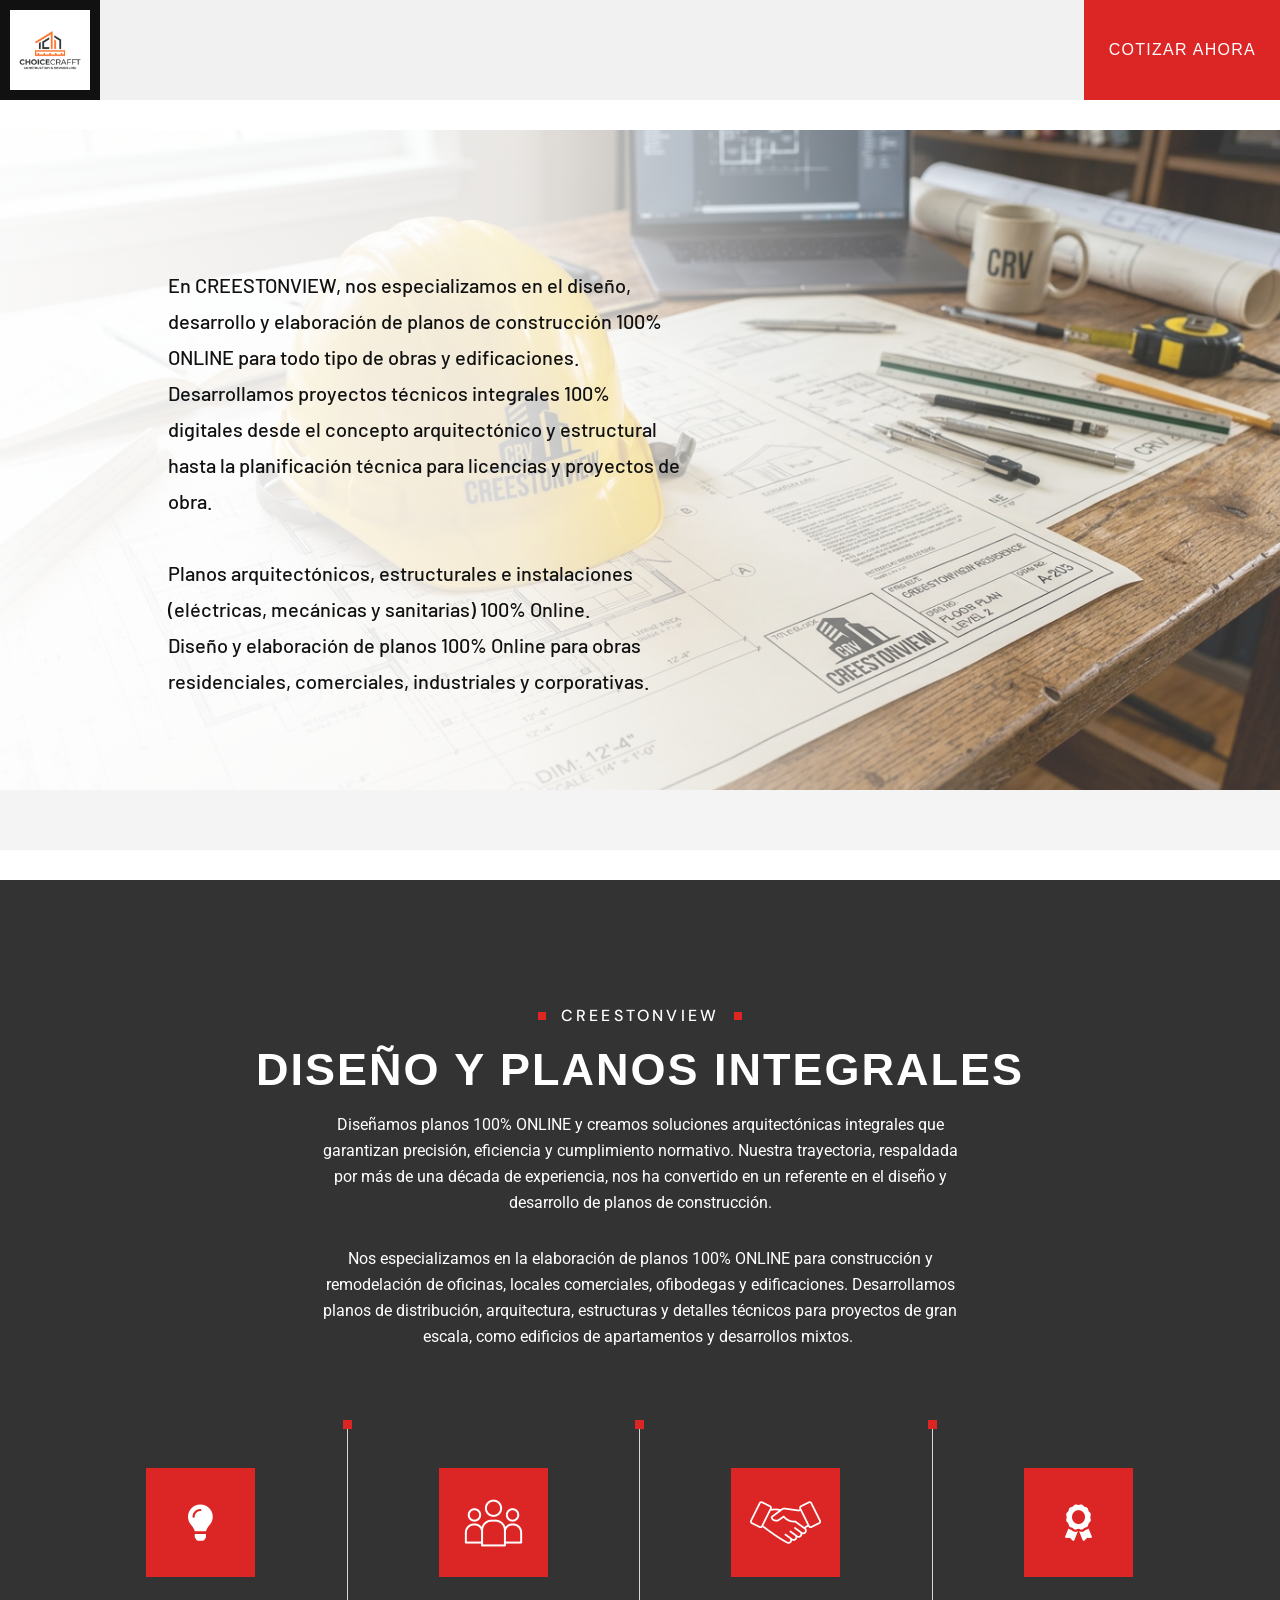
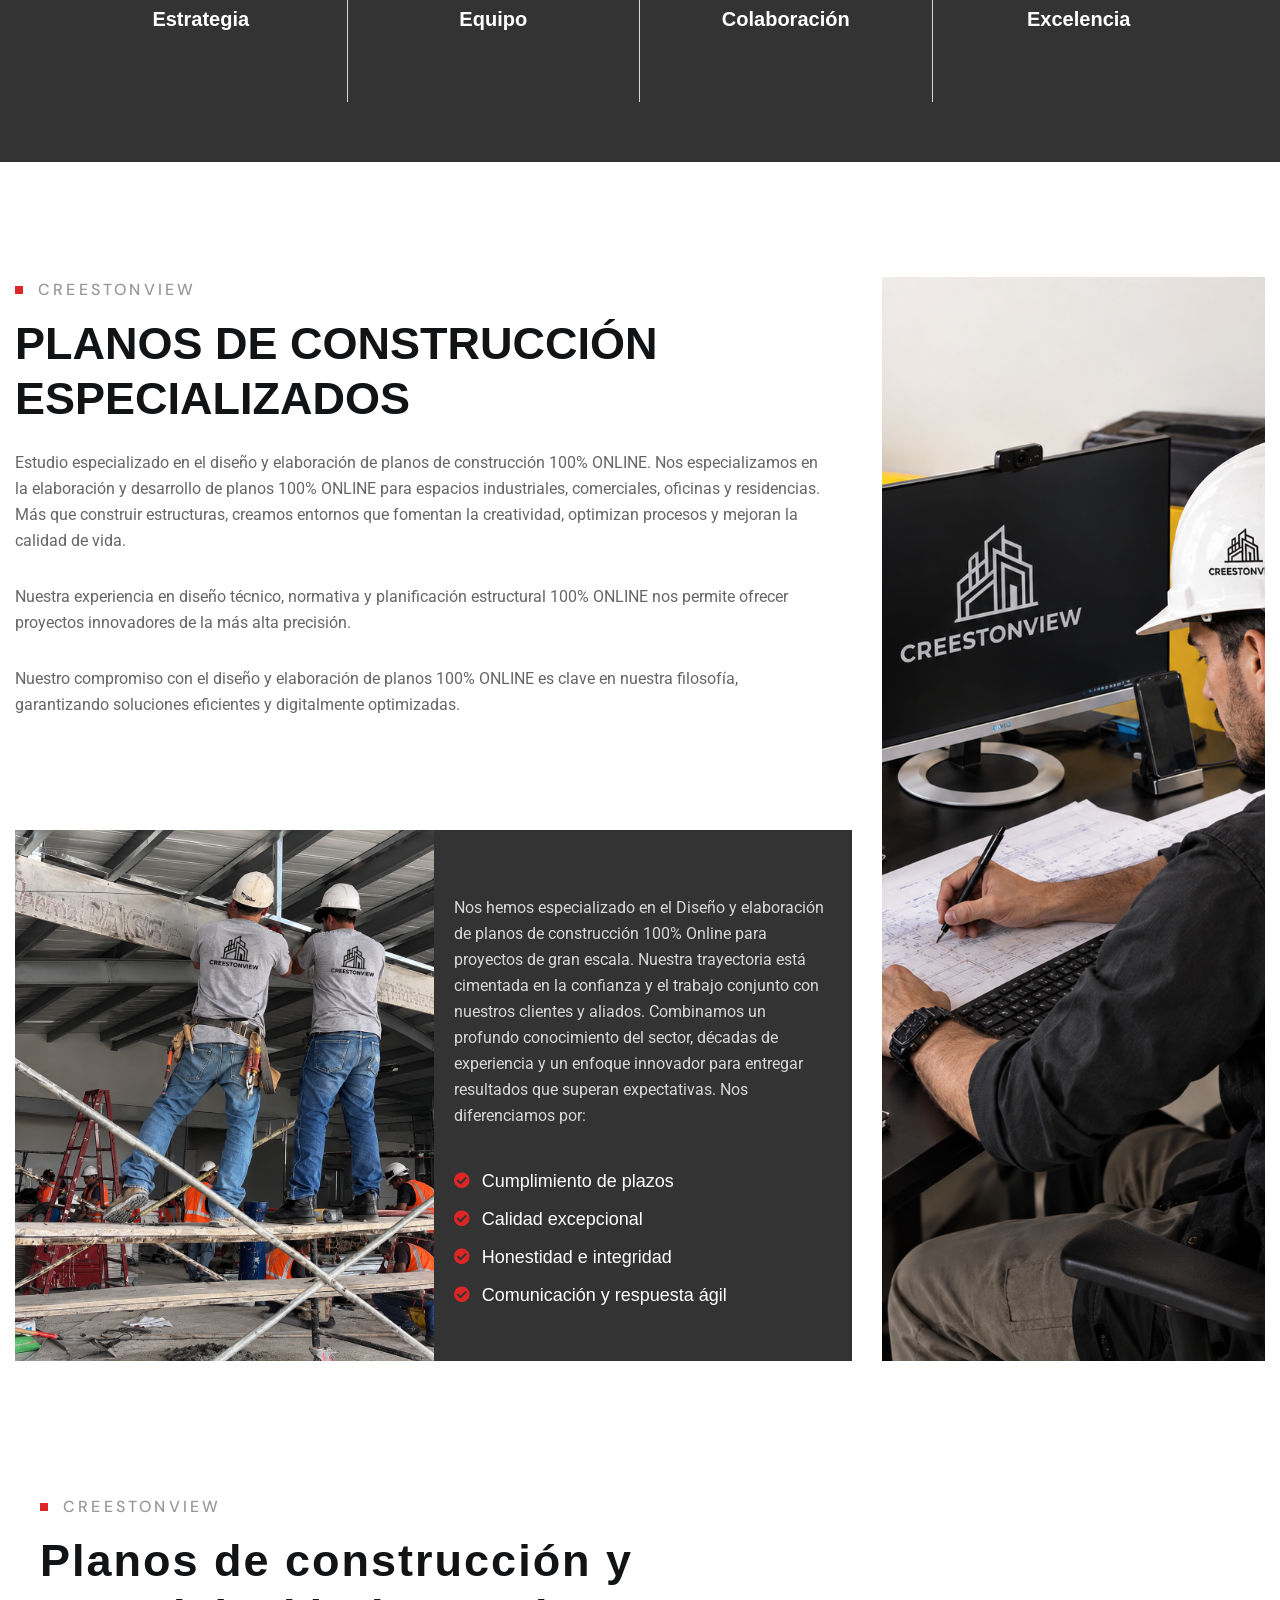
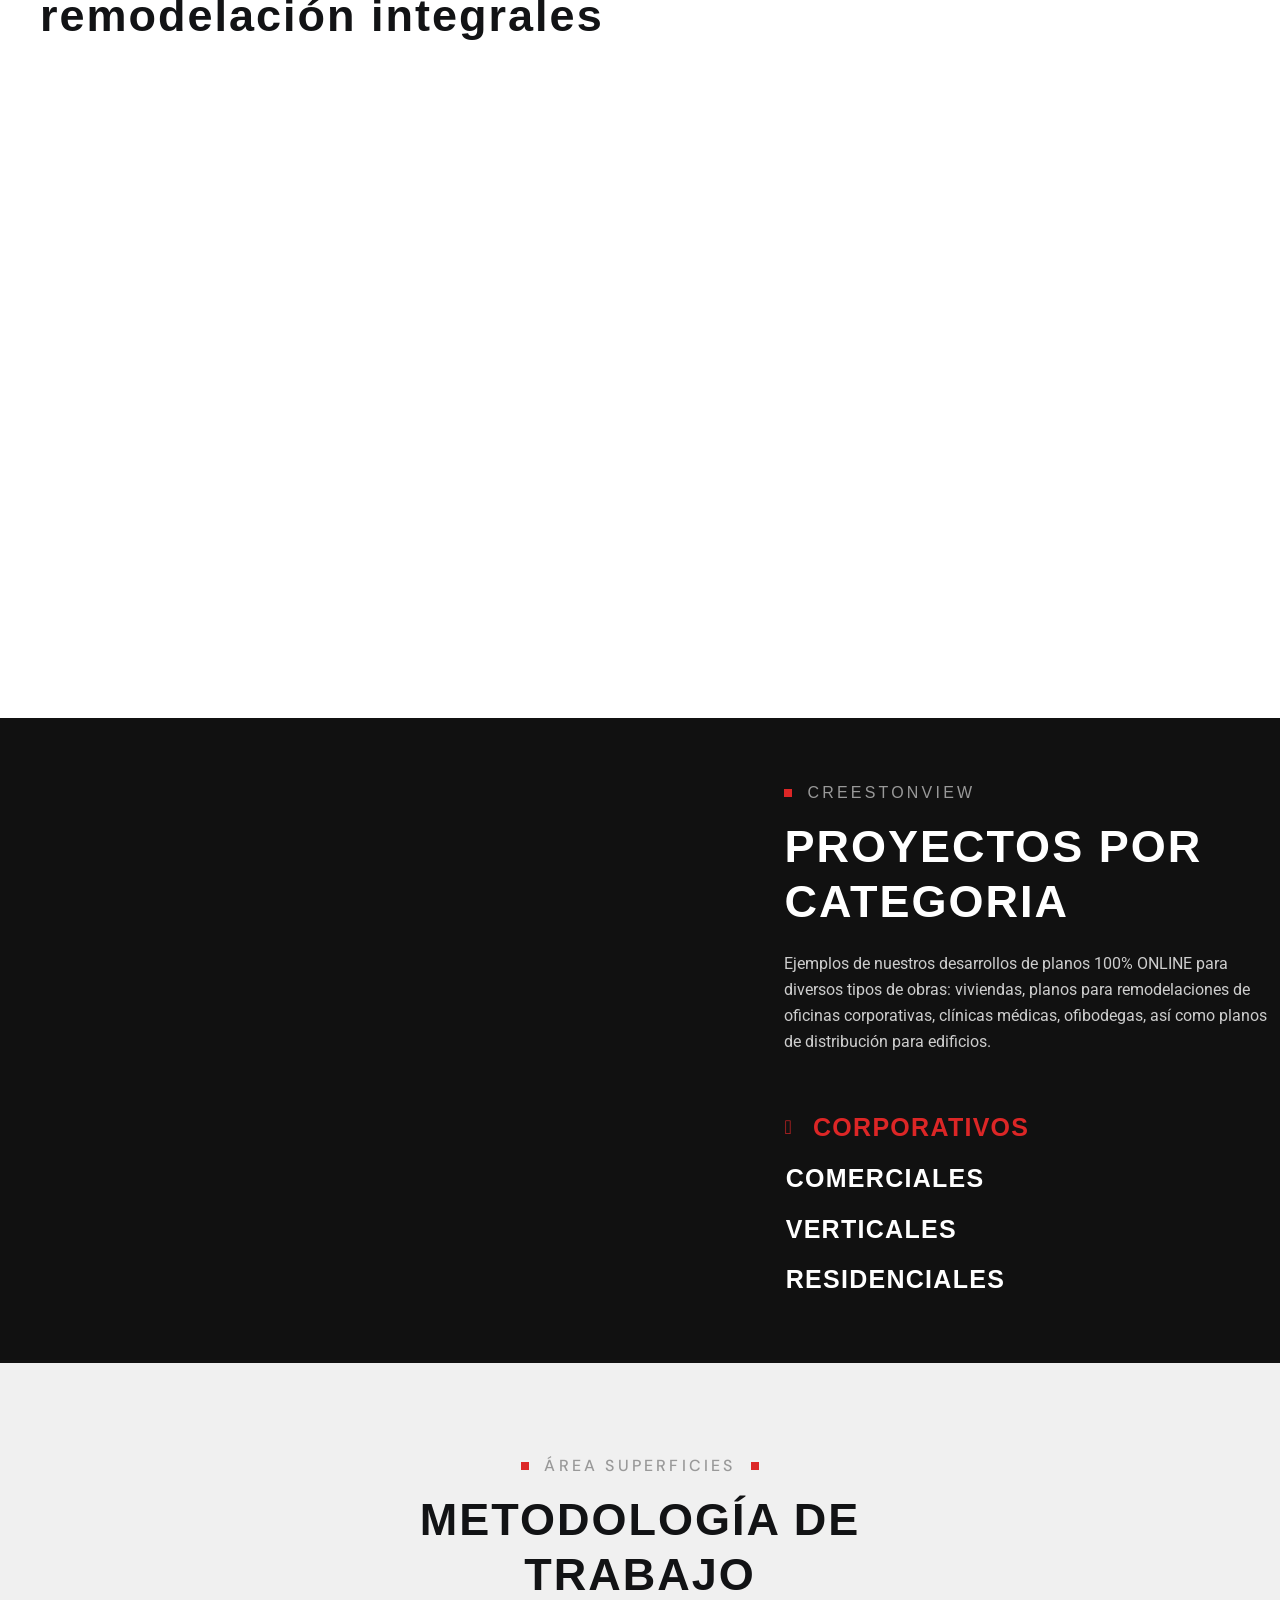
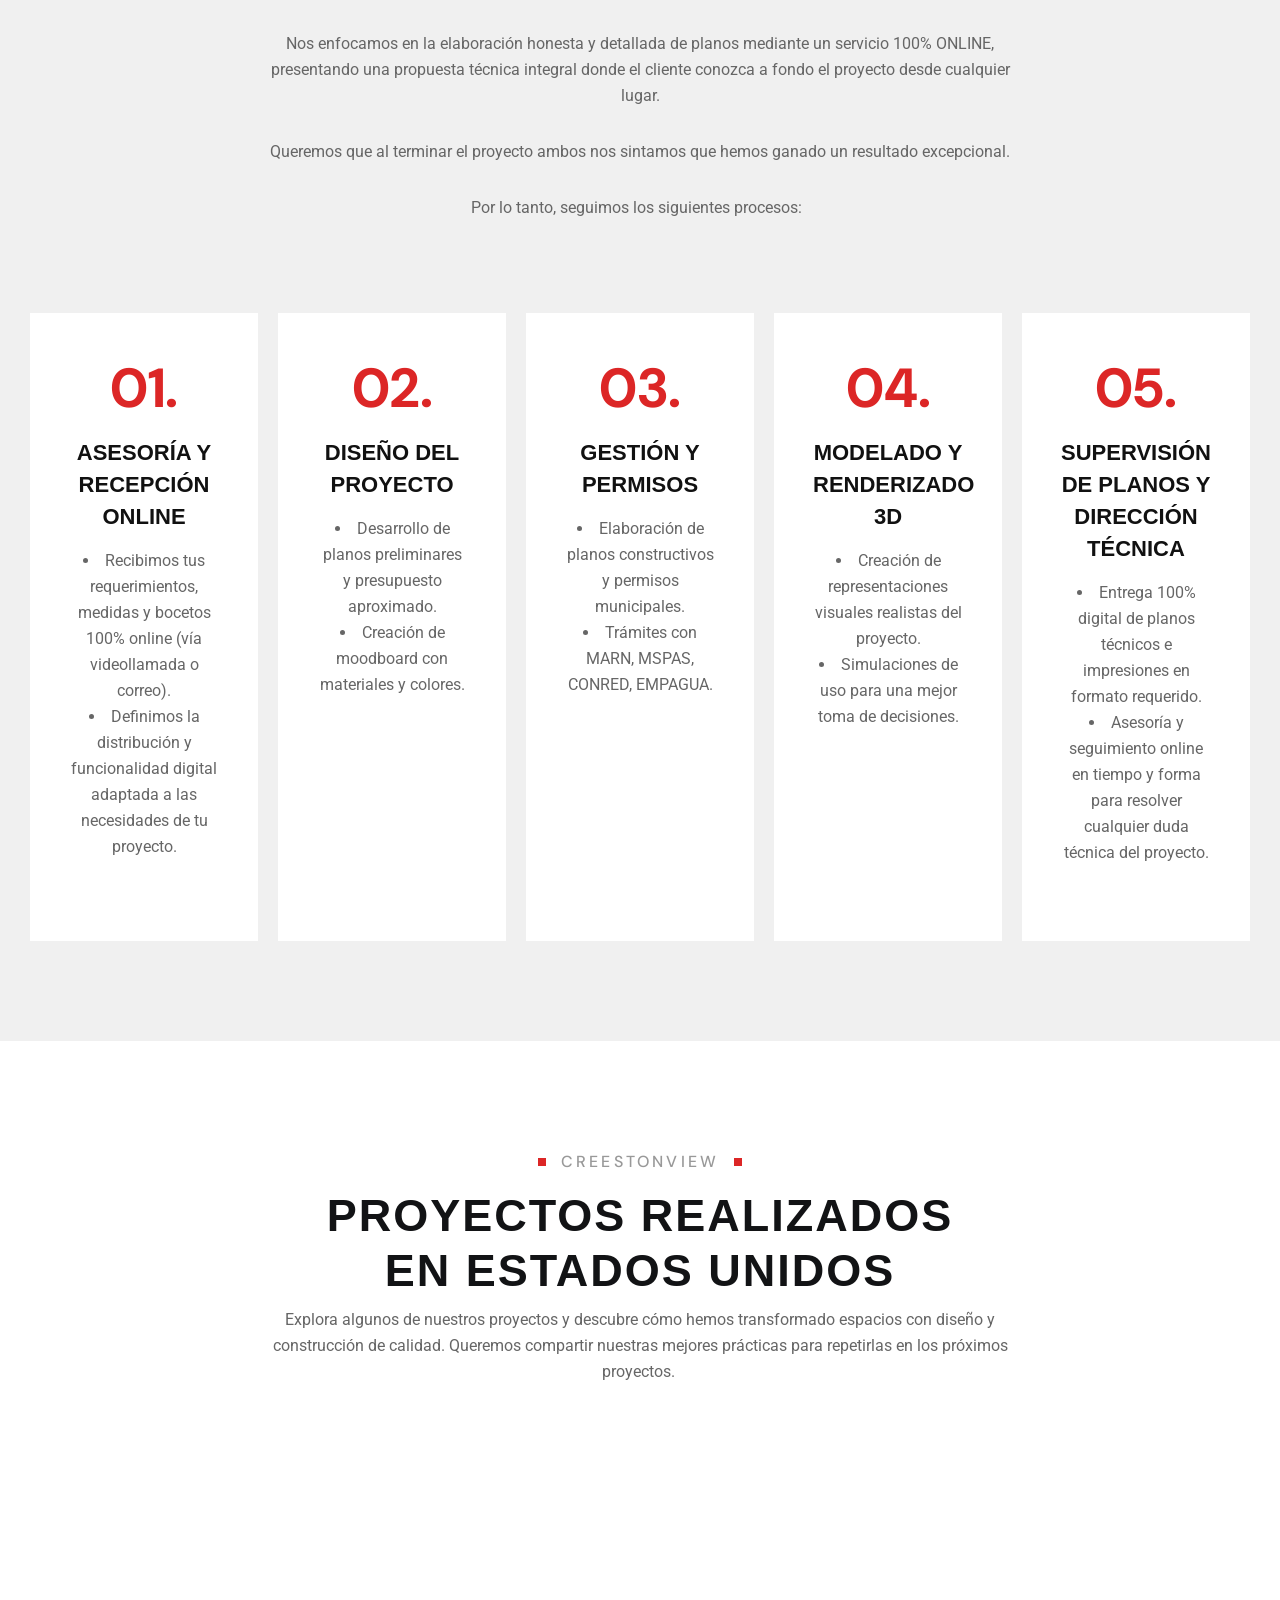
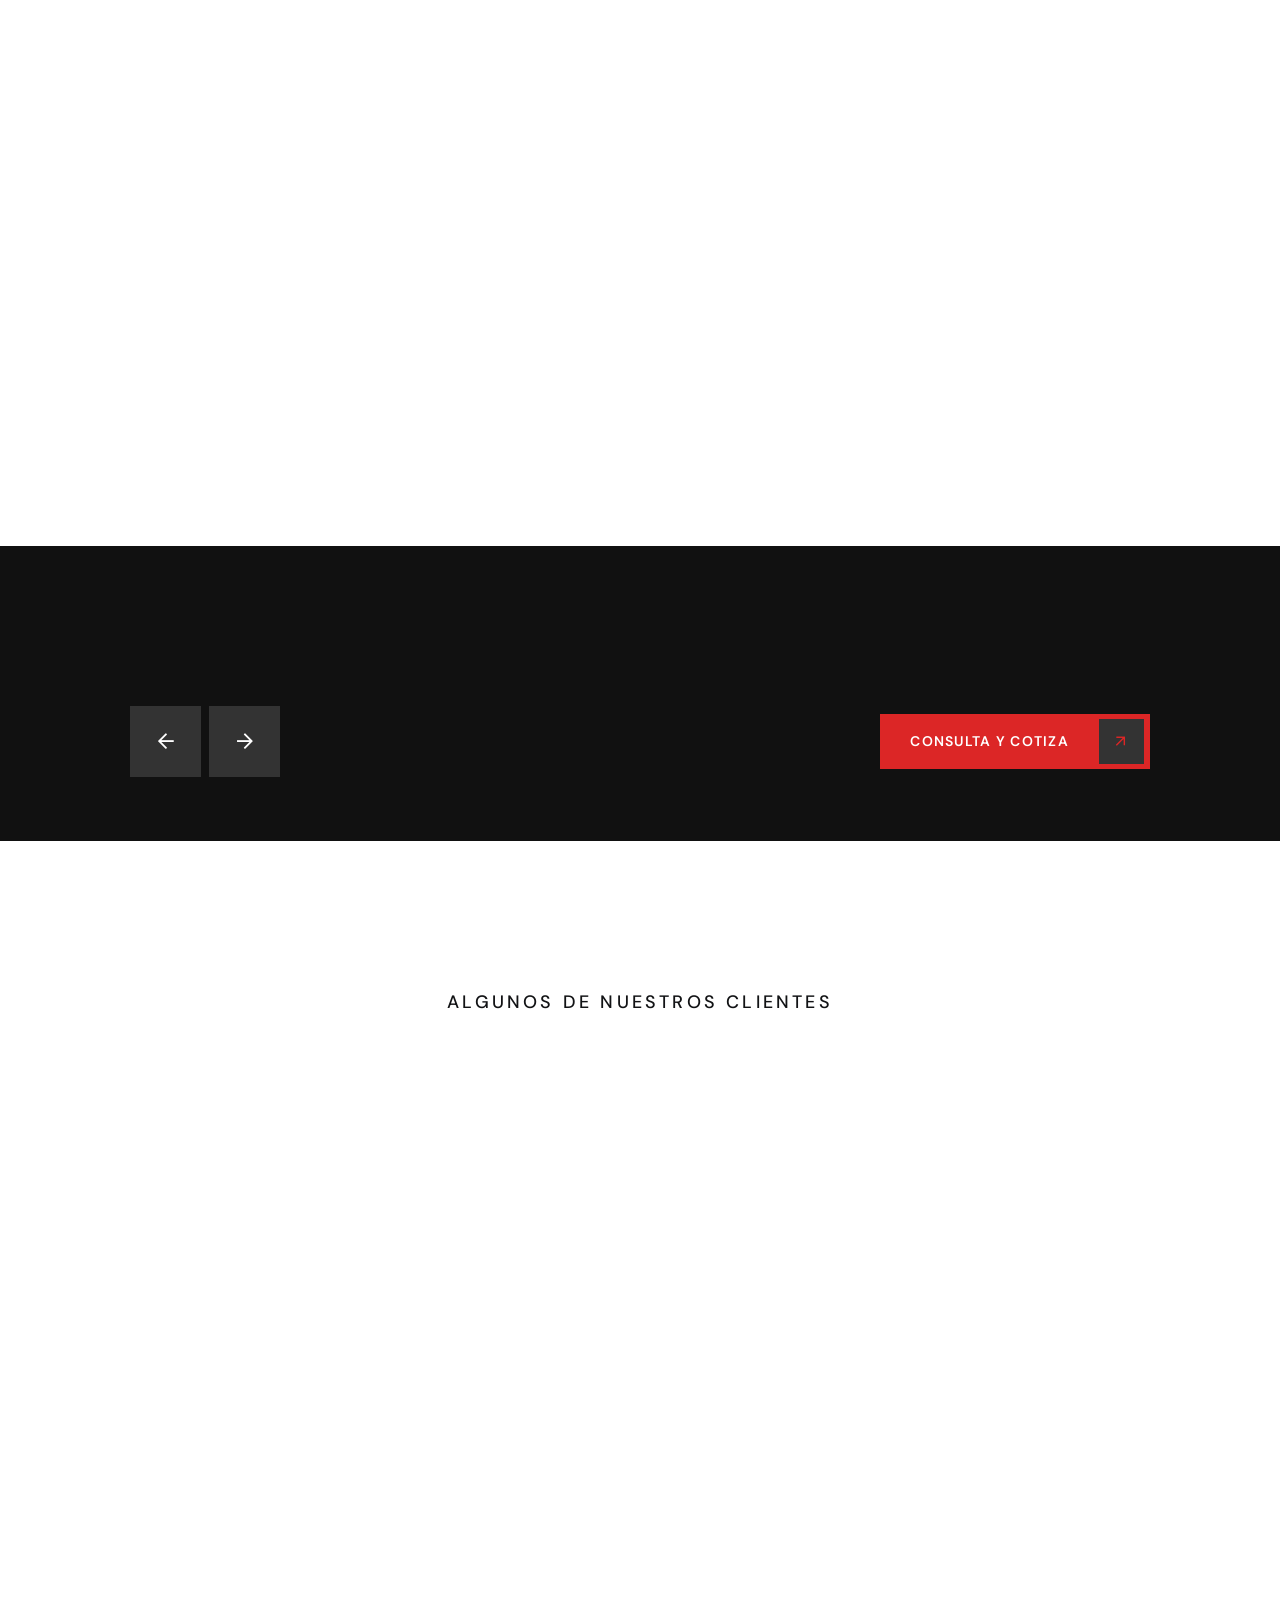
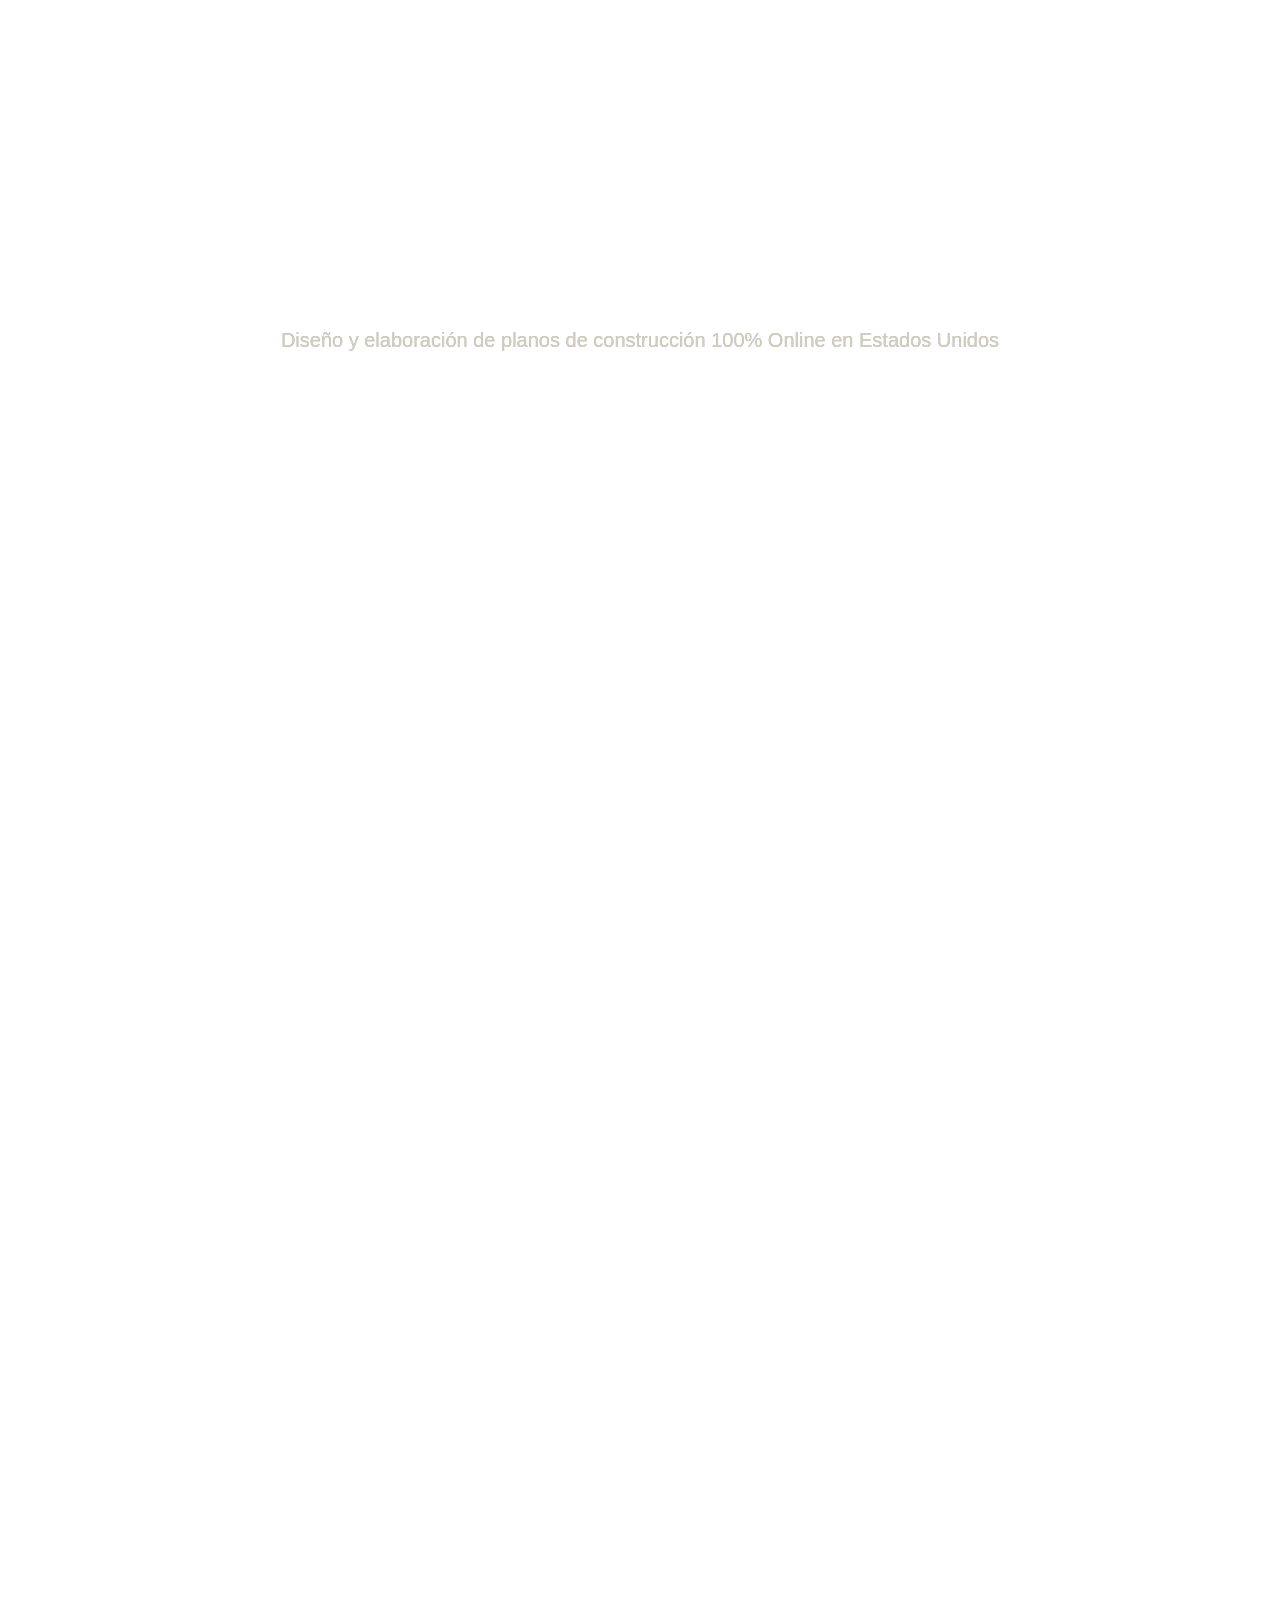
==== commit 2f7acbb7: "Update hero paragraph text to explicitly state 100% ONLINE and replace hero image with official CREE" ====
--- a/index.html
+++ b/index.html
@@ -3562,9 +3562,9 @@
                                                     </div>
                                                     <div class="custom-hero-overlay"></div>
                                                     <div class="custom-hero-content">
-                                                        <p class="hero-text">En CREESTONVIEW, nos especializamos en el diseño, desarrollo y elaboración de planos de construcción para todo tipo de obras y edificaciones. Desarrollamos proyectos técnicos integrales desde el concepto arquitectónico y estructural hasta la planificación técnica para licencias y ejecución de obras.<br><br>
-                                                            Planos arquitectónicos, estructurales e instalaciones (eléctricas, mecánicas y sanitarias).<br>
-                                                            Diseño y elaboración de planos para obras residenciales, comerciales, industriales y corporativas.</p>
+                                                        <p class="hero-text">En CREESTONVIEW, nos especializamos en el diseño, desarrollo y elaboración de planos de construcción 100% ONLINE para todo tipo de obras y edificaciones. Desarrollamos proyectos técnicos integrales 100% digitales desde el concepto arquitectónico y estructural hasta la planificación técnica para licencias y proyectos de obra.<br><br>
+                                                            Planos arquitectónicos, estructurales e instalaciones (eléctricas, mecánicas y sanitarias) 100% Online.<br>
+                                                            Diseño y elaboración de planos 100% Online para obras residenciales, comerciales, industriales y corporativas.</p>
                                                     </div>
 
                                                 </section>
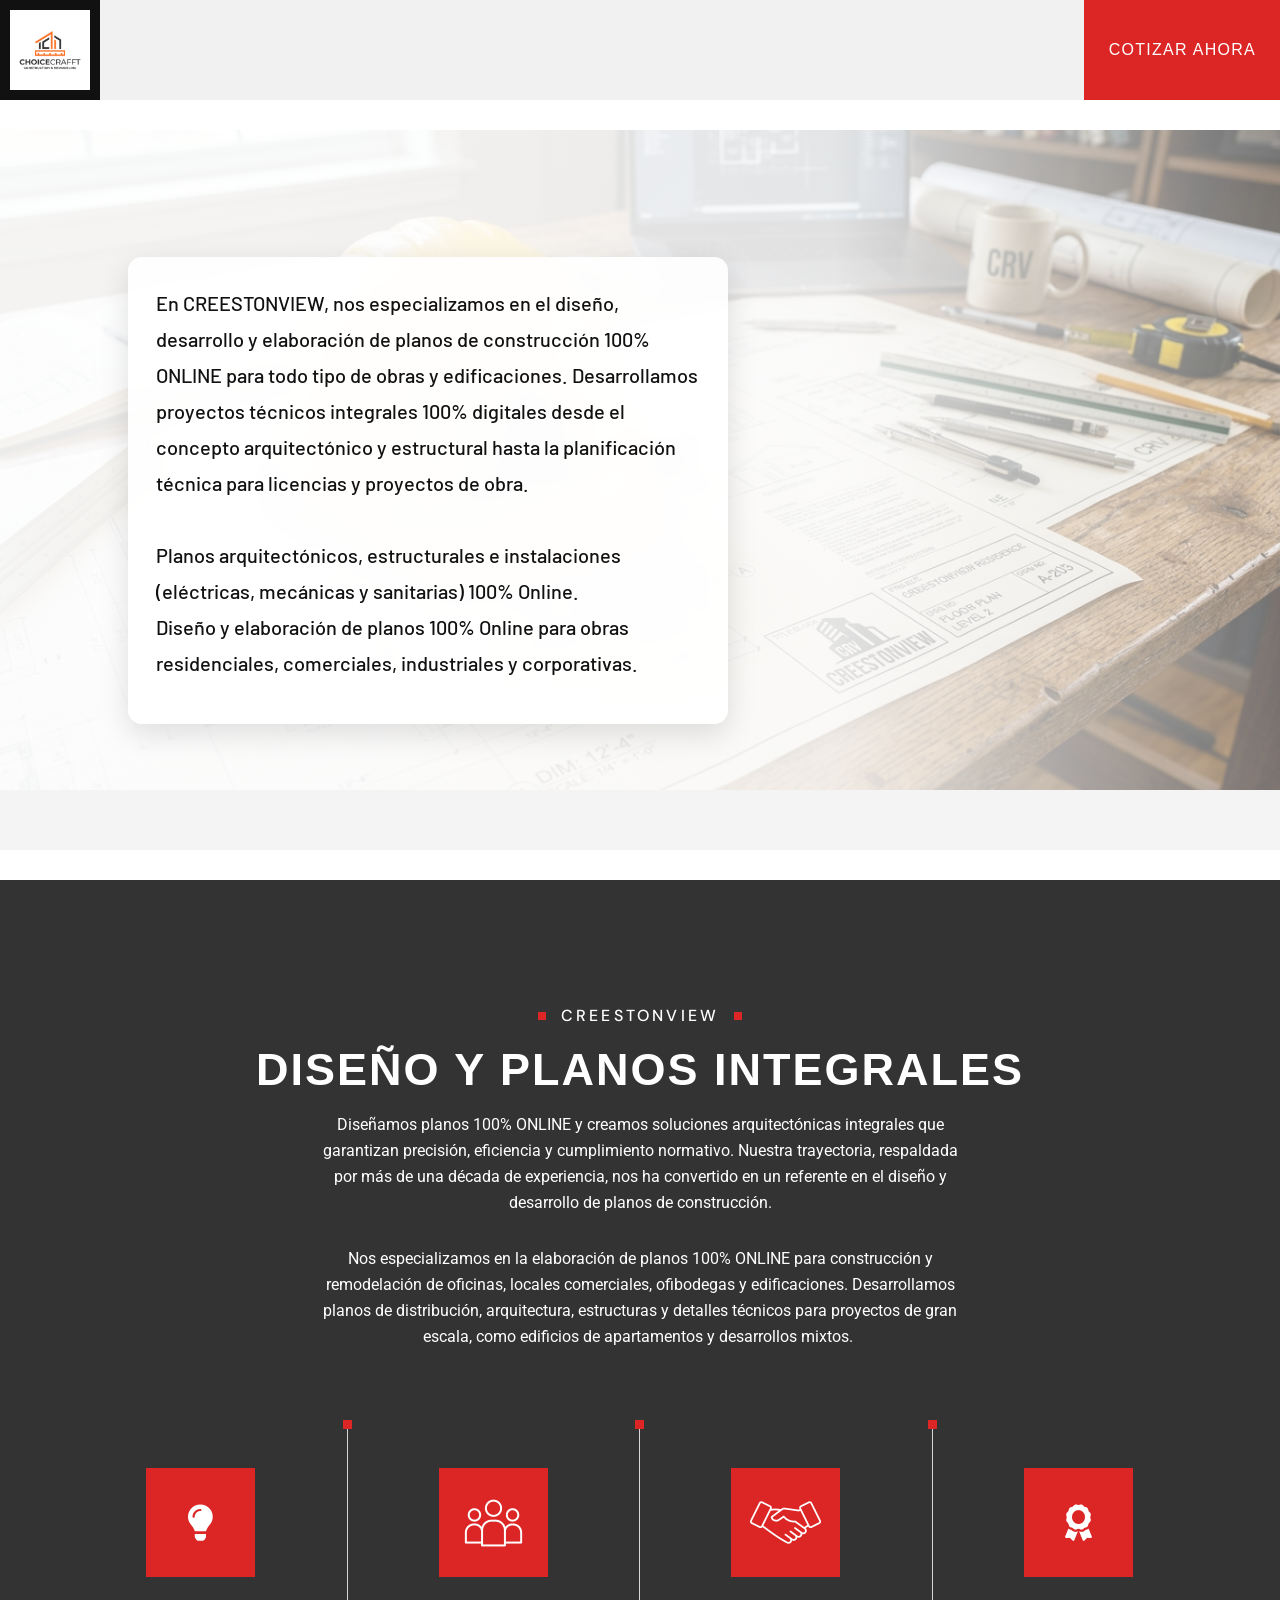
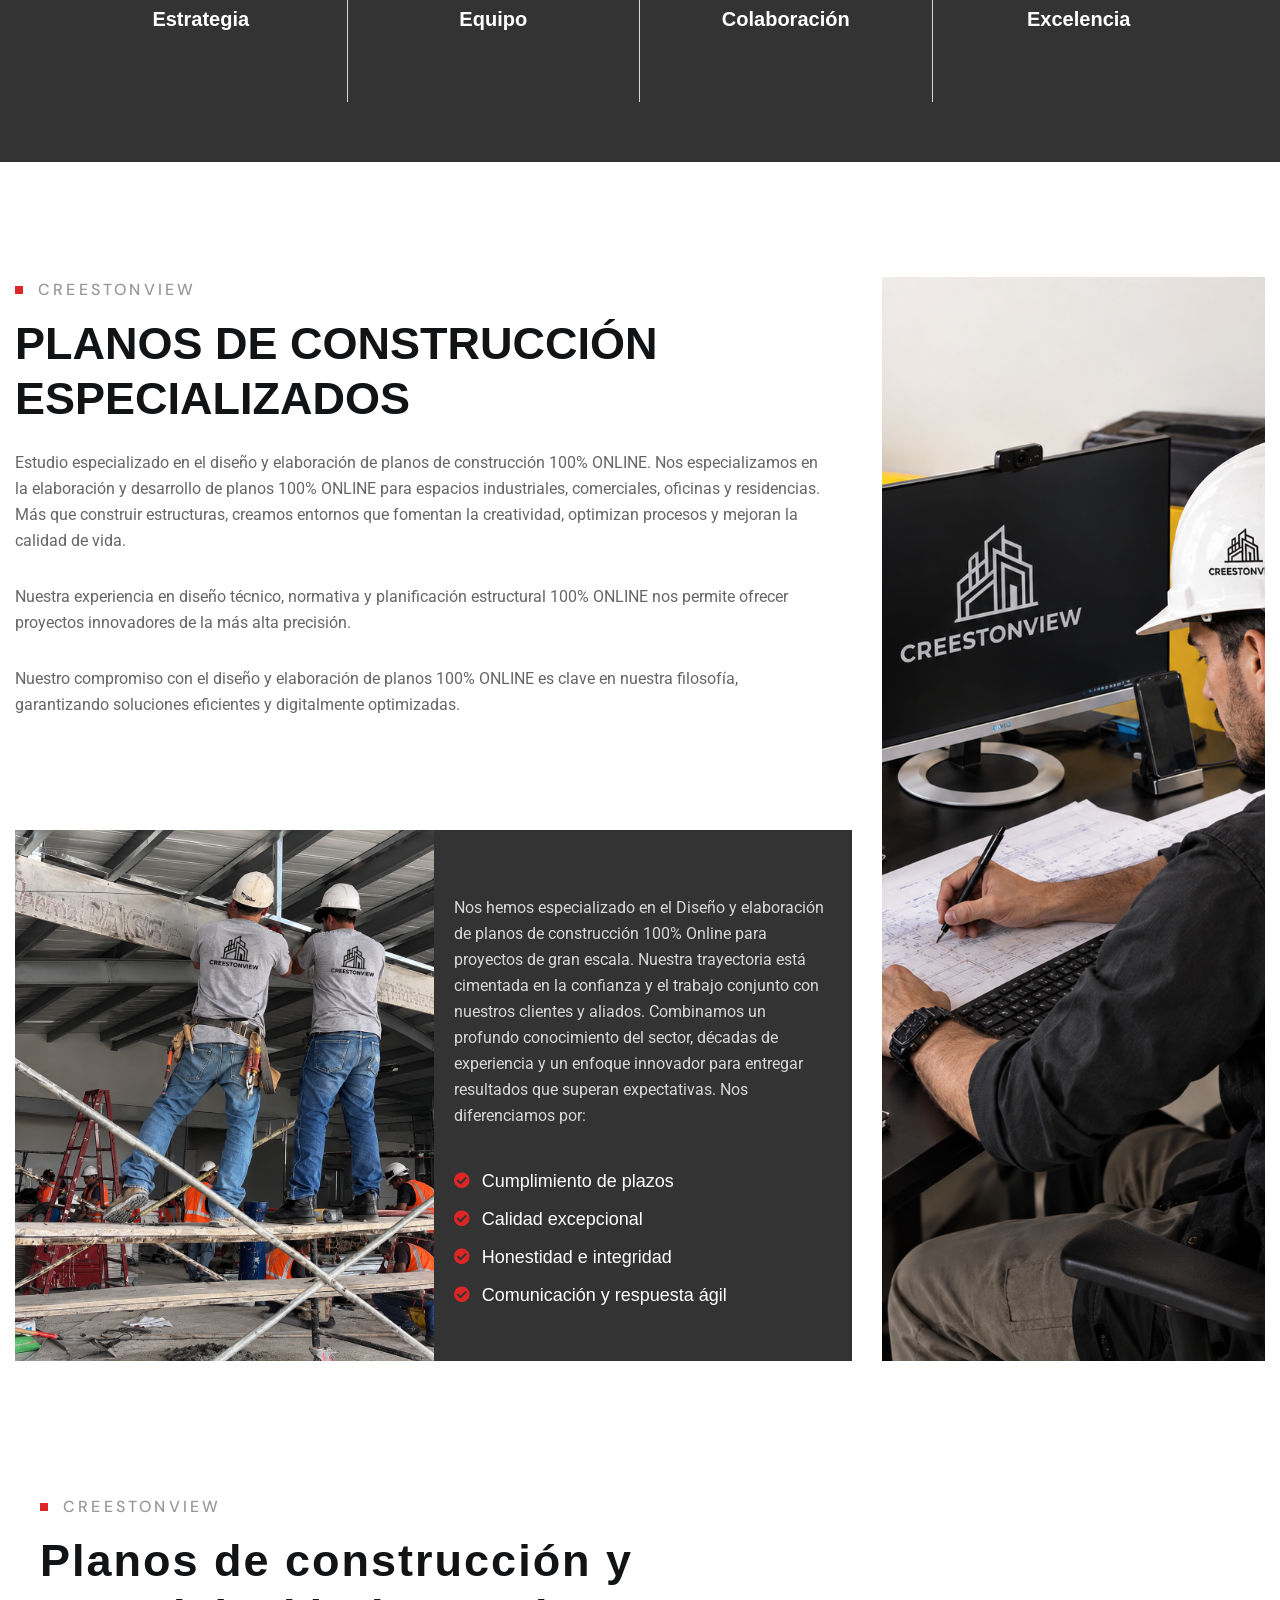
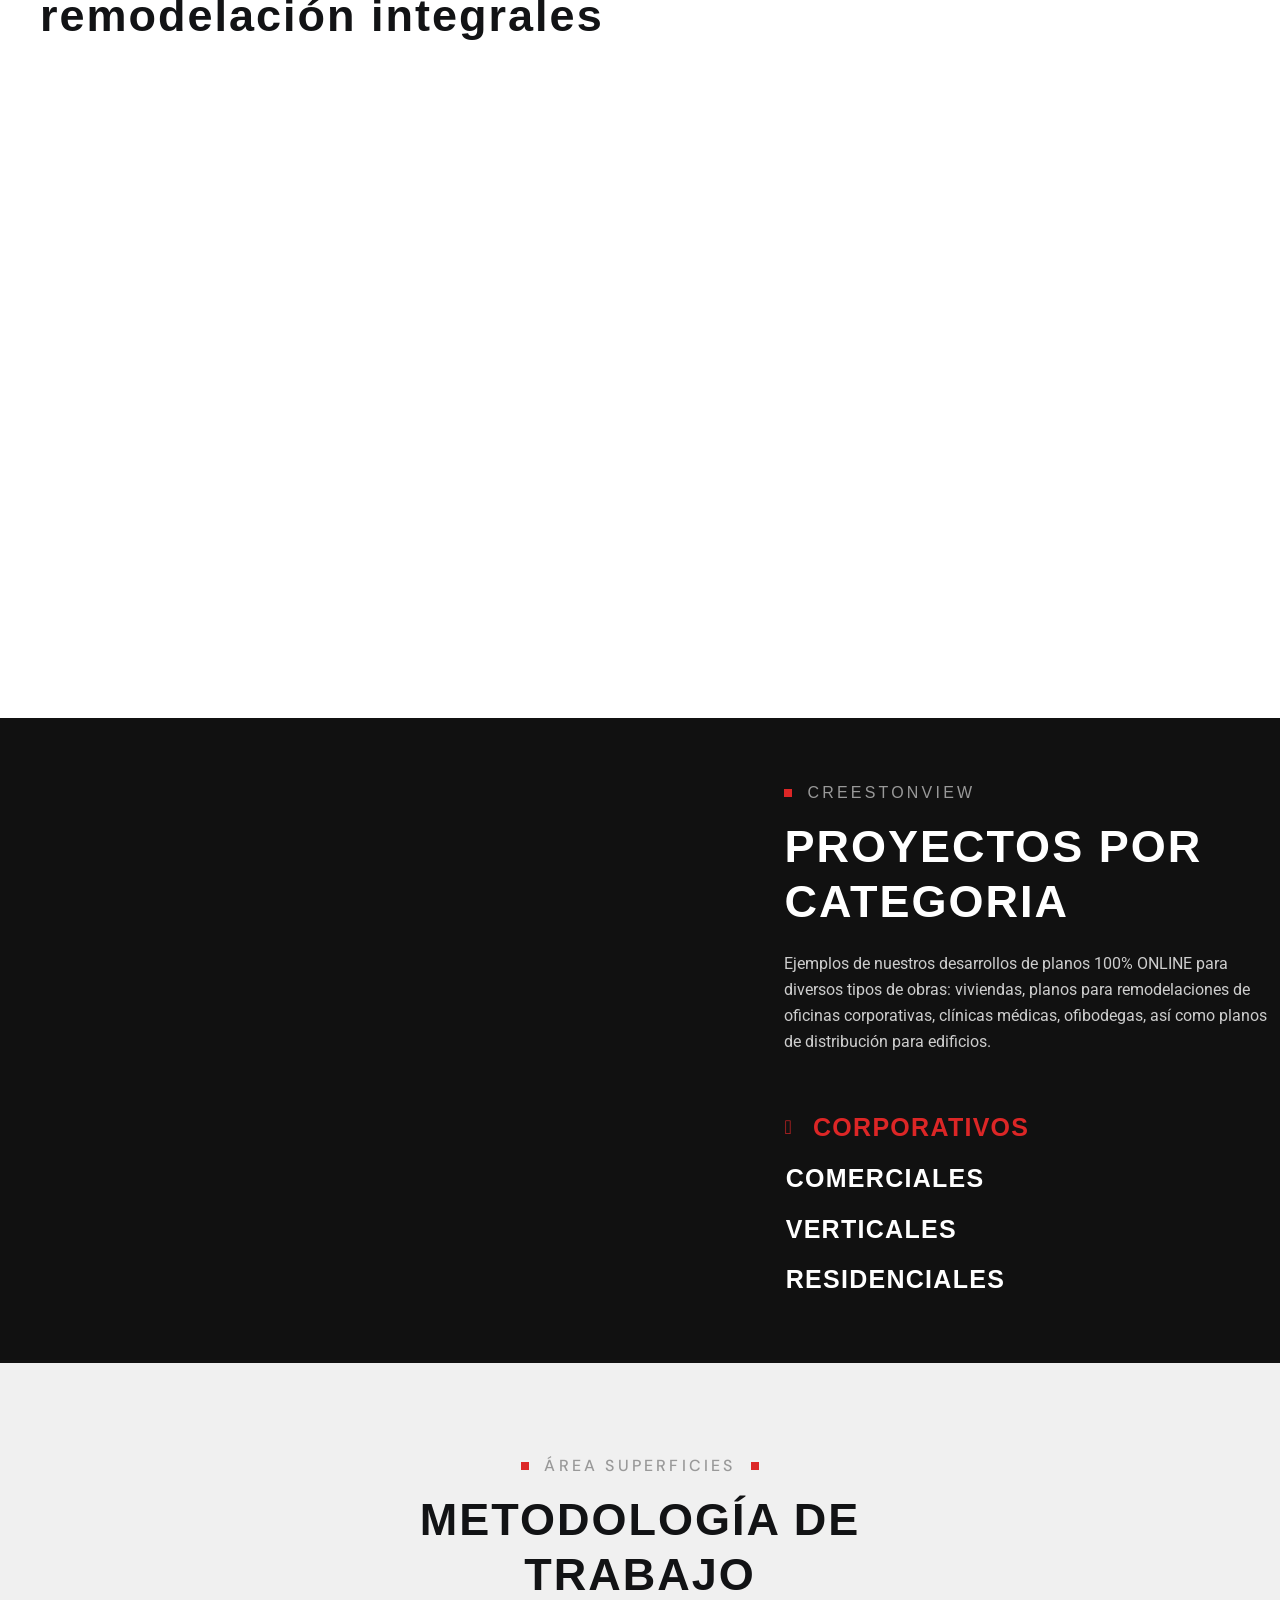
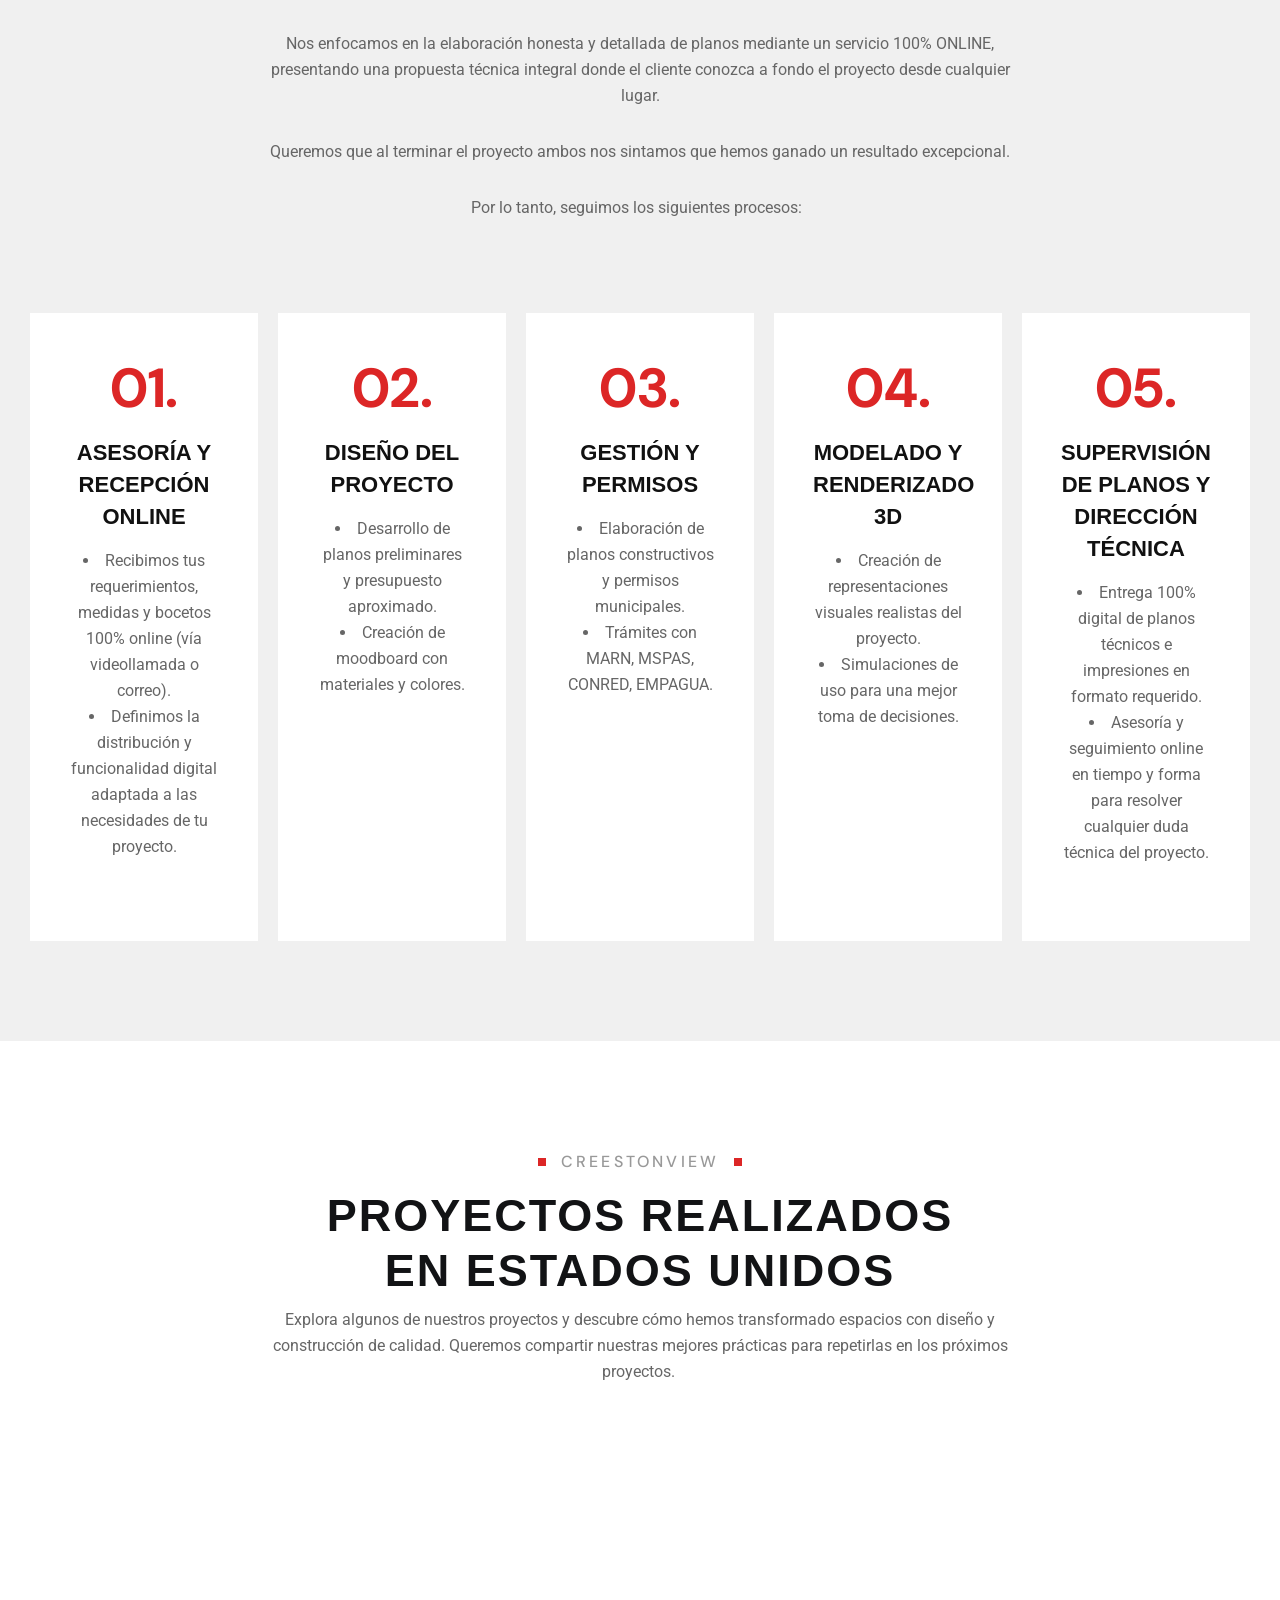
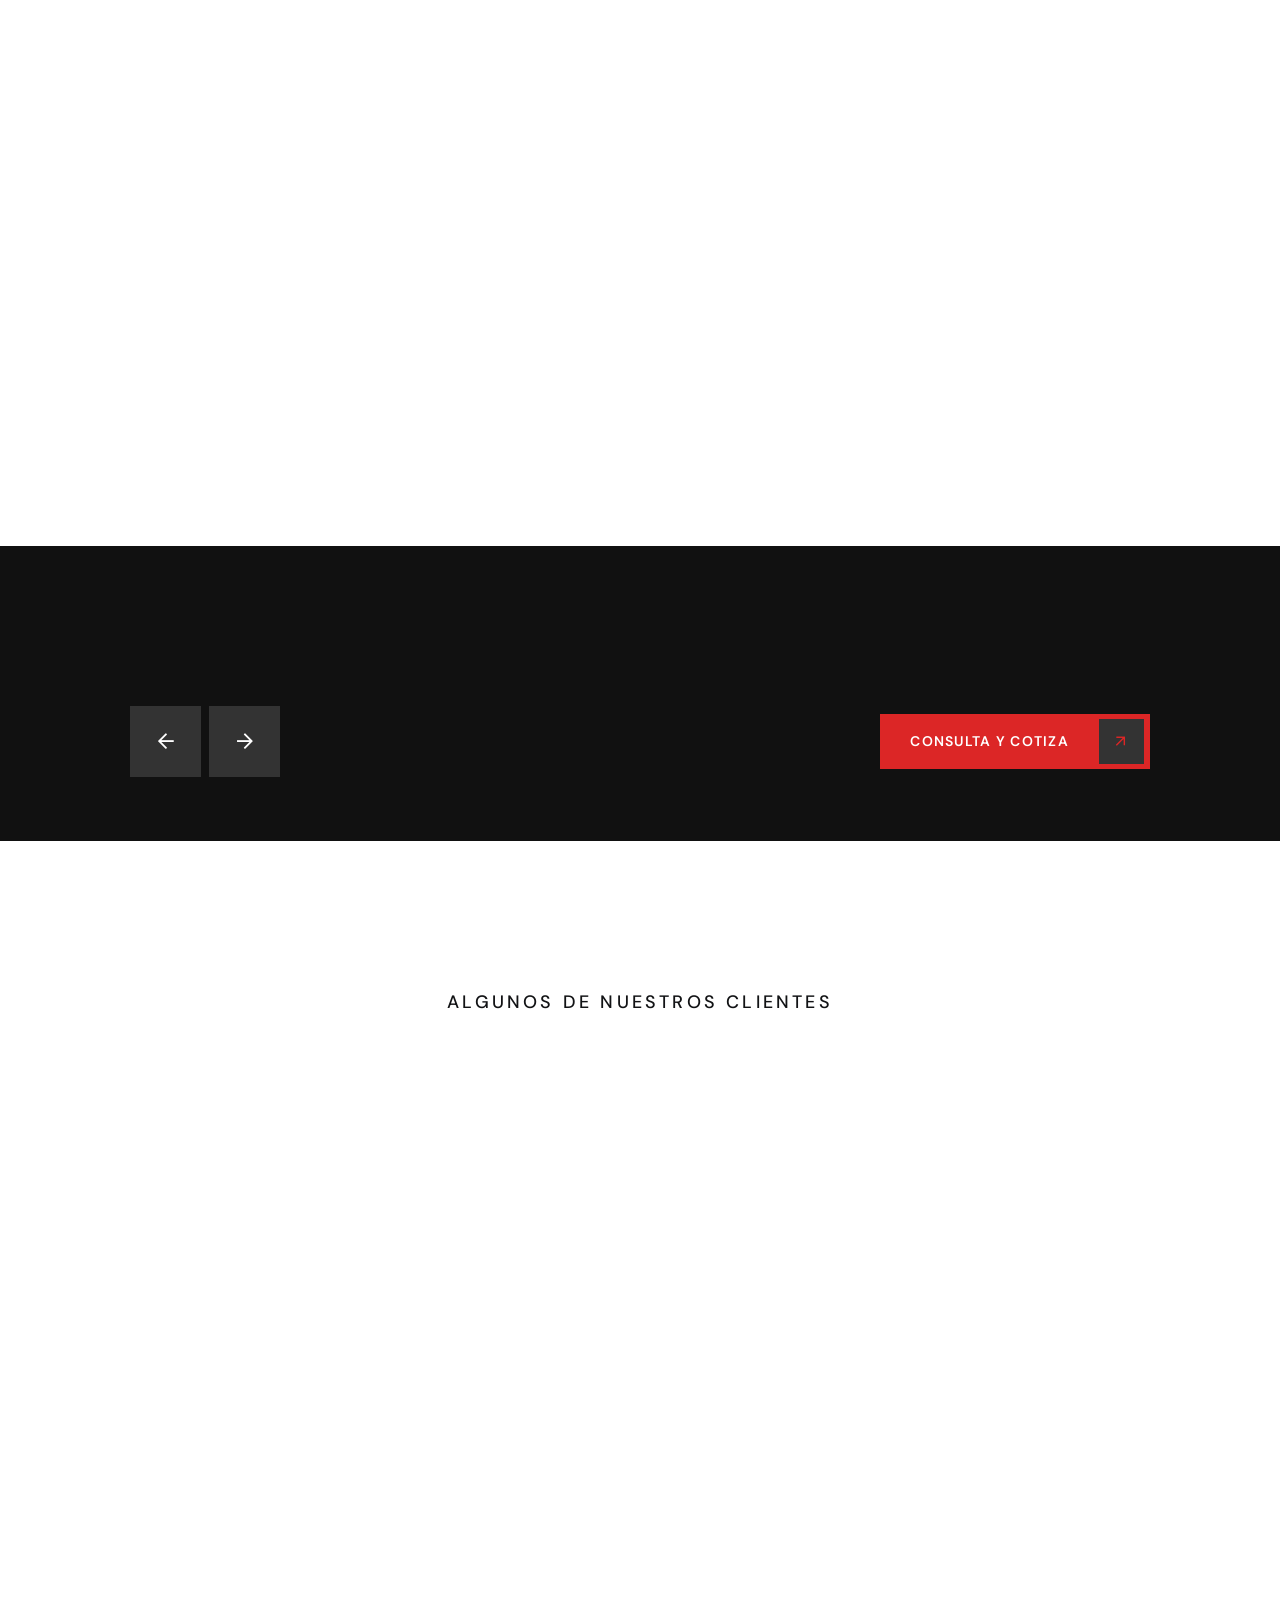
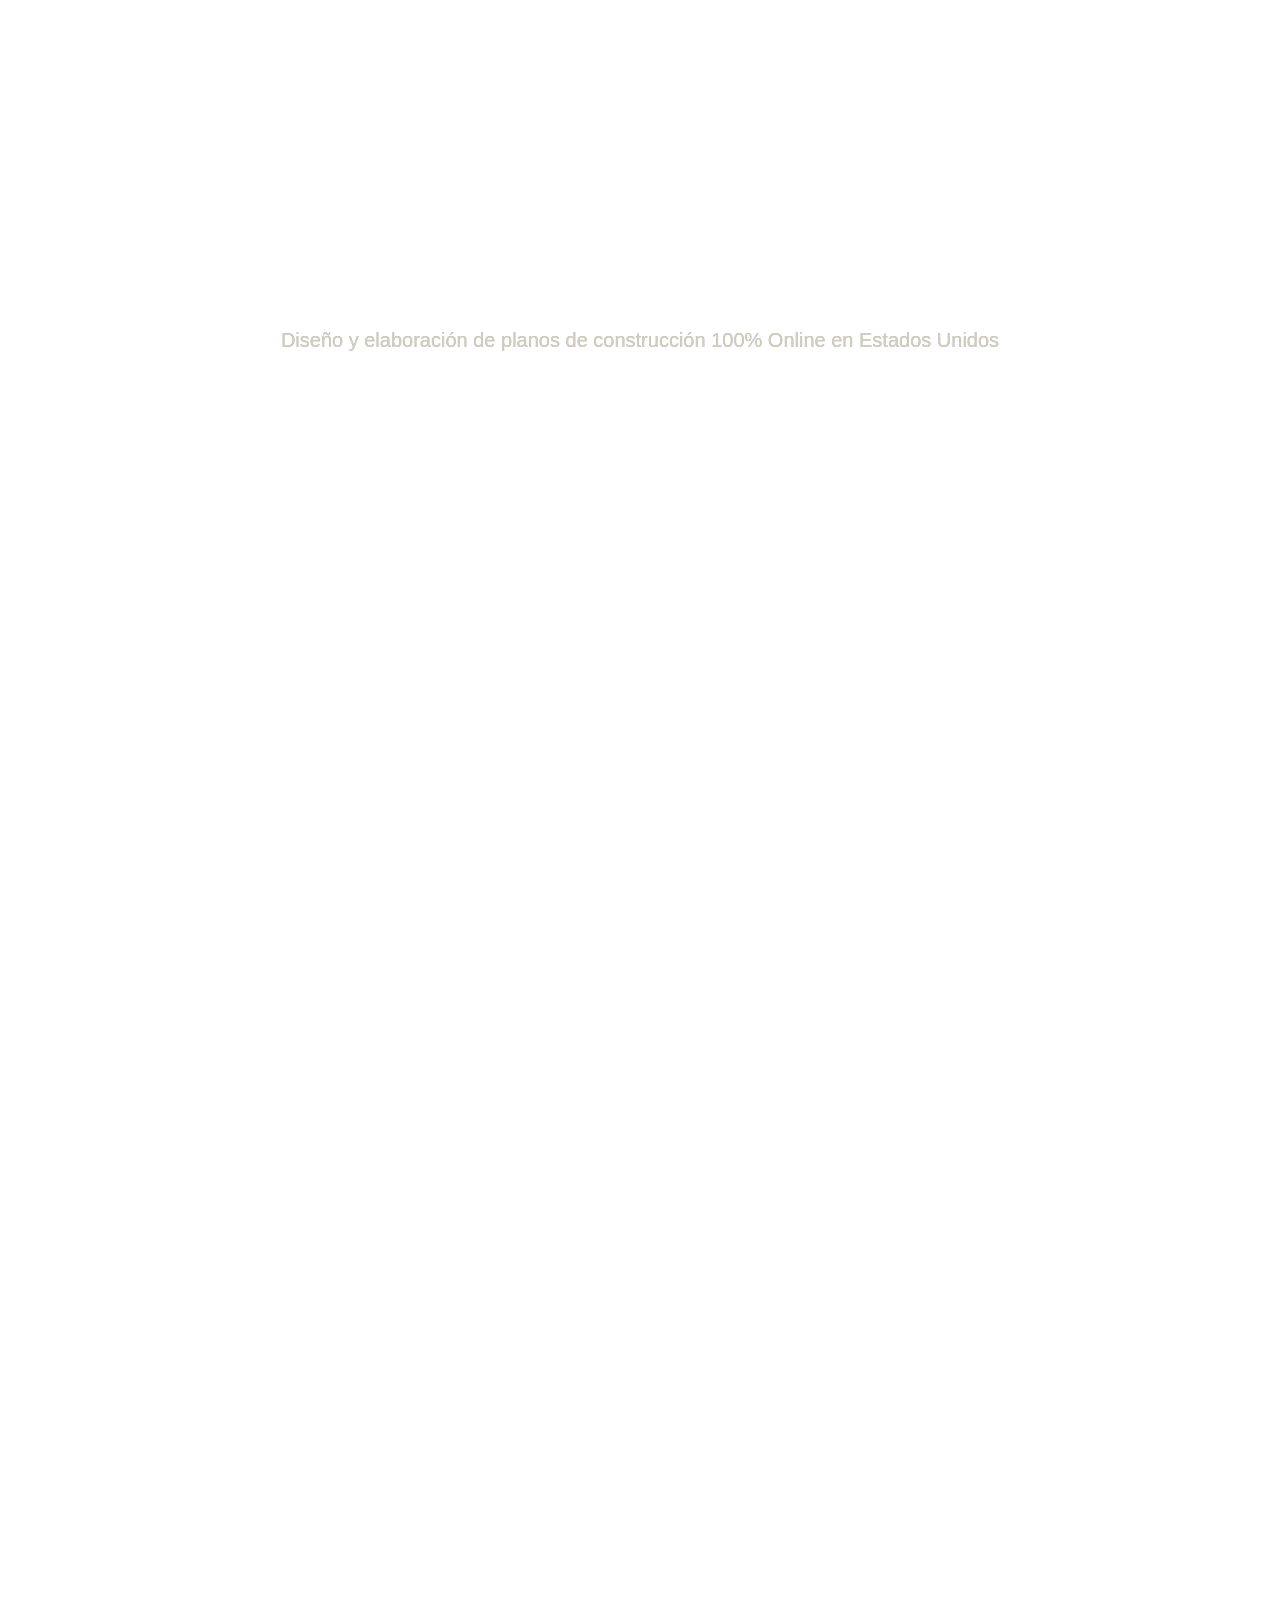
==== commit f8580122: "Set hero text container translucency to 90% and adapt all service card bullet points to online bluep" ====
--- a/index.html
+++ b/index.html
@@ -72,7 +72,7 @@
 
 
 .custom-hero-bg {
-    background-image: url('assets/img/planos_construccion.jpg') !important;
+    background-image: url('assets/img/planos_construccion.jpg?v=2026') !important;
 }
 
 </style>
@@ -112,7 +112,7 @@
 
 
 .custom-hero-bg {
-    background-image: url('assets/img/planos_construccion.jpg') !important;
+    background-image: url('assets/img/planos_construccion.jpg?v=2026') !important;
 }
 
 </style>
@@ -152,7 +152,7 @@
 
 
 .custom-hero-bg {
-    background-image: url('assets/img/planos_construccion.jpg') !important;
+    background-image: url('assets/img/planos_construccion.jpg?v=2026') !important;
 }
 
 </style>
@@ -507,7 +507,7 @@
 
 
 .custom-hero-bg {
-    background-image: url('assets/img/planos_construccion.jpg') !important;
+    background-image: url('assets/img/planos_construccion.jpg?v=2026') !important;
 }
 
 </style>
@@ -715,7 +715,7 @@
 
 
 .custom-hero-bg {
-    background-image: url('assets/img/planos_construccion.jpg') !important;
+    background-image: url('assets/img/planos_construccion.jpg?v=2026') !important;
 }
 
 </style>
@@ -751,7 +751,7 @@
 
 
 .custom-hero-bg {
-    background-image: url('assets/img/planos_construccion.jpg') !important;
+    background-image: url('assets/img/planos_construccion.jpg?v=2026') !important;
 }
 
 </style>
@@ -839,7 +839,7 @@
 
 
 .custom-hero-bg {
-    background-image: url('assets/img/planos_construccion.jpg') !important;
+    background-image: url('assets/img/planos_construccion.jpg?v=2026') !important;
 }
 
 </style>
@@ -911,7 +911,7 @@
 
 
 .custom-hero-bg {
-    background-image: url('assets/img/planos_construccion.jpg') !important;
+    background-image: url('assets/img/planos_construccion.jpg?v=2026') !important;
 }
 
 </style>
@@ -936,7 +936,7 @@
 
 
 .custom-hero-bg {
-    background-image: url('assets/img/planos_construccion.jpg') !important;
+    background-image: url('assets/img/planos_construccion.jpg?v=2026') !important;
 }
 
 </style>
@@ -961,7 +961,7 @@
 
 
 .custom-hero-bg {
-    background-image: url('assets/img/planos_construccion.jpg') !important;
+    background-image: url('assets/img/planos_construccion.jpg?v=2026') !important;
 }
 
 </style>
@@ -1058,7 +1058,7 @@
 
 
 .custom-hero-bg {
-    background-image: url('assets/img/planos_construccion.jpg') !important;
+    background-image: url('assets/img/planos_construccion.jpg?v=2026') !important;
 }
 
 </style>
@@ -1098,11 +1098,32 @@
 
 
 .custom-hero-bg {
-    background-image: url('assets/img/planos_construccion.jpg') !important;
+    background-image: url('assets/img/planos_construccion.jpg?v=2026') !important;
 }
 
 </style>
     <link rel="stylesheet" href="assets/css/creestonview-bw.css">
+
+<style id="creestonview-translucent-hero">
+.custom-hero-overlay {
+    background: linear-gradient(to right, rgba(255, 255, 255, 0.9) 0%, rgba(255, 255, 255, 0.85) 65%, rgba(255, 255, 255, 0.3) 100%) !important;
+}
+.custom-hero-content {
+    background: rgba(255, 255, 255, 0.9) !important;
+    padding: 28px !important;
+    border-radius: 14px !important;
+    backdrop-filter: blur(8px) !important;
+    -webkit-backdrop-filter: blur(8px) !important;
+    box-shadow: 0 10px 30px rgba(0, 0, 0, 0.12) !important;
+}
+@media (max-width: 768px) {
+    .custom-hero-content {
+        background: rgba(255, 255, 255, 0.92) !important;
+        padding: 20px !important;
+    }
+}
+</style>
+
 </head>
 
 <body data-rsssl=1
@@ -1139,7 +1160,7 @@
 
 
 .custom-hero-bg {
-    background-image: url('assets/img/planos_construccion.jpg') !important;
+    background-image: url('assets/img/planos_construccion.jpg?v=2026') !important;
 }
 
 </style>
@@ -2027,7 +2048,7 @@
                                                                                                                                                     class="pxl-item--image">
                                                                                                                                                     <img width="920"
                                                                                                                                                         height="670"
-                                                                                                                                                        src="https://areasuperficies.com/wp-content/uploads/2024/04/architecture.jpg"
+                                                                                                                                                        src="assets/img/planos_construccion.jpg?v=2026"
                                                                                                                                                         class="attachment-full"
                                                                                                                                                         alt=""
                                                                                                                                                         decoding="async" />
@@ -3558,7 +3579,7 @@
 
                                                 <section class="custom-hero">
                                                     <div class="custom-hero-bg"
-                                                        style="background-image: url('assets/img/planos_construccion.jpg');">
+                                                        style="background-image: url('assets/img/planos_construccion.jpg?v=2026');">
                                                     </div>
                                                     <div class="custom-hero-overlay"></div>
                                                     <div class="custom-hero-content">
@@ -3588,7 +3609,7 @@
                                                         left: 0;
                                                         background-size: cover;
                                                         background-position: center;
-                                                        background-image: url('assets/img/planos_construccion.jpg');
+                                                        background-image: url('assets/img/planos_construccion.jpg?v=2026');
                                                         opacity: 0.8;
                                                     }
 
@@ -3644,7 +3665,7 @@
 
 
 .custom-hero-bg {
-    background-image: url('assets/img/planos_construccion.jpg') !important;
+    background-image: url('assets/img/planos_construccion.jpg?v=2026') !important;
 }
 
 </style>
@@ -4156,7 +4177,7 @@
                                                                         data-maxtilt="" data-speedtilt=""
                                                                         data-perspectivetilt="" data-wow-delay="ms">
                                                                         <img width="140" height="513" decoding="async"
-                                                                            src="https://areasuperficies.com/wp-content/uploads/2024/01/h1-41.png"
+                                                                            src="assets/img/planos_construccion.jpg?v=2026"
                                                                             class="attachment-full size-full wp-image-5214"
                                                                             alt="" />
                                                                     </div>
@@ -4222,7 +4243,7 @@
                                                                             data-parallax-value="">
                                                                             <img width="292" height="738"
                                                                                 decoding="async"
-                                                                                src="https://areasuperficies.com/wp-content/uploads/2024/01/h1-4.webp"
+                                                                                src="assets/img/planos_construccion.jpg?v=2026"
                                                                                 class="no-lazyload attachment-full"
                                                                                 alt="" />
                                                                         </div>
@@ -4276,48 +4297,33 @@
                                                                                             <li class="box-multi">
                                                                                                 <i
                                                                                                     class="fas fa-chevron-right"></i>
-                                                                                                <p>Servicios de
-                                                                                                    electricidad y
-                                                                                                    plomería para nuevos
-                                                                                                    proyectos.</p>
+                                                                                                <p>Planos de instalaciones eléctricas, sanitarias y plomería 100% ONLINE.</p>
                                                                                             </li>
                                                                                             <li class="box-multi">
                                                                                                 <i
                                                                                                     class="fas fa-chevron-right"></i>
-                                                                                                <p>Carpintería, herrería
-                                                                                                    y fabricación de
-                                                                                                    muebles.</p>
+                                                                                                <p>Planos de detalle de carpintería, herrería y amoblamiento.</p>
                                                                                             </li>
                                                                                             <li class="box-multi">
                                                                                                 <i
                                                                                                     class="fas fa-chevron-right"></i>
-                                                                                                <p>Suministro e
-                                                                                                    instalación de
-                                                                                                    tablayeso en
-                                                                                                    edificios y
-                                                                                                    proyectos a gran
-                                                                                                    escala.</p>
+                                                                                                <p>Planos de distribución y detalles de muros de tablayeso a gran escala.</p>
                                                                                             </li>
                                                                                             <li class="box-multi">
                                                                                                 <i
                                                                                                     class="fas fa-chevron-right"></i>
-                                                                                                <p>Instalación de piso y
-                                                                                                    azulejo para
-                                                                                                    edificios nuevos.
+                                                                                                <p>Planos y especificación de revestimientos, pisos y azulejos.
                                                                                                 </p>
                                                                                             </li>
                                                                                             <li class="box-multi">
                                                                                                 <i
                                                                                                     class="fas fa-chevron-right"></i>
-                                                                                                <p>Diseño y planos integrales para
-                                                                                                    proyectos
-                                                                                                    existentes.</p>
+                                                                                                <p>Diseño y planos integrales 100% ONLINE para remodelaciones.</p>
                                                                                             </li>
                                                                                             <li class="box-multi">
                                                                                                 <i
                                                                                                     class="fas fa-chevron-right"></i>
-                                                                                                <p>Dirección profesional
-                                                                                                    de obra y acabados.
+                                                                                                <p>Asesoría y dirección técnica 100% ONLINE del cumplimiento de planos.
                                                                                                 </p>
                                                                                             </li>
                                                                                         </ul>
@@ -4350,50 +4356,27 @@
                                                                                             <li class="box-multi">
                                                                                                 <i
                                                                                                     class="fas fa-chevron-right"></i>
-                                                                                                <p>Moodboard con
-                                                                                                    texturas, colores y
-                                                                                                    materiales para
-                                                                                                    obtener idea
-                                                                                                    general.</p>
+                                                                                                <p>Moodboard digital 100% ONLINE con texturas, colores y materiales.</p>
                                                                                             </li>
                                                                                             <li class="box-multi">
                                                                                                 <i
                                                                                                     class="fas fa-chevron-right"></i>
-                                                                                                <p>Conceptualización del
-                                                                                                    "look & feel", así
-                                                                                                    definimos
-                                                                                                    iluminación,
-                                                                                                    materialidad y
-                                                                                                    estilo.</p>
+                                                                                                <p>Conceptualización digital del "look & feel" para definir iluminación y estilo.</p>
                                                                                             </li>
                                                                                             <li class="box-multi">
                                                                                                 <i
                                                                                                     class="fas fa-chevron-right"></i>
-                                                                                                <p>Renderizados 3D y
-                                                                                                    recorridos virtuales
-                                                                                                    para visualizar el
-                                                                                                    proyecto antes de su
-                                                                                                    ejecución.</p>
+                                                                                                <p>Renderizados 3D y recorridos virtuales 100% ONLINE para visualizar tu proyecto.</p>
                                                                                             </li>
                                                                                             <li class="box-multi">
                                                                                                 <i
                                                                                                     class="fas fa-chevron-right"></i>
-                                                                                                <p>Supervisión de la
-                                                                                                    correcta
-                                                                                                    implementación del
-                                                                                                    diseño para
-                                                                                                    alinearnos a la idea
-                                                                                                    inicial.</p>
+                                                                                                <p>Asesoría y revisión online de la correcta implementación del diseño según planos.</p>
                                                                                             </li>
                                                                                             <li class="box-multi">
                                                                                                 <i
                                                                                                     class="fas fa-chevron-right"></i>
-                                                                                                <p>Ideas para mejorar el
-                                                                                                    diseño en el camino,
-                                                                                                    queremos alcanzar la
-                                                                                                    satisfacción
-                                                                                                    completa de nuestros
-                                                                                                    clientes.</p>
+                                                                                                <p>Optimizaciones y ajustes de planos 100% ONLINE para lograr tu máxima satisfacción.</p>
                                                                                             </li>
                                                                                         </ul>
                                                                                     </div>
@@ -4416,55 +4399,32 @@
                                                                                             <li class="box-multi">
                                                                                                 <i
                                                                                                     class="fas fa-chevron-right"></i>
-                                                                                                <p>Instalación de
-                                                                                                    fachadas de
-                                                                                                    tablaroca, contamos
-                                                                                                    con certificación PR
-                                                                                                    para muros tipo DEFS
-                                                                                                    y EIFS para mejorar
-                                                                                                    rendimiento.</p>
+                                                                                                <p>Planos de fachadas y detalles técnicos para muros tipo DEFS y EIFS.</p>
                                                                                             </li>
                                                                                             <li class="box-multi">
                                                                                                 <i
                                                                                                     class="fas fa-chevron-right"></i>
-                                                                                                <p>Instalación de pisos
-                                                                                                    y azulejos para
-                                                                                                    tratar todo con una
-                                                                                                    sola empresa. </p>
+                                                                                                <p>Planos de modulación y especificación de pisos y azulejos. </p>
                                                                                             </li>
                                                                                             <li class="box-multi">
                                                                                                 <i
                                                                                                     class="fas fa-chevron-right"></i>
-                                                                                                <p>Dirección de obra
-                                                                                                    civil y acabados,
-                                                                                                    nos adaptamos al
-                                                                                                    proceso de cualquier
-                                                                                                    empresa. </p>
+                                                                                                <p>Asesoría técnica 100% ONLINE adaptada a los procesos de cualquier empresa. </p>
                                                                                             </li>
                                                                                             <li class="box-multi">
                                                                                                 <i
                                                                                                     class="fas fa-chevron-right"></i>
-                                                                                                <p>Divisiones de
-                                                                                                    tablayeso para
-                                                                                                    interior y exterior,
-                                                                                                    queremos centralizar
-                                                                                                    todas los acabados
-                                                                                                    internos del
-                                                                                                    proyecto. </p>
+                                                                                                <p>Planos de divisiones de tablayeso y acabados interiores y exteriores 100% ONLINE. </p>
                                                                                             </li>
                                                                                             <li class="box-multi">
                                                                                                 <i
                                                                                                     class="fas fa-chevron-right"></i>
-                                                                                                <p>Aplicación de pintura
-                                                                                                    en general, expertos
-                                                                                                    en la materia.</p>
+                                                                                                <p>Planos y especificaciones de esquemas de pintura y recubrimientos.</p>
                                                                                             </li>
                                                                                             <li class="box-multi">
                                                                                                 <i
                                                                                                     class="fas fa-chevron-right"></i>
-                                                                                                <p>Tablayeso y pintura
-                                                                                                    para proyectos de
-                                                                                                    gran escala.</p>
+                                                                                                <p>Desarrollo de planos de distribución y acabados para proyectos de gran escala 100% ONLINE.</p>
                                                                                             </li>
                                                                                         </ul>
                                                                                     </div>
@@ -6496,7 +6456,7 @@
 
 
 .custom-hero-bg {
-    background-image: url('assets/img/planos_construccion.jpg') !important;
+    background-image: url('assets/img/planos_construccion.jpg?v=2026') !important;
 }
 
 </style>
@@ -7290,7 +7250,7 @@
         src="https://areasuperficies.com/wp-content/plugins/pro-elements/assets/js/elements-handlers.min.js?ver=4.0.4.2"
         id="pro-elements-handlers-js"></script>
     <script>
-        SR7.JSON['SR7_5_1'] = { "settings": { "migrated": "sr6", "uSize": [false, true, true, true, true], "title": "Slider 5", "alias": "slider-3-1", "type": "standard", "fonts": { "Roboto": { "name": "Roboto", "normal": { "400": true }, "subset": { "latin": true } }, "Blatant": { "name": "Blatant", "url": "https:\/\/areasuperficies.com\/wp-content\/uploads\/2025\/02\/Blatant.ttf", "normal": { "400": true }, "subset": { "latin": true }, "custom": true }, "Barlow": { "name": "Barlow", "normal": { "400": true }, "subset": { "latin": true } }, "'DM+Sans'": { "name": "'DM Sans'", "normal": { "600": true, "900": true }, "subset": { "latin": true } } }, "vPort": ["-100px", "-100px", "-100px", "-100px", "-100px"], "size": { "contentFH": true, "width": [1430, 1430, 1200, 777, 480], "height": [701, 701, 683, 683, 600], "cachedHeight": [700.99, 700.99, 683, 683, 600], "maxWidth": 0 }, "carousel": { "type": "h", "align": "center", "maxV": 3, "justify": false, "scale": false, "minS": 50, "vScale": false, "oScale": false, "space": 0, "rotation": false, "maxR": 0, "varR": false, "opacity": true, "maxO": 100, "varO": false, "spin": "off", "spinA": 0, "snap": true, "infinity": false, "skewX": 0, "skewY": 0, "ease": "power3.inOut", "dur": 800, "overshoot": false, "stretch": false, "showAllLayers": "false", "jMWidth": false, "bR": 0, "pNV": "50px", "pT": 0, "pB": 0 }, "shdw": 0, "bg": { "color": { "orig": "transparent", "type": "solid", "string": "transparent" } }, "nav": { "m": { "cd": 1000 }, "p": { "w": 50, "h": 100 }, "tabs": { "set": true, "def": { "bg-color": { "title": "BG-RGBA", "type": "color", "data": "rgba(0,0,0,0.25)" }, "back-hover": { "title": "Hover-Background", "type": "color", "data": "#ffffff" }, "color": { "title": "Title-Color", "type": "color", "data": "#ffffff" }, "hover-color": { "title": "Hover-Title-Color", "type": "color", "data": "#000000" }, "font-size": { "title": "Title-Size", "type": "custom", "data": "13" }, "title-font": { "title": "Title-Font-Family", "type": "font-family", "data": "Roboto Slab" }, "padding": { "title": "Padding", "type": "custom", "data": "9px 10px" } }, "cst": { "bg-color": "rgba(0, 0, 0, 0)", "bg-color-def": true, "back-hover": "rgba(255, 255, 255, 0)", "back-hover-def": true, "color": "#ffffff", "color-def": false, "hover-color": "#ffffff", "hover-color-def": true, "font-size": "18", "font-size-def": true, "title-font": "DM Sans", "title-font-def": true, "padding": "", "padding-def": true }, "key": "zeus", "t": "4010", "css": ".zeus .sr7-tab { \n  opacity:1;      \n  box-sizing:border-box;\n}\n\n.zeus .sr7-tab-title { \ndisplay: block;\ntext-align: center;\nbackground: ##bg-color##;\nfont-family: '##title-font##', serif; \nfont-weight: 700; \nfont-size: ##font-size##px; \nline-height: ##font-size##px;\ncolor: ##color##; \npadding: ##padding##; }\n\n.zeus .sr7-tab.sr7-touchhover .sr7-tab-title,\n.zeus .sr7-tab.selected .sr7-tab-title {\n  color: ##hover-color##;\n  background:##back-hover##; \n}", "html": "<span class=\"sr7-tab-title\">{{title}}<\/span>", "on": true, "d": ["#a", "horizontal", "#a", "#a", "#a"], "ps": "default", "s": 1000, "dIn": ["#a", 1000, "#a", "#a", "#a"], "dOut": ["#a", 200, "#a", "#a", 1200], "ddim": { "w": 100, "h": 50 }, "io": "i", "show": [true, true, false, false, false], "g": 5, "a": "grid", "anim": "fade", "x": ["#a", "5", "#a", "#a", "#a"], "y": ["#a", "66", "#a", "#a", "#a"], "v": ["#a", "bottom", "#a", "#a", "#a"], "h": ["#a", "left", "#a", "#a", "#a"], "m": ["#a", 4, "#a", "#a", "#a"], "size": { "w": [235, 235, 210, 182, 148], "h": [31, 31, 28, 24, 20], "nw": 235, "nh": 31, "mw": 148, "t": 0 }, "wr": { "c": "transparent", "p": ["#a", 5, "#a", "#a", "#a"], "s": true, "mx": ["#a", 0, "#a", "#a", "#a"], "my": ["#a", 0, "#a", "#a", "#a"] } } }, "thumb": "https:\/\/areasuperficies.com\/wp-content\/uploads\/2024\/01\/portada_inicio.png", "aU": [], "imgs": [{ "lib_id": 6161, "lib": "medialibrary", "src": "https:\/\/areasuperficies.com\/wp-content\/uploads\/2024\/01\/portada_inicio.png" }, { "lib_id": 12773, "lib": "medialibrary", "src": "https:\/\/areasuperficies.com\/wp-content\/uploads\/2024\/06\/pa31.webp" }, { "lib_id": 12774, "lib": "medialibrary", "src": "https:\/\/areasuperficies.com\/wp-content\/uploads\/2024\/06\/pa32.webp" }], "hasYT": false, "version": "6.7.28", "general": { "lazyLoad": "smart", "slideshow": { "globalViewPort": "true", "globalViewDist": "-200px" } } }, "slides": { "9": { "id": 9, "slide": { "addOns": [], "id": 9, "version": "6.7.28", "title": "Process The Wood", "parentId": null, "language": "default", "order": 1, "thumb": { "src": "https:\/\/areasuperficies.com\/wp-content\/uploads\/2024\/01\/h4-2-50x100.webp", "srcId": "", "admin": "", "adminId": "", "dimension": "slider", "default": { "image": { "src": "https:\/\/areasuperficies.com\/wp-content\/uploads\/2024\/01\/portada_inicio.png", "repeat": "", "size": "cover", "pos": { "x": "50%", "y": "50%" } } } }, "description": "", "attr": { "class": "", "data": "", "id": "", "a": "", "aO": "ml", "t": "", "tO": "", "deepLink": "", "attr": "" }, "publish": { "from": "", "to": "", "state": "published", "sch": true }, "slideshow": { "stop": false, "len": "default", "hal": 0, "hom": false, "hfn": false }, "loop": { "u": false, "r": -1, "s": 0, "e": 99999 }, "nav": { "arrows": { "arrow-color": "#ffffff" } } }, "layers": [{ "id": 0, "alias": "Group-0", "subtype": "group", "runtime": { "locked": false, "hidden": false }, "size": { "w": ["990px", "990px", "990px", "462px", "361px"], "h": ["305px", "305px", "305px", "305px", "333px"], "minW": ["none", "none", "none", "none", "none"], "minH": ["none", "none", "none", "none", "none"] }, "pos": { "x": ["10px", "10px", "10px", "10px", "10px"], "y": ["-138px", "-138px", 0, 0, 0], "v": ["middle", "middle", "middle", "middle", "middle"], "pos": "absolute", "float": ["none", "none", "none", "none", "none"], "clear": ["none", "none", "none", "none", "none"] }, "zIndex": 6, "order": 6, "display": ["block", "block", "block", "block", "block"], "vA": "top", "bg": { "color": { "orig": "transparent", "type": "solid", "string": "transparent" } }, "attr": { "aO": "ml", "tO": "ml" }, "tl": { "in": { "content": { "pers": "600px", "orig": { "x": "50%", "y": "50%", "z": "0" }, "all": [{ "t": 0, "d": 0, "f": 0, "e": "power3.inOut", "pE": "d", "x": ["0px", "0px", "0px", "0px", "0px"], "y": ["0px", "0px", "0px", "0px", "0px"], "o": 1, "xRe": 0, "yRe": 0, "off": 0 }, { "t": 0, "d": 300, "f": 300, "e": "power3.inOut", "pE": "d", "x": ["0px", "0px", "0px", "0px", "0px"], "y": ["0px", "0px", "0px", "0px", "0px"], "o": 1, "xRe": 0, "yRe": 0, "off": 0 }] } }, "out": { "content": { "pers": "600px", "orig": { "x": "50%", "y": "50%", "z": "0" }, "all": [{ "t": 0, "d": 300, "f": 300, "e": "power3.inOut", "pE": "n", "x": ["inherit", "inherit", "inherit", "inherit", "inherit"], "y": ["inherit", "inherit", "inherit", "inherit", "inherit"], "o": 0, "xRe": 0, "yRe": 0, "off": 0 }] } } }, "p": { "t": [0, 0, 0, 0, 0], "b": [0, 0, 0, 0, 0], "l": [0, 0, 0, 0, 0], "r": [0, 0, 0, 0, 0] }, "m": { "t": [0, 0, "#a", "#a", "#a"], "b": [0, 0, "#a", "#a", "#a"], "l": [0, 0, "#a", "#a", "#a"], "r": [0, 0, "#a", "#a", "#a"] }, "lh": ["#a", 25, "20", "15", "9"], "type": "container", "content": { "text": "" }, "toggle": { "text": "" } }, { "rTo": "group", "id": 1, "alias": "Description", "content": { "text": "En \u00c1rea Superficies, nos especializamos en construir y remodelar espacios eficazmente con un enfoque integral. Nos encargamos de cada etapa del proceso: desde la planificaci\u00f3n hasta la ejecuci\u00f3n, para asegurar el cumplimiento en plazos, calidad y presupuesto.\n\nRemodelaciones de oficinas corporativas \nInstalaci\u00f3n de tablayeso, pisos, azulejos y pintura en edificios de apartamentos y oficinas. " }, "runtime": { "locked": false, "hidden": false }, "size": { "w": ["100%", "100%", "100%", "100%", "100%"], "h": ["auto", "auto", "auto", "auto", "auto"], "minW": ["none", "none", "none", "none", "none"], "minH": ["none", "none", "none", "none", "none"] }, "pos": { "x": ["-2px", "-2px", "-2px", "-2px", "-2px"], "y": ["125px", "125px", "125px", "137px", "137px"], "pos": "absolute", "float": ["none", "none", "none", "none", "none"], "clear": ["none", "none", "none", "none", "none"] }, "pid": 0, "zIndex": 7, "order": 6, "display": ["block", "block", "block", "block", "block"], "vA": "top", "bg": { "color": { "orig": "transparent", "type": "solid", "string": "transparent" } }, "attr": { "aO": "ml", "tO": "ml" }, "tl": { "in": { "content": { "pers": "600px", "orig": { "x": "50%", "y": "50%", "z": "0" }, "all": [{ "t": 0, "d": 0, "f": 0, "e": "power3.inOut", "pE": "d", "x": [0, 0, 0, 0, 0], "y": ["100%", "100%", "100%", "100%", "100%"], "o": 0, "xRe": 0, "yRe": 0, "off": 1 }, { "t": 0, "d": 1200, "f": 1200, "e": "power3.inOut", "pE": "d", "x": [0, 0, 0, 0, 0], "y": [0, 0, 0, 0, 0], "o": 1, "xRe": 0, "yRe": 0, "off": 1 }] }, "mask": { "all": [{ "t": 0, "d": 0, "f": 0, "e": "power3.inOut", "x": [0, 0, 0, 0, 0], "y": [0, 0, 0, 0, 0], "oflow": "hidden", "xRe": 0, "yRe": 0, "off": 1 }, { "t": 0, "d": 1200, "f": 1200, "e": "power3.inOut", "x": [0, 0, 0, 0, 0], "y": [0, 0, 0, 0, 0], "oflow": "hidden", "xRe": 0, "yRe": 0, "off": 1 }] } }, "out": { "content": { "pers": "600px", "orig": { "x": "50%", "y": "50%", "z": "0" }, "all": [{ "t": 0, "d": 300, "f": 300, "e": "power3.inOut", "pE": "n", "x": ["inherit", "inherit", "inherit", "inherit", "inherit"], "y": ["inherit", "inherit", "inherit", "inherit", "inherit"], "o": 0, "xRe": 0, "yRe": 0, "off": 1 }] }, "mask": { "all": [{ "t": 0, "d": 300, "f": 300, "e": "power3.inOut", "oflow": "visible", "xRe": 0, "yRe": 0, "off": 1 }] } } }, "p": { "t": [0, 0, 0, 0, 0], "b": [0, 0, 0, 0, 0], "l": [0, 0, 0, 0, 0], "r": [0, 0, 0, 0, 0] }, "m": { "t": [0, 0, "#a", "#a", "#a"], "b": [0, 0, "#a", "#a", "#a"], "l": [0, 0, "#a", "#a", "#a"], "r": [0, 0, "#a", "#a", "#a"] }, "color": ["#000000", "#000000", "#000000", "#000000", "#000000"], "font": { "size": ["16px", "16px", "16px", "16px", "16px"], "weight": [400, 400, 400, 400, 400], "ls": [0, 0, 0, 0, 0] }, "lh": ["26px", "26px", "26px", "26px", "26px"], "type": "text", "toggle": { "text": "" } }, { "rTo": "group", "fluid": { "sp": true }, "id": 2, "alias": "Title", "content": { "text": "Diseño y elaboración de planos de construcción 100% Online", "trans": "uppercase" }, "runtime": { "locked": false, "hidden": false }, "size": { "w": ["1083px", "1083px", "1083px", "1083px", "289px"], "h": ["#a", "auto", "auto", "auto", "auto"], "minW": ["none", "none", "none", "none", "none"], "minH": ["none", "none", "none", "none", "none"] }, "pos": { "x": ["-3px", "-3px", "-3px", "-3px", 0], "y": ["-6px", "-6px", "-6px", 0, "24px"], "pos": "absolute", "float": ["none", "none", "none", "none", "none"], "clear": ["none", "none", "none", "none", "none"] }, "pid": 0, "zIndex": 6, "order": 7, "display": ["block", "block", "block", "block", "block"], "vA": "top", "bg": { "color": { "orig": "transparent", "type": "solid", "string": "transparent" } }, "attr": { "aO": "ml", "tO": "ml" }, "tl": { "in": { "content": { "pers": "600px", "orig": { "x": "50%", "y": "50%", "z": "0" }, "all": [{ "t": 0, "d": 0, "f": 0, "e": "power4.out", "pE": "d", "x": [0, 0, 0, 0, 0], "y": [0, 0, 0, 0, 0], "sX": 0.8, "sY": 0.8, "o": 0, "xRe": 0, "yRe": 0, "off": 1 }, { "t": 0, "d": 1000, "f": 1000, "e": "power4.out", "pE": "d", "x": [0, 0, 0, 0, 0], "y": [0, 0, 0, 0, 0], "sX": 1, "sY": 1, "o": 1, "xRe": 0, "yRe": 0, "off": 1 }] } }, "out": { "content": { "pers": "600px", "orig": { "x": "50%", "y": "50%", "z": "0" }, "all": [{ "t": 0, "d": 300, "f": 300, "e": "power3.inOut", "pE": "n", "x": ["inherit", "inherit", "inherit", "inherit", "inherit"], "y": ["inherit", "inherit", "inherit", "inherit", "inherit"], "o": 0, "xRe": 0, "yRe": 0, "off": 1 }] } } }, "p": { "t": [0, 0, 0, 0, 0], "b": [0, 0, 0, 0, 0], "l": [0, 0, 0, 0, 0], "r": [0, 0, 0, 0, 0] }, "m": { "t": [0, 0, "#a", "#a", "#a"], "b": [0, 0, "#a", "#a", "#a"], "l": [0, 0, "#a", "#a", "#a"], "r": [0, 0, "#a", "#a", "#a"] }, "color": ["#0c0c0c", "#0c0c0c", "#0c0c0c", "#0c0c0c", "#0c0c0c"], "font": { "family": "Blatant", "size": ["55px", "55px", "55px", "35px", "28px"], "weight": [400, 400, 400, 400, 400], "ls": [0, 0, 0, 0, 0] }, "lh": ["65px", "65px", "65px", "62px", "29px"], "type": "text", "toggle": { "text": "" } }, { "rTo": "slide", "id": 3, "alias": "Slide BG Layer", "subtype": "slidebg", "size": { "cMode": "cover" }, "pos": { "h": ["center", "center", "center", "center", "center"], "v": ["center", "center", "center", "center", "center"], "pos": "absolute" }, "zIndex": 0, "order": 0, "display": ["block", "block", "block", "block", "block"], "bg": { "image": { "ratio": 2.807017543859649, "src": "https:\/\/areasuperficies.com\/wp-content\/uploads\/2024\/01\/portada_inicio.png", "lib": "medialibrary", "lib_id": 6161, "lib_size": "", "fromStream": false, "streamType": "gallery", "pos": { "x": "50%", "y": "50%" }, "repeat": "", "size": "cover", "sizeVal": "100%", "seo": false } }, "tl": { "in": { "bg": { "ms": 1860, "rnd": false, "temp": { "t": "*clear* No Transition", "p": "notransition", "m": "basic", "g": "fade" }, "addOns": [], "in": { "o": 1 }, "out": { "a": false } }, "pan": { "pers": 600, "orig": { "x": "50%", "y": "50%", "z": "0" }, "all": [{ "t": 300, "d": 0, "f": 0, "e": "none", "x": 0, "y": 0, "sX": "100%", "rZ": 0, "off": 0 }, { "t": 300, "d": 10000, "f": 10000, "e": "none", "x": "20px", "y": 0, "sX": "120%", "rZ": 0, "off": 0 }] } } }, "type": "shape" }] }, "23": { "id": "23", "slide": { "addOns": [], "id": 23, "version": "6.7.28", "title": "Global Layers", "parentId": null, "language": "default", "oflow": false, "global": true, "respVP": true, "pos": "front", "fullHeight": true }, "layers": [] } }, "id": "5", "addOns": [] };
+        SR7.JSON['SR7_5_1'] = { "settings": { "migrated": "sr6", "uSize": [false, true, true, true, true], "title": "Slider 5", "alias": "slider-3-1", "type": "standard", "fonts": { "Roboto": { "name": "Roboto", "normal": { "400": true }, "subset": { "latin": true } }, "Blatant": { "name": "Blatant", "url": "https:\/\/areasuperficies.com\/wp-content\/uploads\/2025\/02\/Blatant.ttf", "normal": { "400": true }, "subset": { "latin": true }, "custom": true }, "Barlow": { "name": "Barlow", "normal": { "400": true }, "subset": { "latin": true } }, "'DM+Sans'": { "name": "'DM Sans'", "normal": { "600": true, "900": true }, "subset": { "latin": true } } }, "vPort": ["-100px", "-100px", "-100px", "-100px", "-100px"], "size": { "contentFH": true, "width": [1430, 1430, 1200, 777, 480], "height": [701, 701, 683, 683, 600], "cachedHeight": [700.99, 700.99, 683, 683, 600], "maxWidth": 0 }, "carousel": { "type": "h", "align": "center", "maxV": 3, "justify": false, "scale": false, "minS": 50, "vScale": false, "oScale": false, "space": 0, "rotation": false, "maxR": 0, "varR": false, "opacity": true, "maxO": 100, "varO": false, "spin": "off", "spinA": 0, "snap": true, "infinity": false, "skewX": 0, "skewY": 0, "ease": "power3.inOut", "dur": 800, "overshoot": false, "stretch": false, "showAllLayers": "false", "jMWidth": false, "bR": 0, "pNV": "50px", "pT": 0, "pB": 0 }, "shdw": 0, "bg": { "color": { "orig": "transparent", "type": "solid", "string": "transparent" } }, "nav": { "m": { "cd": 1000 }, "p": { "w": 50, "h": 100 }, "tabs": { "set": true, "def": { "bg-color": { "title": "BG-RGBA", "type": "color", "data": "rgba(0,0,0,0.25)" }, "back-hover": { "title": "Hover-Background", "type": "color", "data": "#ffffff" }, "color": { "title": "Title-Color", "type": "color", "data": "#ffffff" }, "hover-color": { "title": "Hover-Title-Color", "type": "color", "data": "#000000" }, "font-size": { "title": "Title-Size", "type": "custom", "data": "13" }, "title-font": { "title": "Title-Font-Family", "type": "font-family", "data": "Roboto Slab" }, "padding": { "title": "Padding", "type": "custom", "data": "9px 10px" } }, "cst": { "bg-color": "rgba(0, 0, 0, 0)", "bg-color-def": true, "back-hover": "rgba(255, 255, 255, 0)", "back-hover-def": true, "color": "#ffffff", "color-def": false, "hover-color": "#ffffff", "hover-color-def": true, "font-size": "18", "font-size-def": true, "title-font": "DM Sans", "title-font-def": true, "padding": "", "padding-def": true }, "key": "zeus", "t": "4010", "css": ".zeus .sr7-tab { \n  opacity:1;      \n  box-sizing:border-box;\n}\n\n.zeus .sr7-tab-title { \ndisplay: block;\ntext-align: center;\nbackground: ##bg-color##;\nfont-family: '##title-font##', serif; \nfont-weight: 700; \nfont-size: ##font-size##px; \nline-height: ##font-size##px;\ncolor: ##color##; \npadding: ##padding##; }\n\n.zeus .sr7-tab.sr7-touchhover .sr7-tab-title,\n.zeus .sr7-tab.selected .sr7-tab-title {\n  color: ##hover-color##;\n  background:##back-hover##; \n}", "html": "<span class=\"sr7-tab-title\">{{title}}<\/span>", "on": true, "d": ["#a", "horizontal", "#a", "#a", "#a"], "ps": "default", "s": 1000, "dIn": ["#a", 1000, "#a", "#a", "#a"], "dOut": ["#a", 200, "#a", "#a", 1200], "ddim": { "w": 100, "h": 50 }, "io": "i", "show": [true, true, false, false, false], "g": 5, "a": "grid", "anim": "fade", "x": ["#a", "5", "#a", "#a", "#a"], "y": ["#a", "66", "#a", "#a", "#a"], "v": ["#a", "bottom", "#a", "#a", "#a"], "h": ["#a", "left", "#a", "#a", "#a"], "m": ["#a", 4, "#a", "#a", "#a"], "size": { "w": [235, 235, 210, 182, 148], "h": [31, 31, 28, 24, 20], "nw": 235, "nh": 31, "mw": 148, "t": 0 }, "wr": { "c": "transparent", "p": ["#a", 5, "#a", "#a", "#a"], "s": true, "mx": ["#a", 0, "#a", "#a", "#a"], "my": ["#a", 0, "#a", "#a", "#a"] } } }, "thumb": "assets/img/planos_construccion.jpg?v=2026?v=2026", "aU": [], "imgs": [{ "lib_id": 6161, "lib": "medialibrary", "src": "assets/img/planos_construccion.jpg?v=2026?v=2026" }, { "lib_id": 12773, "lib": "medialibrary", "src": "https:\/\/areasuperficies.com\/wp-content\/uploads\/2024\/06\/pa31.webp" }, { "lib_id": 12774, "lib": "medialibrary", "src": "https:\/\/areasuperficies.com\/wp-content\/uploads\/2024\/06\/pa32.webp" }], "hasYT": false, "version": "6.7.28", "general": { "lazyLoad": "smart", "slideshow": { "globalViewPort": "true", "globalViewDist": "-200px" } } }, "slides": { "9": { "id": 9, "slide": { "addOns": [], "id": 9, "version": "6.7.28", "title": "Process The Wood", "parentId": null, "language": "default", "order": 1, "thumb": { "src": "assets/img/planos_construccion.jpg?v=2026", "srcId": "", "admin": "", "adminId": "", "dimension": "slider", "default": { "image": { "src": "assets/img/planos_construccion.jpg?v=2026?v=2026", "repeat": "", "size": "cover", "pos": { "x": "50%", "y": "50%" } } } }, "description": "", "attr": { "class": "", "data": "", "id": "", "a": "", "aO": "ml", "t": "", "tO": "", "deepLink": "", "attr": "" }, "publish": { "from": "", "to": "", "state": "published", "sch": true }, "slideshow": { "stop": false, "len": "default", "hal": 0, "hom": false, "hfn": false }, "loop": { "u": false, "r": -1, "s": 0, "e": 99999 }, "nav": { "arrows": { "arrow-color": "#ffffff" } } }, "layers": [{ "id": 0, "alias": "Group-0", "subtype": "group", "runtime": { "locked": false, "hidden": false }, "size": { "w": ["990px", "990px", "990px", "462px", "361px"], "h": ["305px", "305px", "305px", "305px", "333px"], "minW": ["none", "none", "none", "none", "none"], "minH": ["none", "none", "none", "none", "none"] }, "pos": { "x": ["10px", "10px", "10px", "10px", "10px"], "y": ["-138px", "-138px", 0, 0, 0], "v": ["middle", "middle", "middle", "middle", "middle"], "pos": "absolute", "float": ["none", "none", "none", "none", "none"], "clear": ["none", "none", "none", "none", "none"] }, "zIndex": 6, "order": 6, "display": ["block", "block", "block", "block", "block"], "vA": "top", "bg": { "color": { "orig": "transparent", "type": "solid", "string": "transparent" } }, "attr": { "aO": "ml", "tO": "ml" }, "tl": { "in": { "content": { "pers": "600px", "orig": { "x": "50%", "y": "50%", "z": "0" }, "all": [{ "t": 0, "d": 0, "f": 0, "e": "power3.inOut", "pE": "d", "x": ["0px", "0px", "0px", "0px", "0px"], "y": ["0px", "0px", "0px", "0px", "0px"], "o": 1, "xRe": 0, "yRe": 0, "off": 0 }, { "t": 0, "d": 300, "f": 300, "e": "power3.inOut", "pE": "d", "x": ["0px", "0px", "0px", "0px", "0px"], "y": ["0px", "0px", "0px", "0px", "0px"], "o": 1, "xRe": 0, "yRe": 0, "off": 0 }] } }, "out": { "content": { "pers": "600px", "orig": { "x": "50%", "y": "50%", "z": "0" }, "all": [{ "t": 0, "d": 300, "f": 300, "e": "power3.inOut", "pE": "n", "x": ["inherit", "inherit", "inherit", "inherit", "inherit"], "y": ["inherit", "inherit", "inherit", "inherit", "inherit"], "o": 0, "xRe": 0, "yRe": 0, "off": 0 }] } } }, "p": { "t": [0, 0, 0, 0, 0], "b": [0, 0, 0, 0, 0], "l": [0, 0, 0, 0, 0], "r": [0, 0, 0, 0, 0] }, "m": { "t": [0, 0, "#a", "#a", "#a"], "b": [0, 0, "#a", "#a", "#a"], "l": [0, 0, "#a", "#a", "#a"], "r": [0, 0, "#a", "#a", "#a"] }, "lh": ["#a", 25, "20", "15", "9"], "type": "container", "content": { "text": "" }, "toggle": { "text": "" } }, { "rTo": "group", "id": 1, "alias": "Description", "content": { "text": "En \u00c1rea Superficies, nos especializamos en construir y remodelar espacios eficazmente con un enfoque integral. Nos encargamos de cada etapa del proceso: desde la planificaci\u00f3n hasta la ejecuci\u00f3n, para asegurar el cumplimiento en plazos, calidad y presupuesto.\n\nRemodelaciones de oficinas corporativas \nInstalaci\u00f3n de tablayeso, pisos, azulejos y pintura en edificios de apartamentos y oficinas. " }, "runtime": { "locked": false, "hidden": false }, "size": { "w": ["100%", "100%", "100%", "100%", "100%"], "h": ["auto", "auto", "auto", "auto", "auto"], "minW": ["none", "none", "none", "none", "none"], "minH": ["none", "none", "none", "none", "none"] }, "pos": { "x": ["-2px", "-2px", "-2px", "-2px", "-2px"], "y": ["125px", "125px", "125px", "137px", "137px"], "pos": "absolute", "float": ["none", "none", "none", "none", "none"], "clear": ["none", "none", "none", "none", "none"] }, "pid": 0, "zIndex": 7, "order": 6, "display": ["block", "block", "block", "block", "block"], "vA": "top", "bg": { "color": { "orig": "transparent", "type": "solid", "string": "transparent" } }, "attr": { "aO": "ml", "tO": "ml" }, "tl": { "in": { "content": { "pers": "600px", "orig": { "x": "50%", "y": "50%", "z": "0" }, "all": [{ "t": 0, "d": 0, "f": 0, "e": "power3.inOut", "pE": "d", "x": [0, 0, 0, 0, 0], "y": ["100%", "100%", "100%", "100%", "100%"], "o": 0, "xRe": 0, "yRe": 0, "off": 1 }, { "t": 0, "d": 1200, "f": 1200, "e": "power3.inOut", "pE": "d", "x": [0, 0, 0, 0, 0], "y": [0, 0, 0, 0, 0], "o": 1, "xRe": 0, "yRe": 0, "off": 1 }] }, "mask": { "all": [{ "t": 0, "d": 0, "f": 0, "e": "power3.inOut", "x": [0, 0, 0, 0, 0], "y": [0, 0, 0, 0, 0], "oflow": "hidden", "xRe": 0, "yRe": 0, "off": 1 }, { "t": 0, "d": 1200, "f": 1200, "e": "power3.inOut", "x": [0, 0, 0, 0, 0], "y": [0, 0, 0, 0, 0], "oflow": "hidden", "xRe": 0, "yRe": 0, "off": 1 }] } }, "out": { "content": { "pers": "600px", "orig": { "x": "50%", "y": "50%", "z": "0" }, "all": [{ "t": 0, "d": 300, "f": 300, "e": "power3.inOut", "pE": "n", "x": ["inherit", "inherit", "inherit", "inherit", "inherit"], "y": ["inherit", "inherit", "inherit", "inherit", "inherit"], "o": 0, "xRe": 0, "yRe": 0, "off": 1 }] }, "mask": { "all": [{ "t": 0, "d": 300, "f": 300, "e": "power3.inOut", "oflow": "visible", "xRe": 0, "yRe": 0, "off": 1 }] } } }, "p": { "t": [0, 0, 0, 0, 0], "b": [0, 0, 0, 0, 0], "l": [0, 0, 0, 0, 0], "r": [0, 0, 0, 0, 0] }, "m": { "t": [0, 0, "#a", "#a", "#a"], "b": [0, 0, "#a", "#a", "#a"], "l": [0, 0, "#a", "#a", "#a"], "r": [0, 0, "#a", "#a", "#a"] }, "color": ["#000000", "#000000", "#000000", "#000000", "#000000"], "font": { "size": ["16px", "16px", "16px", "16px", "16px"], "weight": [400, 400, 400, 400, 400], "ls": [0, 0, 0, 0, 0] }, "lh": ["26px", "26px", "26px", "26px", "26px"], "type": "text", "toggle": { "text": "" } }, { "rTo": "group", "fluid": { "sp": true }, "id": 2, "alias": "Title", "content": { "text": "Diseño y elaboración de planos de construcción 100% Online", "trans": "uppercase" }, "runtime": { "locked": false, "hidden": false }, "size": { "w": ["1083px", "1083px", "1083px", "1083px", "289px"], "h": ["#a", "auto", "auto", "auto", "auto"], "minW": ["none", "none", "none", "none", "none"], "minH": ["none", "none", "none", "none", "none"] }, "pos": { "x": ["-3px", "-3px", "-3px", "-3px", 0], "y": ["-6px", "-6px", "-6px", 0, "24px"], "pos": "absolute", "float": ["none", "none", "none", "none", "none"], "clear": ["none", "none", "none", "none", "none"] }, "pid": 0, "zIndex": 6, "order": 7, "display": ["block", "block", "block", "block", "block"], "vA": "top", "bg": { "color": { "orig": "transparent", "type": "solid", "string": "transparent" } }, "attr": { "aO": "ml", "tO": "ml" }, "tl": { "in": { "content": { "pers": "600px", "orig": { "x": "50%", "y": "50%", "z": "0" }, "all": [{ "t": 0, "d": 0, "f": 0, "e": "power4.out", "pE": "d", "x": [0, 0, 0, 0, 0], "y": [0, 0, 0, 0, 0], "sX": 0.8, "sY": 0.8, "o": 0, "xRe": 0, "yRe": 0, "off": 1 }, { "t": 0, "d": 1000, "f": 1000, "e": "power4.out", "pE": "d", "x": [0, 0, 0, 0, 0], "y": [0, 0, 0, 0, 0], "sX": 1, "sY": 1, "o": 1, "xRe": 0, "yRe": 0, "off": 1 }] } }, "out": { "content": { "pers": "600px", "orig": { "x": "50%", "y": "50%", "z": "0" }, "all": [{ "t": 0, "d": 300, "f": 300, "e": "power3.inOut", "pE": "n", "x": ["inherit", "inherit", "inherit", "inherit", "inherit"], "y": ["inherit", "inherit", "inherit", "inherit", "inherit"], "o": 0, "xRe": 0, "yRe": 0, "off": 1 }] } } }, "p": { "t": [0, 0, 0, 0, 0], "b": [0, 0, 0, 0, 0], "l": [0, 0, 0, 0, 0], "r": [0, 0, 0, 0, 0] }, "m": { "t": [0, 0, "#a", "#a", "#a"], "b": [0, 0, "#a", "#a", "#a"], "l": [0, 0, "#a", "#a", "#a"], "r": [0, 0, "#a", "#a", "#a"] }, "color": ["#0c0c0c", "#0c0c0c", "#0c0c0c", "#0c0c0c", "#0c0c0c"], "font": { "family": "Blatant", "size": ["55px", "55px", "55px", "35px", "28px"], "weight": [400, 400, 400, 400, 400], "ls": [0, 0, 0, 0, 0] }, "lh": ["65px", "65px", "65px", "62px", "29px"], "type": "text", "toggle": { "text": "" } }, { "rTo": "slide", "id": 3, "alias": "Slide BG Layer", "subtype": "slidebg", "size": { "cMode": "cover" }, "pos": { "h": ["center", "center", "center", "center", "center"], "v": ["center", "center", "center", "center", "center"], "pos": "absolute" }, "zIndex": 0, "order": 0, "display": ["block", "block", "block", "block", "block"], "bg": { "image": { "ratio": 2.807017543859649, "src": "assets/img/planos_construccion.jpg?v=2026?v=2026", "lib": "medialibrary", "lib_id": 6161, "lib_size": "", "fromStream": false, "streamType": "gallery", "pos": { "x": "50%", "y": "50%" }, "repeat": "", "size": "cover", "sizeVal": "100%", "seo": false } }, "tl": { "in": { "bg": { "ms": 1860, "rnd": false, "temp": { "t": "*clear* No Transition", "p": "notransition", "m": "basic", "g": "fade" }, "addOns": [], "in": { "o": 1 }, "out": { "a": false } }, "pan": { "pers": 600, "orig": { "x": "50%", "y": "50%", "z": "0" }, "all": [{ "t": 300, "d": 0, "f": 0, "e": "none", "x": 0, "y": 0, "sX": "100%", "rZ": 0, "off": 0 }, { "t": 300, "d": 10000, "f": 10000, "e": "none", "x": "20px", "y": 0, "sX": "120%", "rZ": 0, "off": 0 }] } } }, "type": "shape" }] }, "23": { "id": "23", "slide": { "addOns": [], "id": 23, "version": "6.7.28", "title": "Global Layers", "parentId": null, "language": "default", "oflow": false, "global": true, "respVP": true, "pos": "front", "fullHeight": true }, "layers": [] } }, "id": "5", "addOns": [] };
         if (SR7.F.init) SR7.F.init(); // DOUBLE CALL NOT A PROBLEM, MANAGED IN INIT
         document.addEventListener('DOMContentLoaded', function () { if (SR7.F.init) SR7.F.init(); else SR7.shouldBeInited = true; });
         window.addEventListener('load', function () { if (SR7.F.init) SR7.F.init(); else SR7.shouldBeInited = true; });
@@ -7536,7 +7496,7 @@
 
 
 .custom-hero-bg {
-    background-image: url('assets/img/planos_construccion.jpg') !important;
+    background-image: url('assets/img/planos_construccion.jpg?v=2026') !important;
 }
 
 </style>
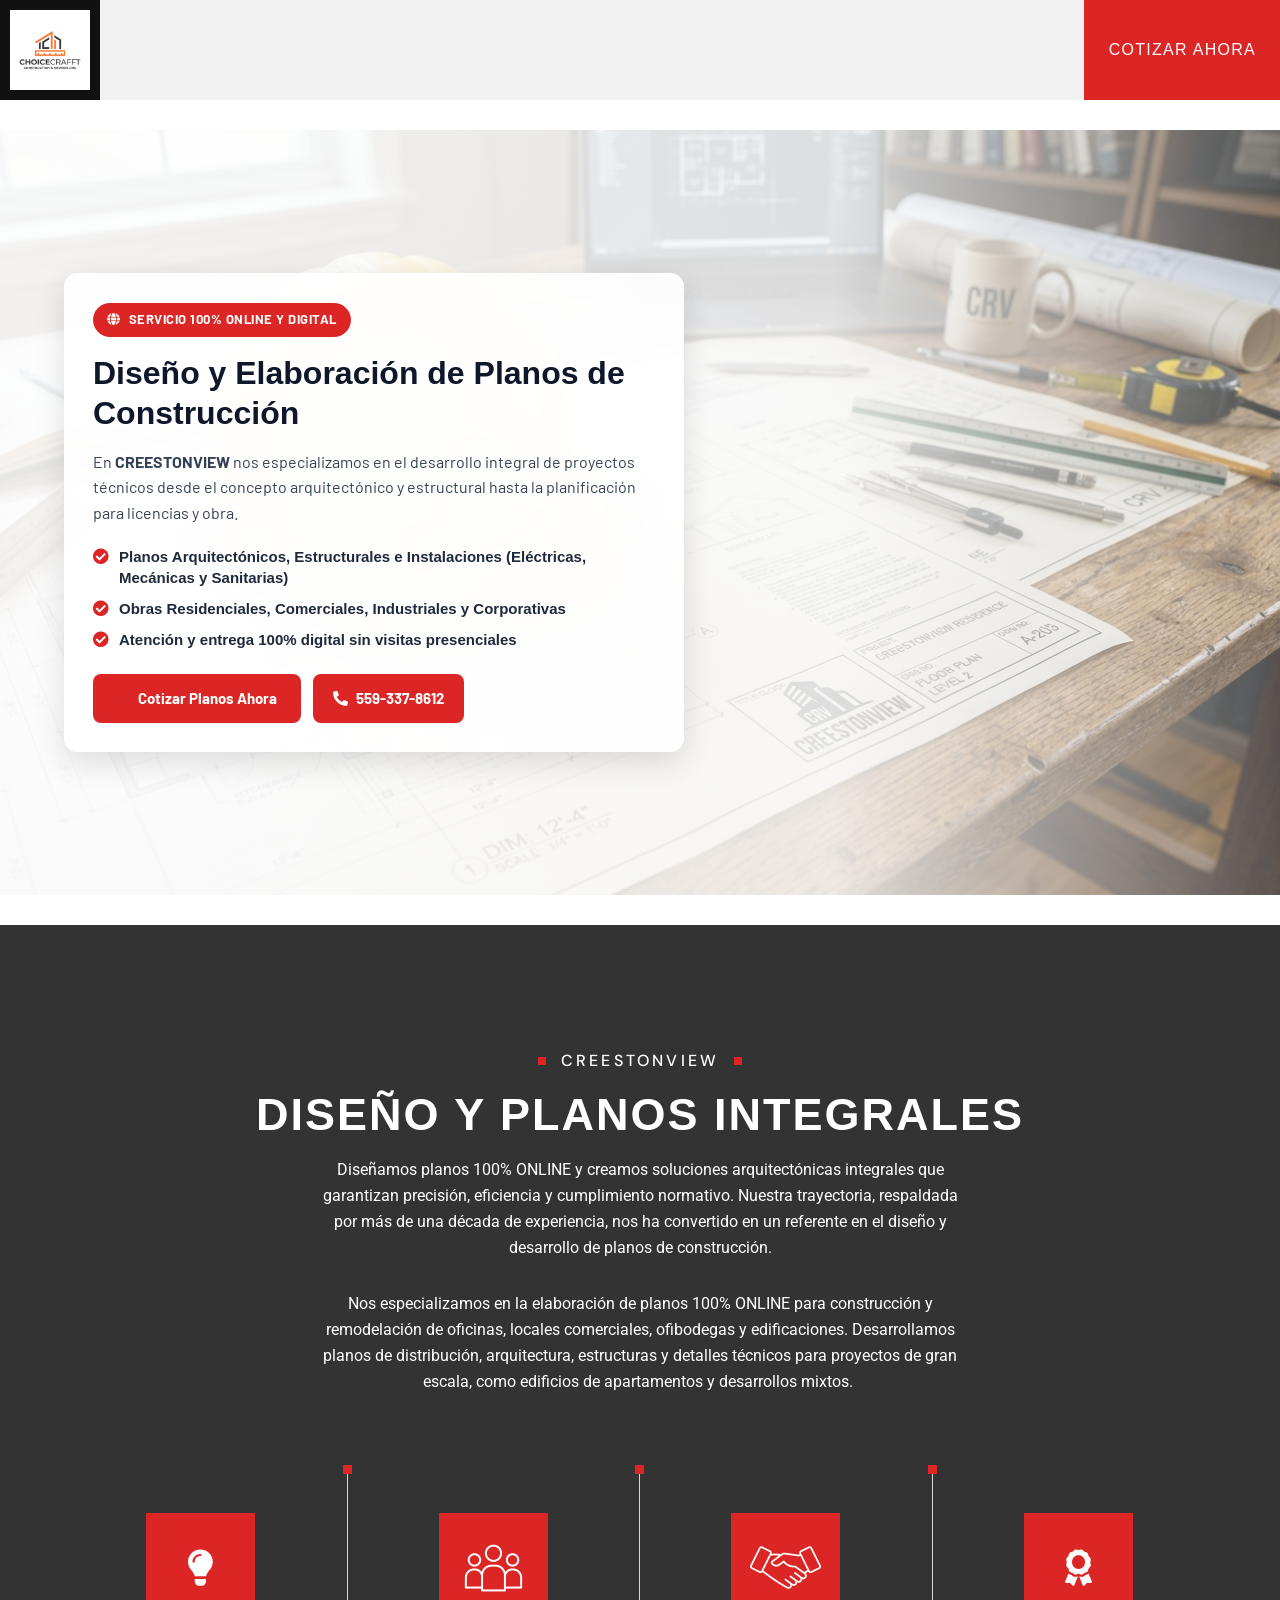
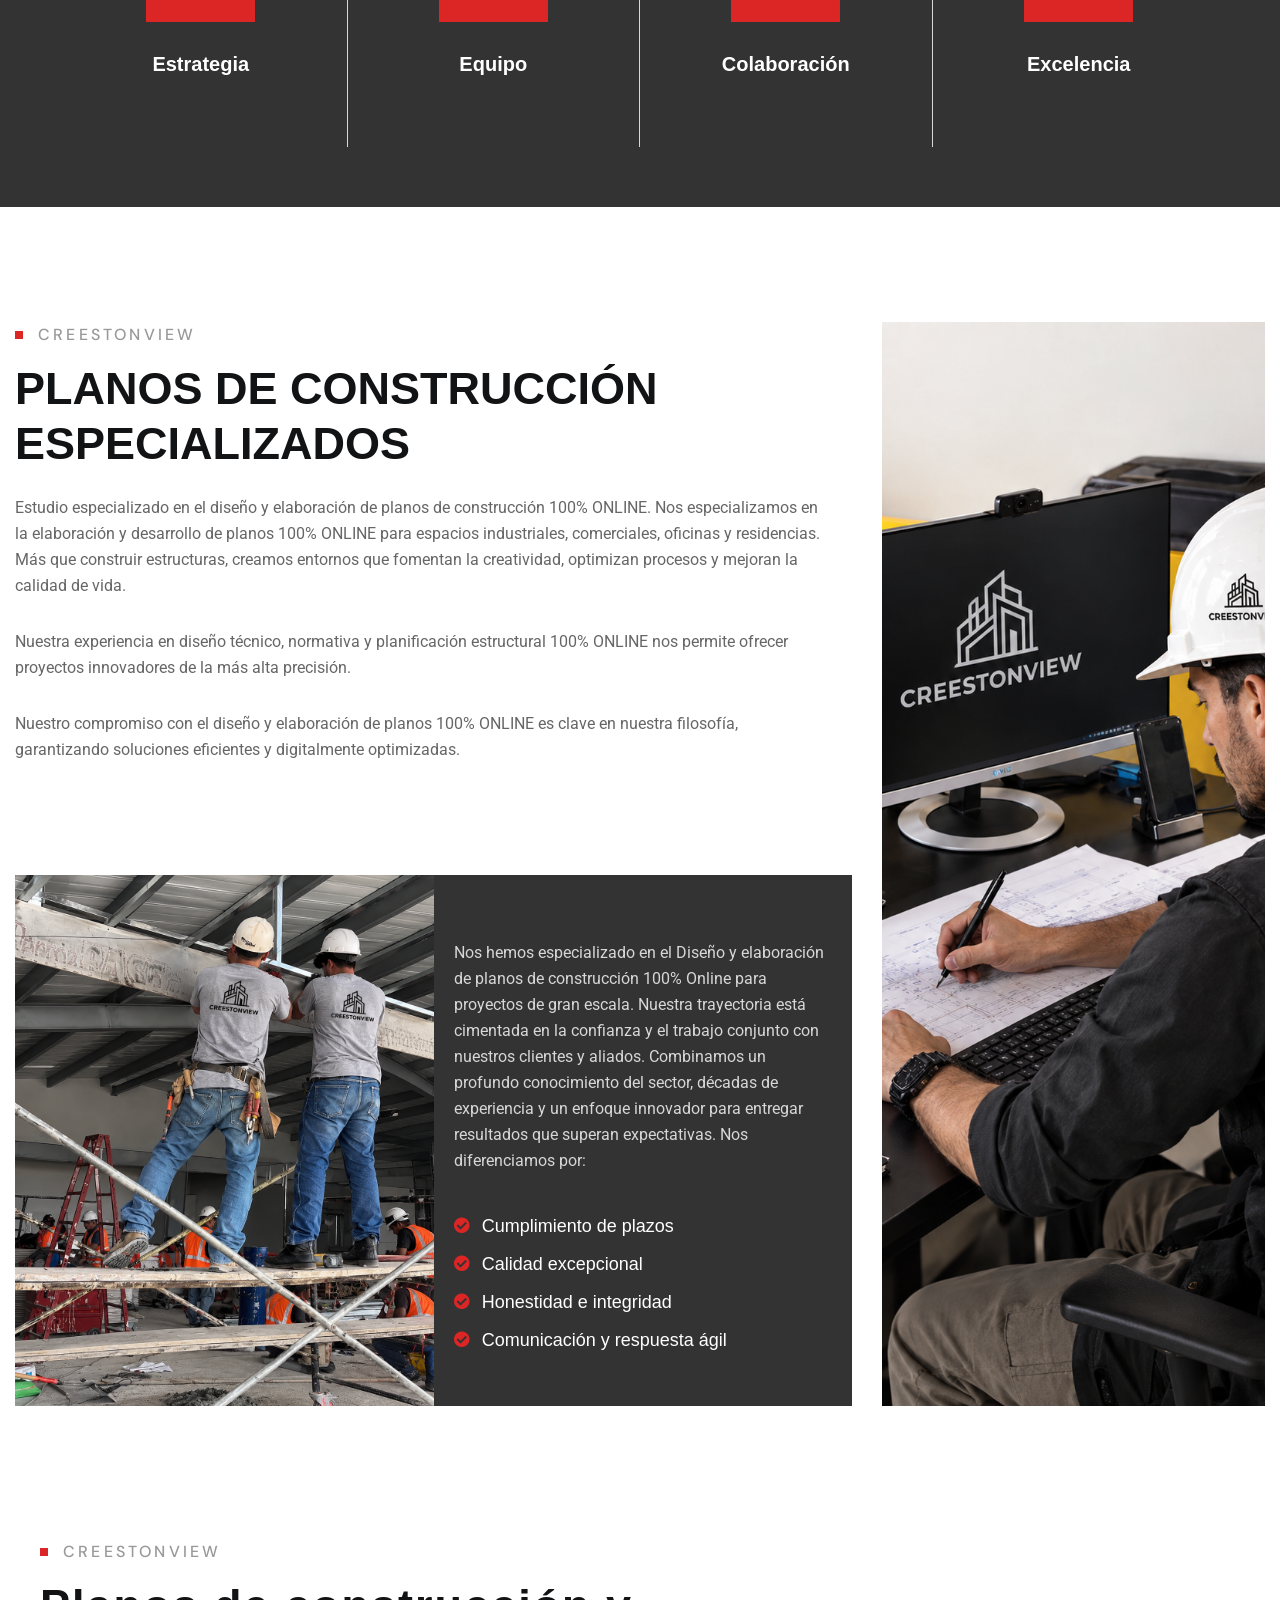
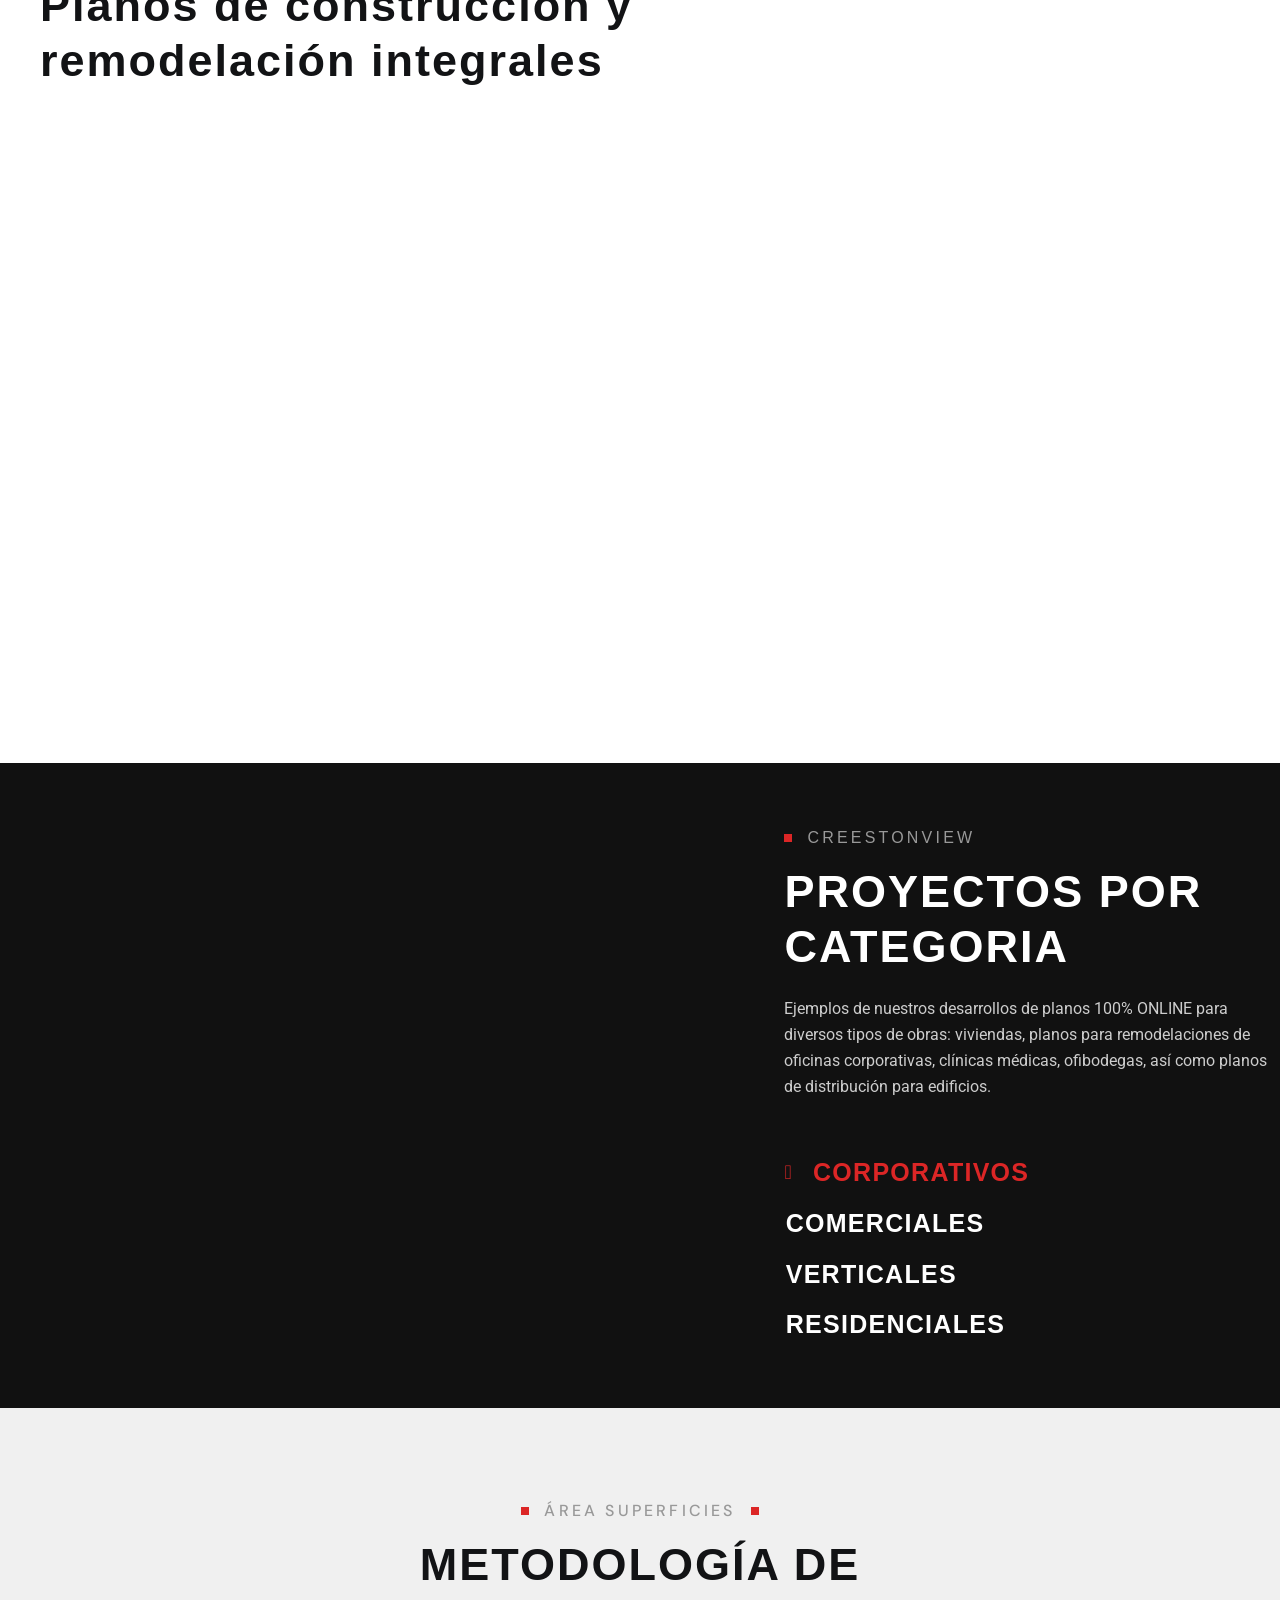
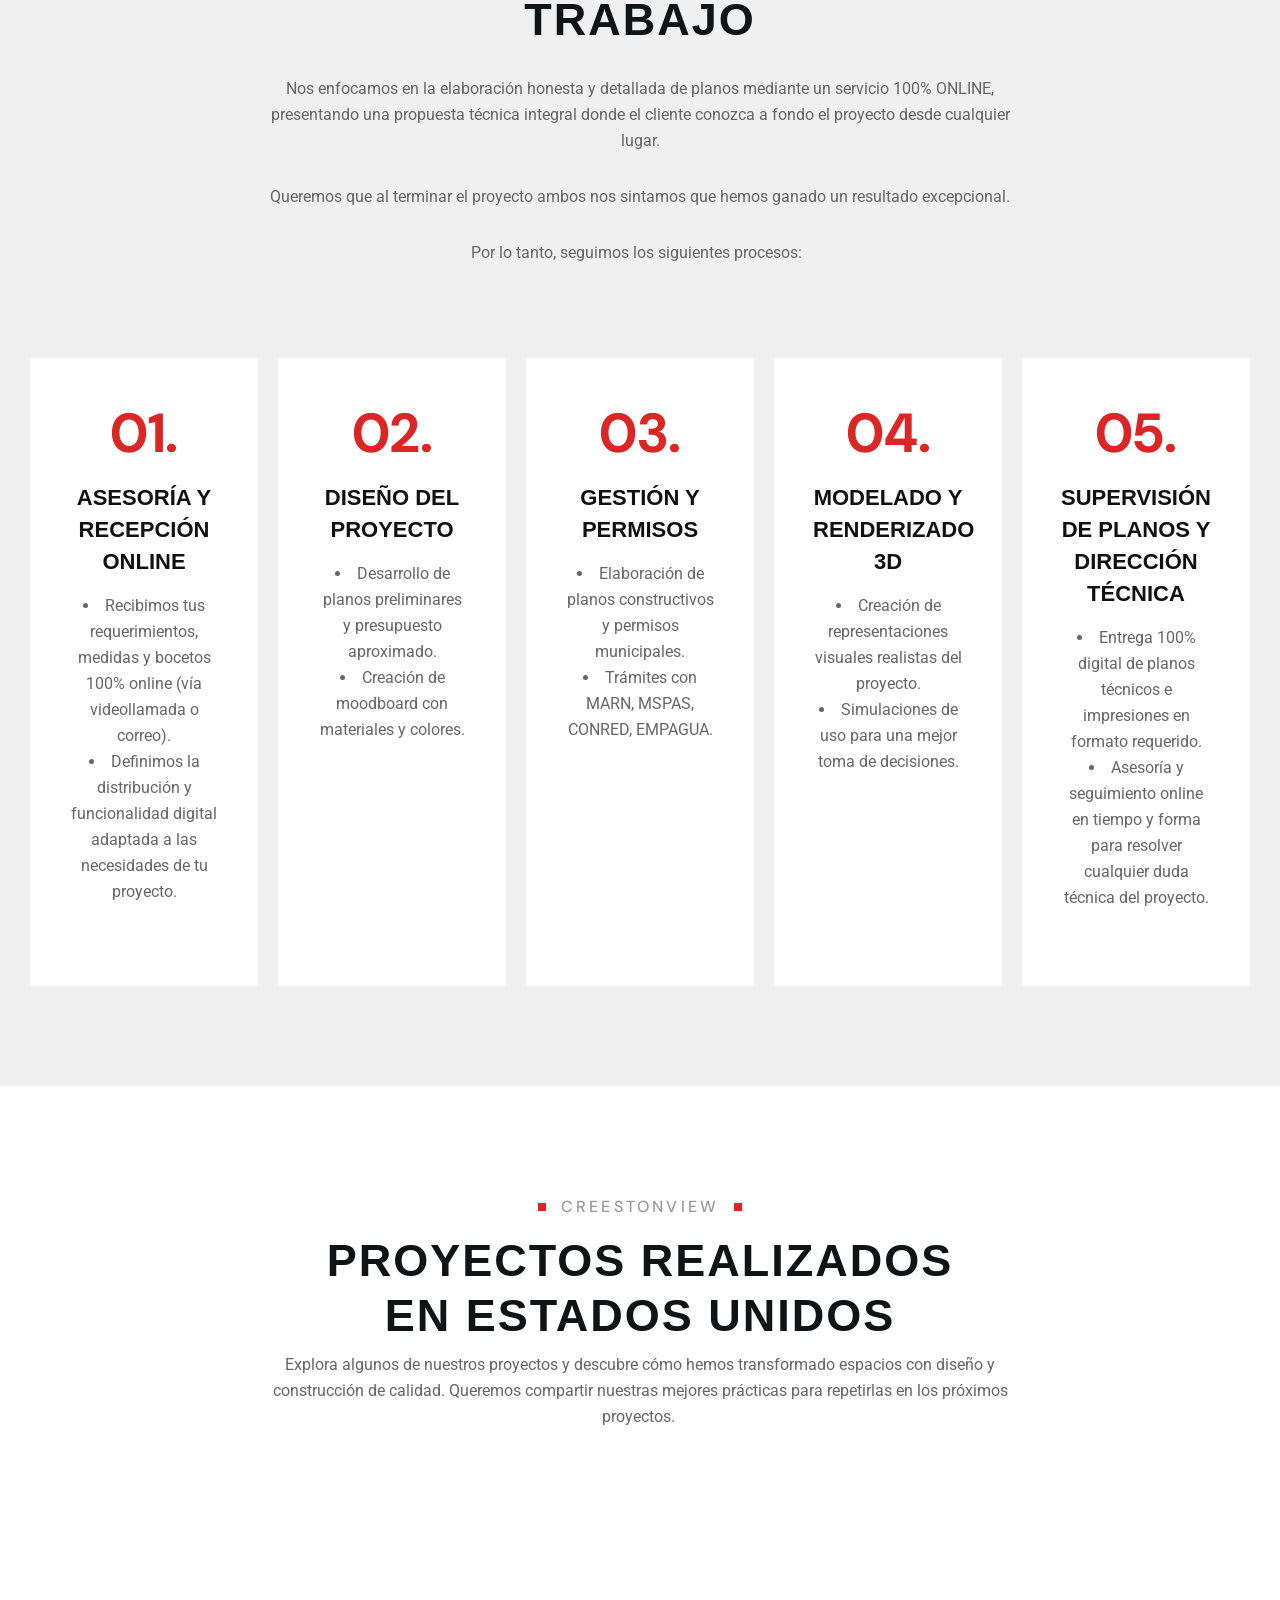
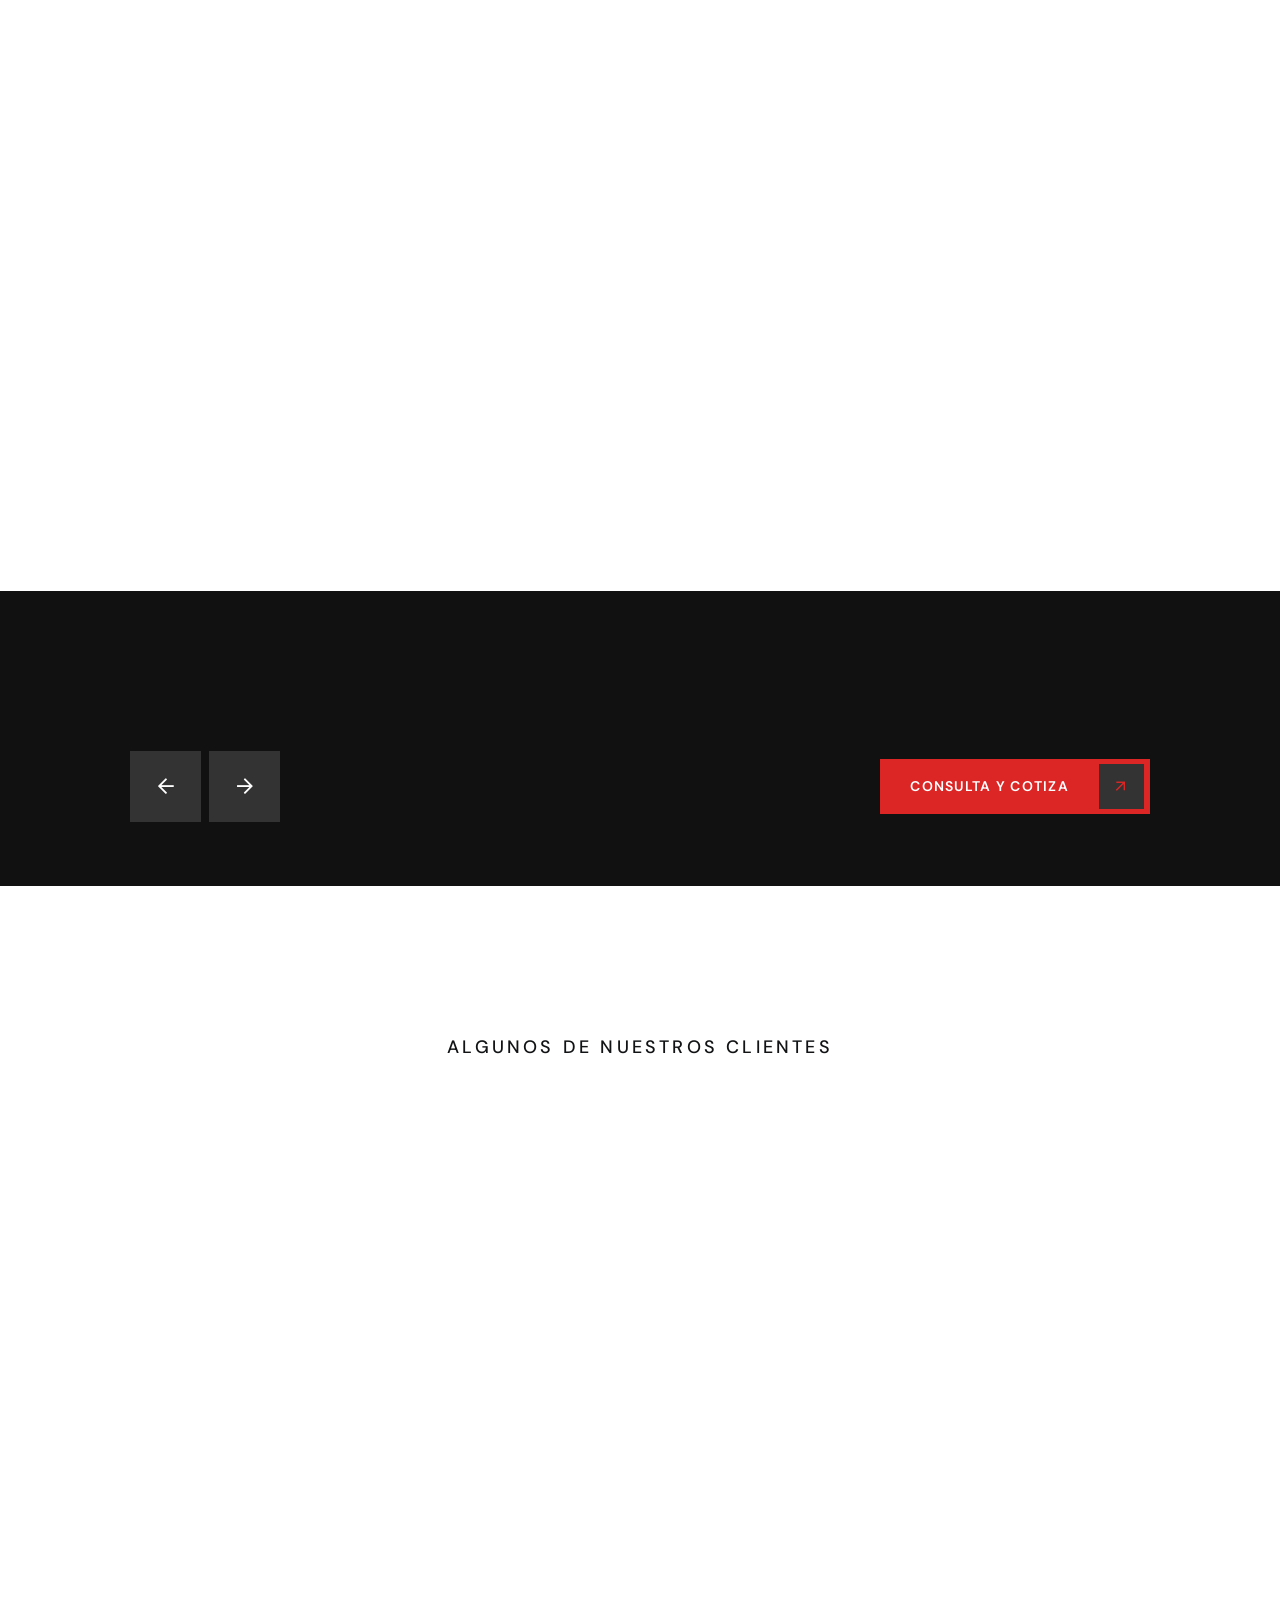
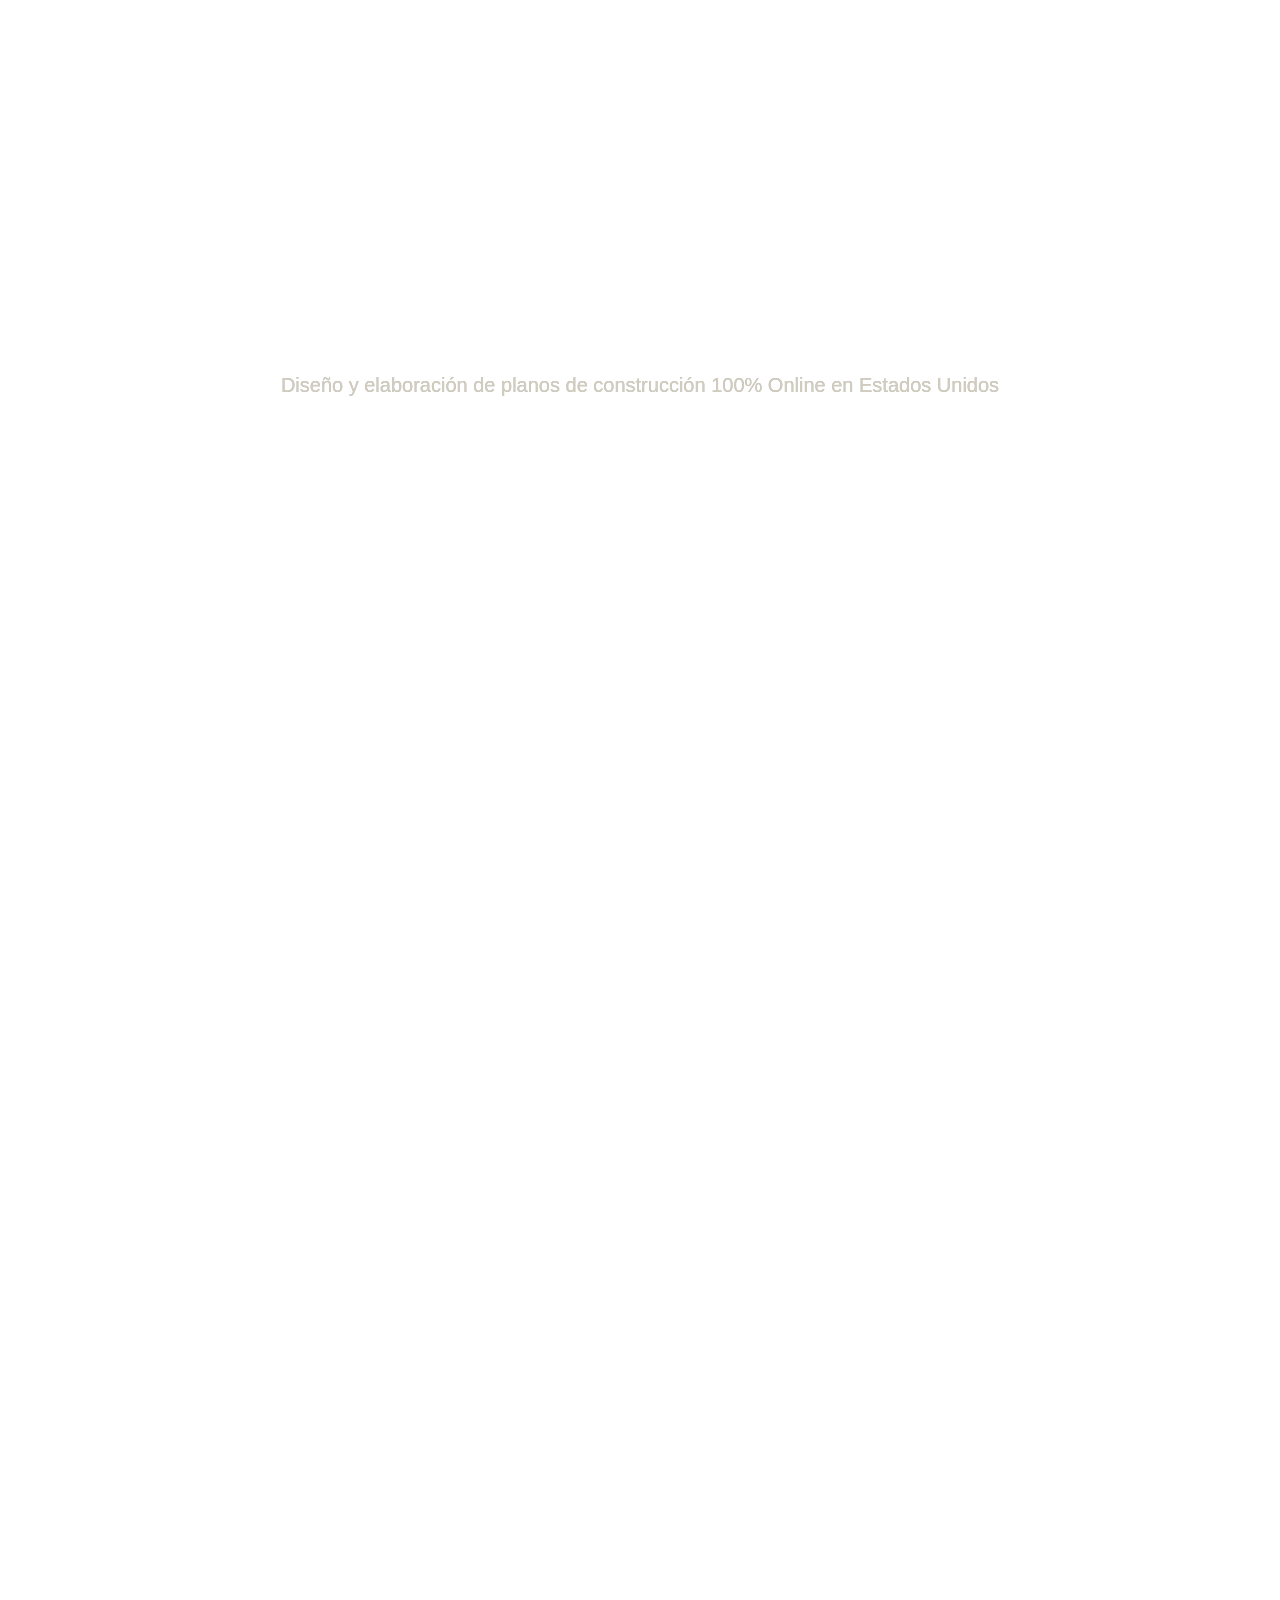
==== commit 23c47e67: "Redesign hero section with dedicated mobile image showcase card featuring CREESTONVIEW logo, 100% On" ====
--- a/index.html
+++ b/index.html
@@ -3577,98 +3577,284 @@
                                             data-id="0ae2115" data-element_type="container" data-e-type="container">
                                             <div class="e-con-inner">
 
-                                                <section class="custom-hero">
-                                                    <div class="custom-hero-bg"
-                                                        style="background-image: url('assets/img/planos_construccion.jpg?v=2026');">
-                                                    </div>
-                                                    <div class="custom-hero-overlay"></div>
-                                                    <div class="custom-hero-content">
-                                                        <p class="hero-text">En CREESTONVIEW, nos especializamos en el diseño, desarrollo y elaboración de planos de construcción 100% ONLINE para todo tipo de obras y edificaciones. Desarrollamos proyectos técnicos integrales 100% digitales desde el concepto arquitectónico y estructural hasta la planificación técnica para licencias y proyectos de obra.<br><br>
-                                                            Planos arquitectónicos, estructurales e instalaciones (eléctricas, mecánicas y sanitarias) 100% Online.<br>
-                                                            Diseño y elaboración de planos 100% Online para obras residenciales, comerciales, industriales y corporativas.</p>
-                                                    </div>
-
-                                                </section>
-                                                <style>
-                                                    .custom-hero {
-                                                        position: relative;
-                                                        width: 100%;
-                                                        min-height: 80vh;
-                                                        display: flex;
-                                                        align-items: center;
-                                                        background-color: #f4f4f4;
-                                                        overflow: hidden;
-                                                        margin-top: 0;
-                                                    }
-
-                                                    .custom-hero-bg {
-                                                        position: absolute;
-                                                        top: 0;
-                                                        right: 0;
-                                                        bottom: 60px;
-                                                        left: 0;
-                                                        background-size: cover;
-                                                        background-position: center;
-                                                        background-image: url('assets/img/planos_construccion.jpg?v=2026');
-                                                        opacity: 0.8;
-                                                    }
-
-                                                    .custom-hero-overlay {
-                                                        position: absolute;
-                                                        top: 0;
-                                                        left: 0;
-                                                        right: 0;
-                                                        bottom: 60px;
-                                                        background: linear-gradient(to right, rgba(255, 255, 255, 0.95) 0%, rgba(255, 255, 255, 0.8) 40%, rgba(255, 255, 255, 0) 80%);
-                                                    }
-
-                                                    .custom-hero-content {
-                                                        position: relative;
-                                                        z-index: 2;
-                                                        max-width: 600px;
-                                                        padding: 40px;
-                                                        margin-left: 10%;
-                                                    }
-
-                                                    .hero-text {
-                                                        font-size: 1.25rem;
-                                                        line-height: 1.8;
-                                                        color: #111;
-                                                        font-weight: 500;
-                                                    }
-
-
-
-                                                    @media (max-width: 768px) {
-                                                        .custom-hero-content {
-                                                            margin-left: 20px;
-                                                            margin-right: 20px;
-                                                            background: rgba(255, 255, 255, 0.9);
-                                                            padding: 20px;
-                                                            border-radius: 8px;
-                                                        }
-                                                    }
                                                 
-/* Override images in Planos de construcción especializados section */
-.elementor-element.elementor-element-3661d9c > .elementor-widget-wrap,
-.elementor-element.elementor-element-3661d9c > .elementor-motion-effects-container > .elementor-motion-effects-layer {
-    background-image: url('assets/img/andamios.png') !important;
-    background-position: center center !important;
-    background-size: cover !important;
-}
-.elementor-element.elementor-element-89699b0 > .elementor-widget-wrap,
-.elementor-element.elementor-element-89699b0 > .elementor-motion-effects-container > .elementor-motion-effects-layer {
-    background-image: url('assets/img/oficinista.png') !important;
-    background-position: center center !important;
-    background-size: cover !important;
-}
-
+<section class="custom-hero">
+    <div class="custom-hero-bg"></div>
+    <div class="custom-hero-overlay"></div>
+    <div class="custom-hero-container">
+        <!-- Mobile Image Banner Showcase -->
+        <div class="custom-hero-mobile-image">
+            <img src="assets/img/planos_construccion.jpg?v=2026" alt="Planos de construccion CREESTONVIEW" />
+            <div class="mobile-image-badge">100% ONLINE</div>
+        </div>
+
+        <!-- Hero Content Card -->
+        <div class="custom-hero-content">
+            <span class="hero-online-pill">
+                <i class="fas fa-globe"></i> SERVICIO 100% ONLINE Y DIGITAL
+            </span>
+            <h1 class="hero-main-title">Diseño y Elaboración de Planos de Construcción</h1>
+            <p class="hero-description">
+                En <strong>CREESTONVIEW</strong> nos especializamos en el desarrollo integral de proyectos técnicos desde el concepto arquitectónico y estructural hasta la planificación para licencias y obra.
+            </p>
+            <ul class="hero-features-list">
+                <li><i class="fas fa-check-circle"></i> Planos Arquitectónicos, Estructurales e Instalaciones (Eléctricas, Mecánicas y Sanitarias)</li>
+                <li><i class="fas fa-check-circle"></i> Obras Residenciales, Comerciales, Industriales y Corporativas</li>
+                <li><i class="fas fa-check-circle"></i> Atención y entrega 100% digital sin visitas presenciales</li>
+            </ul>
+            <div class="hero-action-buttons">
+                <a href="https://wa.me/15593378612" target="_blank" class="hero-btn-primary">
+                    <i class="fab fa-whatsapp"></i> Cotizar Planos Ahora
+                </a>
+                <a href="tel:5593378612" class="hero-btn-secondary">
+                    <i class="fas fa-phone-alt"></i> 559-337-8612
+                </a>
+            </div>
+        </div>
+    </div>
+</section>
+
+<style id="creestonview-responsive-hero-style">
+.custom-hero {
+    position: relative;
+    width: 100%;
+    min-height: 85vh;
+    display: flex;
+    align-items: center;
+    background-color: #0f172a;
+    overflow: hidden;
+    padding: 40px 0;
+}
 
 .custom-hero-bg {
+    position: absolute;
+    top: 0;
+    right: 0;
+    bottom: 0;
+    left: 0;
+    background-size: cover;
+    background-position: center right;
     background-image: url('assets/img/planos_construccion.jpg?v=2026') !important;
-}
-
+    opacity: 0.95;
+    z-index: 1;
+}
+
+.custom-hero-overlay {
+    position: absolute;
+    top: 0;
+    left: 0;
+    right: 0;
+    bottom: 0;
+    background: linear-gradient(to right, rgba(15, 23, 42, 0.92) 0%, rgba(15, 23, 42, 0.75) 55%, rgba(15, 23, 42, 0.1) 100%);
+    z-index: 2;
+}
+
+.custom-hero-container {
+    position: relative;
+    z-index: 3;
+    max-width: 1200px;
+    margin: 0 auto;
+    padding: 0 24px;
+    width: 100%;
+}
+
+.custom-hero-mobile-image {
+    display: none;
+}
+
+.custom-hero-content {
+    max-width: 620px;
+    background: rgba(255, 255, 255, 0.96);
+    padding: 36px 40px;
+    border-radius: 16px;
+    box-shadow: 0 20px 40px rgba(0, 0, 0, 0.25);
+    backdrop-filter: blur(10px);
+    border: 1px solid rgba(255, 255, 255, 0.4);
+}
+
+.hero-online-pill {
+    display: inline-flex;
+    align-items: center;
+    gap: 8px;
+    background: #dc2626;
+    color: #ffffff;
+    font-size: 13px;
+    font-weight: 700;
+    padding: 6px 14px;
+    border-radius: 50px;
+    margin-bottom: 16px;
+    letter-spacing: 0.5px;
+    text-transform: uppercase;
+}
+
+.hero-main-title {
+    font-size: 32px;
+    line-height: 1.25;
+    font-weight: 800;
+    color: #0f172a;
+    margin: 0 0 16px 0;
+}
+
+.hero-description {
+    font-size: 16px;
+    line-height: 1.6;
+    color: #334155;
+    margin-bottom: 20px;
+}
+
+.hero-features-list {
+    list-style: none;
+    padding: 0;
+    margin: 0 0 24px 0;
+}
+
+.hero-features-list li {
+    display: flex;
+    align-items: flex-start;
+    gap: 10px;
+    font-size: 15px;
+    font-weight: 600;
+    color: #1e293b;
+    margin-bottom: 10px;
+    line-height: 1.4;
+}
+
+.hero-features-list li i {
+    color: #dc2626;
+    font-size: 16px;
+    margin-top: 2px;
+    flex-shrink: 0;
+}
+
+.hero-action-buttons {
+    display: flex;
+    flex-wrap: wrap;
+    gap: 12px;
+}
+
+.hero-btn-primary {
+    display: inline-flex;
+    align-items: center;
+    gap: 8px;
+    background: #dc2626;
+    color: #ffffff !important;
+    font-weight: 700;
+    font-size: 15px;
+    padding: 12px 24px;
+    border-radius: 8px;
+    text-decoration: none !important;
+    transition: all 0.2s ease;
+    box-shadow: 0 4px 14px rgba(220, 38, 38, 0.4);
+}
+
+.hero-btn-primary:hover {
+    background: #b91c1c;
+    transform: translateY(-2px);
+}
+
+.hero-btn-secondary {
+    display: inline-flex;
+    align-items: center;
+    gap: 8px;
+    background: #0f172a;
+    color: #ffffff !important;
+    font-weight: 700;
+    font-size: 15px;
+    padding: 12px 20px;
+    border-radius: 8px;
+    text-decoration: none !important;
+    transition: all 0.2s ease;
+}
+
+.hero-btn-secondary:hover {
+    background: #1e293b;
+}
+
+/* MOBILE ADAPTATION - ATTRACIVE DESIGN */
+@media (max-width: 768px) {
+    .custom-hero {
+        min-height: auto;
+        padding: 16px 0 32px 0;
+        background: #0f172a;
+    }
+
+    .custom-hero-bg, .custom-hero-overlay {
+        display: none;
+    }
+
+    .custom-hero-container {
+        padding: 0 16px;
+    }
+
+    .custom-hero-mobile-image {
+        display: block;
+        position: relative;
+        width: 100%;
+        border-radius: 16px;
+        overflow: hidden;
+        margin-bottom: -24px;
+        z-index: 2;
+        box-shadow: 0 12px 28px rgba(0, 0, 0, 0.4);
+        border: 2px solid rgba(255, 255, 255, 0.15);
+    }
+
+    .custom-hero-mobile-image img {
+        width: 100%;
+        height: 240px;
+        object-fit: cover;
+        object-position: center;
+        display: block;
+    }
+
+    .mobile-image-badge {
+        position: absolute;
+        top: 12px;
+        right: 12px;
+        background: #dc2626;
+        color: #ffffff;
+        font-size: 12px;
+        font-weight: 800;
+        padding: 4px 10px;
+        border-radius: 20px;
+        box-shadow: 0 4px 10px rgba(0, 0, 0, 0.3);
+    }
+
+    .custom-hero-content {
+        max-width: 100%;
+        padding: 36px 20px 24px 20px;
+        border-radius: 16px;
+        background: #ffffff;
+        box-shadow: 0 10px 30px rgba(0, 0, 0, 0.2);
+    }
+
+    .hero-main-title {
+        font-size: 22px;
+        margin-bottom: 12px;
+    }
+
+    .hero-description {
+        font-size: 14px;
+        margin-bottom: 16px;
+    }
+
+    .hero-features-list li {
+        font-size: 13px;
+        margin-bottom: 8px;
+    }
+
+    .hero-action-buttons {
+        flex-direction: column;
+    }
+
+    .hero-btn-primary, .hero-btn-secondary {
+        justify-content: center;
+        width: 100%;
+        font-size: 14px;
+        padding: 12px 16px;
+    }
+}
 </style>
+
 
                                             </div>
                                         </div>
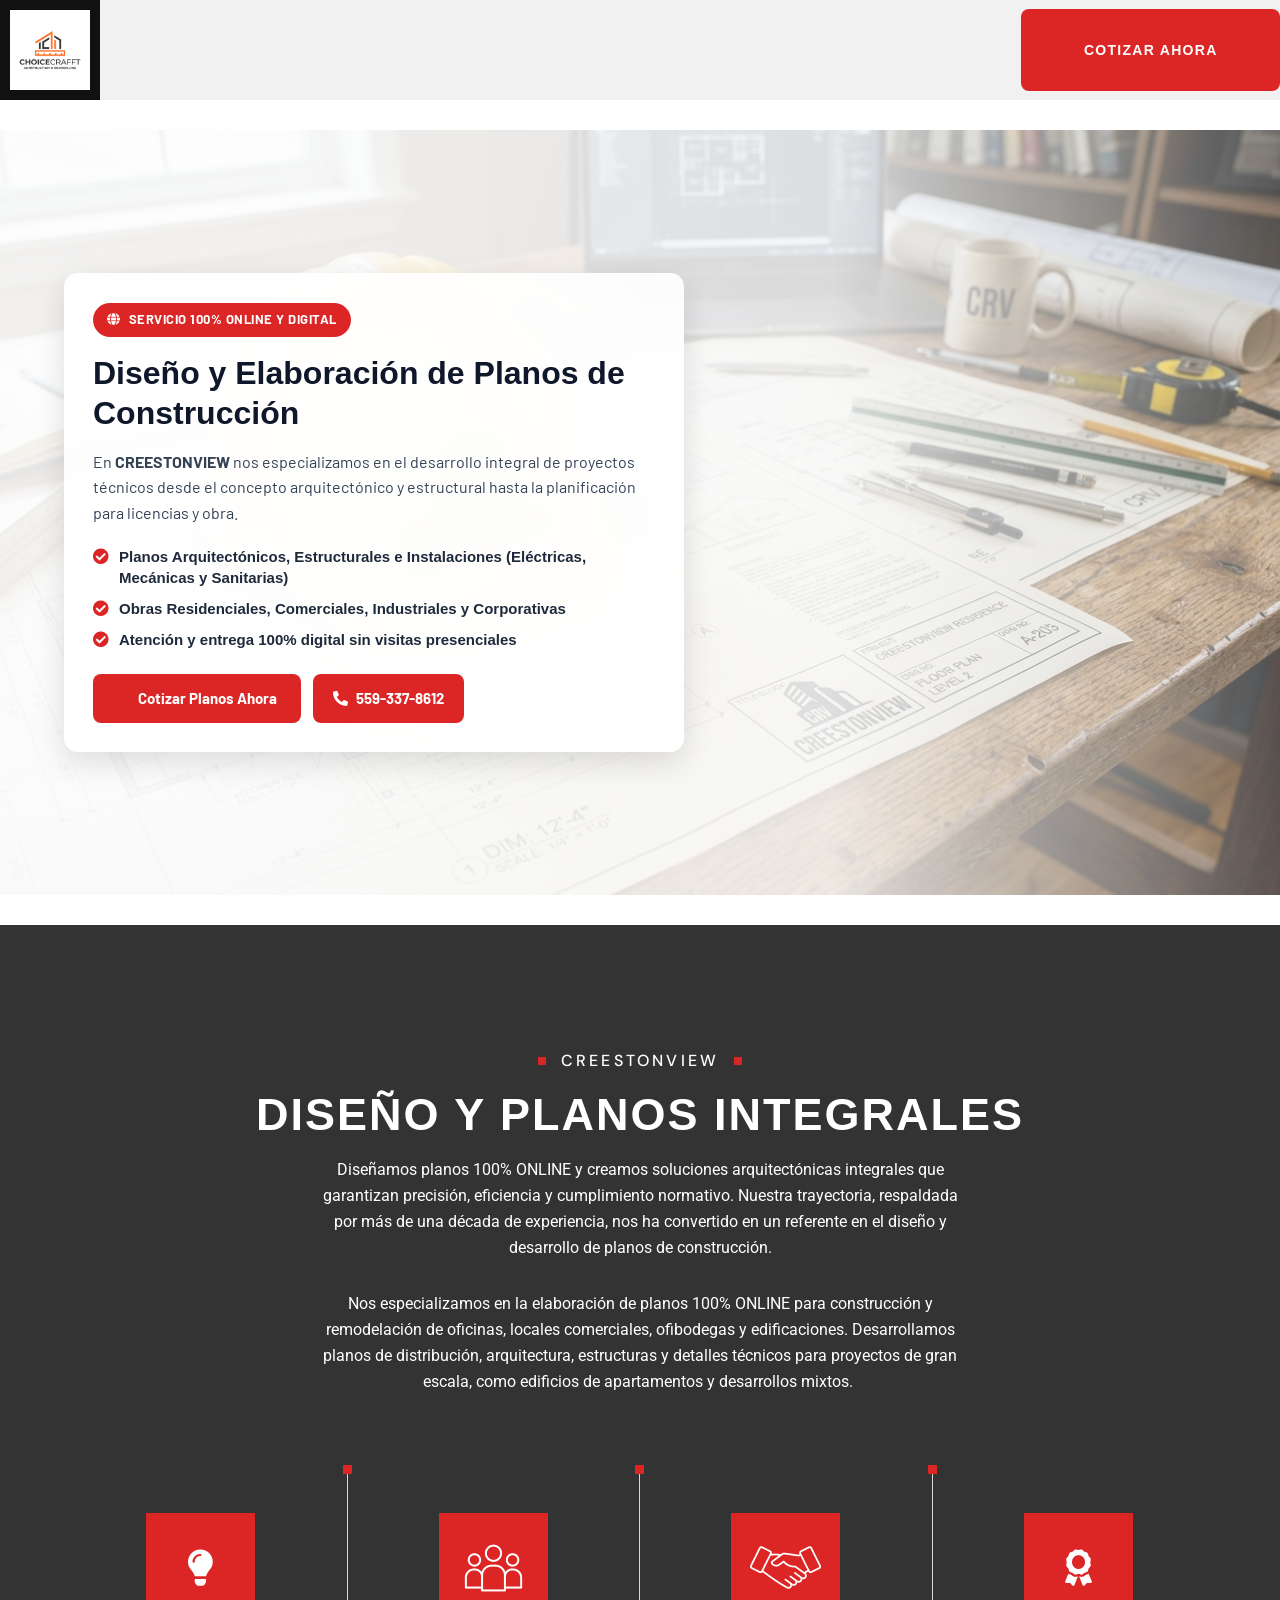
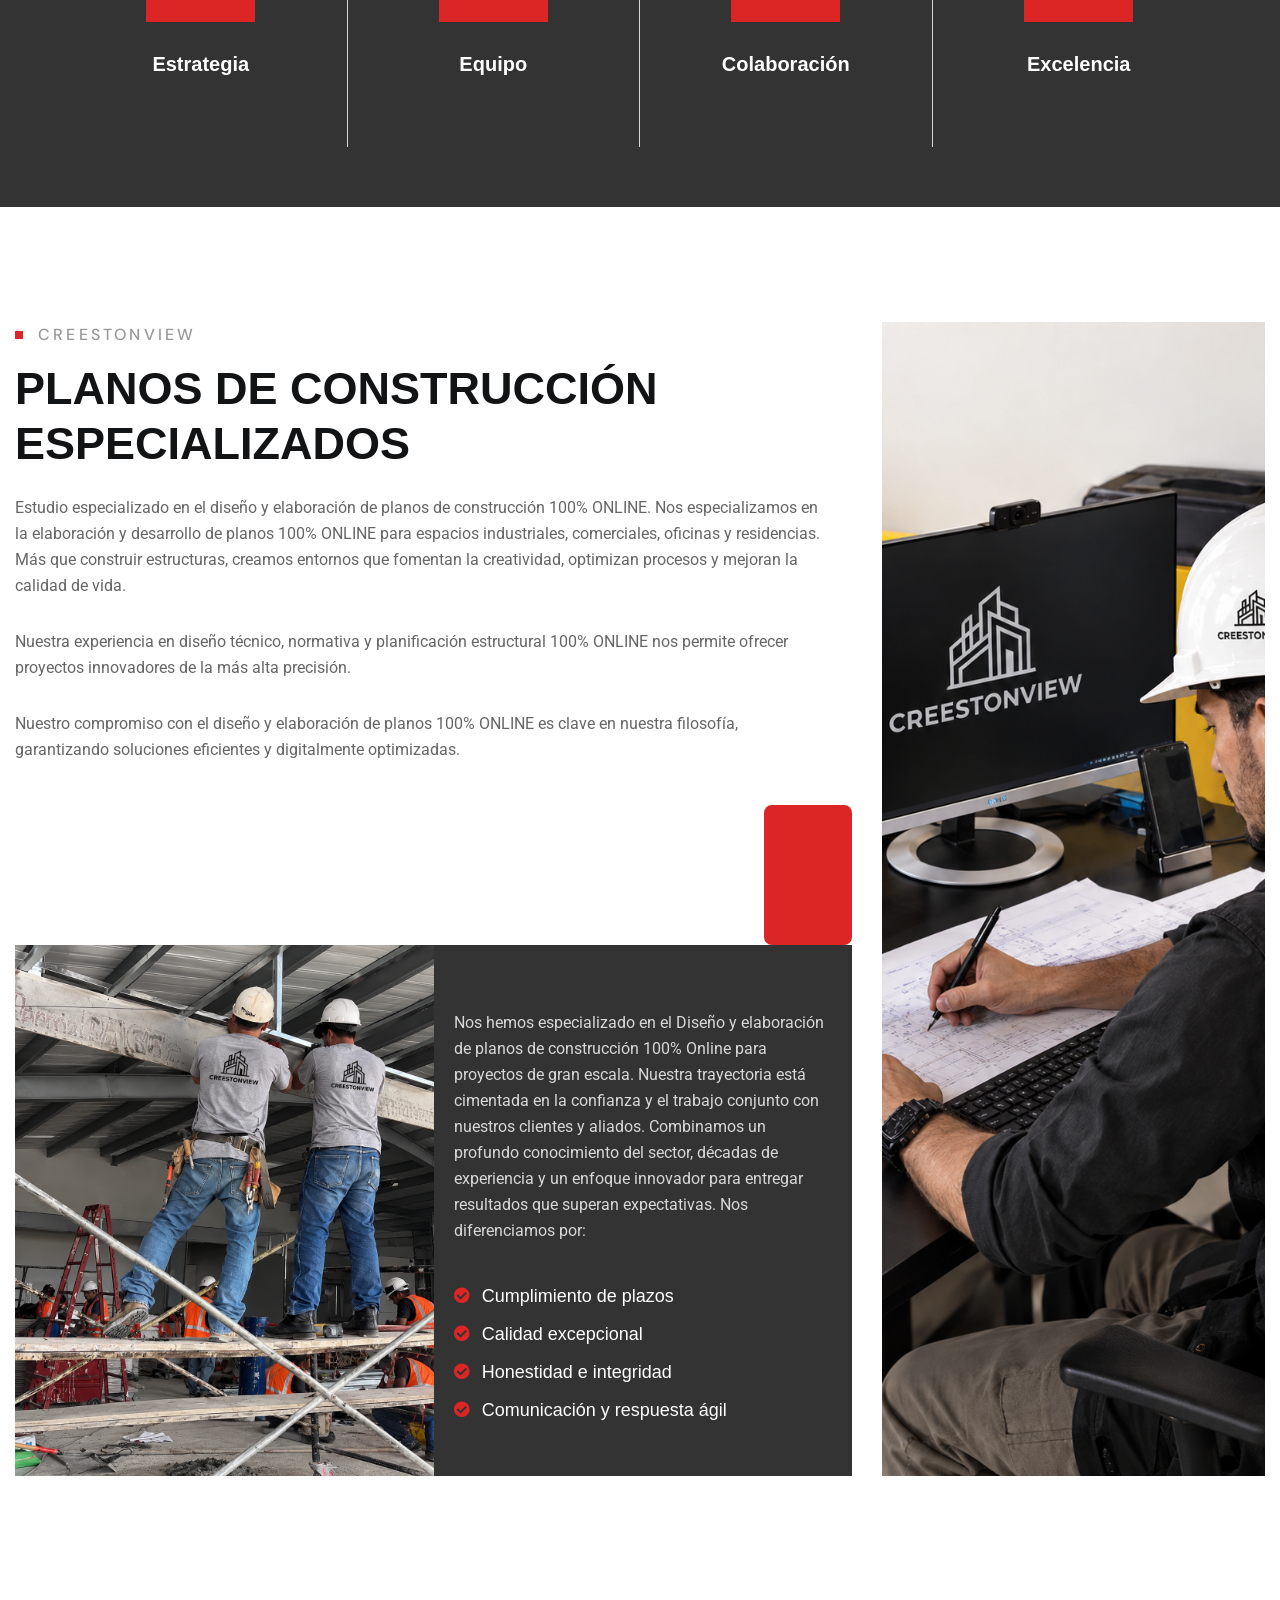
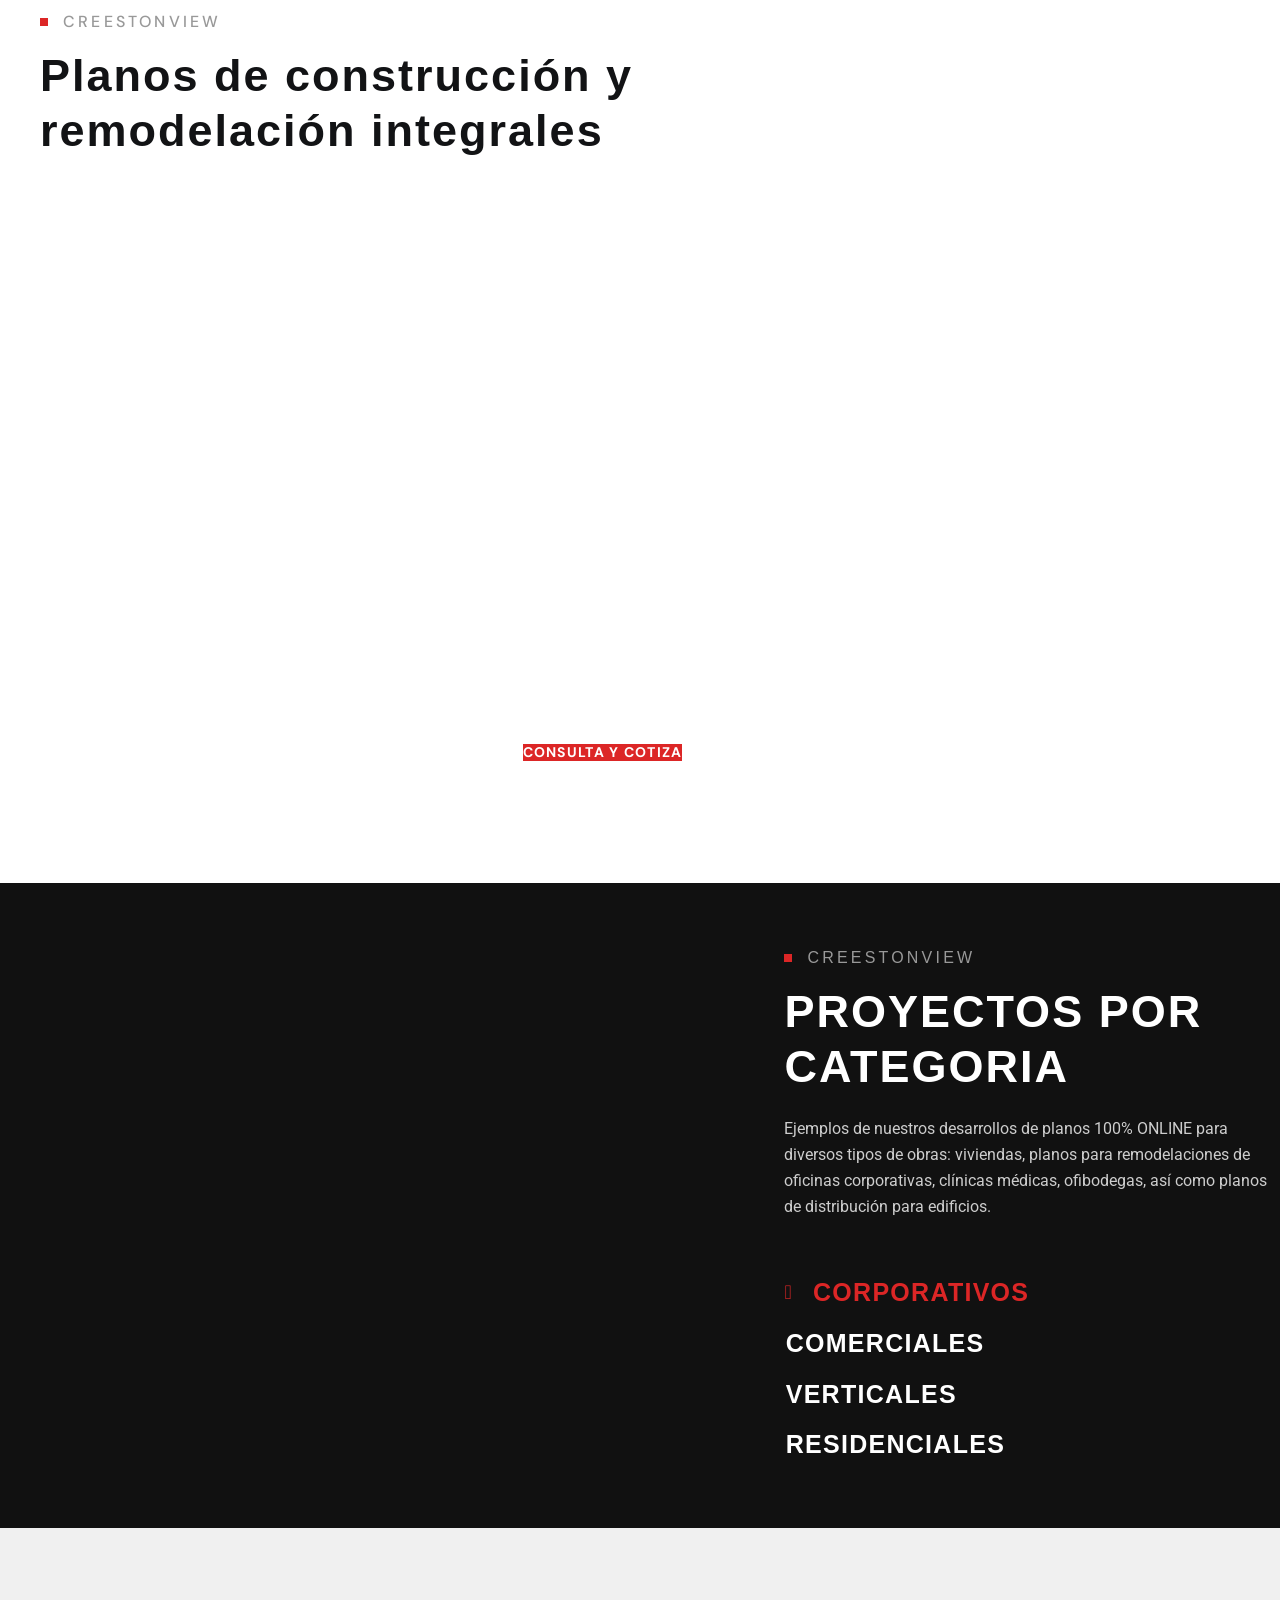
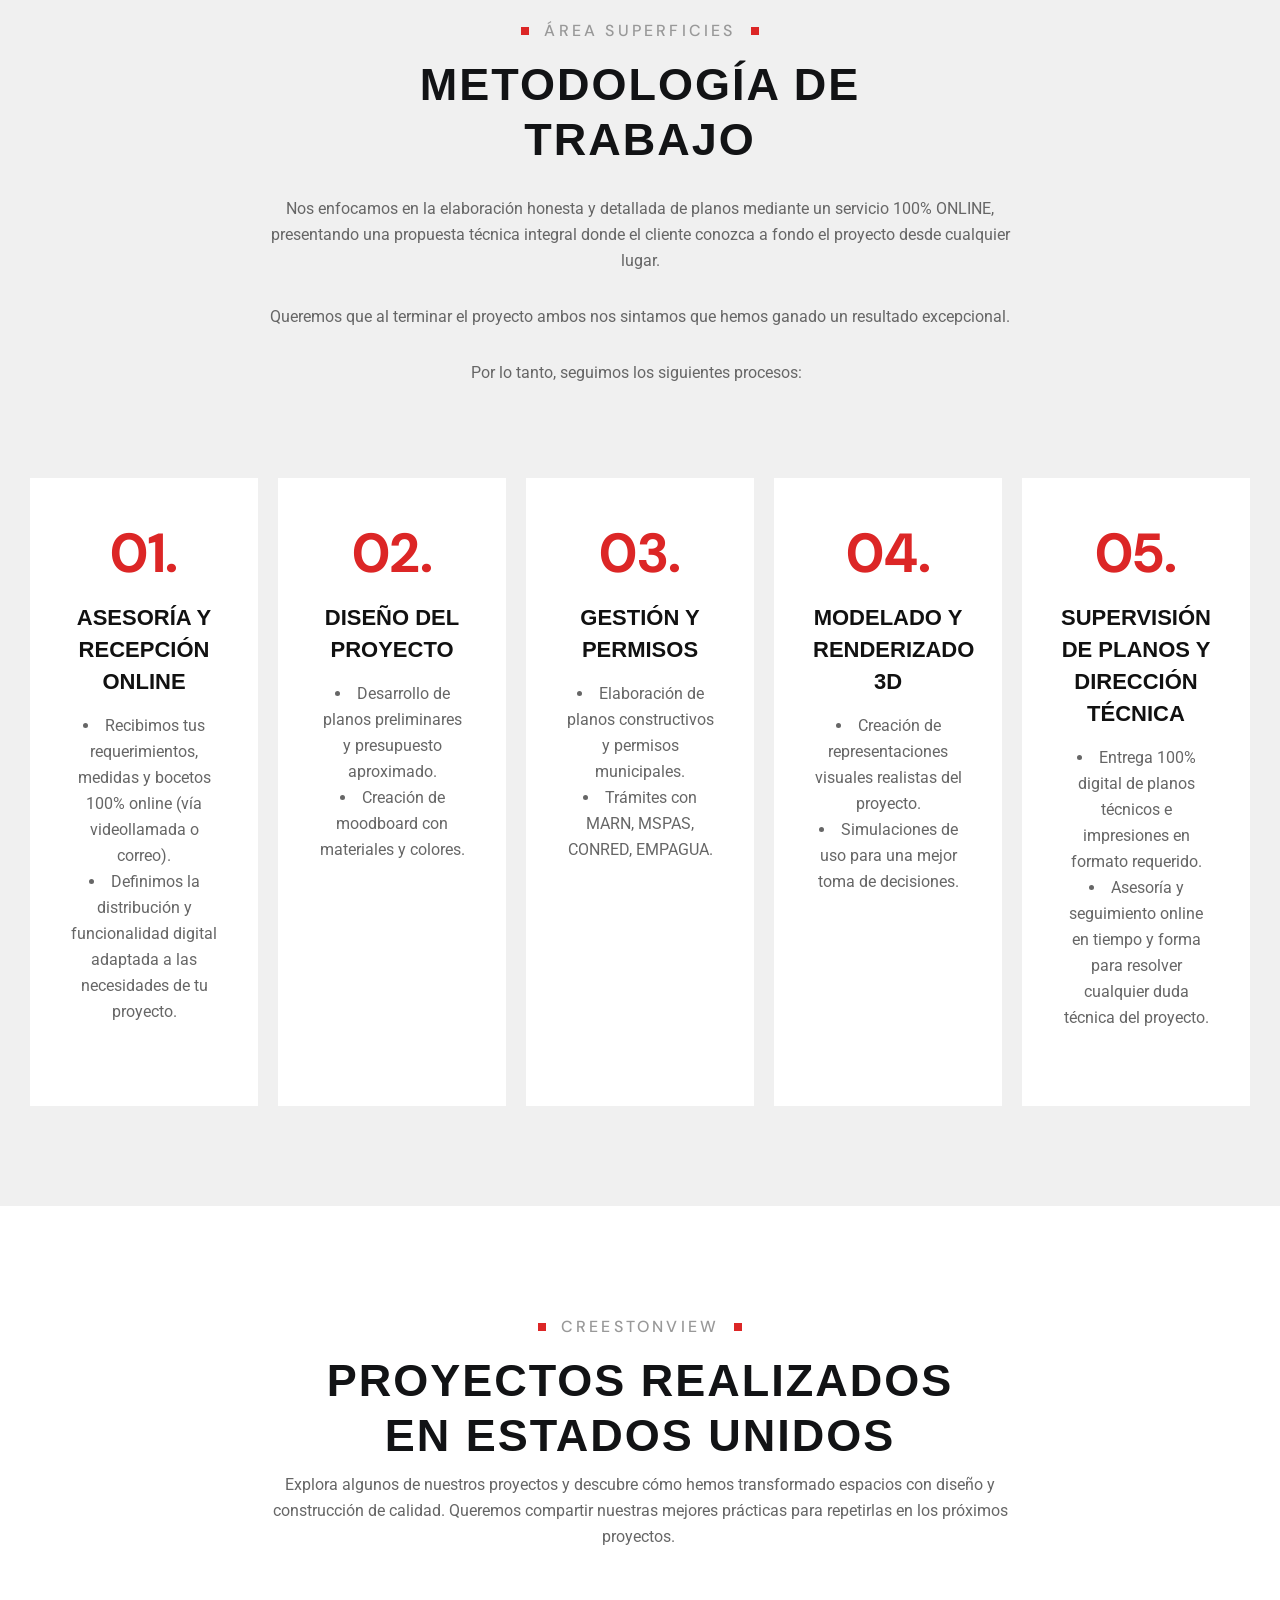
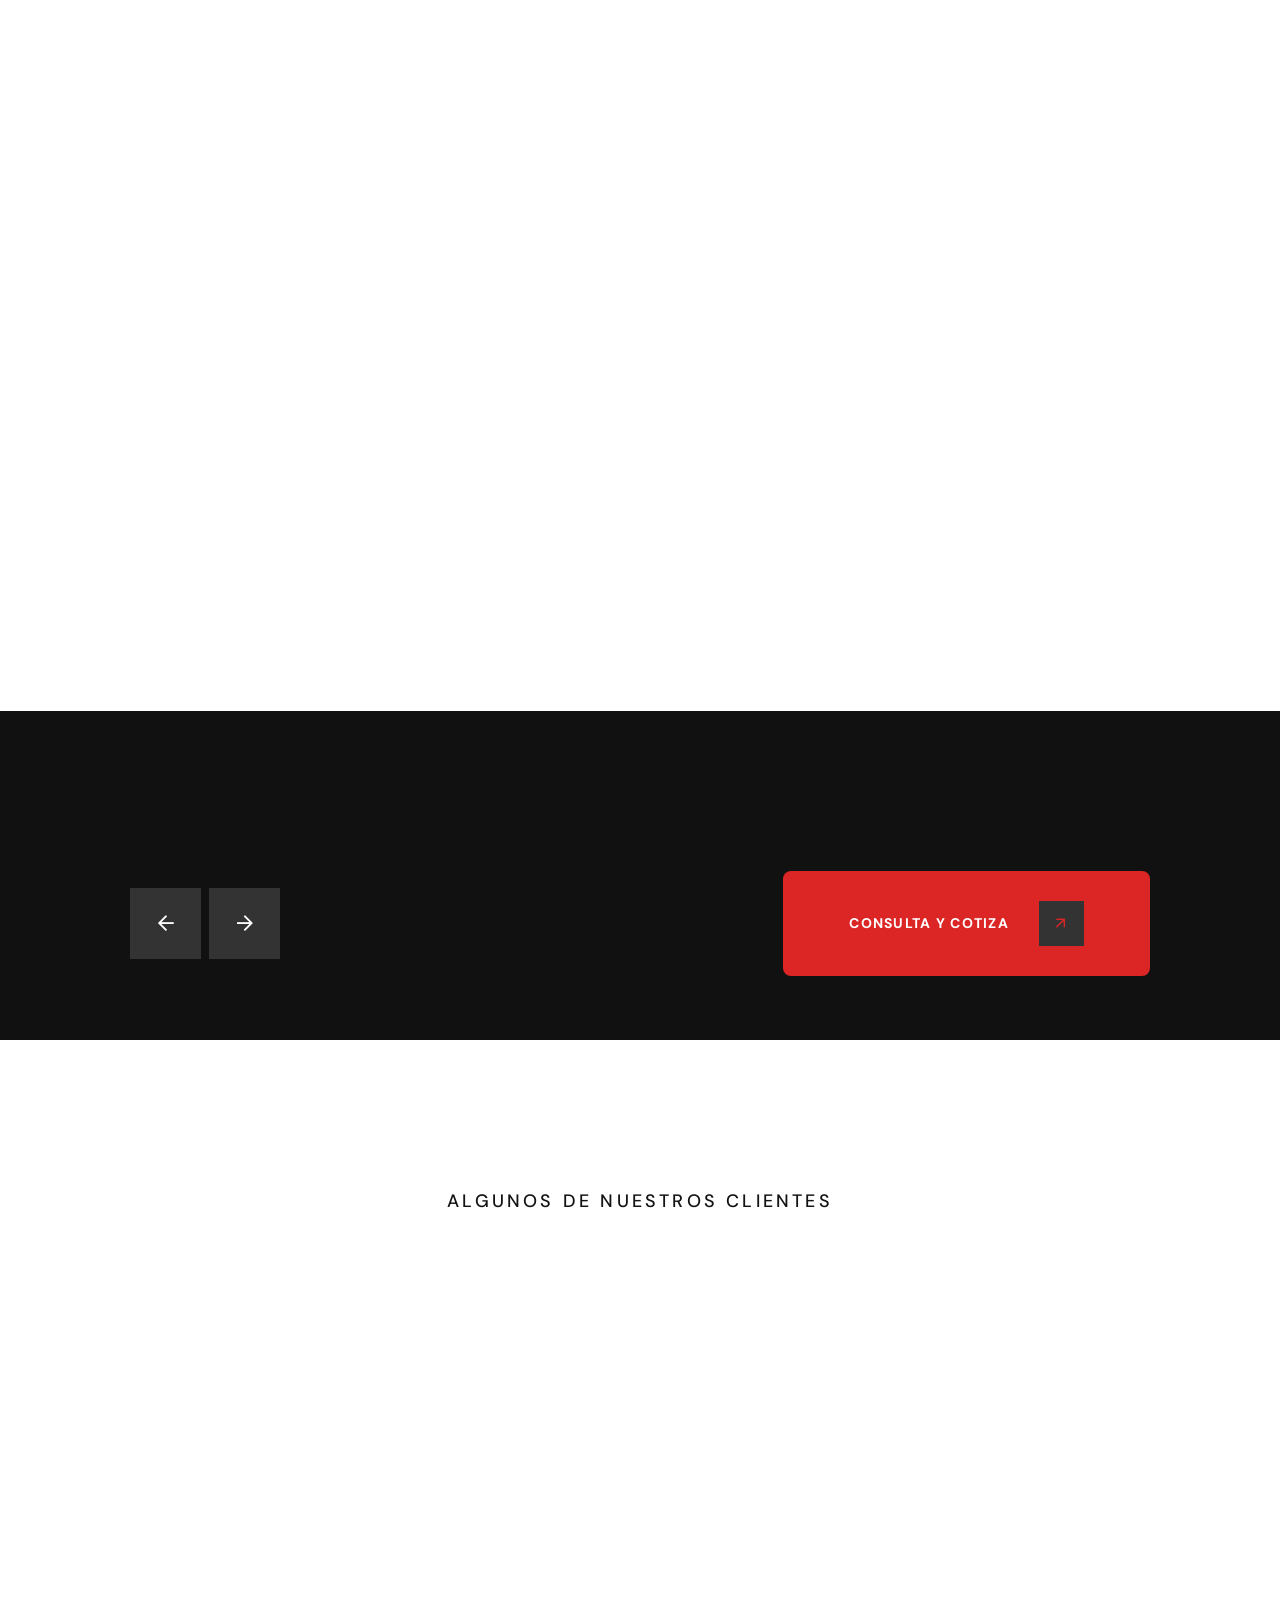
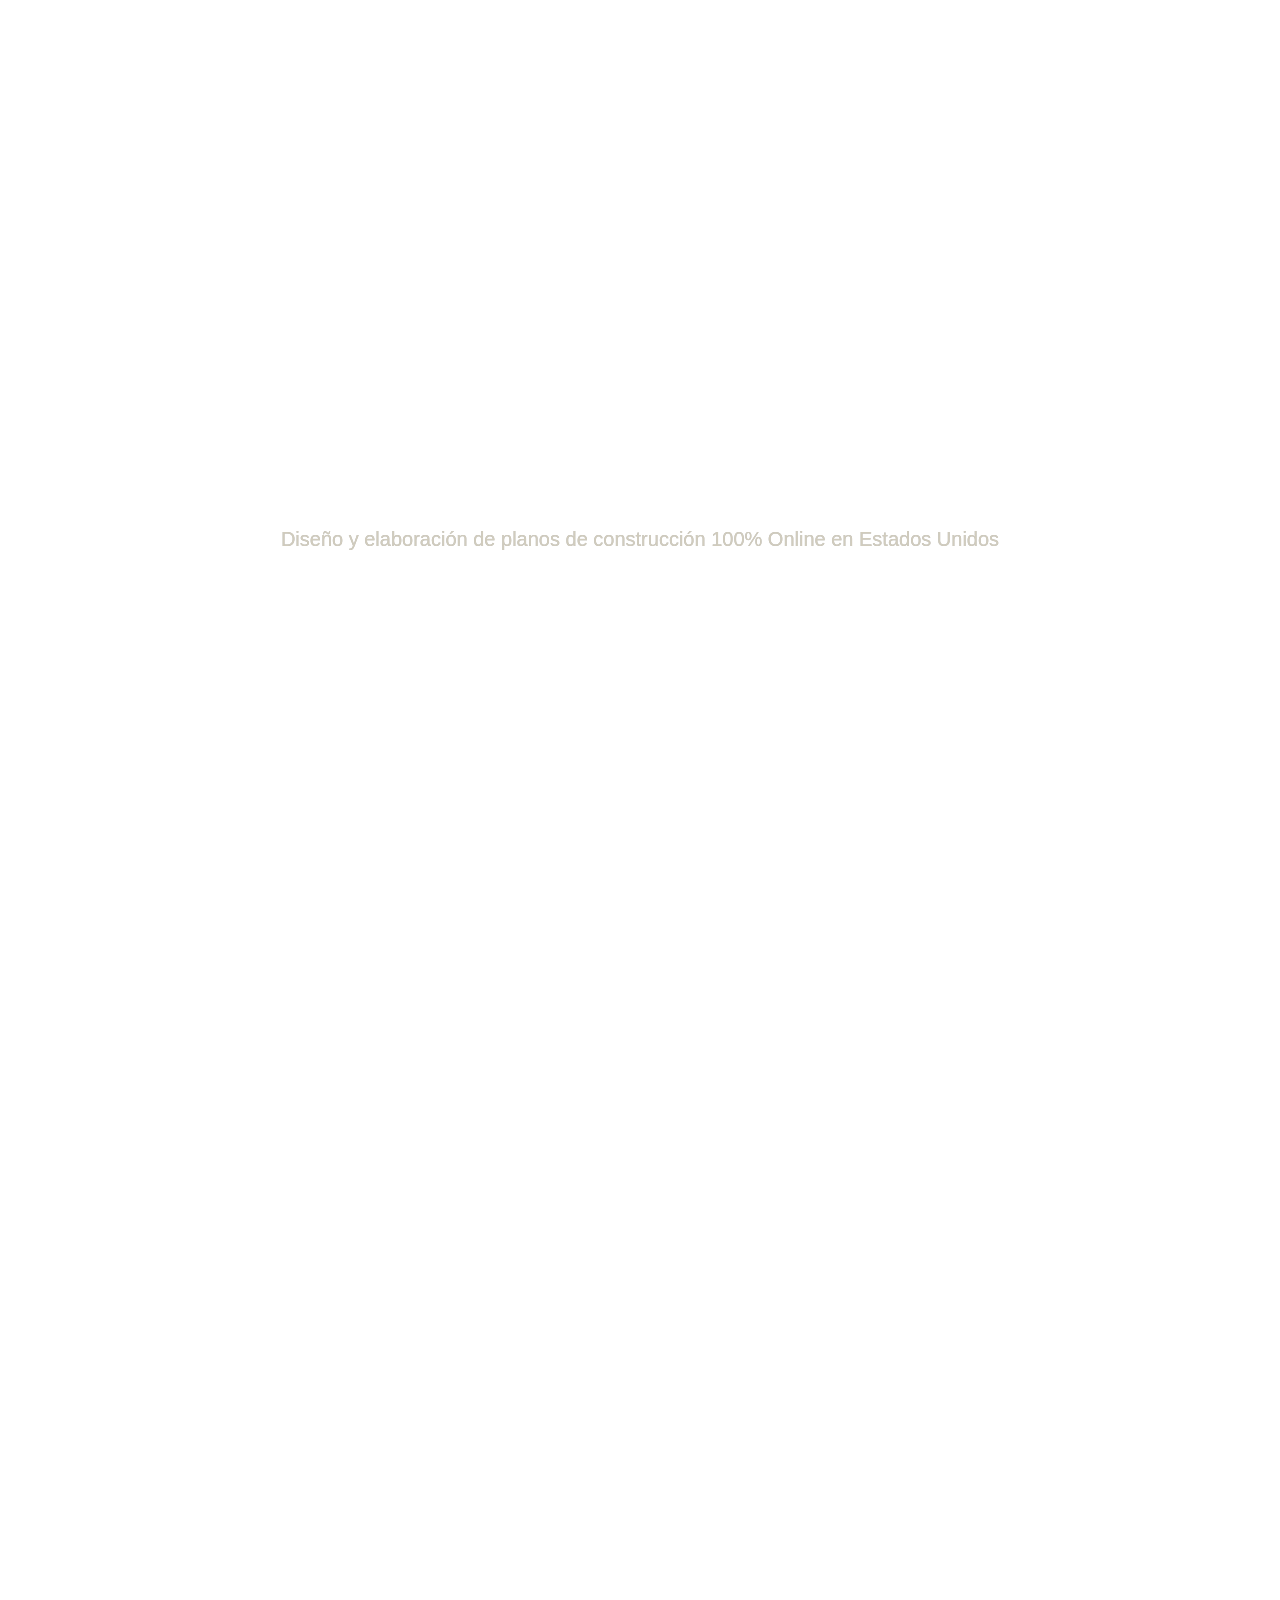
==== commit 1f6b1249: "Fix Cotizar Ahora button styling on mobile and desktop headers" ====
--- a/index.html
+++ b/index.html
@@ -1120,6 +1120,67 @@
     .custom-hero-content {
         background: rgba(255, 255, 255, 0.92) !important;
         padding: 20px !important;
+    }
+}
+</style>
+
+
+<style id="creestonview-fix-cotizar-buttons">
+/* Fix Cotizar Ahora buttons on Mobile and Desktop */
+.pxl-button,
+.pxl-button a,
+.pxl-atc-link,
+.pxl-atc-link a,
+.elementor-widget-pxl_button,
+.elementor-widget-pxl_button a,
+.pxl-button .btn,
+.btn-default.inline {
+    width: auto !important;
+    max-width: 100% !important;
+    height: auto !important;
+    min-height: 42px !important;
+    border-radius: 8px !important;
+    padding: 10px 22px !important;
+    display: inline-flex !important;
+    align-items: center !important;
+    justify-content: center !important;
+    white-space: nowrap !important;
+    overflow: visible !important;
+    box-sizing: border-box !important;
+    background-color: #dc2626 !important;
+    border: none !important;
+}
+
+.pxl--btn-text {
+    display: inline-block !important;
+    visibility: visible !important;
+    opacity: 1 !important;
+    font-size: 14px !important;
+    font-weight: 700 !important;
+    color: #ffffff !important;
+    line-height: 1.2 !important;
+    white-space: nowrap !important;
+    padding: 0 !important;
+    margin: 0 !important;
+    background: transparent !important;
+}
+
+@media (max-width: 991px) {
+    .pxl-button a,
+    .elementor-widget-pxl_button a,
+    .pxl-atc-link a {
+        padding: 8px 16px !important;
+        font-size: 13px !important;
+        min-height: 38px !important;
+        border-radius: 6px !important;
+        background-color: #dc2626 !important;
+        display: inline-flex !important;
+    }
+    
+    .pxl--btn-text {
+        font-size: 13px !important;
+        display: inline-block !important;
+        color: #ffffff !important;
     }
 }
 </style>
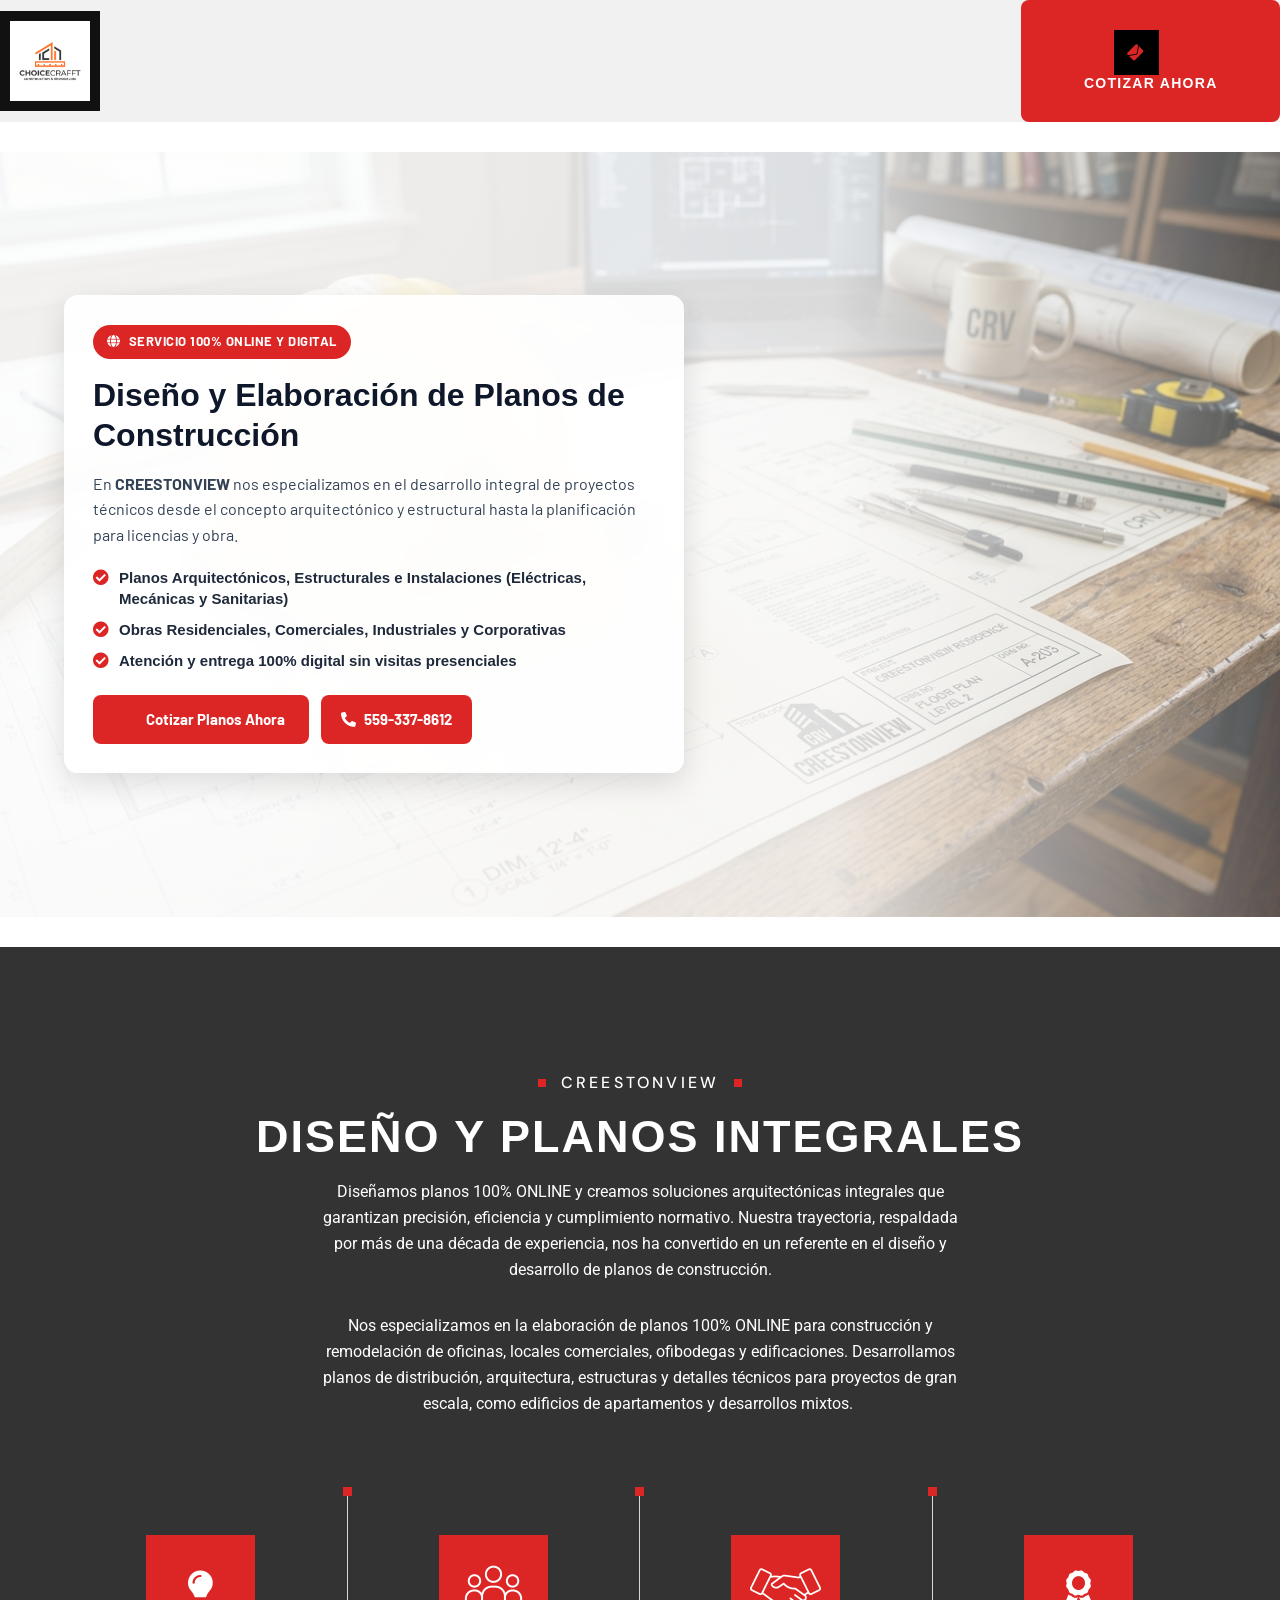
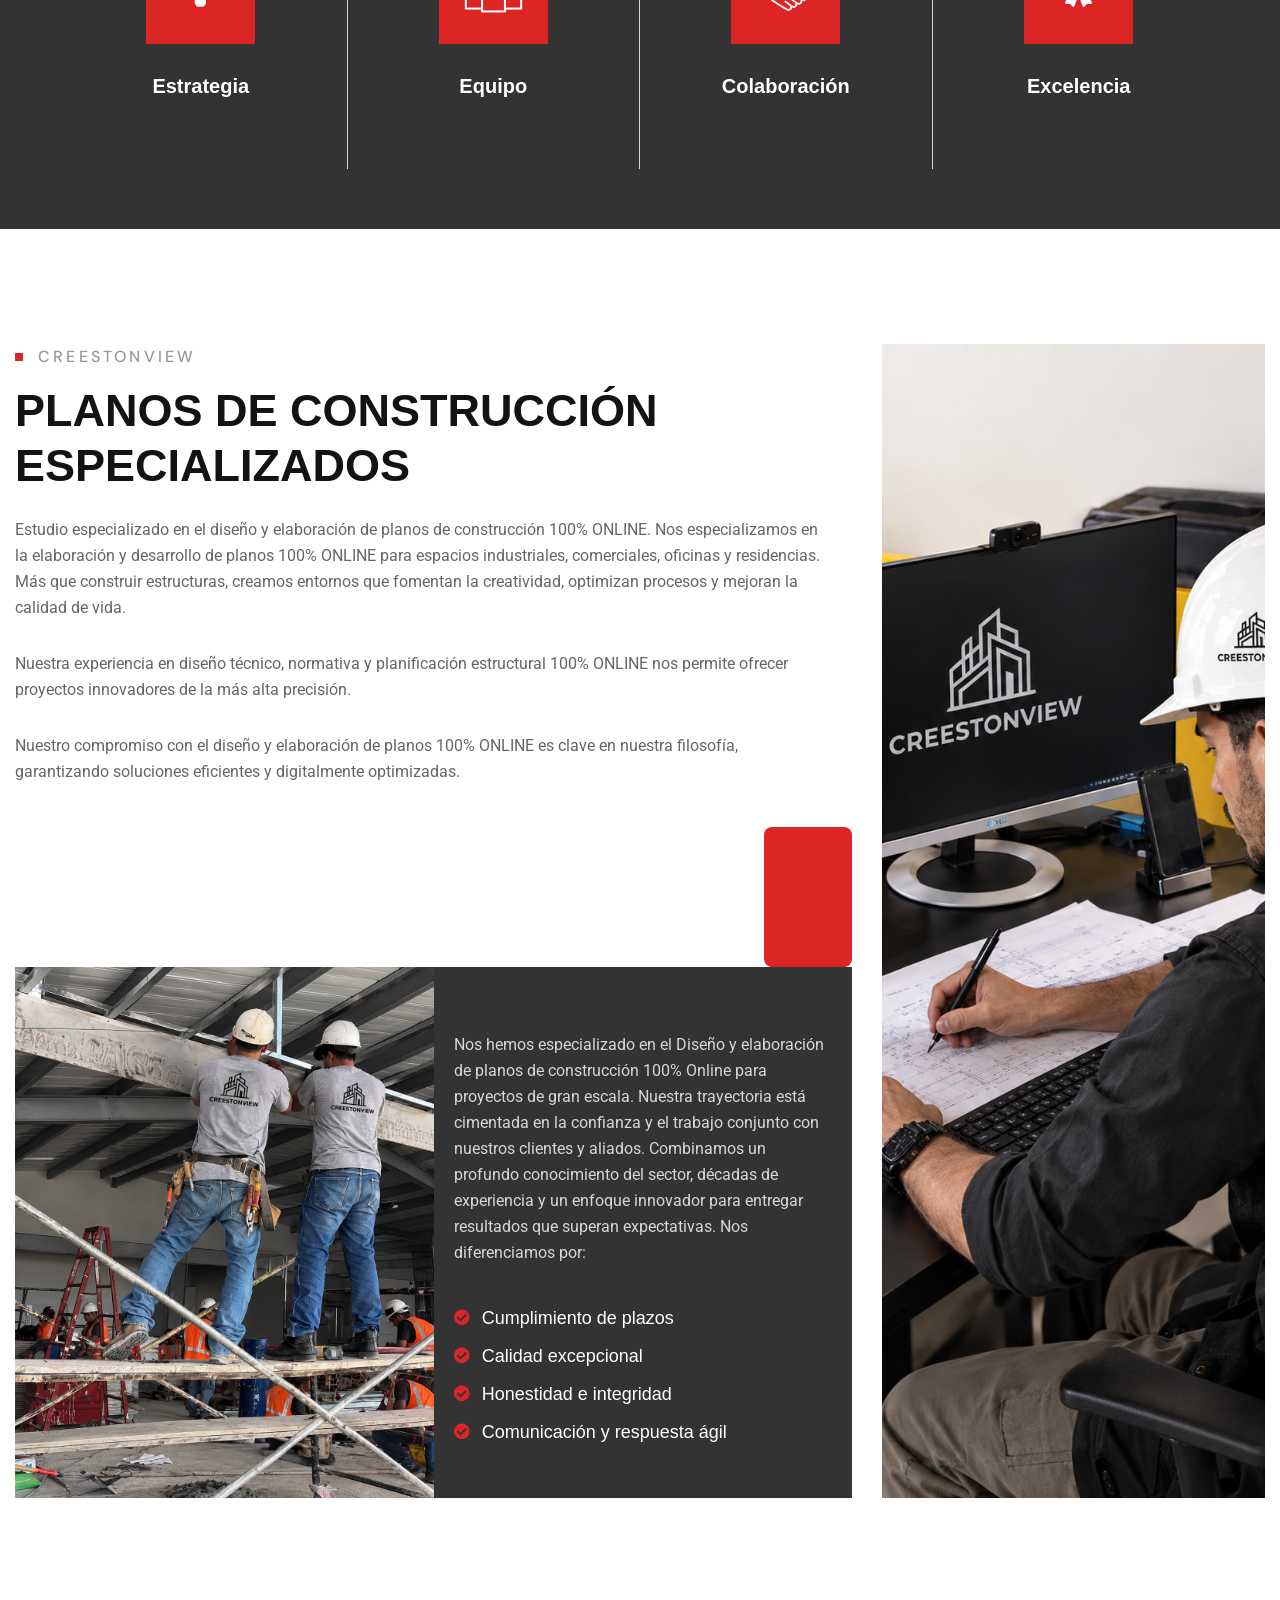
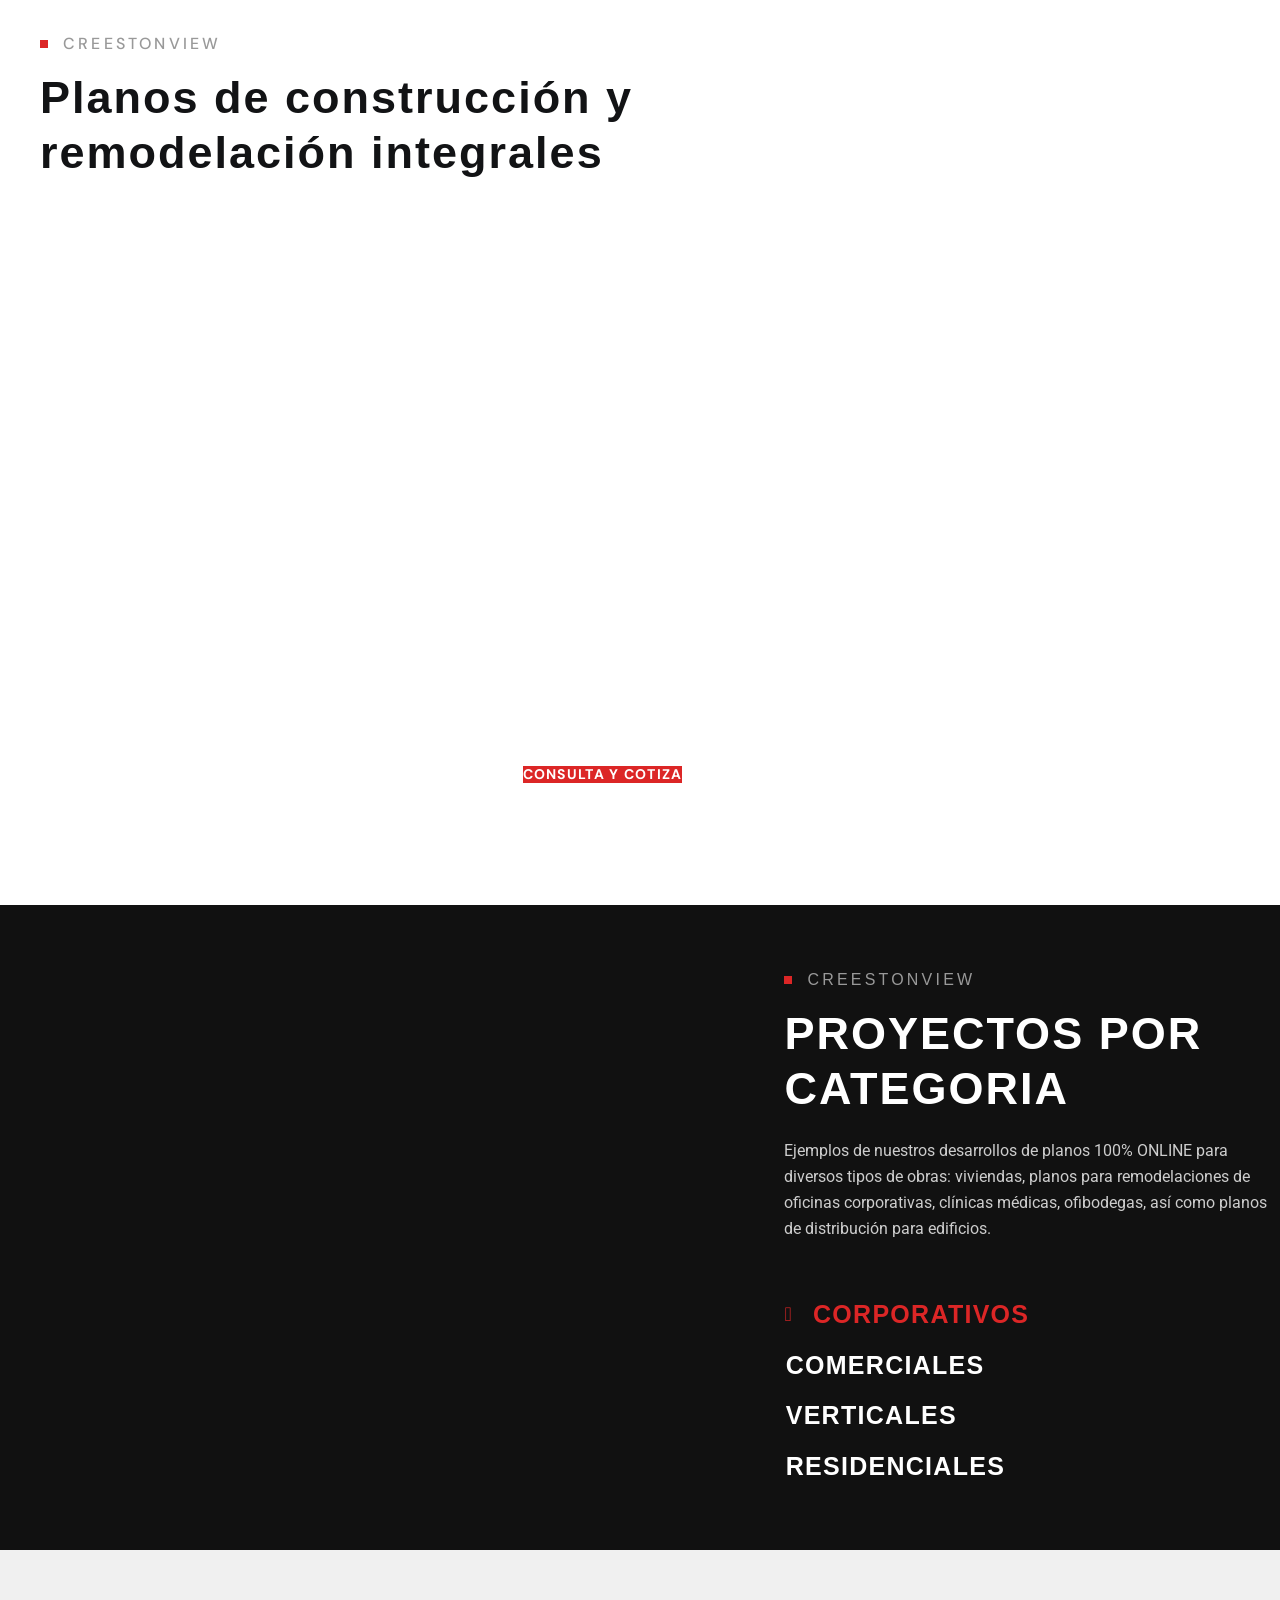
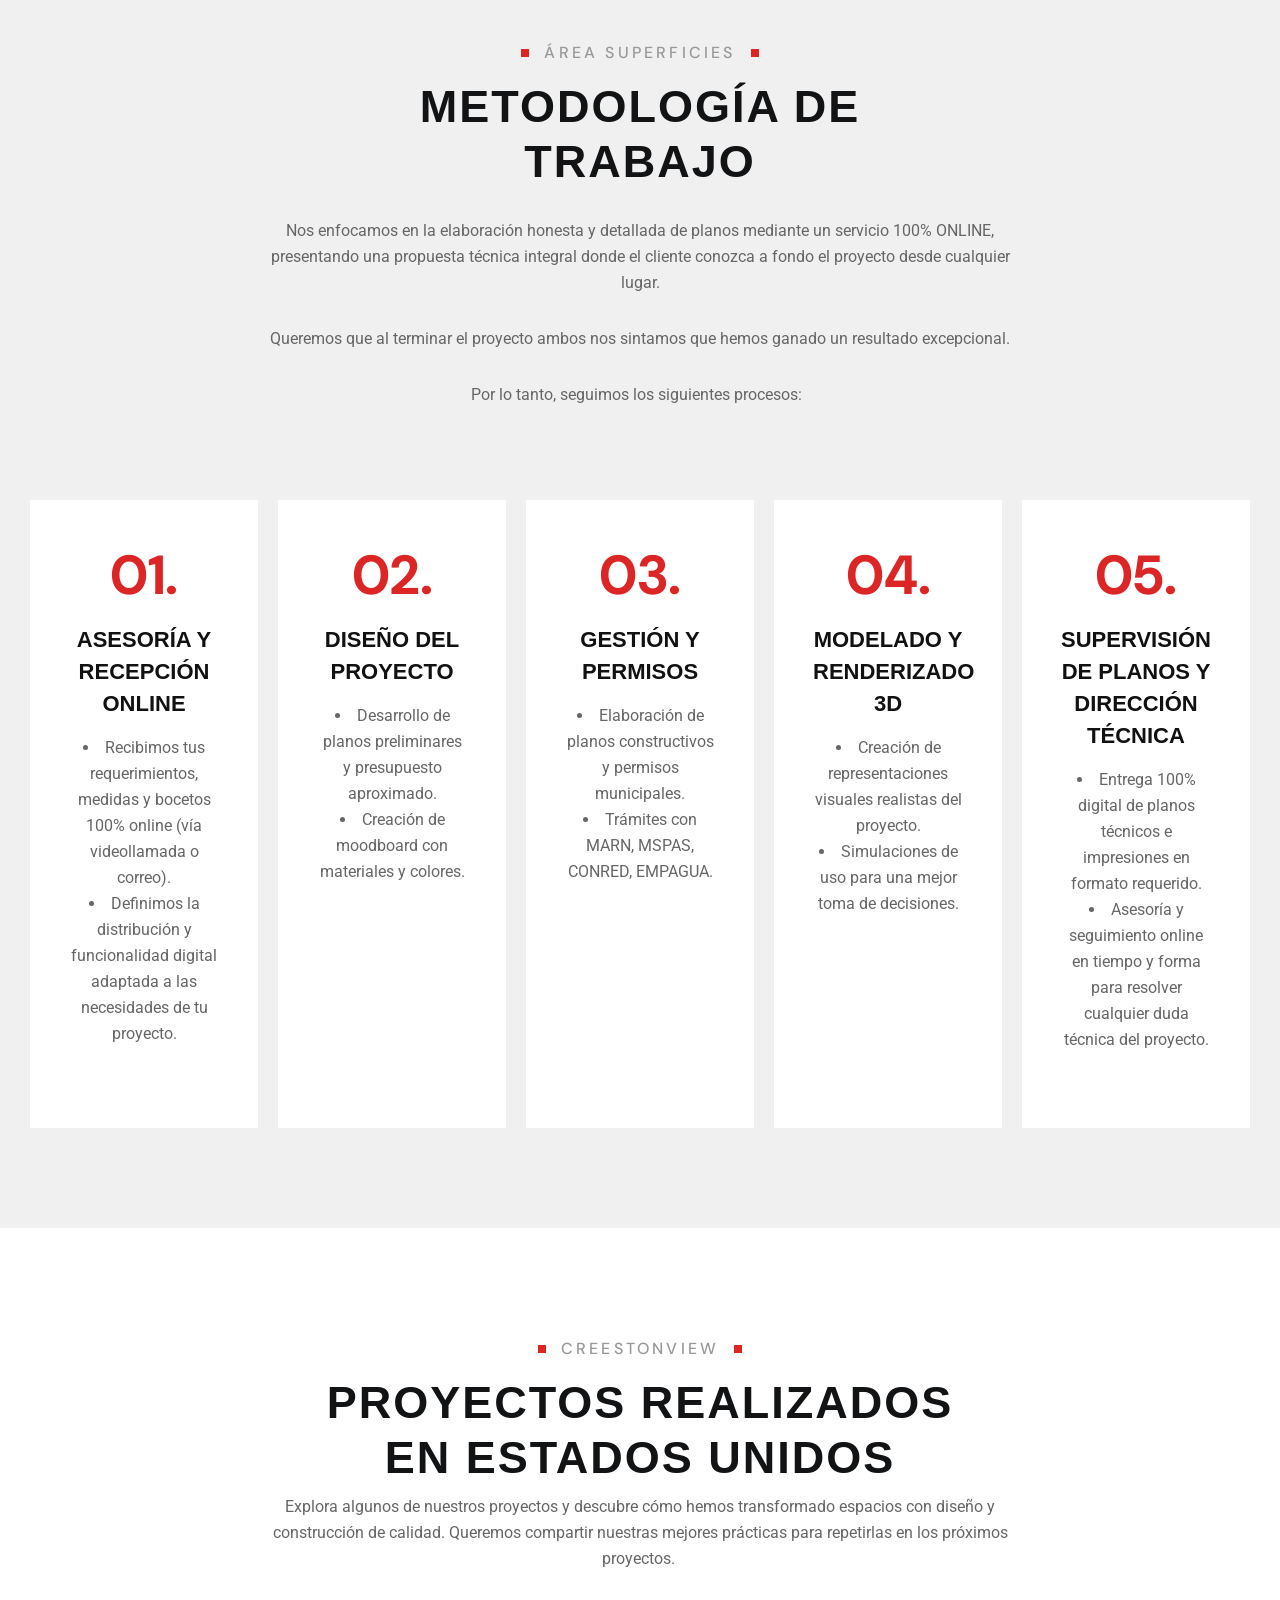
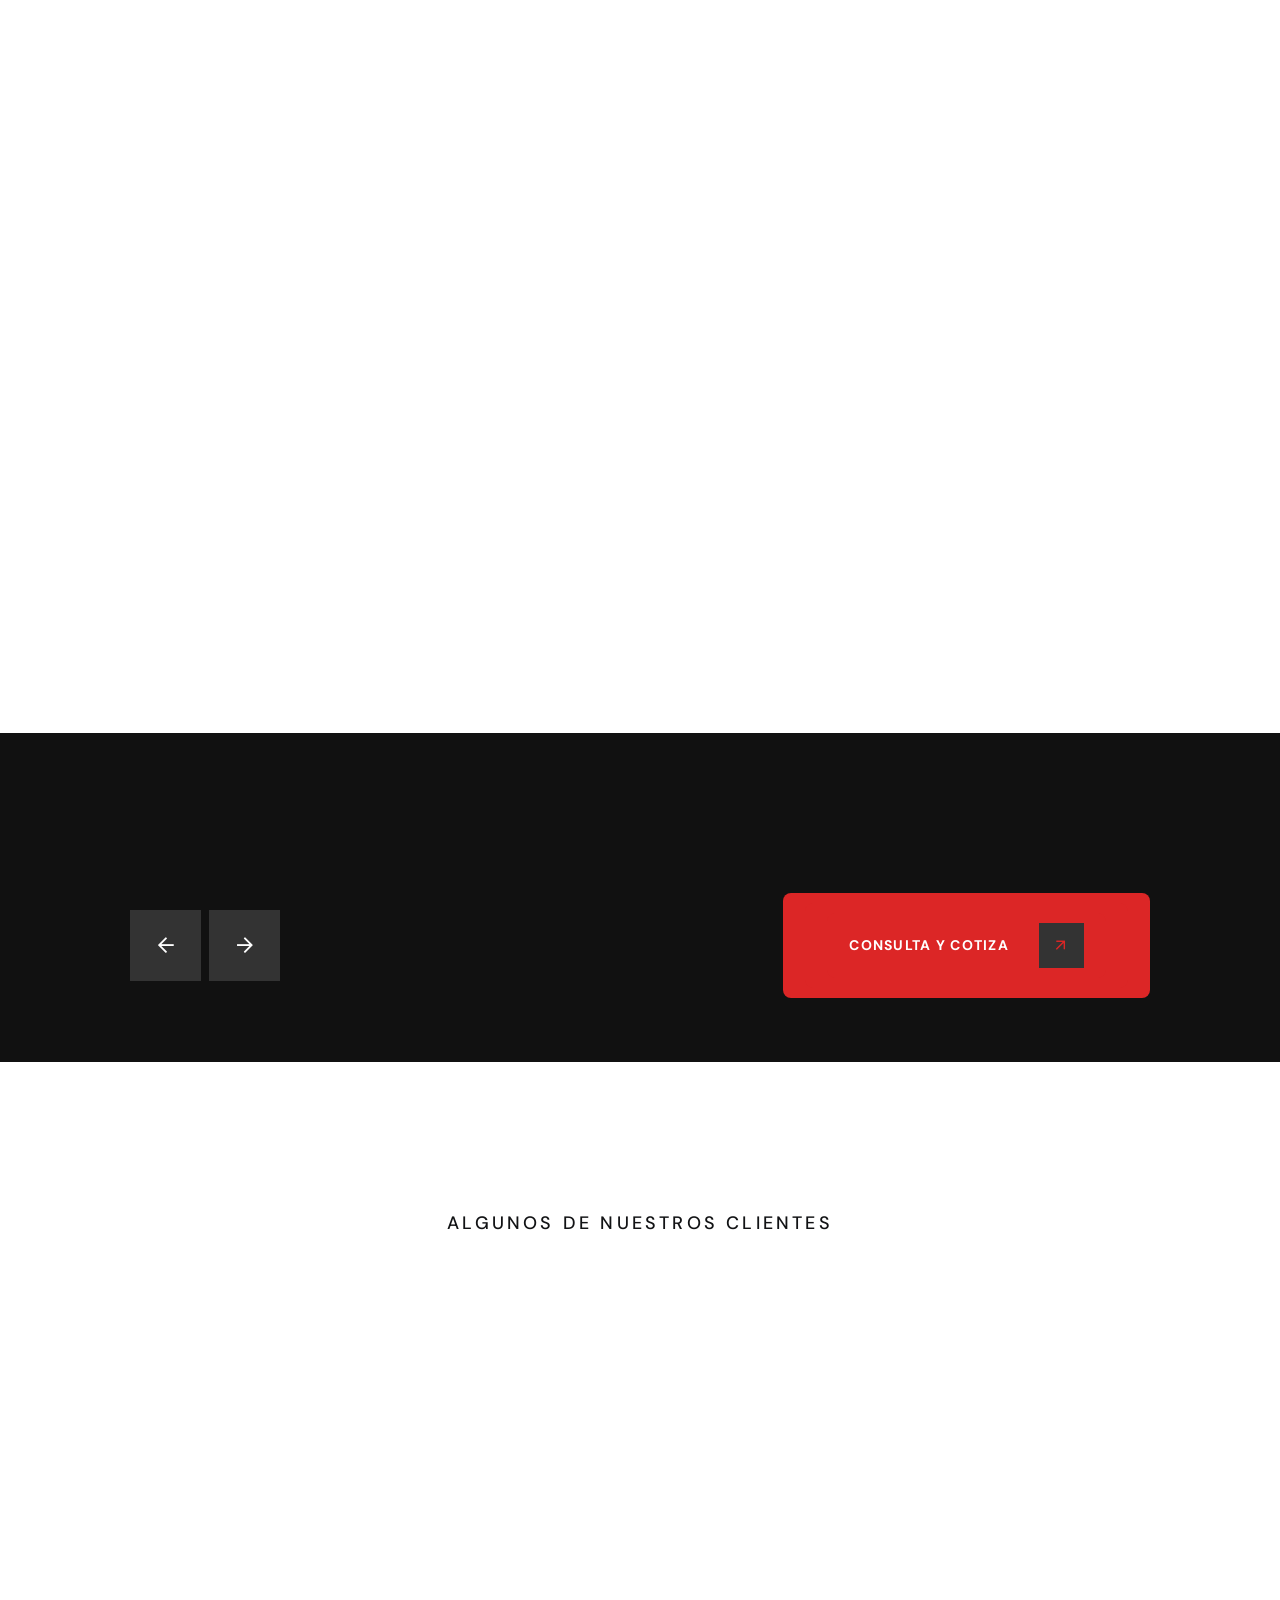
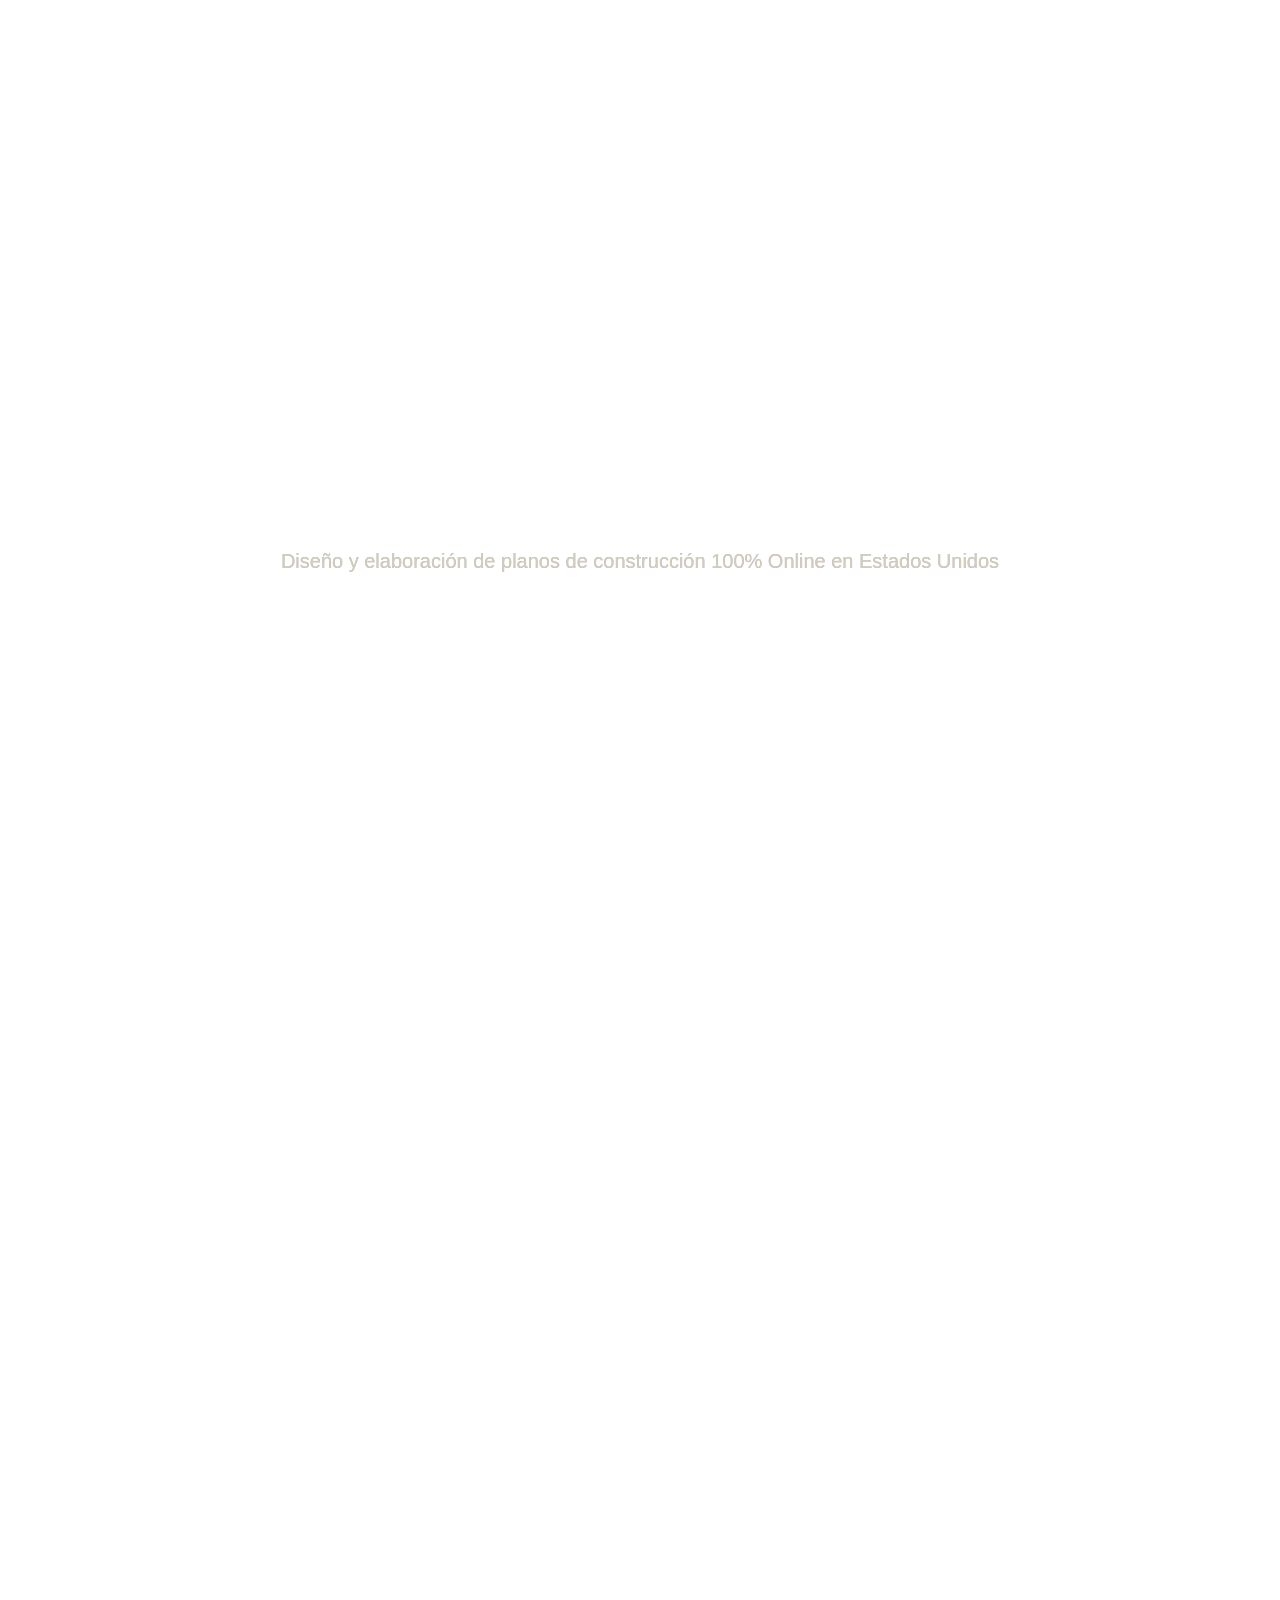
==== commit 970fe57c: "Remove link anchor from main logo, point all Cotizar buttons to mailto:admin@creestonview.com, and a" ====
--- a/index.html
+++ b/index.html
@@ -1182,6 +1182,17 @@
         display: inline-block !important;
         color: #ffffff !important;
     }
+}
+</style>
+
+
+<style id="creestonview-nonclickable-logo">
+.pxl-header-branding img,
+.pxl-logo-mobile img,
+img[src*="assets/logo.png"],
+img[alt="CREESTONVIEW"] {
+    pointer-events: none !important;
+    cursor: default !important;
 }
 </style>
 
@@ -3331,11 +3342,10 @@
                                             <div class="elementor-widget-container">
                                                 <div id="pxl-pxl_button-9ade18a-8348" class="pxl-button pxl-atc-link "
                                                     data-wow-delay="ms">
-                                                    <a href="mailto:admin@creestonview.com"
+                                                    <a href="mailto:admin@creestonview.com?subject=Cotizacion%20de%20Planos%20100%25%20Online"
                                                         class="btn pxl-icon-active  btn-default  inline pxl-icon--right"
                                                         data-wow-delay="ms" data-target=".pxl-page-popup-template-0">
-                                                        <span class="pxl--btn-text" data-text="Cotizar Ahora" style="background-color: #dc2626 !important; border-color: #dc2626 !important; color: #ffffff !important;">
-                                                            Cotizar Ahora </span>
+                                                        <span class="pxl--btn-text" data-text="Cotizar Ahora" style="background-color: #dc2626 !important; border-color: #dc2626 !important; color: #ffffff !important;"><i class="fas fa-envelope" style="margin-right: 6px;"></i> Cotizar Ahora </span>
                                                     </a>
                                                 </div>
                                             </div>
@@ -3555,11 +3565,10 @@
                                             <div class="elementor-widget-container">
                                                 <div id="pxl-pxl_button-a033b15-4645" class="pxl-button pxl-atc-link "
                                                     data-wow-delay="ms">
-                                                    <a href="mailto:admin@creestonview.com"
+                                                    <a href="mailto:admin@creestonview.com?subject=Cotizacion%20de%20Planos%20100%25%20Online"
                                                         class="btn pxl-icon-active  btn-default  inline pxl-icon--right"
                                                         data-wow-delay="ms" data-target=".pxl-page-popup-template-0">
-                                                        <span class="pxl--btn-text" data-text="Cotizar Ahora" style="background-color: #dc2626 !important; border-color: #dc2626 !important; color: #ffffff !important;">
-                                                            Cotizar Ahora </span>
+                                                        <span class="pxl--btn-text" data-text="Cotizar Ahora" style="background-color: #dc2626 !important; border-color: #dc2626 !important; color: #ffffff !important;"><i class="fas fa-envelope" style="margin-right: 6px;"></i> Cotizar Ahora </span>
                                                     </a>
                                                 </div>
                                             </div>
@@ -3577,8 +3586,8 @@
                         <div class="row">
                             <div class="pxl-header-mobile-default">
                                 <div class="pxl-header-branding" style="background-color: #000000 !important; background: #000000 !important;">
-                                    <a href="https://areasuperficies.com/" title="CREESTONVIEW" rel="home"><img
-                                            width="1080" height="1081" src="assets/logo.png" alt="CREESTONVIEW" /></a>
+                                    <img
+                                            width="1080" height="1081" src="assets/logo.png" alt="CREESTONVIEW" />
                                 </div>
                                 <div id="pxl-nav-mobile">
                                     <div class="pxl-nav-mobile-button pxl-anchor-divider pxl-cursor--cta">
@@ -3592,9 +3601,9 @@
                                 <div class="pxl-header-menu-scroll">
                                     <div class="pxl-menu-close pxl-hide-xl pxl-close"></div>
                                     <div class="pxl-logo-mobile pxl-hide-xl" style="background-color: #000000 !important; background: #000000 !important;">
-                                        <a href="https://areasuperficies.com/" title="CREESTONVIEW" rel="home"><img
+                                        <img
                                                 width="1080" height="1081" src="assets/logo.png"
-                                                alt="CREESTONVIEW" /></a>
+                                                alt="CREESTONVIEW" />
                                     </div>
                                     <nav class="pxl-header-nav">
                                         <ul id="menu-principal-2" class="pxl-menu-primary clearfix">
@@ -3664,8 +3673,7 @@
                 <li><i class="fas fa-check-circle"></i> Atención y entrega 100% digital sin visitas presenciales</li>
             </ul>
             <div class="hero-action-buttons">
-                <a href="https://wa.me/15593378612" target="_blank" class="hero-btn-primary">
-                    <i class="fab fa-whatsapp"></i> Cotizar Planos Ahora
+                <a href="mailto:admin@creestonview.com?subject=Cotizacion%20de%20Planos%20100%25%20Online" target="_blank" class="hero-btn-primary"><i class="fas fa-envelope" style="margin-right: 6px;"></i> Cotizar Planos Ahora
                 </a>
                 <a href="tel:5593378612" class="hero-btn-secondary">
                     <i class="fas fa-phone-alt"></i> 559-337-8612
@@ -3937,13 +3945,12 @@
                                                                 <div id="pxl-pxl_button-0968ad8-4522"
                                                                     class="pxl-button pxl-atc-link "
                                                                     data-wow-delay="ms">
-                                                                    <a href="mailto:admin@creestonview.com"
+                                                                    <a href="mailto:admin@creestonview.com?subject=Cotizacion%20de%20Planos%20100%25%20Online"
                                                                         class="btn pxl-icon-active  btn-default  full pxl-icon--right"
                                                                         data-wow-delay="ms"
                                                                         data-target=".pxl-page-popup-template-0">
                                                                         <span class="pxl--btn-text"
-                                                                            data-text="Cotizar Ahora" style="background-color: #dc2626 !important; border-color: #dc2626 !important; color: #ffffff !important;">
-                                                                            Cotizar Ahora </span>
+                                                                            data-text="Cotizar Ahora" style="background-color: #dc2626 !important; border-color: #dc2626 !important; color: #ffffff !important;"><i class="fas fa-envelope" style="margin-right: 6px;"></i> Cotizar Ahora </span>
                                                                     </a>
                                                                 </div>
                                                             </div>
@@ -6652,10 +6659,10 @@
                                                         data-e-type="widget" data-widget_type="pxl_logo.default">
                                                         <div class="elementor-widget-container">
                                                             <div class="pxl-logo " data-wow-delay="ms">
-                                                                <a href="http://localhost:10005/"> <img loading="lazy"
+                                                                 <img loading="lazy"
                                                                         decoding="async" width="69" height="67"
                                                                         src="assets/logo.png" class="attachment-full"
-                                                                        alt="" /> </a>
+                                                                        alt="" /> 
                                                             </div>
                                                         </div>
                                                     </div>
@@ -6847,13 +6854,13 @@
                                                                 <div class="pxl-item--inner">
 
                                                                     <div class="pxl-item--icon">
-                                                                        <a href="https://wa.me/15593378612"
+                                                                        <a href="mailto:admin@creestonview.com?subject=Cotizacion%20de%20Planos%20100%25%20Online"
                                                                             target="_blank">
                                                                             <i aria-hidden="true" class="fab fa-whatsapp" style="color: #dc2626 !important; fill: #dc2626 !important;"></i> </a>
                                                                     </div>
                                                                     <div class="pxl-item--meta">
                                                                         <h5 class="pxl-item--title el-empty">
-                                                                            <a href="https://wa.me/15593378612"
+                                                                            <a href="mailto:admin@creestonview.com?subject=Cotizacion%20de%20Planos%20100%25%20Online"
                                                                                 target="_blank">
                                                                                 (+1) 559-337-8612 </a>
                                                                         </h5>
@@ -7260,11 +7267,11 @@
         <div id="pxl-search-popup">
             <div class="pxl-item--overlay"></div>
             <div class="pxl-item--logo">
-                <a href="https://areasuperficies.com/" title="CREESTONVIEW" rel="home">
+                
                     <img width="636" height="159"
                         src="https://areasuperficies.com/wp-content/themes/graviton/assets/img/logo.png"
                         alt="CREESTONVIEW" class="logo-light" />
-                </a>
+                
             </div>
             <div class="pxl-item--conent">
                 <div class="pxl-item--close pxl-close"></div>
